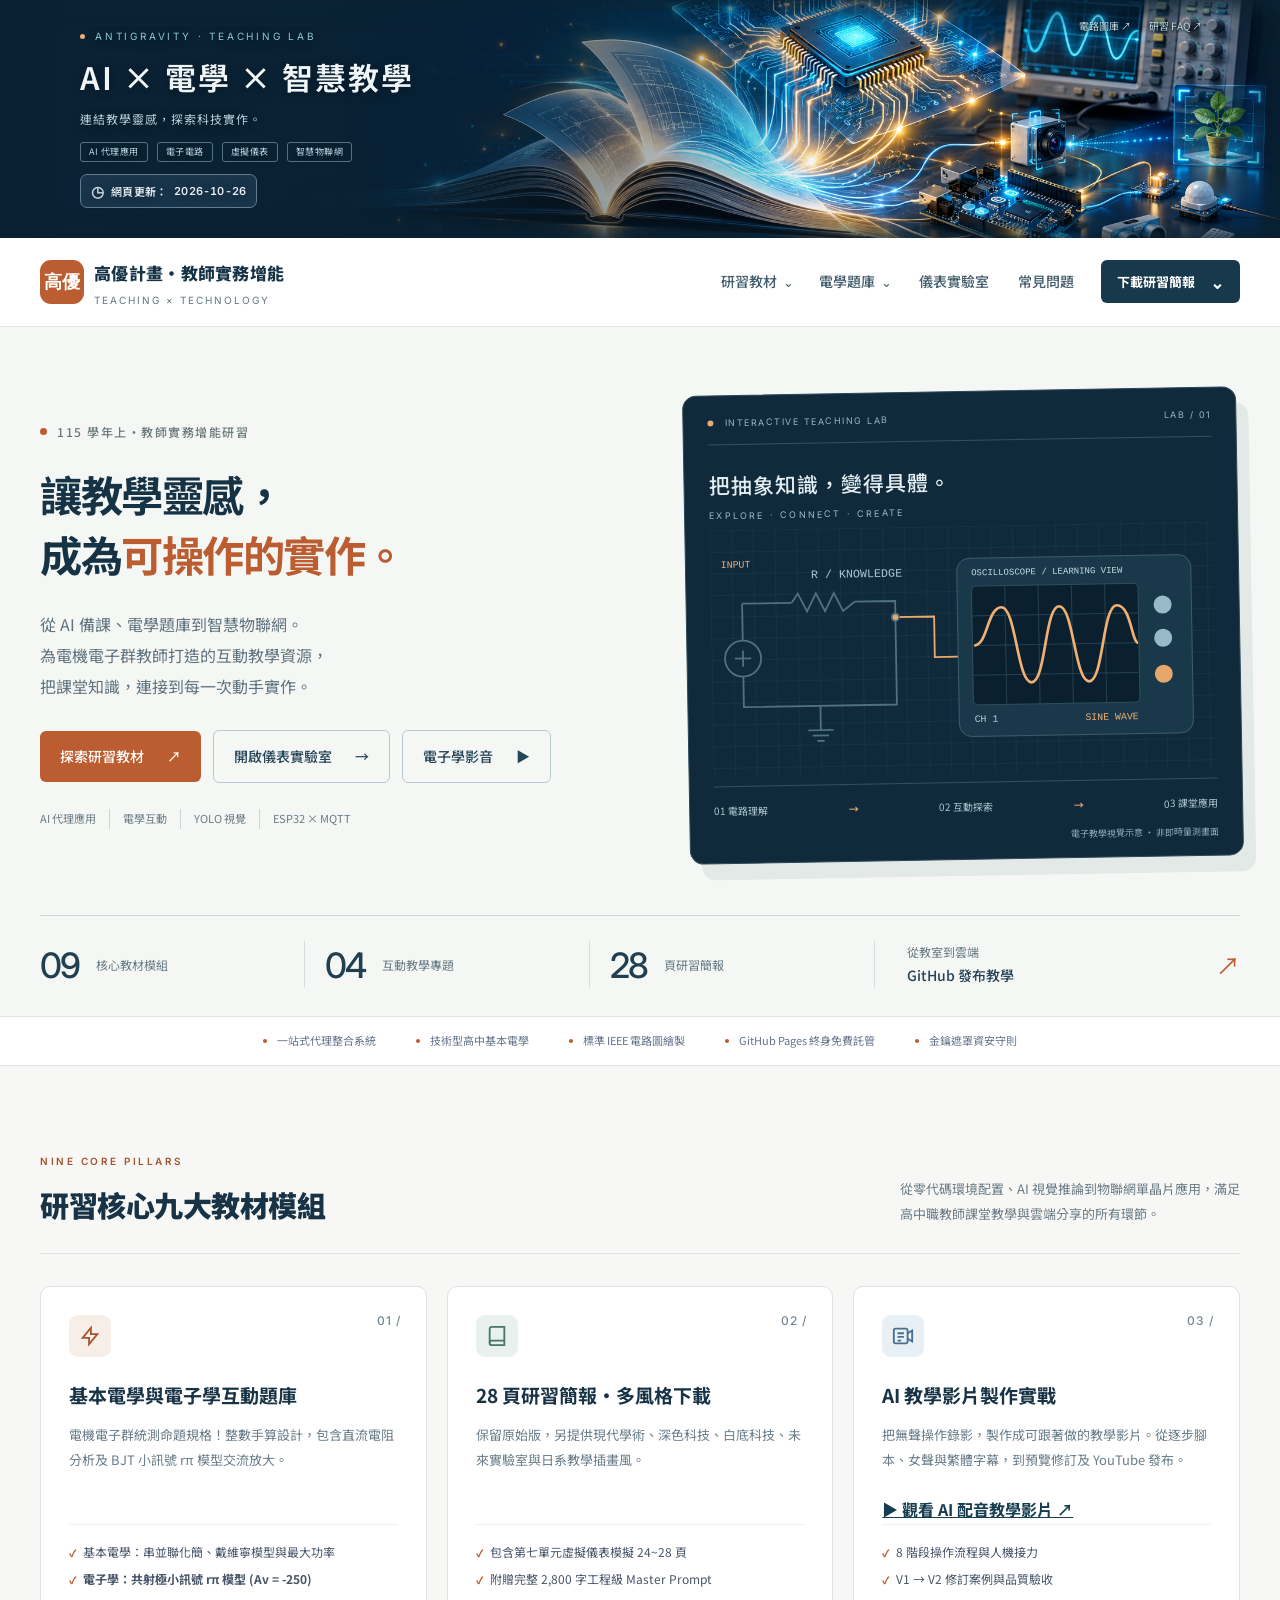
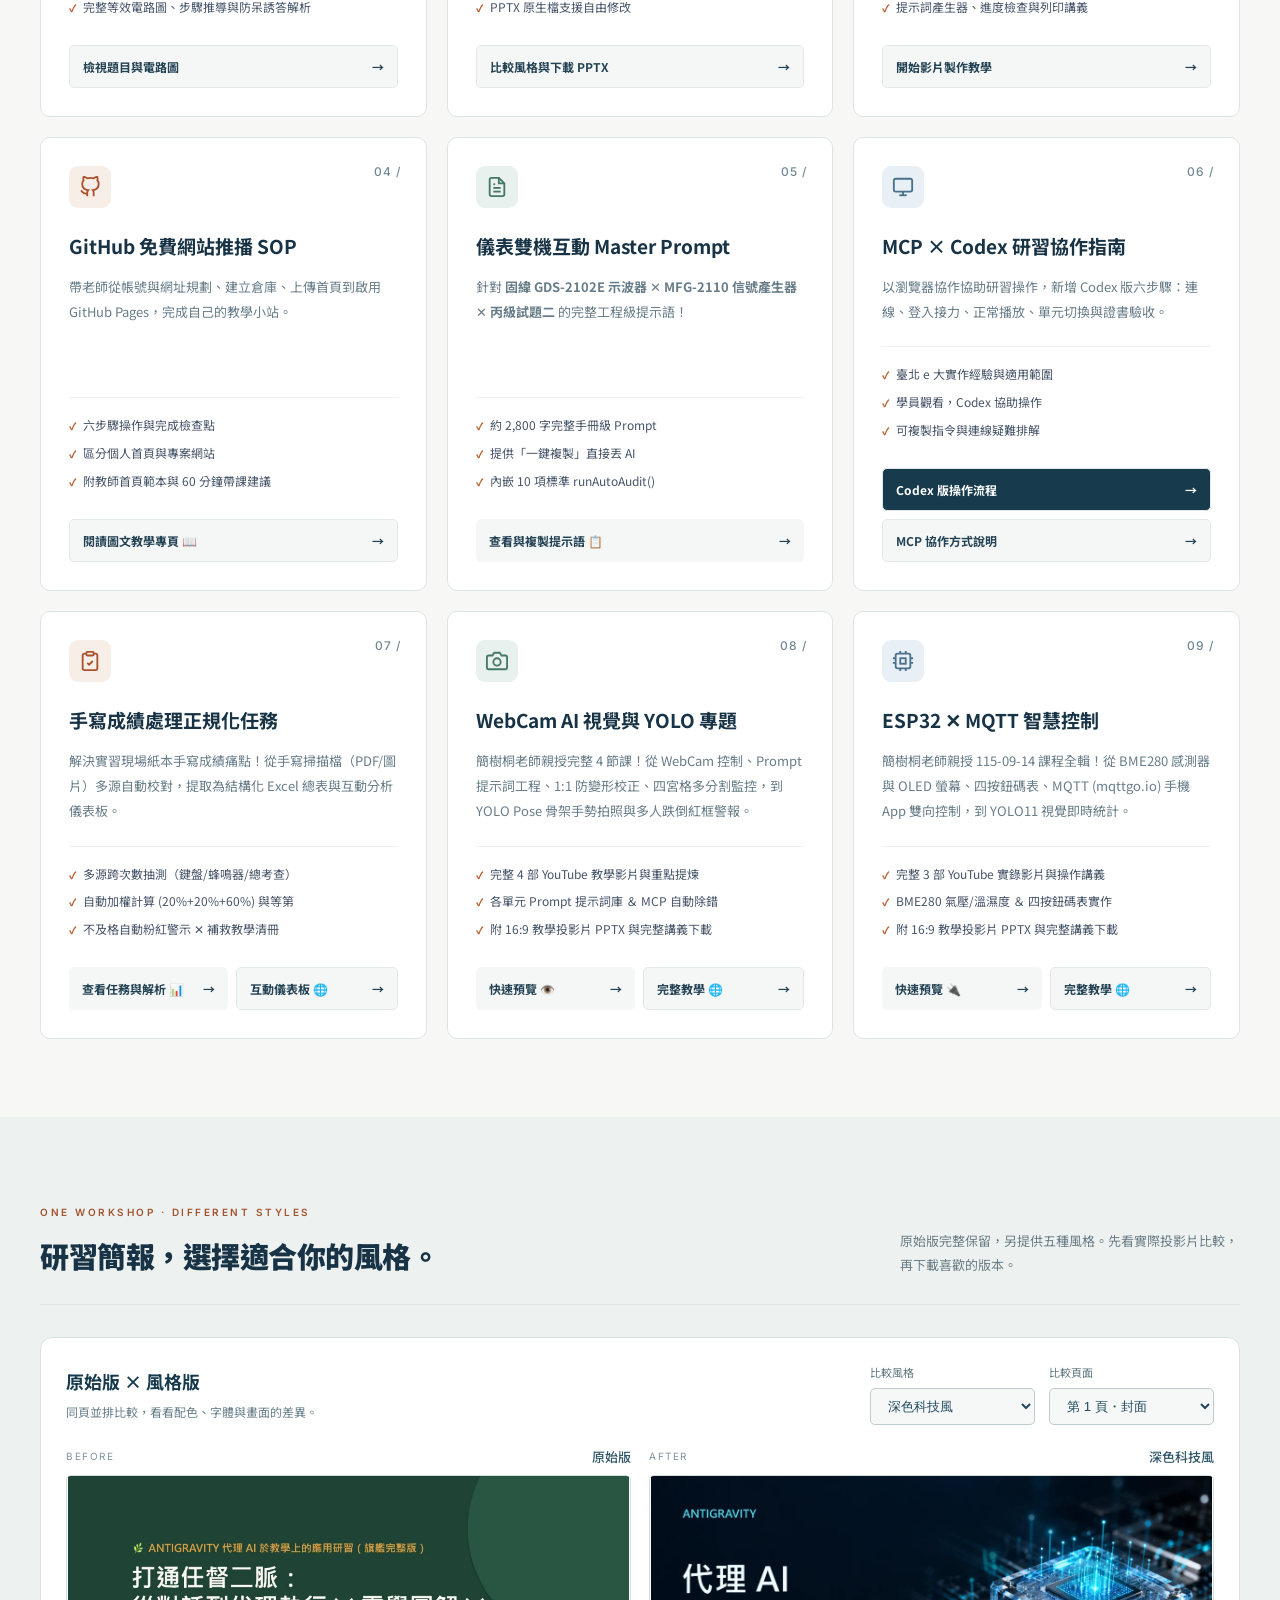
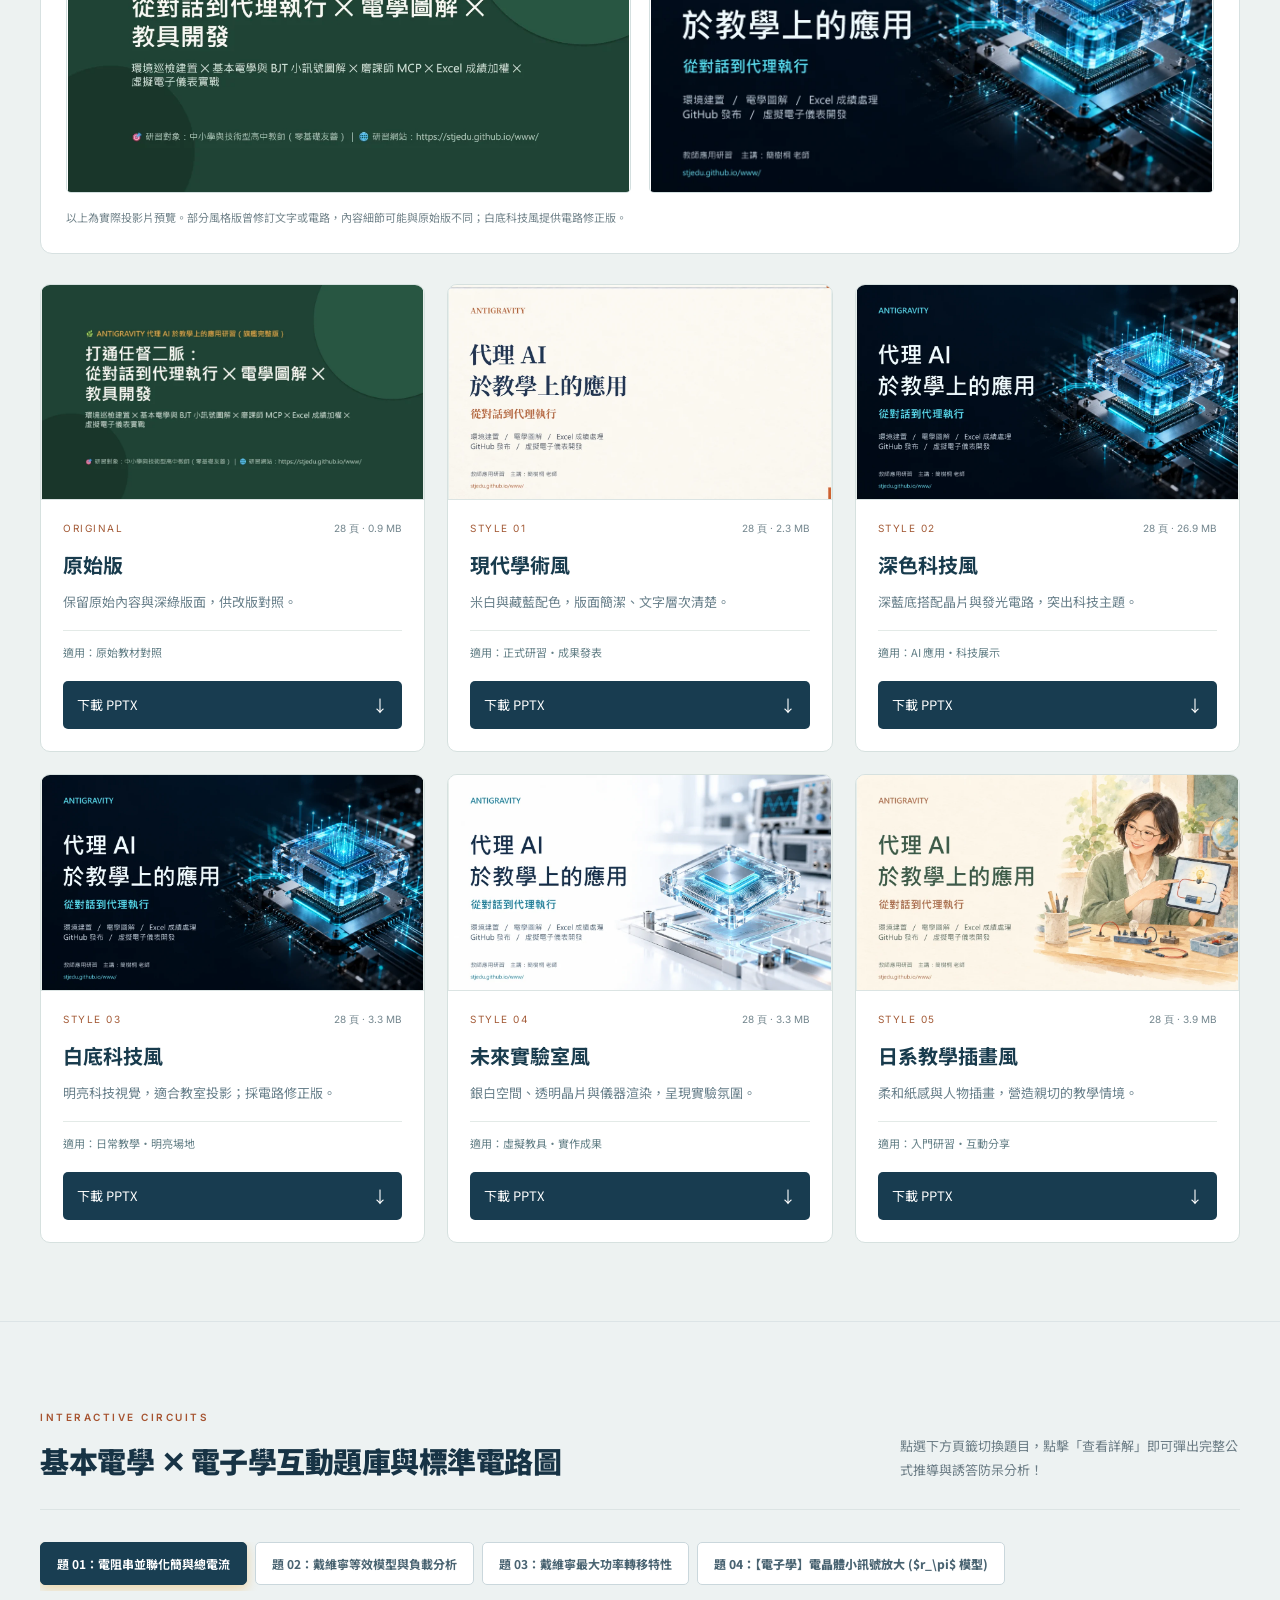
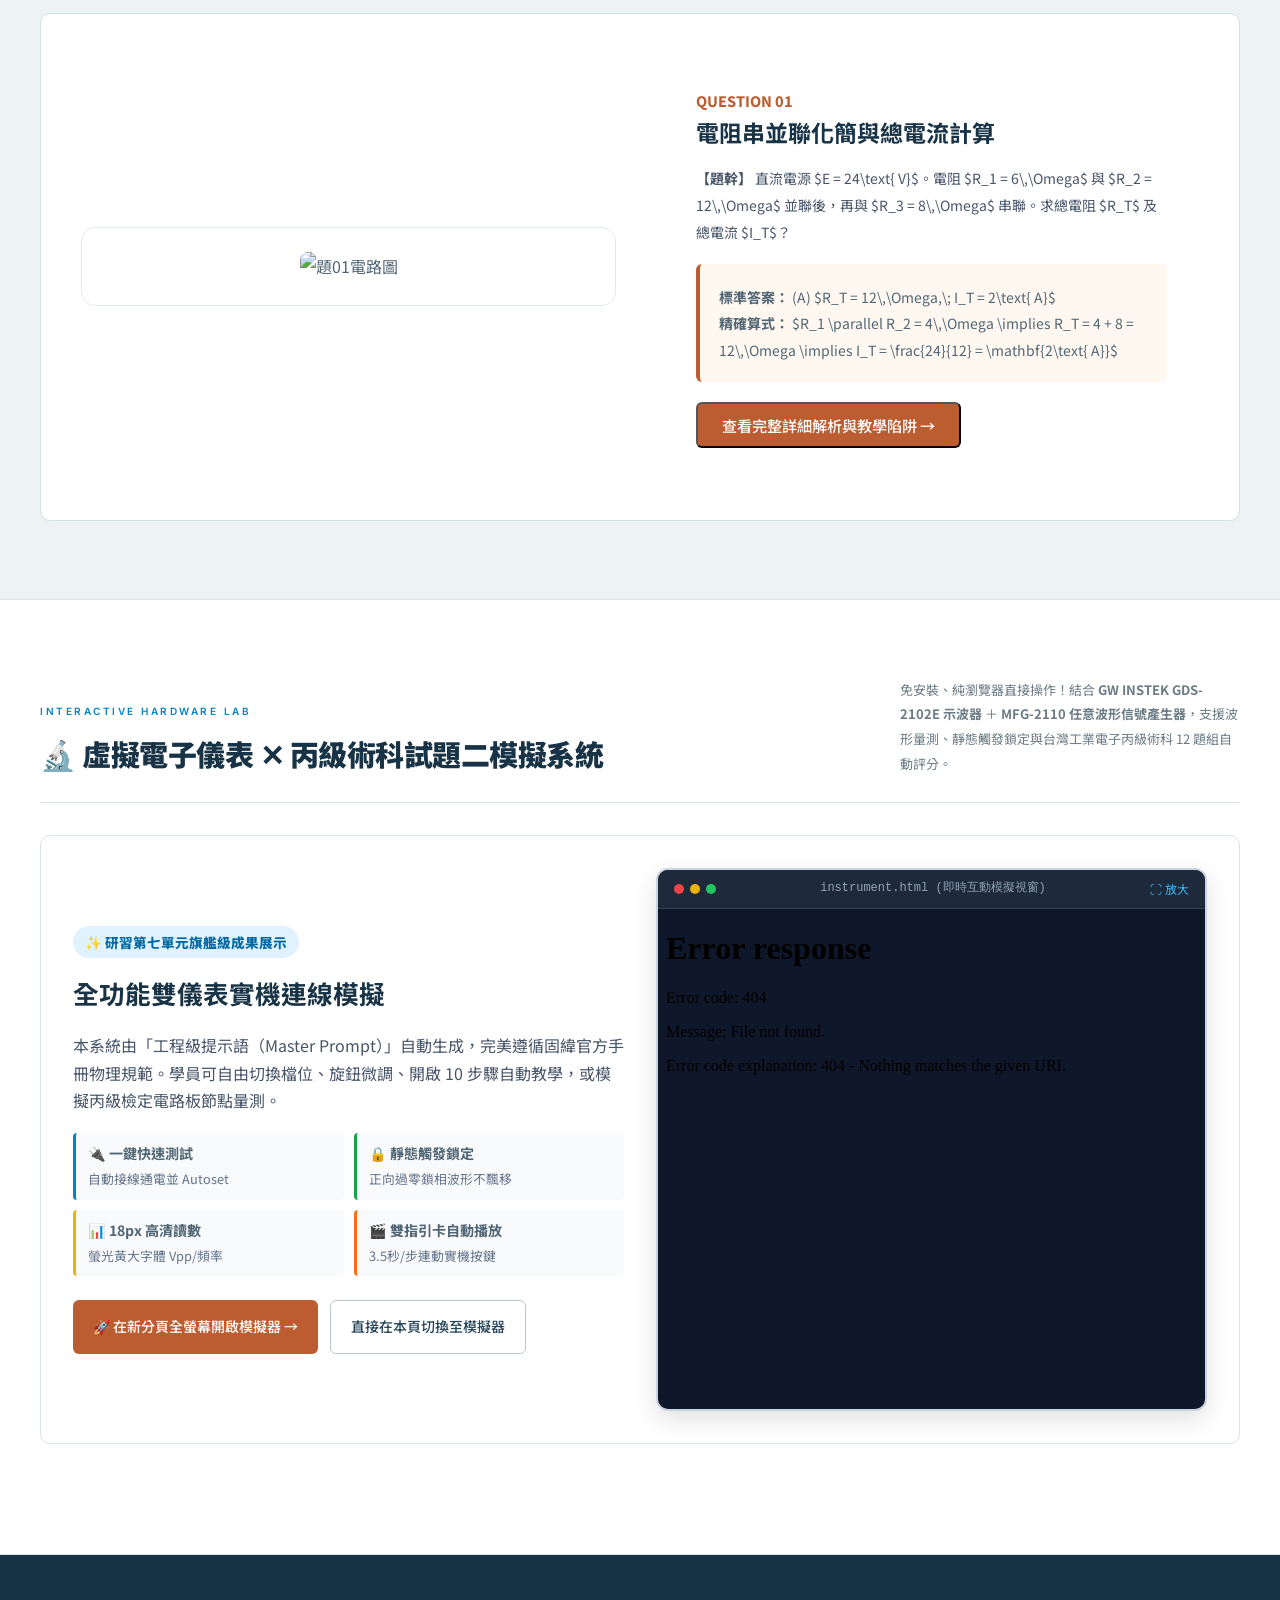
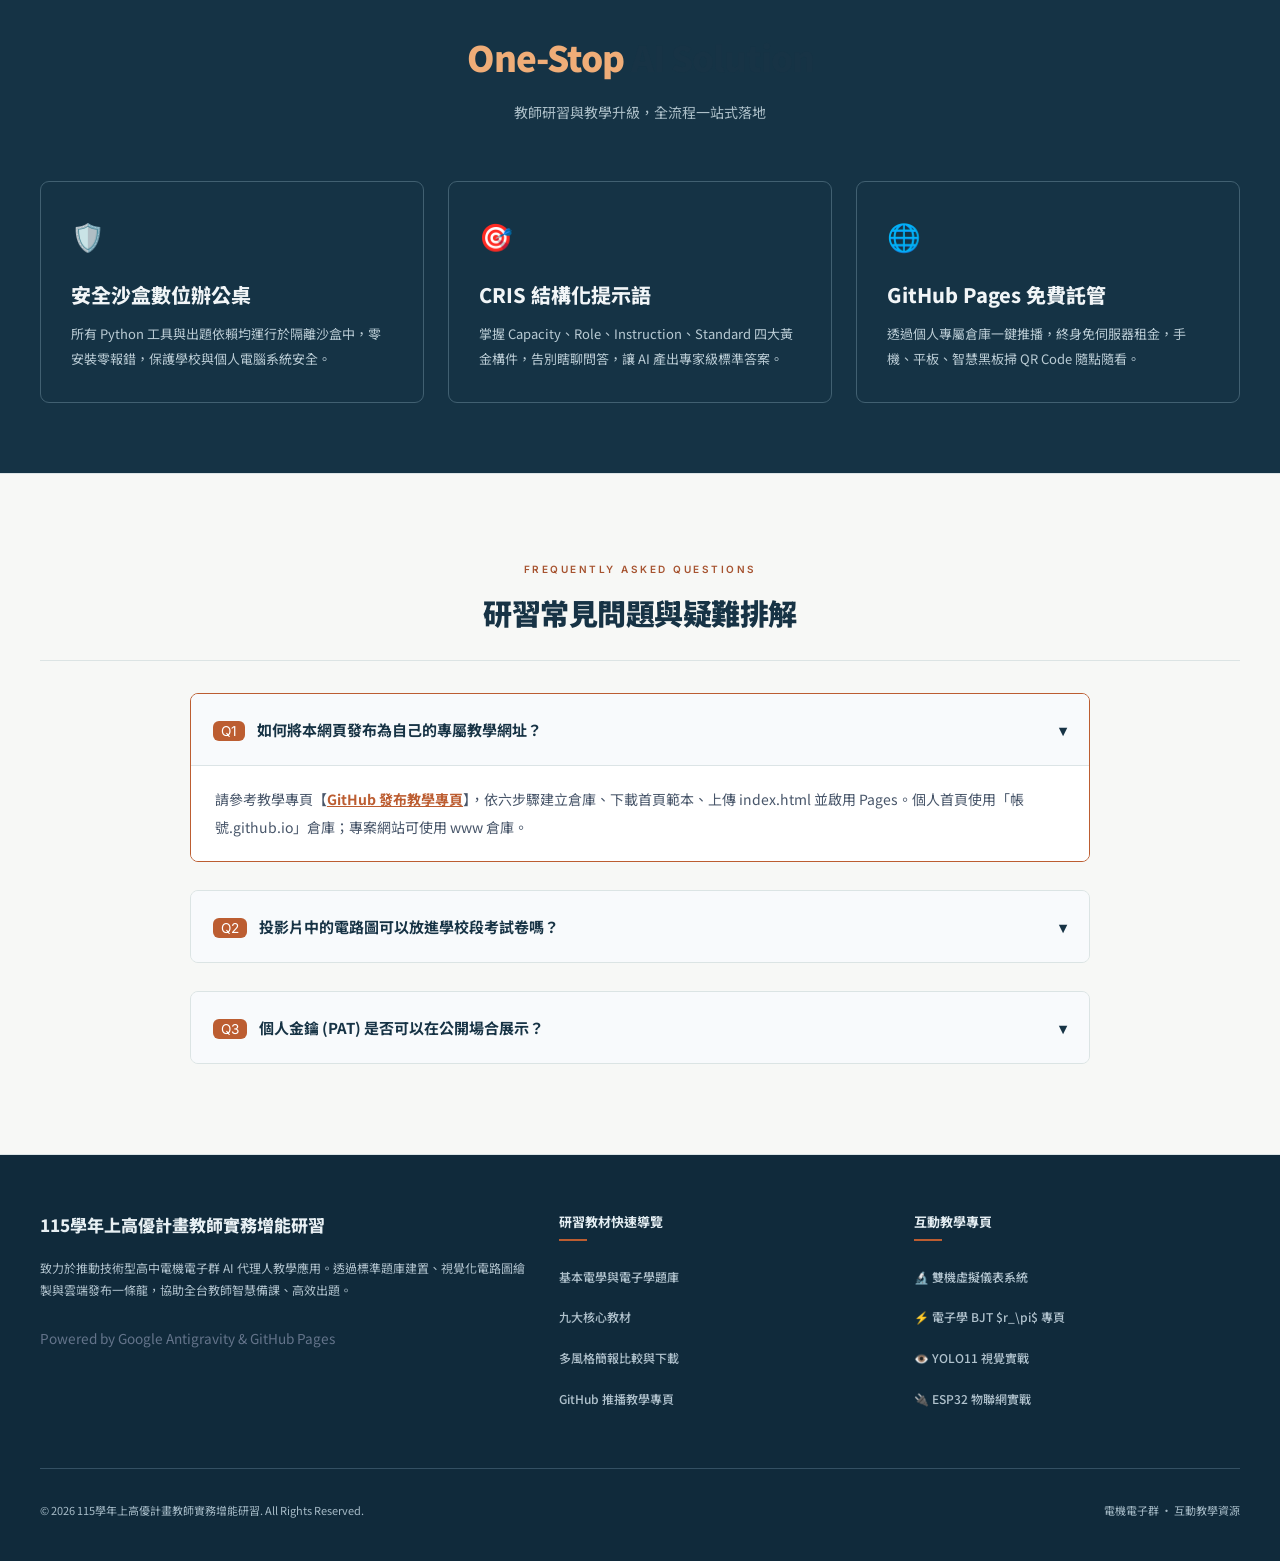
==== index.html @ 77112c63 "Add electronics teaching video library with 19 lessons" ====
<!DOCTYPE html>
<html lang="zh-Hant-TW">
<head>
    <meta charset="UTF-8">
    <meta name="viewport" content="width=device-width, initial-scale=1.0">
    <title>115學年上高優計畫教師實務增能研習 ✕ Antigravity 代理 AI 教學實戰</title>

    <!-- Google Fonts: Inter, Michroma, Noto Sans TC, Montserrat -->
    <link rel="preconnect" href="https://fonts.googleapis.com">
    <link rel="preconnect" href="https://fonts.gstatic.com" crossorigin>
    <link href="https://fonts.googleapis.com/css2?family=Inter:wght@300;400;500;600;700;800&family=Montserrat:wght@400;600;700;800;900&family=Michroma&family=Noto+Sans+TC:wght@300;400;500;700;900&display=swap" rel="stylesheet">

    <!-- KaTeX 数学公式渲染支援 (支援 $...$ 行內公式與 $$...$$ 區塊公式) -->
    <link rel="stylesheet" href="https://cdn.jsdelivr.net/npm/katex@0.16.8/dist/katex.min.css">
    <script defer src="https://cdn.jsdelivr.net/npm/katex@0.16.8/dist/katex.min.js"></script>
    <script defer src="https://cdn.jsdelivr.net/npm/katex@0.16.8/dist/contrib/auto-render.min.js"></script>
    <script>
        document.addEventListener("DOMContentLoaded", function() {
            var renderMath = function() {
                if (typeof renderMathInElement === 'function') {
                    renderMathInElement(document.body, {
                        delimiters: [
                            {left: '$$', right: '$$', display: true},
                            {left: '$', right: '$', display: false},
                            {left: '\\(', right: '\\)', display: false},
                            {left: '\\[', right: '\\]', display: true}
                        ],
                        throwOnError: false
                    });
                } else {
                    setTimeout(renderMath, 100);
                }
            };
            renderMath();
        });
    </script>

    <style>
        :root {
            /* 品牌核心色彩系統 - 優雅淡奶橘 / 柔杏色 (Soft Terracotta & Apricot) */
            --brand-orange: #d97706;         /* 溫潤淡琥珀金橘，柔和不刺眼 */
            --brand-orange-hover: #b45309;
            --brand-orange-light: #fffbeb;   /* 極淡奶杏色 */
            --brand-orange-subtle: #fef3c7;
            
            --page-bg: #fbfbfb;
            --header-bg: rgba(255, 255, 255, 0.95);
            --hero-bg: linear-gradient(180deg, #f8fafc 0%, #fbfbfb 100%);
            --card-bg: #ffffff;
            --card-subtle: #f8fafc;
            
            --border-light: #e5e7eb;
            --border-card: #e5e7eb;
            
            --text-heading: #1e293b;
            --text-body: #475569;
            --text-muted: #64748b;
            --text-light: #94a3b8;
            
            --accent-teal: #0d9488;
            --accent-blue: #0284c7;
            
            --font-main: "Noto Sans TC", "Inter", -apple-system, sans-serif;
            --font-tech: "Montserrat", "Michroma", sans-serif;
        }

        * {
            box-sizing: border-box;
            margin: 0;
            padding: 0;
            scroll-behavior: smooth;
        }

        body {
            background-color: var(--page-bg);
            color: var(--text-body);
            font-family: var(--font-main);
            line-height: 1.6;
            overflow-x: hidden;
            -webkit-font-smoothing: antialiased;
        }

        /* ================= 01 頂部資訊列 TOPBAR (淡色漸層) ================= */
        .site-topbar {
            background: linear-gradient(90deg, #f8fafc 0%, #fff7ed 60%, #ffedd5 100%);
            color: #475569;
            font-size: 0.82rem;
            padding: 7px 0;
            border-bottom: 1px solid var(--border-light);
        }
        .topbar-container {
            max-width: 1400px;
            margin: 0 auto;
            padding: 0 2rem;
            display: flex;
            justify-content: space-between;
            align-items: center;
        }
        .topbar-tag {
            display: flex;
            align-items: center;
            gap: 8px;
            color: #475569;
            font-weight: 500;
        }
        .topbar-tag .pill {
            background: var(--brand-orange);
            color: #fff;
            padding: 2px 8px;
            border-radius: 12px;
            font-size: 0.72rem;
            font-weight: 700;
            letter-spacing: 0.5px;
        }
        .topbar-links {
            display: flex;
            align-items: center;
            gap: 18px;
        }
        .topbar-links a {
            color: #64748b;
            text-decoration: none;
            font-weight: 600;
            transition: color 0.2s;
        }
        .topbar-links a:hover {
            color: var(--brand-orange);
        }

        /* ================= 02 主導覽列 HEADER (純白毛玻璃) ================= */
        .site-header {
            position: sticky;
            top: 0;
            z-index: 1000;
            background: var(--header-bg);
            backdrop-filter: blur(12px);
            border-bottom: 1px solid var(--border-light);
            box-shadow: 0 2px 10px rgba(0, 0, 0, 0.03);
            transition: all 0.3s;
        }
        .header-container {
            max-width: 1520px;
            margin: 0 auto;
            padding: 0 1.25rem;
            height: 72px;
            display: flex;
            align-items: center;
            justify-content: space-between;
            gap: 1rem;
        }
        .site-logo {
            display: flex;
            align-items: center;
            gap: 10px;
            text-decoration: none;
            flex-shrink: 0;
        }
        .logo-symbol {
            width: 42px;
            height: 42px;
            background: linear-gradient(135deg, #f59e0b 0%, #d97706 100%);
            border-radius: 12px;
            display: flex;
            align-items: center;
            justify-content: center;
            font-family: var(--font-tech);
            font-size: 1.3rem;
            font-weight: 900;
            color: #fff;
            box-shadow: 0 4px 12px rgba(217, 119, 6, 0.2);
            flex-shrink: 0;
        }
        .logo-text {
            display: flex;
            flex-direction: column;
            white-space: nowrap;
        }
        .logo-brand {
            font-size: 1.12rem;
            font-weight: 800;
            color: var(--text-heading);
            letter-spacing: 0.3px;
            white-space: nowrap;
        }
        .logo-sub {
            font-size: 0.68rem;
            color: var(--text-muted);
            font-family: var(--font-tech);
            letter-spacing: 0.8px;
            font-weight: 600;
            white-space: nowrap;
        }
        .main-nav {
            display: flex;
            align-items: center;
            gap: clamp(0.5rem, 1.1vw, 1.1rem);
            flex-shrink: 0;
            white-space: nowrap;
        }
        .nav-item {
            position: relative;
            flex-shrink: 0;
            white-space: nowrap;
        }
        .nav-link {
            color: #475569;
            text-decoration: none;
            font-size: 0.9rem;
            font-weight: 600;
            padding: 6px 3px;
            display: flex;
            align-items: center;
            gap: 4px;
            transition: color 0.2s;
            white-space: nowrap;
        }
        .nav-link:hover, .nav-link.active {
            color: var(--brand-orange);
        }
        .nav-pill-btn {
            background: linear-gradient(90deg, #f59e0b 0%, #d97706 100%);
            color: #fff !important;
            padding: 7px 14px;
            border-radius: 25px;
            font-weight: 700;
            font-size: 0.86rem;
            box-shadow: 0 4px 12px rgba(217, 119, 6, 0.2);
            transition: transform 0.2s, box-shadow 0.2s;
            white-space: nowrap;
            flex-shrink: 0;
        }
        .nav-pill-btn:hover {
            transform: translateY(-2px);
            box-shadow: 0 6px 16px rgba(217, 119, 6, 0.3);
        }

        /* ================= 03 科技首頁 HERO SECTION (優雅淡色系) ================= */
        .hero-section {
            background: linear-gradient(180deg, #f8fafc 0%, #fbfbfb 100%);
            color: var(--text-heading);
            padding: 80px 0 90px;
            position: relative;
            overflow: hidden;
            border-bottom: 1px solid var(--border-light);
        }
        .hero-bg-glow {
            position: absolute;
            top: -150px;
            right: -100px;
            width: 650px;
            height: 650px;
            background: radial-gradient(circle, rgba(217, 119, 6, 0.05) 0%, rgba(217, 119, 6, 0) 70%);
            pointer-events: none;
        }
        .hero-container {
            max-width: 1400px;
            margin: 0 auto;
            padding: 0 2rem;
            display: grid;
            grid-template-columns: 1.15fr 0.85fr;
            gap: 4rem;
            align-items: center;
            position: relative;
            z-index: 2;
        }
        .hero-eyebrow {
            display: inline-flex;
            align-items: center;
            gap: 10px;
            background: #fffbeb;
            border: 1px solid #fef3c7;
            padding: 6px 16px;
            border-radius: 30px;
            color: var(--brand-orange);
            font-size: 0.88rem;
            font-weight: 700;
            margin-bottom: 1.5rem;
            box-shadow: 0 2px 8px rgba(217, 119, 6, 0.05);
        }
        .hero-title {
            font-size: 3.2rem;
            font-weight: 900;
            line-height: 1.25;
            letter-spacing: -0.5px;
            margin-bottom: 1.25rem;
            color: var(--text-heading);
            font-family: var(--font-tech), var(--font-main);
        }
        .hero-title .accent {
            color: var(--brand-orange);
            position: relative;
        }
        .hero-title .tech-en {
            display: block;
            font-size: 1.4rem;
            letter-spacing: 2px;
            color: #64748b;
            font-weight: 700;
            margin-top: 8px;
        }
        .hero-desc {
            font-size: 1.12rem;
            color: #475569;
            line-height: 1.75;
            margin-bottom: 2.2rem;
            max-width: 620px;
        }
        .hero-cta-group {
            display: flex;
            align-items: center;
            gap: 1.2rem;
            flex-wrap: wrap;
        }
        .btn-hero-primary {
            background: linear-gradient(90deg, #f59e0b 0%, #d97706 100%);
            color: #fff;
            text-decoration: none;
            padding: 14px 32px;
            border-radius: 30px;
            font-weight: 700;
            font-size: 1.05rem;
            display: inline-flex;
            align-items: center;
            gap: 10px;
            box-shadow: 0 6px 18px rgba(217, 119, 6, 0.22);
            transition: all 0.25s;
        }
        .btn-hero-primary:hover {
            transform: translateY(-3px);
            box-shadow: 0 10px 22px rgba(217, 119, 6, 0.32);
        }
        .btn-hero-secondary {
            background: #ffffff;
            border: 1px solid var(--border-light);
            color: #334155;
            text-decoration: none;
            padding: 14px 28px;
            border-radius: 30px;
            font-weight: 600;
            font-size: 1.05rem;
            display: inline-flex;
            align-items: center;
            gap: 8px;
            box-shadow: 0 2px 8px rgba(0, 0, 0, 0.04);
            transition: all 0.2s;
        }
        .btn-hero-secondary:hover {
            background: #f8fafc;
            border-color: #cbd5e1;
            color: var(--brand-orange);
            transform: translateY(-2px);
        }

        /* Hero 右側淡色科技看板卡片 */
        .hero-dashboard {
            background: #ffffff;
            border: 1px solid var(--border-light);
            border-radius: 20px;
            padding: 2.2rem;
            box-shadow: 0 16px 36px rgba(0, 0, 0, 0.06);
            position: relative;
        }
        .dash-header {
            display: flex;
            justify-content: space-between;
            align-items: center;
            padding-bottom: 1.2rem;
            border-bottom: 1px solid var(--border-light);
            margin-bottom: 1.5rem;
        }
        .dash-status {
            display: flex;
            align-items: center;
            gap: 8px;
            font-size: 0.88rem;
            color: #059669;
            font-weight: 700;
        }
        .dash-dot {
            width: 10px;
            height: 10px;
            background: #10b981;
            border-radius: 50%;
            box-shadow: 0 0 10px #10b981;
            animation: pulse 2s infinite;
        }
        @keyframes pulse {
            0% { transform: scale(0.95); box-shadow: 0 0 0 0 rgba(16, 185, 129, 0.7); }
            70% { transform: scale(1); box-shadow: 0 0 0 8px rgba(16, 185, 129, 0); }
            100% { transform: scale(0.95); box-shadow: 0 0 0 0 rgba(16, 185, 129, 0); }
        }
        .dash-metric-grid {
            display: grid;
            grid-template-columns: repeat(2, 1fr);
            gap: 1.2rem;
            margin-bottom: 1.5rem;
        }
        .metric-box {
            background: #f8fafc;
            border: 1px solid var(--border-light);
            border-radius: 14px;
            padding: 1.2rem;
        }
        .metric-num {
            font-size: 2.2rem;
            font-weight: 900;
            color: var(--brand-orange);
            font-family: var(--font-tech);
        }
        .metric-label {
            font-size: 0.88rem;
            color: var(--text-muted);
            margin-top: 4px;
            font-weight: 600;
        }
        .dash-chain {
            background: #f1f5f9;
            border: 1px solid var(--border-light);
            border-radius: 12px;
            padding: 1.1rem 1.3rem;
            font-family: monospace;
            font-size: 0.85rem;
            color: #334155;
        }
        .chain-step {
            display: flex;
            align-items: center;
            gap: 8px;
            margin-bottom: 6px;
        }
        .chain-step.ok { color: #0284c7; font-weight: 600; }

        /* ================= 04 BRANDMARK 標語走廊 (淡色乾淨條紋) ================= */
        .brandmark-strip {
            background: #f8fafc;
            padding: 18px 0;
            border-bottom: 1px solid var(--border-light);
            overflow: hidden;
            white-space: nowrap;
        }
        .brandmark-track {
            display: flex;
            align-items: center;
            gap: 3rem;
            color: #64748b;
            font-size: 0.95rem;
            font-weight: 700;
            justify-content: center;
        }
        .brandmark-track span {
            display: flex;
            align-items: center;
            gap: 10px;
        }
        .brandmark-track .bullet {
            width: 7px;
            height: 7px;
            background: var(--brand-orange);
            border-radius: 50%;
        }

        /* ================= 05 服務與解決方案 SERVICES (TAB + DETAIL 橘野經典排版) ================= */
        .services-section {
            padding: 90px 0;
            background: #ffffff;
        }
        .section-container {
            max-width: 1400px;
            margin: 0 auto;
            padding: 0 2rem;
        }
        .section-header-row {
            display: flex;
            justify-content: space-between;
            align-items: flex-end;
            margin-bottom: 3.5rem;
            border-bottom: 2px solid #f1f5f9;
            padding-bottom: 1.5rem;
        }
        .sec-title-wrap h2 {
            font-size: 2.5rem;
            font-weight: 900;
            color: var(--text-dark);
            line-height: 1.2;
        }
        .sec-title-wrap .sub-en {
            font-family: var(--font-tech);
            color: var(--brand-orange);
            font-size: 1rem;
            font-weight: 700;
            letter-spacing: 1.5px;
            text-transform: uppercase;
        }
        .sec-desc-lead {
            font-size: 1.05rem;
            color: var(--text-body);
            max-width: 500px;
            text-align: right;
        }

        /* 6 大模組精緻卡片 (標準 3 欄式優雅立體卡片) */
        .solution-grid {
            display: grid;
            grid-template-columns: repeat(3, 1fr);
            gap: 1.8rem;
        }
        .sol-card {
            background: #ffffff;
            border: 1px solid var(--border-light);
            border-radius: 18px;
            padding: 2rem 1.6rem;
            display: flex;
            flex-direction: column;
            box-shadow: 0 6px 20px rgba(0, 0, 0, 0.04);
            transition: all 0.3s cubic-bezier(0.165, 0.84, 0.44, 1);
            position: relative;
            overflow: hidden;
        }
        .sol-card:hover {
            transform: translateY(-8px);
            border-color: var(--brand-orange) !important;
            box-shadow: 0 16px 32px rgba(217, 119, 6, 0.15) !important;
        }
        .sol-card-num {
            font-family: var(--font-tech);
            font-size: 1.6rem;
            font-weight: 900;
            color: #e2e8f0;
            margin-bottom: 1rem;
            transition: color 0.3s;
        }
        .sol-card:hover .sol-card-num {
            color: var(--brand-orange);
        }
        .sol-card-icon {
            width: 54px;
            height: 54px;
            border-radius: 14px;
            background: var(--brand-orange-light);
            display: flex;
            align-items: center;
            justify-content: center;
            color: var(--brand-orange);
            margin-bottom: 1.25rem;
        }
        .sol-card-title {
            font-size: 1.35rem;
            font-weight: 800;
            color: var(--text-dark);
            margin-bottom: 0.75rem;
            line-height: 1.35;
        }
        .sol-card-desc {
            font-size: 0.95rem;
            color: #64748b;
            line-height: 1.6;
            margin-bottom: 1.5rem;
            flex: 1;
        }
        .sol-features {
            list-style: none;
            padding: 0;
            margin-bottom: 1.5rem;
            border-top: 1px dashed var(--border-light);
            padding-top: 1rem;
        }
        .sol-features li {
            font-size: 0.88rem;
            color: #475569;
            margin-bottom: 0.45rem;
            display: flex;
            align-items: center;
            gap: 8px;
        }
        .sol-features li::before {
            content: "✓";
            color: var(--brand-orange);
            font-weight: 900;
        }
        .sol-btn {
            background: #f8fafc;
            border: 1px solid #e2e8f0;
            color: var(--text-dark);
            text-decoration: none;
            padding: 10px 16px;
            border-radius: 10px;
            font-size: 0.92rem;
            font-weight: 700;
            display: flex;
            align-items: center;
            justify-content: space-between;
            transition: all 0.2s;
            cursor: pointer;
        }
        .sol-btn:hover {
            background: var(--brand-orange);
            border-color: var(--brand-orange);
            color: #fff;
        }

        /* ================= 06 互動電路圖專區 (MODAL & TABS) ================= */
        .circuits-section {
            background: #f8fafc;
            padding: 80px 0;
            border-top: 1px solid var(--border-light);
        }
        .tabs-header {
            display: flex;
            gap: 12px;
            margin-bottom: 2rem;
            overflow-x: auto;
            padding-bottom: 6px;
        }
        .circuit-tab {
            background: #fff;
            border: 1px solid #cbd5e1;
            padding: 10px 24px;
            border-radius: 30px;
            font-weight: 700;
            font-size: 0.95rem;
            color: #475569;
            cursor: pointer;
            transition: all 0.2s;
            white-space: nowrap;
        }
        .circuit-tab.active {
            background: var(--brand-orange);
            color: #fff;
            border-color: var(--brand-orange);
            box-shadow: 0 4px 12px rgba(243, 152, 0, 0.3);
        }
        .circuit-display-card {
            background: #fff;
            border-radius: 20px;
            border: 1px solid var(--border-light);
            padding: 2.5rem;
            display: grid;
            grid-template-columns: 1fr 1fr;
            gap: 3rem;
            align-items: center;
            box-shadow: 0 10px 30px rgba(0, 0, 0, 0.05);
        }
        .circuit-img-wrap {
            background: #f8fafc;
            border: 1px solid #e2e8f0;
            border-radius: 14px;
            padding: 1.5rem;
            text-align: center;
        }
        .circuit-img-wrap img {
            max-width: 100%;
            height: auto;
            border-radius: 8px;
        }
        .circuit-info-box h3 {
            font-size: 1.6rem;
            color: var(--text-dark);
            margin-bottom: 1rem;
        }
        .circuit-detail-list {
            background: #fff8f0;
            border-left: 4px solid var(--brand-orange);
            padding: 1.2rem;
            border-radius: 6px;
            margin: 1.2rem 0;
            font-size: 0.92rem;
        }

        /* ================= 07 ONE-STOP SOLUTION 拼圖特色區 (淡雅白淨風格) ================= */
        .onestop-section {
            background: #f1f5f9;
            color: var(--text-heading);
            padding: 90px 0;
            text-align: center;
            position: relative;
            border-top: 1px solid var(--border-light);
            border-bottom: 1px solid var(--border-light);
        }
        .onestop-title {
            font-size: 2.6rem;
            font-weight: 900;
            margin-bottom: 0.75rem;
            color: var(--text-heading);
        }
        .onestop-title .accent { color: var(--brand-orange); }
        .onestop-sub {
            color: var(--text-muted);
            font-size: 1.1rem;
            margin-bottom: 3.5rem;
        }
        .onestop-grid {
            display: grid;
            grid-template-columns: repeat(3, 1fr);
            gap: 1.5rem;
            max-width: 1200px;
            margin: 0 auto;
            text-align: left;
        }
        .puzzle-item {
            background: #ffffff;
            border: 1px solid var(--border-light);
            border-radius: 16px;
            padding: 2.2rem 2rem;
            box-shadow: 0 4px 15px rgba(0, 0, 0, 0.03);
            transition: all 0.3s;
        }
        .puzzle-item:hover {
            border-color: var(--brand-orange);
            transform: translateY(-5px);
            box-shadow: 0 12px 24px rgba(234, 88, 12, 0.12);
        }
        .puzzle-icon {
            font-size: 2.2rem;
            margin-bottom: 1rem;
            display: inline-block;
        }
        .puzzle-title {
            font-size: 1.25rem;
            font-weight: 800;
            color: var(--text-heading);
            margin-bottom: 0.6rem;
        }
        .puzzle-desc {
            font-size: 0.92rem;
            color: var(--text-body);
            line-height: 1.65;
        }

        /* ================= 08 FAQ 模組 ================= */
        .faq-section {
            padding: 90px 0;
            background: #ffffff;
        }
        .faq-list {
            max-width: 900px;
            margin: 0 auto;
            display: flex;
            flex-direction: column;
            gap: 1rem;
        }
        .faq-item {
            border: 1px solid var(--border-light);
            border-radius: 12px;
            overflow: hidden;
            transition: border-color 0.2s;
        }
        .faq-item[open] {
            border-color: var(--brand-orange);
        }
        .faq-summary {
            padding: 1.25rem 1.5rem;
            font-weight: 700;
            font-size: 1.05rem;
            color: var(--text-heading);
            cursor: pointer;
            list-style: none;
            display: flex;
            justify-content: space-between;
            align-items: center;
            background: #f8fafc;
        }
        .faq-summary .q-badge {
            background: var(--brand-orange);
            color: #fff;
            padding: 2px 8px;
            border-radius: 6px;
            font-size: 0.85rem;
            margin-right: 12px;
        }
        .faq-answer {
            padding: 1.25rem 1.5rem;
            color: #475569;
            font-size: 0.95rem;
            line-height: 1.7;
            background: #ffffff;
            border-top: 1px solid var(--border-light);
        }

        /* ================= 09 FOOTER 頁尾 (高雅淡米白科技頁尾) ================= */
        .site-footer {
            background: #f8fafc;
            color: #475569;
            padding: 80px 0 40px;
            border-top: 1px solid var(--border-light);
        }
        .footer-grid {
            display: grid;
            grid-template-columns: 1.2fr 0.8fr 0.8fr 1fr;
            gap: 3rem;
            margin-bottom: 3.5rem;
        }
        .footer-brand h4 {
            font-size: 1.3rem;
            color: var(--text-heading);
            font-weight: 800;
            margin-bottom: 1rem;
        }
        .footer-brand p {
            font-size: 0.92rem;
            color: var(--text-muted);
            line-height: 1.7;
            margin-bottom: 1.5rem;
        }
        .footer-col h5 {
            color: var(--text-heading);
            font-size: 1.05rem;
            font-weight: 700;
            margin-bottom: 1.2rem;
            position: relative;
            padding-bottom: 8px;
        }
        .footer-col h5::after {
            content: "";
            position: absolute;
            left: 0;
            bottom: 0;
            width: 28px;
            height: 2px;
            background: var(--brand-orange);
        }
        .footer-links {
            list-style: none;
            display: flex;
            flex-direction: column;
            gap: 0.75rem;
        }
        .footer-links a {
            color: var(--text-muted);
            text-decoration: none;
            font-size: 0.9rem;
            font-weight: 500;
            transition: color 0.2s;
        }
        .footer-links a:hover {
            color: var(--brand-orange);
        }
        .footer-bottom {
            padding-top: 2rem;
            border-top: 1px solid var(--border-light);
            display: flex;
            justify-content: space-between;
            align-items: center;
            font-size: 0.85rem;
            color: var(--text-muted);
        }

        /* 模態彈出框 (詳解彈窗) */
        .modal {
            position: fixed;
            top: 0;
            left: 0;
            width: 100vw;
            height: 100vh;
            background: rgba(0, 0, 0, 0.75);
            backdrop-filter: blur(5px);
            display: none;
            align-items: center;
            justify-content: center;
            z-index: 2000;
            padding: 1.5rem;
        }
        .modal.active { display: flex; }
        .modal-box {
            background: #fff;
            border-radius: 20px;
            max-width: 850px;
            width: 100%;
            max-height: 90vh;
            overflow-y: auto;
            padding: 2.5rem;
            position: relative;
            box-shadow: 0 25px 50px rgba(0, 0, 0, 0.25);
        }
        .modal-close {
            position: absolute;
            top: 1.2rem;
            right: 1.5rem;
            font-size: 1.8rem;
            background: none;
            border: none;
            color: #64748b;
            cursor: pointer;
        }

        .mobile-menu-btn {
            display: none;
            background: #fff8f0;
            border: 1px solid #fed7aa;
            color: var(--brand-orange);
            border-radius: 10px;
            padding: 8px 12px;
            font-size: 1.15rem;
            font-weight: 800;
            cursor: pointer;
            align-items: center;
            gap: 6px;
            flex-shrink: 0;
        }

        /* 響應式佈局 */
        @media (max-width: 1360px) {
            .header-container { padding: 0 1rem; }
            .main-nav { gap: 0.65rem; }
            .nav-link { font-size: 0.85rem; padding: 4px 2px; }
            .logo-brand { font-size: 1.05rem; }
            .nav-pill-btn { padding: 6px 12px; font-size: 0.82rem; }
        }
        @media (max-width: 1180px) {
            .solution-grid { grid-template-columns: repeat(2, 1fr); }
            .hero-container { grid-template-columns: 1fr; gap: 2.5rem; }
            .circuit-display-card { grid-template-columns: 1fr; }
            .footer-grid { grid-template-columns: 1fr 1fr; }
            .logo-sub { display: none; }
            .logo-brand { font-size: 0.98rem; }
            .main-nav { gap: 0.45rem; }
            .nav-link { font-size: 0.82rem; }
            .nav-pill-btn { padding: 5px 10px; font-size: 0.8rem; }
        }
        @media (max-width: 990px) {
            .header-container { overflow-x: auto; -webkit-overflow-scrolling: touch; }
            .main-nav { flex-shrink: 0; }
        }
        @media (max-width: 768px) {
            .solution-grid { grid-template-columns: 1fr; }
            .onestop-grid { grid-template-columns: 1fr; }
            .hero-title { font-size: 2.2rem; }
            .header-container { overflow-x: visible; position: relative; }
            .mobile-menu-btn { display: inline-flex; }
            .main-nav {
                display: none;
                position: absolute;
                top: 72px;
                left: 0;
                right: 0;
                background: rgba(255, 255, 255, 0.98);
                flex-direction: column;
                align-items: stretch;
                padding: 1rem 1.5rem 1.5rem;
                gap: 0.6rem;
                border-bottom: 2px solid var(--brand-orange);
                box-shadow: 0 16px 32px rgba(15, 23, 42, 0.12);
                z-index: 999;
            }
            .main-nav.mobile-open { display: flex; }
            .nav-link { padding: 10px 8px; font-size: 0.95rem; border-bottom: 1px solid #f1f5f9; }
            .nav-pill-btn { text-align: center; justify-content: center; margin-top: 6px; padding: 10px; }
            .topbar-container { flex-direction: column; gap: 6px; text-align: center; }
            .footer-grid { grid-template-columns: 1fr; }
            .footer-bottom { flex-direction: column; gap: 1rem; text-align: center; }
        }
    </style>
    <link rel="stylesheet" href="redesign.css?v=20261018-hovernav">
</head>
<body>
<a class="skip-link" href="#solutions">跳至研習教材</a>

    <!-- 01 頂部資訊列 -->
    <div class="site-topbar teaching-masthead">
<div class="masthead-container">
 <div class="masthead-copy"><div class="masthead-eyebrow"><span></span> ANTIGRAVITY · TEACHING LAB</div><div class="masthead-title">AI × 電學 × 智慧教學</div><p>連結教學靈感，探索科技實作。</p><div class="masthead-tags"><span>AI 代理應用</span><span>電子電路</span><span>虛擬儀表</span><span>智慧物聯網</span></div><div class="masthead-updated"><span aria-hidden="true">◷</span> 網頁更新：<time datetime="2026-10-26">2026-10-26</time></div></div>
 <nav class="masthead-links" aria-label="橫幅快速連結"><a href="#circuits">電路圖庫 ↗</a><a href="#faq">研習 FAQ ↗</a></nav>
</div></div>


    <!-- 02 主導覽列 Header -->
    <header class="site-header">
        <div class="header-container">
            <a href="#" class="site-logo">
                <div class="logo-symbol">高優</div>
                <div class="logo-text">
                    <span class="logo-brand">高優計畫・教師實務增能</span>
                    <span class="logo-sub">TEACHING × TECHNOLOGY</span>
                </div>
            </a>

            <button class="mobile-menu-btn" onclick="toggleMobileNav()" aria-label="開啟導覽選單" aria-controls="main-nav" aria-expanded="false">
                <span id="mobile-menu-icon">☰</span>
                <span style="font-size: 0.85rem;">選單</span>
            </button>

            <nav class="main-nav" id="main-nav" aria-label="主要導覽">
<details class="nav-submenu" id="materials-menu"><summary class="nav-link">研習教材 <span aria-hidden="true">⌄</span></summary><div class="nav-submenu-panel"><div class="nav-submenu-title">教學資源與實作課程</div><a href="#solutions">九大教材總覽</a><a href="github_tutorial.html">GitHub 個人網頁教學</a><a href="codex_browser_course.html">Codex 研習協作流程</a><a href="ai_video_workshop.html">AI 教學影片製作實戰</a><a href="yolo_webcam_course.html">YOLO 視覺實戰</a><a href="esp32_mqtt_course.html">ESP32 物聯網實作</a><a href="#slides">簡報風格比較與下載</a></div></details><details class="nav-submenu" id="circuits-menu"><summary class="nav-link">電學題庫 <span aria-hidden="true">⌄</span></summary><div class="nav-submenu-panel"><div class="nav-submenu-title">基本電學與電子學</div><a href="#circuits" data-circuit="1">01 電阻串並聯與總電流</a><a href="#circuits" data-circuit="2">02 戴維寧等效與負載</a><a href="#circuits" data-circuit="3">03 最大功率轉移</a><a href="#circuits" data-circuit="4">04 BJT 小訊號放大</a><a href="electronics_bjt.html">BJT 電子學完整教學 ↗</a><a href="electronics_videos.html">電子學動畫影音 · 19 集 ↗</a></div></details><a href="instrument.html" class="nav-link">儀表實驗室</a><a href="#faq" class="nav-link">常見問題</a><details class="download-menu" id="download-menu"><summary class="nav-pill-btn">下載研習簡報 <span aria-hidden="true">⌄</span></summary><div class="download-options"><div class="download-menu-title">選擇簡報風格 · 各 28 頁</div><a href="slides.pptx" download="Antigravity_教學應用研習_原始版.pptx"><span>原始版</span><small>0.9 MB ↓</small></a><a href="presentations/academic.pptx" download="Antigravity_教學應用研習_現代學術風.pptx"><span>現代學術風</span><small>2.3 MB ↓</small></a><a href="presentations/tech.pptx" download="Antigravity_教學應用研習_科技風版.pptx"><span>深色科技風</span><small>26.9 MB ↓</small></a><a href="presentations/light-tech.pptx" download="Antigravity_教學應用研習_白底科技版_電路修正版.pptx"><span>白底科技風</span><small>3.3 MB ↓</small></a><a href="presentations/future.pptx" download="Antigravity_教學應用研習_未來實驗室風.pptx"><span>未來實驗室風</span><small>3.3 MB ↓</small></a><a href="presentations/japanese.pptx" download="Antigravity_教學應用研習_日系教學插畫風.pptx"><span>日系教學插畫風</span><small>3.9 MB ↓</small></a><a href="#slides" class="download-compare">比較所有風格 <span>→</span></a></div></details></nav>
        </div>
    </header>

    <!-- 03 科技首頁 HERO SECTION (橘野深黑 ✕ 橘金高質感) -->
    <section class="hero-section">
<div class="hero-container">
<div class="hero-content">
<div class="hero-eyebrow"><span></span> 115 學年上・教師實務增能研習</div>
<h1 class="hero-title">讓教學靈感，<br>成為<span class="accent">可操作的實作。</span></h1>
<p class="hero-desc">從 AI 備課、電學題庫到智慧物聯網。<br>為電機電子群教師打造的互動教學資源，<br class="desktop-break">把課堂知識，連接到每一次動手實作。</p>
<div class="hero-cta-group"><a href="#solutions" class="btn-hero-primary">探索研習教材 <span>↗</span></a><a href="instrument.html" class="btn-hero-secondary">開啟儀表實驗室 <span>→</span></a><a href="electronics_videos.html" class="btn-hero-secondary">電子學影音 <span>▶</span></a></div>
<div class="hero-topics"><span>AI 代理應用</span><span>電學互動</span><span>YOLO 視覺</span><span>ESP32 × MQTT</span></div>
</div>
<div class="lab-visual" aria-label="電子教學實驗室示意圖">
<div class="lab-top"><span><i></i> INTERACTIVE TEACHING LAB</span><span>LAB / 01</span></div>
<div class="lab-heading"><span>把抽象知識，變得具體。</span><small>EXPLORE · CONNECT · CREATE</small></div>
<svg class="lab-svg" viewBox="0 0 560 275" role="img" aria-label="電路連接、示波器與正弦波形的教學示意，非即時量測">
<defs><pattern id="labgrid" width="24" height="24" patternUnits="userSpaceOnUse"><path d="M 24 0 L 0 0 0 24" fill="none" stroke="#244354" stroke-width=".7"/></pattern></defs>
<rect x="0" y="0" width="560" height="275" fill="url(#labgrid)"/>
<g fill="none" stroke="#507180" stroke-width="2"><path d="M35 82H90m70 0h45v115H35V82"/><path d="M90 82l7-10 10 20 10-20 10 20 10-20 10 20 13-10"/><circle cx="35" cy="143" r="20" fill="#112b3c"/><path d="M26 143h18m-9-9v18M120 197v27m-14 0h28m-23 6h18m-13 6h8"/><path d="M205 100h43v45h26" stroke="#edaa67"/><circle cx="205" cy="100" r="4" fill="#edaa67"/></g>
<text x="112" y="55" fill="#a6c7d5" font-size="13" font-family="monospace">R / KNOWLEDGE</text><text x="12" y="42" fill="#eab27d" font-size="11" font-family="monospace">INPUT</text>
<rect x="274" y="36" width="260" height="198" rx="14" fill="#193849" stroke="#456170"/>
<rect x="290" y="67" width="185" height="132" rx="5" fill="#0b202f" stroke="#325260"/>
<g stroke="#284453" stroke-width="1"><path d="M290 100h185M290 133h185M290 166h185M327 67v132M364 67v132M401 67v132M438 67v132"/></g>
<path d="M292 133 C307 133 307 91 323 91 S339 175 355 175 S371 91 387 91 S403 175 419 175 S435 91 451 91 S467 133 474 133" fill="none" stroke="#f1af72" stroke-width="3"/>
<text x="290" y="55" fill="#c7dae2" font-size="10" font-family="monospace">OSCILLOSCOPE / LEARNING VIEW</text><g fill="#98b9c8"><circle cx="502" cy="91" r="10"/><circle cx="502" cy="128" r="10"/></g><circle cx="502" cy="168" r="10" fill="#e6a76c"/>
<text x="291" y="218" fill="#b6ced9" font-size="11" font-family="monospace">CH 1</text><text x="414" y="218" fill="#efb174" font-size="11" font-family="monospace">SINE WAVE</text>
</svg>
<div class="lab-bottom"><span>01 電路理解</span><b>→</b><span>02 互動探索</span><b>→</b><span>03 課堂應用</span></div>
<div class="lab-caption">電子教學視覺示意 · 非即時量測畫面</div>
</div></div>
<div class="resource-summary"><div><strong>09</strong><span>核心教材模組</span></div><div><strong>04</strong><span>互動教學專題</span></div><div><strong>28</strong><span>頁研習簡報</span></div><a href="github_tutorial.html"><span>從教室到雲端<br><b>GitHub 發布教學</b></span><em>↗</em></a></div>
</section>

    <!-- 04 標語跑馬廊 BRANDMARK STRIP -->
    <div class="brandmark-strip">
        <div class="brandmark-track">
            <span><span class="bullet"></span>一站式代理整合系統</span>
            <span><span class="bullet"></span>技術型高中基本電學</span>
            <span><span class="bullet"></span>標準 IEEE 電路圖繪製</span>
            <span><span class="bullet"></span>GitHub Pages 終身免費託管</span>
            <span><span class="bullet"></span>金鑰遮罩資安守則</span>
        </div>
    </div>

    <!-- 05 核心教材卡片 (SOLUTIONS - 經典 4 欄立體卡片) -->
    <section class="services-section" id="solutions">
        <div class="section-container">
            <div class="section-header-row">
                <div class="sec-title-wrap">
                    <span class="sub-en">NINE CORE PILLARS</span>
                    <h2>研習核心九大教材模組</h2>
                </div>
                <p class="sec-desc-lead">
                    從零代碼環境配置、AI 視覺推論到物聯網單晶片應用，滿足高中職教師課堂教學與雲端分享的所有環節。
                </p>
            </div>

            <div class="solution-grid">
                <!-- 卡片 01 -->
                <div class="sol-card">
                    <div class="sol-card-num">01 /</div>
                    <div class="sol-card-icon">
                        <svg width="28" height="28" fill="none" stroke="currentColor" stroke-width="2" viewBox="0 0 24 24"><path d="M13 10V3L4 14h7v7l9-11h-7z"/></svg>
                    </div>
                    <h3 class="sol-card-title">基本電學與電子學互動題庫</h3>
                    <p class="sol-card-desc">電機電子群統測命題規格！整數手算設計，包含直流電阻分析及 BJT 小訊號 rπ 模型交流放大。</p>
                    <ul class="sol-features">
                        <li>基本電學：串並聯化簡、戴維寧模型與最大功率</li>
                        <li><strong>電子學：共射極小訊號 rπ 模型 (Av = -250)</strong></li>
                        <li>完整等效電路圖、步驟推導與防呆誘答解析</li>
                    </ul>
                    <a href="#circuits" class="sol-btn">
                        <span>檢視題目與電路圖</span>
                        <span>&rarr;</span>
                    </a>
                </div>

                <!-- 卡片 02 -->
                <div class="sol-card">
                    <div class="sol-card-num">02 /</div>
                    <div class="sol-card-icon">
                        <svg width="28" height="28" fill="none" stroke="currentColor" stroke-width="2" viewBox="0 0 24 24"><path d="M4 19.5A2.5 2.5 0 0 1 6.5 17H20"/><path d="M6.5 2H20v20H6.5A2.5 2.5 0 0 1 4 19.5v-15A2.5 2.5 0 0 1 6.5 2z"/></svg>
                    </div>
                    <h3 class="sol-card-title">28 頁研習簡報・多風格下載</h3>
                    <p class="sol-card-desc">保留原始版，另提供現代學術、深色科技、白底科技、未來實驗室與日系教學插畫風。</p>
                    <ul class="sol-features">
                        <li>包含第七單元虛擬儀表模擬 24~28 頁</li>
                        <li>附贈完整 2,800 字工程級 Master Prompt</li>
                        <li>PPTX 原生檔支援自由修改</li>
                    </ul>
                    <a href="#slides" class="sol-btn">
                        <span>比較風格與下載 PPTX</span>
                        <span>&rarr;</span>
                    </a>
                </div>

                <!-- 卡片 03：AI 教學影片製作實戰 -->
                <div class="sol-card" id="ai-video-workshop"><div class="sol-card-num">03 /</div><div class="sol-card-icon"><svg width="28" height="28" fill="none" stroke="currentColor" stroke-width="2" viewBox="0 0 24 24" aria-hidden="true"><rect x="2" y="4" width="15" height="16" rx="2"/><path d="m17 9 5-3v12l-5-3M6 9h7M6 13h7M6 17h4"/></svg></div><h3 class="sol-card-title">AI 教學影片製作實戰</h3><p class="sol-card-desc">把無聲操作錄影，製作成可跟著做的教學影片。從逐步腳本、女聲與繁體字幕，到預覽修訂及 YouTube 發布。</p><p><a href="https://youtu.be/8JwJKQfZJI4" target="_blank" rel="noopener noreferrer" style="font-weight:700;color:#173e50">▶ 觀看 AI 配音教學影片 ↗</a></p><ul class="sol-features"><li>8 階段操作流程與人機接力</li><li>V1 → V2 修訂案例與品質驗收</li><li>提示詞產生器、進度檢查與列印講義</li></ul><a href="ai_video_workshop.html" class="sol-btn">開始影片製作教學 <span>→</span></a></div>

                <!-- 卡片 04 -->
                <div class="sol-card">
                    <div class="sol-card-num">04 /</div>
                    <div class="sol-card-icon">
                        <svg width="28" height="28" fill="none" stroke="currentColor" stroke-width="2" viewBox="0 0 24 24"><path d="M9 19c-5 1.5-5-2.5-7-3m14 6v-3.87a3.37 3.37 0 0 0-.94-2.61c3.14-.35 6.44-1.54 6.44-7A5.44 5.44 0 0 0 20 4.77 5.07 5.07 0 0 0 19.91 1S18.73.65 16 2.48a13.38 13.38 0 0 0-7 0C6.27.65 5.09 1 5.09 1A5.07 5.07 0 0 0 5 4.77a5.44 5.44 0 0 0-1.5 3.78c0 5.42 3.3 6.61 6.44 7A3.37 3.37 0 0 0 9 18.13V22"/></svg>
                    </div>
                    <h3 class="sol-card-title">GitHub 免費網站推播 SOP</h3>
                    <p class="sol-card-desc">帶老師從帳號與網址規劃、建立倉庫、上傳首頁到啟用 GitHub Pages，完成自己的教學小站。</p>
                    <ul class="sol-features">
                        <li>六步驟操作與完成檢查點</li>
                        <li>區分個人首頁與專案網站</li>
                        <li>附教師首頁範本與 60 分鐘帶課建議</li>
                    </ul>
                    <a href="github_tutorial.html" class="sol-btn">
                        <span>閱讀圖文教學專頁 📖</span>
                        <span>&rarr;</span>
                    </a>
                </div>

                <!-- 卡片 05 (虛擬儀表雙機互動完整提示語) -->
                <div class="sol-card">
                    <div class="sol-card-num">05 /</div>
                    <div class="sol-card-icon">
                        <svg width="28" height="28" fill="none" stroke="currentColor" stroke-width="2" viewBox="0 0 24 24"><path d="M14 2H6a2 2 0 0 0-2 2v16a2 2 0 0 0 2 2h12a2 2 0 0 0 2-2V8z"/><polyline points="14 2 14 8 20 8"/><line x1="16" y1="13" x2="8" y2="13"/><line x1="16" y1="17" x2="8" y2="17"/><polyline points="10 9 9 9 8 9"/></svg>
                    </div>
                    <h3 class="sol-card-title">儀表雙機互動 Master Prompt</h3>
                    <p class="sol-card-desc">
                        針對 <strong>固緯 GDS-2102E 示波器</strong> ✕ <strong>MFG-2110 信號產生器</strong> ✕ <strong>丙級試題二</strong> 的完整工程級提示語！
                    </p>
                    <ul class="sol-features">
                        <li>約 2,800 字完整手冊級 Prompt</li>
                        <li>提供「一鍵複製」直接丟 AI</li>
                        <li>內嵌 10 項標準 runAutoAudit()</li>
                    </ul>
                    <button onclick="openModal('modalPrompt')" class="sol-btn" style="border: none; width: 100%;">
                        <span>查看與複製提示語 📋</span>
                        <span>&rarr;</span>
                    </button>
                </div>

                <!-- 卡片 06 (全新加入：MCP 數位研習自動化與磨課師輔助指南) -->
                <div class="sol-card">
                    <div class="sol-card-num">06 /</div>
                    <div class="sol-card-icon">
                        <svg width="28" height="28" fill="none" stroke="currentColor" stroke-width="2" viewBox="0 0 24 24"><rect x="2" y="3" width="20" height="14" rx="2" ry="2"/><line x1="8" y1="21" x2="16" y2="21"/><line x1="12" y1="17" x2="12" y2="21"/></svg>
                    </div>
                    <h3 class="sol-card-title">MCP × Codex 研習協作指南</h3>
                    <p class="sol-card-desc">以瀏覽器協作協助研習操作，新增 Codex 版六步驟：連線、登入接力、正常播放、單元切換與證書驗收。</p>
                    <ul class="sol-features"><li>臺北 e 大實作經驗與適用範圍</li><li>學員觀看，Codex 協助操作</li><li>可複製指令與連線疑難排解</li></ul>
                    <a href="codex_browser_course.html" class="sol-btn" style="background:#173b4d;color:white;">Codex 版操作流程 <span>→</span></a>
                    <button onclick="openModal('modalMCP')" class="sol-btn" style="margin-top:8px;width:100%;">MCP 協作方式說明 <span>→</span></button>
                </div>

                <!-- 卡片 07 (手寫紙本成績處理與自動正規化任務) -->
                <div class="sol-card">
                    <div class="sol-card-num">07 /</div>
                    <div class="sol-card-icon">
                        <svg width="28" height="28" fill="none" stroke="currentColor" stroke-width="2" viewBox="0 0 24 24"><path d="M16 4h2a2 2 0 0 1 2 2v14a2 2 0 0 1-2 2H6a2 2 0 0 1-2-2V6a2 2 0 0 1 2-2h2"/><rect x="8" y="2" width="8" height="4" rx="1" ry="1"/><path d="M9 14l2 2 4-4"/></svg>
                    </div>
                    <h3 class="sol-card-title">手寫成績處理正規化任務</h3>
                    <p class="sol-card-desc">
                        解決實習現場紙本手寫成績痛點！從手寫掃描檔（PDF/圖片）多源自動校對，提取為結構化 Excel 總表與互動分析儀表板。
                    </p>
                    <ul class="sol-features">
                        <li>多源跨次數抽測（鍵盤/蜂鳴器/總考查）</li>
                        <li>自動加權計算 (20%+20%+60%) 與等第</li>
                        <li>不及格自動粉紅警示 ✕ 補救教學清冊</li>
                    </ul>
                    <div style="display: flex; gap: 8px; margin-top: auto;">
                        <button onclick="openModal('modalGrades')" class="sol-btn" style="flex: 1; border: none;">
                            <span>查看任務與解析 📊</span>
                            <span>&rarr;</span>
                        </button>
                        <a href="grades.html" target="_blank" class="sol-btn" style="flex: 1;">
                            <span>互動儀表板 🌐</span>
                            <span>&rarr;</span>
                        </a>
                    </div>
                </div>

                <!-- 卡片 08 (全新加入：YOLO 視覺辨識模型邊緣端應用) -->
                <div class="sol-card">
                    <div class="sol-card-num">08 /</div>
                    <div class="sol-card-icon">
                        <svg width="28" height="28" fill="none" stroke="currentColor" stroke-width="2" viewBox="0 0 24 24"><path d="M23 19a2 2 0 0 1-2 2H3a2 2 0 0 1-2-2V8a2 2 0 0 1 2-2h4l2-3h6l2 3h4a2 2 0 0 1 2 2z"/><circle cx="12" cy="13" r="4"/></svg>
                    </div>
                    <h3 class="sol-card-title">WebCam AI 視覺與 YOLO 專題</h3>
                    <p class="sol-card-desc">
                        簡樹桐老師親授完整 4 節課！從 WebCam 控制、Prompt 提示詞工程、1:1 防變形校正、四宮格多分割監控，到 YOLO Pose 骨架手勢拍照與多人跌倒紅框警報。
                    </p>
                    <ul class="sol-features">
                        <li>完整 4 部 YouTube 教學影片與重點提煉</li>
                        <li>各單元 Prompt 提示詞庫 ＆ MCP 自動除錯</li>
                        <li>附 16:9 教學投影片 PPTX 與完整講義下載</li>
                    </ul>
                    <div style="display: flex; gap: 8px; margin-top: auto;">
                        <button onclick="openModal('modalYOLO')" class="sol-btn" style="flex: 1; border: none;">
                            <span>快速預覽 👁️</span>
                            <span>&rarr;</span>
                        </button>
                        <a href="yolo_webcam_course.html" class="sol-btn" style="flex: 1;">
                            <span>完整教學 🌐</span>
                            <span>&rarr;</span>
                        </a>
                    </div>
                </div>

                <!-- 卡片 09 (全新加入：ESP32 物聯網實驗板快速上手) -->
                <div class="sol-card">
                    <div class="sol-card-num">09 /</div>
                    <div class="sol-card-icon">
                        <svg width="28" height="28" fill="none" stroke="currentColor" stroke-width="2" viewBox="0 0 24 24"><rect x="4" y="4" width="16" height="16" rx="2"/><rect x="9" y="9" width="6" height="6"/><line x1="9" y1="1" x2="9" y2="4"/><line x1="15" y1="1" x2="15" y2="4"/><line x1="9" y1="20" x2="9" y2="23"/><line x1="15" y1="20" x2="15" y2="23"/><line x1="20" y1="9" x2="23" y2="9"/><line x1="20" y1="14" x2="23" y2="14"/><line x1="1" y1="9" x2="4" y2="9"/><line x1="1" y1="14" x2="4" y2="14"/></svg>
                    </div>
                    <h3 class="sol-card-title">ESP32 ✕ MQTT 智慧控制</h3>
                    <p class="sol-card-desc">
                        簡樹桐老師親授 115-09-14 課程全輯！從 BME280 感測器與 OLED 螢幕、四按鈕碼表、MQTT (mqttgo.io) 手機 App 雙向控制，到 YOLO11 視覺即時統計。
                    </p>
                    <ul class="sol-features">
                        <li>完整 3 部 YouTube 實錄影片與操作講義</li>
                        <li>BME280 氣壓/溫濕度 ＆ 四按鈕碼表實作</li>
                        <li>附 16:9 教學投影片 PPTX 與完整講義下載</li>
                    </ul>
                    <div style="display: flex; gap: 8px; margin-top: auto;">
                        <button onclick="openModal('modalESP32')" class="sol-btn" style="flex: 1; border: none;">
                            <span>快速預覽 🔌</span>
                            <span>&rarr;</span>
                        </button>
                        <a href="esp32_mqtt_course.html" class="sol-btn" style="flex: 1;">
                            <span>完整教學 🌐</span>
                            <span>&rarr;</span>
                        </a>
                    </div>
                </div>

            </div>
        </div>
    </section>

    <!-- 06 互動電路圖庫展示專區 (TABS INTERFACE) -->
<section class="slide-gallery" id="slides"><div class="section-container"><div class="section-header-row"><div class="sec-title-wrap"><span class="sub-en">ONE WORKSHOP · DIFFERENT STYLES</span><h2>研習簡報，選擇適合你的風格。</h2></div><p class="sec-desc-lead">原始版完整保留，另提供五種風格。先看實際投影片比較，再下載喜歡的版本。</p></div>
<div class="deck-comparison"><div class="compare-toolbar"><div><strong>原始版 × 風格版</strong><p>同頁並排比較，看看配色、字體與畫面的差異。</p></div><div class="compare-controls"><label>比較風格 <select id="deck-style"><option value="academic" >現代學術風</option><option value="tech" selected>深色科技風</option><option value="light-tech" >白底科技風</option><option value="future" >未來實驗室風</option><option value="japanese" >日系教學插畫風</option></select></label><label>比較頁面 <select id="deck-page"><option value="01">第 1 頁・封面</option><option value="04">第 4 頁・內容頁</option></select></label></div></div>
<div class="compare-images"><figure><figcaption>BEFORE <span>原始版</span></figcaption><img id="deck-before" src="slide-previews/original-01.webp" width="1200" height="675" alt="原始版第 1 頁"></figure><figure><figcaption>AFTER <span id="deck-after-label">深色科技風</span></figcaption><img id="deck-after" src="slide-previews/tech-01.webp" width="1200" height="675" alt="深色科技風第 1 頁"></figure></div><p class="deck-note">以上為實際投影片預覽。部分風格版曾修訂文字或電路，內容細節可能與原始版不同；白底科技風提供電路修正版。</p></div>
<div class="deck-grid"><article class="deck-card"><img loading="lazy" src="slide-previews/original-01.webp" width="1200" height="675" alt="原始版簡報實際封面"><div class="deck-info"><div class="deck-meta">ORIGINAL <span>28 頁 · 0.9 MB</span></div><h3>原始版</h3><p>保留原始內容與深綠版面，供改版對照。</p><div class="deck-use">適用：原始教材對照</div><a href="slides.pptx" download="Antigravity_教學應用研習_原始版.pptx" class="deck-download">下載 PPTX <span>↓</span></a></div></article><article class="deck-card"><img loading="lazy" src="slide-previews/academic-01.webp" width="1200" height="675" alt="現代學術風簡報實際封面"><div class="deck-info"><div class="deck-meta">STYLE 01 <span>28 頁 · 2.3 MB</span></div><h3>現代學術風</h3><p>米白與藏藍配色，版面簡潔、文字層次清楚。</p><div class="deck-use">適用：正式研習・成果發表</div><a href="presentations/academic.pptx" download="Antigravity_教學應用研習_現代學術風.pptx" class="deck-download">下載 PPTX <span>↓</span></a></div></article><article class="deck-card"><img loading="lazy" src="slide-previews/tech-01.webp" width="1200" height="675" alt="深色科技風簡報實際封面"><div class="deck-info"><div class="deck-meta">STYLE 02 <span>28 頁 · 26.9 MB</span></div><h3>深色科技風</h3><p>深藍底搭配晶片與發光電路，突出科技主題。</p><div class="deck-use">適用：AI 應用・科技展示</div><a href="presentations/tech.pptx" download="Antigravity_教學應用研習_科技風版.pptx" class="deck-download">下載 PPTX <span>↓</span></a></div></article><article class="deck-card"><img loading="lazy" src="slide-previews/light-tech-01.webp" width="1200" height="675" alt="白底科技風簡報實際封面"><div class="deck-info"><div class="deck-meta">STYLE 03 <span>28 頁 · 3.3 MB</span></div><h3>白底科技風</h3><p>明亮科技視覺，適合教室投影；採電路修正版。</p><div class="deck-use">適用：日常教學・明亮場地</div><a href="presentations/light-tech.pptx" download="Antigravity_教學應用研習_白底科技版_電路修正版.pptx" class="deck-download">下載 PPTX <span>↓</span></a></div></article><article class="deck-card"><img loading="lazy" src="slide-previews/future-01.webp" width="1200" height="675" alt="未來實驗室風簡報實際封面"><div class="deck-info"><div class="deck-meta">STYLE 04 <span>28 頁 · 3.3 MB</span></div><h3>未來實驗室風</h3><p>銀白空間、透明晶片與儀器渲染，呈現實驗氛圍。</p><div class="deck-use">適用：虛擬教具・實作成果</div><a href="presentations/future.pptx" download="Antigravity_教學應用研習_未來實驗室風.pptx" class="deck-download">下載 PPTX <span>↓</span></a></div></article><article class="deck-card"><img loading="lazy" src="slide-previews/japanese-01.webp" width="1200" height="675" alt="日系教學插畫風簡報實際封面"><div class="deck-info"><div class="deck-meta">STYLE 05 <span>28 頁 · 3.9 MB</span></div><h3>日系教學插畫風</h3><p>柔和紙感與人物插畫，營造親切的教學情境。</p><div class="deck-use">適用：入門研習・互動分享</div><a href="presentations/japanese.pptx" download="Antigravity_教學應用研習_日系教學插畫風.pptx" class="deck-download">下載 PPTX <span>↓</span></a></div></article></div></div></section>
    <section class="circuits-section" id="circuits">
        <div class="section-container">
            <div class="section-header-row">
                <div class="sec-title-wrap">
                    <span class="sub-en">INTERACTIVE CIRCUITS</span>
                    <h2>基本電學 ✕ 電子學互動題庫與標準電路圖</h2>
                </div>
                <p class="sec-desc-lead">
                    點選下方頁籤切換題目，點擊「查看詳解」即可彈出完整公式推導與誘答防呆分析！
                </p>
            </div>

            <!-- 頁籤按鈕 -->
            <div class="tabs-header">
                <button class="circuit-tab active" onclick="switchCircuit(1)">題 01：電阻串並聯化簡與總電流</button>
                <button class="circuit-tab" onclick="switchCircuit(2)">題 02：戴維寧等效模型與負載分析</button>
                <button class="circuit-tab" onclick="switchCircuit(3)">題 03：戴維寧最大功率轉移特性</button>
                <button class="circuit-tab" onclick="switchCircuit(4)" style="border: 2px solid var(--brand-orange); background: #fff8f0; font-weight: 800;">題 04：【電子學】電晶體小訊號放大 ($r_\pi$ 模型)</button>
            </div>

            <!-- 展示卡片 1 -->
            <div class="circuit-display-card" id="circuit-card-1">
                <div class="circuit-img-wrap">
                    <img src="circuits/circuit1_series_parallel.png" alt="題01電路圖">
                </div>
                <div class="circuit-info-box">
                    <span style="color: var(--brand-orange); font-weight: 800; font-size: 0.9rem;">QUESTION 01</span>
                    <h3>電阻串並聯化簡與總電流計算</h3>
                    <p style="color: #475569; margin-bottom: 1rem;">
                        <strong>【題幹】</strong> 直流電源 $E = 24\text{ V}$。電阻 $R_1 = 6\,\Omega$ 與 $R_2 = 12\,\Omega$ 並聯後，再與 $R_3 = 8\,\Omega$ 串聯。求總電阻 $R_T$ 及總電流 $I_T$？
                    </p>
                    <div class="circuit-detail-list">
                        <p><strong>標準答案：</strong> (A) $R_T = 12\,\Omega,\; I_T = 2\text{ A}$</p>
                        <p><strong>精確算式：</strong> $R_1 \parallel R_2 = 4\,\Omega \implies R_T = 4 + 8 = 12\,\Omega \implies I_T = \frac{24}{12} = \mathbf{2\text{ A}}$</p>
                    </div>
                    <button class="btn-hero-primary" style="padding: 10px 24px; font-size: 0.95rem;" onclick="openModal('modal1')">
                        查看完整詳細解析與教學陷阱 &rarr;
                    </button>
                </div>
            </div>

            <!-- 展示卡片 2 (預設隱藏) -->
            <div class="circuit-display-card" id="circuit-card-2" style="display: none;">
                <div class="circuit-img-wrap">
                    <img src="circuits/circuit2_thevenin.png" alt="題02電路圖">
                </div>
                <div class="circuit-info-box">
                    <span style="color: var(--brand-orange); font-weight: 800; font-size: 0.9rem;">QUESTION 02</span>
                    <h3>戴維寧等效模型與負載分析</h3>
                    <p style="color: #475569; margin-bottom: 1rem;">
                        <strong>【題幹】</strong> 戴維寧等效開路電壓 $E_{th} = 18\text{ V}$，等效電阻 $R_{th} = 6\,\Omega$。外接負載電阻 $R_L = 3\,\Omega$，求負載電流 $I_L$？
                    </p>
                    <div class="circuit-detail-list">
                        <p><strong>標準答案：</strong> (B) $I_L = 2.0\text{ A}$</p>
                        <p><strong>精確算式：</strong> $I_L = \frac{E_{th}}{R_{th} + R_L} = \frac{18}{6 + 3} = \frac{18}{9} = \mathbf{2.0\text{ A}}$</p>
                    </div>
                    <button class="btn-hero-primary" style="padding: 10px 24px; font-size: 0.95rem;" onclick="openModal('modal2')">
                        查看完整詳細解析與教學陷阱 &rarr;
                    </button>
                </div>
            </div>

            <!-- 展示卡片 3 (預設隱藏) -->
            <div class="circuit-display-card" id="circuit-card-3" style="display: none;">
                <div class="circuit-img-wrap">
                    <img src="circuits/circuit3_max_power.png" alt="題03曲線圖">
                </div>
                <div class="circuit-info-box">
                    <span style="color: var(--brand-orange); font-weight: 800; font-size: 0.9rem;">QUESTION 03</span>
                    <h3>戴維寧最大功率轉移特性</h3>
                    <p style="color: #475569; margin-bottom: 1rem;">
                        <strong>【題幹】</strong> 戴維寧模型 $E_{th} = 20\text{ V},\; R_{th} = 5\,\Omega$。求使負載 $R_L$ 獲得最大功率之條件與最大功率 $P_{L(\max)}$？
                    </p>
                    <div class="circuit-detail-list">
                        <p><strong>標準答案：</strong> (A) $R_L = 5\,\Omega,\; P_{L(\max)} = 20\text{ W}$</p>
                        <p><strong>精確算式：</strong> $R_L = R_{th} = 5\,\Omega \implies P_{L(\max)} = \frac{E_{th}^2}{4 R_{th}} = \frac{400}{20} = \mathbf{20\text{ W}}$</p>
                    </div>
                    <button class="btn-hero-primary" style="padding: 10px 24px; font-size: 0.95rem;" onclick="openModal('modal3')">
                        查看完整詳細解析與教學陷阱 &rarr;
                    </button>
                </div>
            </div>

            <!-- 展示卡片 4 (電子學 rπ 模型，預設隱藏) -->
            <div class="circuit-display-card" id="circuit-card-4" style="display: none;">
                <div class="circuit-img-wrap" style="display: flex; flex-direction: column; gap: 12px;">
                    <div style="background: #f8fafc; border: 1px solid #e2e8f0; border-radius: 8px; padding: 6px 12px; display: flex; justify-content: space-between; align-items: center;">
                        <span style="font-weight: 700; font-size: 0.85rem; color: #0f172a;">【圖 1】實體放大電路圖 ➔ 【圖 2】交流等效模型</span>
                        <div style="display: flex; gap: 6px;">
                            <button id="btn-c4-schem" onclick="toggleC4Image('schem')" style="padding: 4px 12px; font-size: 0.78rem; border-radius: 6px; border: 1px solid #cbd5e1; background: #fff; color: #475569; cursor: pointer; font-weight: 600; transition: all 0.2s;">實體偏壓電路</button>
                            <button id="btn-c4-rpi" onclick="toggleC4Image('rpi')" style="padding: 4px 12px; font-size: 0.78rem; border-radius: 6px; border: 1px solid #d97706; background: #fff8f0; color: #d97706; cursor: pointer; font-weight: 700; transition: all 0.2s;">交流 $r_\pi$ 模型</button>
                        </div>
                    </div>
                    <img id="img-c4-main" src="circuits/circuit4_r_pi_model.png" alt="題04電晶體小訊號r拍模型電路圖" style="width: 100%; border-radius: 8px; border: 1px solid #e2e8f0; transition: all 0.3s;">
                    <p style="font-size: 0.8rem; color: #64748b; margin: 0; text-align: center;">💡 可點擊上方按鈕切換「實體放大電路」與「交流小訊號 $r_\pi$ 模型」</p>
                </div>
                <div class="circuit-info-box">
                    <div style="display: flex; align-items: center; gap: 8px; margin-bottom: 8px; flex-wrap: wrap;">
                        <span style="background: #e0f2fe; color: #0369a1; font-weight: 800; font-size: 0.8rem; padding: 2px 10px; border-radius: 12px;">
                            ⚡ 電子學核心單元 · 統測必考題型
                        </span>
                        <span style="background: #fef3c7; color: #92400e; font-weight: 700; font-size: 0.8rem; padding: 2px 8px; border-radius: 12px;">
                            雙電路圖完整對照
                        </span>
                    </div>
                    <span style="color: var(--brand-orange); font-weight: 800; font-size: 0.9rem; display: block;">QUESTION 04</span>
                    <h3>電晶體小訊號放大器交流分析（$r_\pi$ 等效模型）</h3>
                    <p style="color: #475569; margin-bottom: 1rem;">
                        <strong>【題幹】</strong> 如圖所示為 BJT 共射極 (CE) 放大電路及其交流小訊號 $r_\pi$ 等效模型。已知小訊號輸入電阻 $r_\pi = 1.2\text{ k}\Omega$，共射極交流電流增益 $\beta = 100$（互導 $g_m = \beta / r_\pi = 83.33\text{ mA/V}$），集極負載電阻 $R_C = 3\text{ k}\Omega$。忽略厄利效應 ($r_o \to \infty$)，試求該放大電路之小訊號<strong>交流電壓增益 $A_v = v_o / v_i$</strong>？
                    </p>
                    <div class="circuit-detail-list">
                        <p><strong>標準答案：</strong> (C) $A_v = -250$（反相放大 250 倍）</p>
                        <p><strong>精確算式：</strong> $A_v = \frac{v_o}{v_i} = \frac{-\beta \cdot i_b \cdot R_C}{i_b \cdot r_\pi} = -\frac{100 \times 3\text{ k}\Omega}{1.2\text{ k}\Omega} = \mathbf{-250}$</p>
                        <p style="color: #64748b; font-size: 0.88rem; margin-top: 4px;">亦可用互導法：$A_v = -g_m \cdot R_C = -\left(\frac{100}{1.2\text{ k}\Omega}\right) \times 3\text{ k}\Omega = \mathbf{-250}$</p>
                    </div>
                    <div style="display: flex; gap: 10px; flex-wrap: wrap; margin-top: 12px;">
                        <button class="btn-hero-primary" style="padding: 10px 20px; font-size: 0.92rem; background: linear-gradient(135deg, #0284c7 0%, #0369a1 100%);" onclick="openModal('modal4')">
                            彈出詳細推導與誘答解析 &rarr;
                        </button>
                        <a href="electronics_bjt.html" target="_blank" class="btn-hero-secondary" style="padding: 9px 18px; font-size: 0.92rem; text-decoration: none; display: inline-flex; align-items: center; gap: 6px; border-color: #0284c7; color: #0284c7;">
                            <span>📖 進入電子學獨立專頁</span>
                        </a>
                    </div>
                </div>
            </div>
        </div>
    </section>

    <!-- 06-B 虛擬電子儀表與丙級術科試題二互動教學系統 (直接內嵌展示專區) -->
    <section class="services-section" id="instrument-section" style="background: linear-gradient(180deg, #f8fafc 0%, #edf2f7 100%); padding: 80px 0; border-top: 1px solid var(--border-light);">
        <div class="section-container">
            <div class="section-header-row">
                <div class="sec-title-wrap">
                    <span class="sub-en" style="color: #0284c7;">INTERACTIVE HARDWARE LAB</span>
                    <h2>🔬 虛擬電子儀表 ✕ 丙級術科試題二模擬系統</h2>
                </div>
                <p class="sec-desc-lead">
                    免安裝、純瀏覽器直接操作！結合 <strong>GW INSTEK GDS-2102E 示波器</strong> ＋ <strong>MFG-2110 任意波形信號產生器</strong>，支援波形量測、靜態觸發鎖定與台灣工業電子丙級術科 12 題組自動評分。
                </p>
            </div>

            <!-- 儀表模擬器功能導覽與快速進入卡片 -->
            <div style="background: #ffffff; border-radius: 20px; border: 1px solid var(--border-light); padding: 2rem; box-shadow: 0 10px 30px rgba(0,0,0,0.06); margin-bottom: 2rem;">
                <div class="instrument-layout">
                    <div>
                        <div style="display: inline-block; background: #e0f2fe; color: #0369a1; font-weight: 800; font-size: 0.85rem; padding: 4px 12px; border-radius: 20px; margin-bottom: 12px;">
                            ✨ 研習第七單元旗艦級成果展示
                        </div>
                        <h3 style="font-size: 1.6rem; color: var(--text-heading); margin-bottom: 1rem;">
                            全功能雙儀表實機連線模擬
                        </h3>
                        <p style="color: #475569; margin-bottom: 1.2rem; line-height: 1.7;">
                            本系統由「工程級提示語（Master Prompt）」自動生成，完美遵循固緯官方手冊物理規範。學員可自由切換檔位、旋鈕微調、開啟 10 步驟自動教學，或模擬丙級檢定電路板節點量測。
                        </p>
                        <div style="display: grid; grid-template-columns: 1fr 1fr; gap: 10px; margin-bottom: 1.5rem;">
                            <div style="background: #f8fafc; border-left: 3px solid #0284c7; padding: 8px 12px; border-radius: 4px; font-size: 0.88rem;">
                                🔌 <strong>一鍵快速測試</strong><br><span style="color:#64748b; font-size:0.8rem;">自動接線通電並 Autoset</span>
                            </div>
                            <div style="background: #f8fafc; border-left: 3px solid #16a34a; padding: 8px 12px; border-radius: 4px; font-size: 0.88rem;">
                                🔒 <strong>靜態觸發鎖定</strong><br><span style="color:#64748b; font-size:0.8rem;">正向過零鎖相波形不飄移</span>
                            </div>
                            <div style="background: #f8fafc; border-left: 3px solid #eab308; padding: 8px 12px; border-radius: 4px; font-size: 0.88rem;">
                                📊 <strong>18px 高清讀數</strong><br><span style="color:#64748b; font-size:0.8rem;">螢光黃大字體 Vpp/頻率</span>
                            </div>
                            <div style="background: #f8fafc; border-left: 3px solid #f97316; padding: 8px 12px; border-radius: 4px; font-size: 0.88rem;">
                                🎬 <strong>雙指引卡自動播放</strong><br><span style="color:#64748b; font-size:0.8rem;">3.5秒/步連動實機按鍵</span>
                            </div>
                        </div>
                        <div style="display: flex; gap: 12px; flex-wrap: wrap;">
                            <a href="instrument.html" target="_blank" class="btn-hero-primary" style="background: linear-gradient(135deg, #0284c7 0%, #0369a1 100%);">
                                <span>🚀 在新分頁全螢幕開啟模擬器 &rarr;</span>
                            </a>
                            <a href="instrument.html" class="btn-hero-secondary">
                                <span>直接在本頁切換至模擬器</span>
                            </a>
                        </div>
                    </div>

                    <!-- 右側：內嵌即時互動體驗視窗 (iframe) -->
                    <div style="border-radius: 12px; overflow: hidden; box-shadow: 0 8px 24px rgba(0,0,0,0.12); border: 2px solid #cbd5e1; background: #0f172a; position: relative;">
                        <div style="background: #1e293b; padding: 8px 16px; display: flex; justify-content: space-between; align-items: center; border-bottom: 1px solid #334155;">
                            <div style="display: flex; gap: 6px;">
                                <span style="width: 10px; height: 10px; border-radius: 50%; background: #ef4444; display: inline-block;"></span>
                                <span style="width: 10px; height: 10px; border-radius: 50%; background: #eab308; display: inline-block;"></span>
                                <span style="width: 10px; height: 10px; border-radius: 50%; background: #22c55e; display: inline-block;"></span>
                            </div>
                            <span style="font-size: 0.75rem; color: #94a3b8; font-family: monospace;">instrument.html (即時互動模擬視窗)</span>
                            <a href="instrument.html" target="_blank" style="color: #38bdf8; font-size: 0.75rem; text-decoration: none;">⛶ 放大</a>
                        </div>
                        <iframe loading="lazy" src="instrument.html" style="width: 100%; height: 500px; border: none; display: block;" title="虛擬電子儀表互動系統"></iframe>
                    </div>
                </div>
            </div>
        </div>
    </section>

    <!-- 07 ONE-STOP SOLUTION 拼圖特色區 (橘野深黑背景) -->
    <section class="onestop-section">
        <div class="section-container">
            <h2 class="onestop-title">
                <span class="accent">One-Stop</span> AI Solution
            </h2>
            <p class="onestop-sub">教師研習與教學升級，全流程一站式落地</p>

            <div class="onestop-grid">
                <div class="puzzle-item">
                    <span class="puzzle-icon">🛡️</span>
                    <h3 class="puzzle-title">安全沙盒數位辦公桌</h3>
                    <p class="puzzle-desc">所有 Python 工具與出題依賴均運行於隔離沙盒中，零安裝零報錯，保護學校與個人電腦系統安全。</p>
                </div>
                <div class="puzzle-item">
                    <span class="puzzle-icon">🎯</span>
                    <h3 class="puzzle-title">CRIS 結構化提示語</h3>
                    <p class="puzzle-desc">掌握 Capacity、Role、Instruction、Standard 四大黃金構件，告別瞎聊問答，讓 AI 產出專家級標準答案。</p>
                </div>
                <div class="puzzle-item">
                    <span class="puzzle-icon">🌐</span>
                    <h3 class="puzzle-title">GitHub Pages 免費託管</h3>
                    <p class="puzzle-desc">透過個人專屬倉庫一鍵推播，終身免伺服器租金，手機、平板、智慧黑板掃 QR Code 隨點隨看。</p>
                </div>
            </div>
        </div>
    </section>

    <!-- 08 FAQ 常見問題 -->
    <section class="faq-section" id="faq">
        <div class="section-container">
            <div class="section-header-row" style="text-align: center; justify-content: center; flex-direction: column; align-items: center;">
                <div class="sec-title-wrap" style="text-align: center;">
                    <span class="sub-en">FREQUENTLY ASKED QUESTIONS</span>
                    <h2>研習常見問題與疑難排解</h2>
                </div>
            </div>

            <div class="faq-list">
                <details class="faq-item" open>
                    <summary class="faq-summary">
                        <span><span class="q-badge">Q1</span>如何將本網頁發布為自己的專屬教學網址？</span>
                        <span>▾</span>
                    </summary>
                    <div class="faq-answer">
                        請參考教學專頁【<a href="github_tutorial.html" style="color: var(--brand-orange); font-weight: bold;">GitHub 發布教學專頁</a>】，依六步驟建立倉庫、下載首頁範本、上傳 index.html 並啟用 Pages。個人首頁使用「帳號.github.io」倉庫；專案網站可使用 www 倉庫。
                    </div>
                </details>

                <details class="faq-item">
                    <summary class="faq-summary">
                        <span><span class="q-badge">Q2</span>投影片中的電路圖可以放進學校段考試卷嗎？</span>
                        <span>▾</span>
                    </summary>
                    <div class="faq-answer">
                        可以！所有電路圖皆由 Python Schemdraw 向量引擎繪製，為高畫質無損 PNG 圖片，完全符合教育部課綱標準，可直接反白複製或插入 Word 試卷中使用。
                    </div>
                </details>

                <details class="faq-item">
                    <summary class="faq-summary">
                        <span><span class="q-badge">Q3</span>個人金鑰 (PAT) 是否可以在公開場合展示？</span>
                        <span>▾</span>
                    </summary>
                    <div class="faq-answer">
                        <strong>絕對不行！</strong>金鑰等同於個人的密碼憑證，任何拿到的人都可以修改您的網頁。在投影片、講義或錄影示範中，必須進行馬賽克處理（如 `token = 'ghp_████...'`），請務必遵守資安守則。
                    </div>
                </details>
            </div>
        </div>
    </section>

    <!-- 09 FOOTER 頁尾 (橘野三據點全功能佈局) -->
    <footer class="site-footer">
        <div class="section-container">
            <div class="footer-grid">
                <div class="footer-brand">
                    <h4>115學年上高優計畫教師實務增能研習</h4>
                    <p>
                        致力於推動技術型高中電機電子群 AI 代理人教學應用。透過標準題庫建置、視覺化電路圖繪製與雲端發布一條龍，協助全台教師智慧備課、高效出題。
                    </p>
                    <div style="font-size: 0.85rem; color: #64748b;">
                        Powered by Google Antigravity & GitHub Pages
                    </div>
                </div>

                <div class="footer-col">
                    <h5>研習教材快速導覽</h5>
                    <ul class="footer-links">
                        <li><a href="#circuits">基本電學與電子學題庫</a></li>
                        <li><a href="#solutions">九大核心教材</a></li>
                        <li><a href="#slides">多風格簡報比較與下載</a></li>
                        <li><a href="github_tutorial.html">GitHub 推播教學專頁</a></li>
                    </ul>
                </div>

                <div class="footer-col">
                    <h5>互動教學專頁</h5>
                    <ul class="footer-links">
                        <li><a href="instrument.html">🔬 雙機虛擬儀表系統</a></li>
                        <li><a href="electronics_bjt.html">⚡ 電子學 BJT $r_\pi$ 專頁</a></li>
                        <li><a href="yolo_webcam_course.html">👁️ YOLO11 視覺實戰</a></li>
                        <li><a href="esp32_mqtt_course.html">🔌 ESP32 物聯網實戰</a></li>
                    </ul>
                </div>
            </div>

            <div class="footer-bottom">
                <div>© 2026 115學年上高優計畫教師實務增能研習. All Rights Reserved.</div>
                <div>電機電子群 · 互動教學資源</div>
            </div>
        </div>
    </footer>

    <!-- 模態詳解視窗 1 (題 01) -->
    <div class="modal" id="modal1">
        <div class="modal-box">
            <button class="modal-close" onclick="closeModal('modal1')">&times;</button>
            <h2 style="color: var(--brand-orange); margin-bottom: 1rem;">題 01：電阻串並聯化簡與總電流計算</h2>
            <p><strong>【題幹】</strong> 直流電源 $E = 24\text{ V}$。電阻 $R_1 = 6\,\Omega$ 與 $R_2 = 12\,\Omega$ 並聯後，再與 $R_3 = 8\,\Omega$ 串聯。求總電阻 $R_T$ 及總電流 $I_T$？</p>
            <img src="circuits/circuit1_series_parallel.png" alt="題01電路圖" style="max-width: 100%; margin: 1rem 0; border: 1px solid #e2e8f0; border-radius: 8px;">
            <div style="background: #fff8f0; padding: 1.25rem; border-radius: 8px; border-left: 4px solid var(--brand-orange);">
                <p style="font-weight: bold; color: var(--brand-orange); margin-bottom: 0.5rem;">✔ 正確答案：(A) $R_T = 12\,\Omega,\; I_T = 2\text{ A}$</p>
                <p>1. 並聯等效電阻：$$R_1 \parallel R_2 = \frac{6 \times 12}{6 + 12} = \frac{72}{18} = \mathbf{4\,\Omega}$$</p>
                <p>2. 總等效電阻：$$R_T = (R_1 \parallel R_2) + R_3 = 4 + 8 = \mathbf{12\,\Omega}$$</p>
                <p>3. 總電流：$$I_T = \frac{E}{R_T} = \frac{24\text{ V}}{12\,\Omega} = \mathbf{2\text{ A}}$$</p>
                <p style="color: #ea580c; font-size: 0.9rem; margin-top: 0.5rem;">🚨 <strong>常見盲點</strong>：部分學生易先算 $6+12=18\,\Omega$ 再並聯 $8\,\Omega$，詳解已清楚標記避免踩雷！</p>
            </div>
        </div>
    </div>

    <!-- 模態詳解視窗 2 (題 02) -->
    <div class="modal" id="modal2">
        <div class="modal-box">
            <button class="modal-close" onclick="closeModal('modal2')">&times;</button>
            <h2 style="color: var(--brand-orange); margin-bottom: 1rem;">題 02：戴維寧等效模型與負載分析</h2>
            <p><strong>【題幹】</strong> 戴維寧等效開路電壓 $E_{th} = 18\text{ V}$，等效電阻 $R_{th} = 6\,\Omega$。外接負載電阻 $R_L = 3\,\Omega$，求負載電流 $I_L$？</p>
            <img src="circuits/circuit2_thevenin.png" alt="題02電路圖" style="max-width: 100%; margin: 1rem 0; border: 1px solid #e2e8f0; border-radius: 8px;">
            <div style="background: #fff8f0; padding: 1.25rem; border-radius: 8px; border-left: 4px solid var(--brand-orange);">
                <p style="font-weight: bold; color: var(--brand-orange); margin-bottom: 0.5rem;">✔ 正確答案：(B) $I_L = 2.0\text{ A}$</p>
                <p>1. 單迴路負載電流公式：$$I_L = \frac{E_{th}}{R_{th} + R_L}$$</p>
                <p>2. 代入數值：$$I_L = \frac{18\text{ V}}{6\,\Omega + 3\,\Omega} = \frac{18}{9} = \mathbf{2.0\text{ A}}$$</p>
                <p style="color: #ea580c; font-size: 0.9rem; margin-top: 0.5rem;">🚨 <strong>防呆叮嚀</strong>：求 $R_{th}$ 時獨立電壓源應「短路 ($0\text{ V}$)」，學生常誤當開路！</p>
            </div>
        </div>
    </div>

    <!-- 模態詳解視窗 3 (題 03) -->
    <div class="modal" id="modal3">
        <div class="modal-box">
            <button class="modal-close" onclick="closeModal('modal3')">&times;</button>
            <h2 style="color: var(--brand-orange); margin-bottom: 1rem;">題 03：戴維寧最大功率轉移特性</h2>
            <p><strong>【題幹】</strong> 戴維寧模型 $E_{th} = 20\text{ V},\; R_{th} = 5\,\Omega$。求使負載 $R_L$ 獲得最大功率之條件與最大功率 $P_{L(\max)}$？</p>
            <img src="circuits/circuit3_max_power.png" alt="題03曲線圖" style="max-width: 100%; margin: 1rem 0; border: 1px solid #e2e8f0; border-radius: 8px;">
            <div style="background: #fff8f0; padding: 1.25rem; border-radius: 8px; border-left: 4px solid var(--brand-orange);">
                <p style="font-weight: bold; color: var(--brand-orange); margin-bottom: 0.5rem;">✔ 正確答案：(A) $R_L = 5\,\Omega,\; P_{L(\max)} = 20\text{ W}$</p>
                <p>1. 阻抗匹配條件：$$R_L = R_{th} = \mathbf{5\,\Omega}$$</p>
                <p>2. 最大功率計算：$$P_{L(\max)} = \frac{E_{th}^2}{4 R_{th}} = \frac{20^2}{4 \times 5} = \frac{400}{20} = \mathbf{20\text{ W}}$$</p>
                <p style="color: #ea580c; font-size: 0.9rem; margin-top: 0.5rem;">🚨 <strong>誘答陷阱</strong>：分母常忘乘係數 $4$，易誤選 $80\text{ W}$（選項 B 典型誘答）！</p>
            </div>
        </div>
    </div>

    <!-- 模態詳解視窗 4 (題 04：電子學小訊號 rπ 模型) -->
    <div class="modal" id="modal4">
        <div class="modal-box" style="max-width: 820px;">
            <button class="modal-close" onclick="closeModal('modal4')">&times;</button>
            <div style="display: flex; align-items: center; gap: 8px; margin-bottom: 0.5rem;">
                <span style="background: #e0f2fe; color: #0369a1; font-size: 0.8rem; font-weight: 800; padding: 3px 10px; border-radius: 20px;">電子學單元實測</span>
                <span style="color: #64748b; font-size: 0.85rem;">雙極性接面電晶體 (BJT) 交流小訊號分析</span>
            </div>
            <h2 style="color: var(--brand-orange); margin-bottom: 1rem;">題 04：BJT 共射極小訊號放大器交流分析（rπ 模型）</h2>
            <p><strong>【題幹】</strong> 如圖所示為 BJT 共射極 (CE) 交流小訊號 $r_\pi$ 等效模型。已知輸入電阻 $r_\pi = 1.2\text{ k}\Omega$，$h_{fe} = \beta = 100$（互導 $g_m = \beta / r_\pi = 83.33\text{ mA/V}$），集極負載電阻 $R_C = 3\text{ k}\Omega$。忽略厄利效應 ($r_o \to \infty$)，求放大器小訊號電壓增益 $A_v = v_o / v_i$？</p>
            
            <div style="display: grid; grid-template-columns: 1fr 1fr; gap: 12px; margin: 1rem 0;">
                <div style="background: #f8fafc; border: 1px solid #e2e8f0; border-radius: 8px; padding: 10px; text-align: center;">
                    <div style="font-weight: 700; color: #0f172a; font-size: 0.9rem; margin-bottom: 6px;">【圖 A】實體偏壓電路圖</div>
                    <img src="circuits/circuit4_schematic_ce_amp.png" alt="實體放大電路圖" style="width: 100%; border-radius: 6px; border: 1px solid #cbd5e1;">
                    <div style="font-size: 0.78rem; color: #64748b; margin-top: 4px;">含直流偏壓 VCC、分壓電阻與交連電容</div>
                </div>
                <div style="background: #f8fafc; border: 1px solid #e2e8f0; border-radius: 8px; padding: 10px; text-align: center;">
                    <div style="font-weight: 700; color: #d97706; font-size: 0.9rem; margin-bottom: 6px;">【圖 B】交流小訊號 $r_\pi$ 等效模型</div>
                    <img src="circuits/circuit4_r_pi_model.png" alt="交流小訊號模型" style="width: 100%; border-radius: 6px; border: 1px solid #cbd5e1;">
                    <div style="font-size: 0.78rem; color: #64748b; margin-top: 4px;">電容短路、VCC 交流接地、化簡為 rπ 與相依源</div>
                </div>
            </div>
            
            <div style="background: #fff8f0; padding: 1.25rem; border-radius: 8px; border-left: 4px solid var(--brand-orange); margin-bottom: 1rem;">
                <p style="font-weight: bold; color: var(--brand-orange); margin-bottom: 0.5rem; font-size: 1.05rem;">✔ 正確答案：(C) Av = −250（反相放大 250 倍）</p>
                <div style="line-height: 1.8; color: #334155;">
                    <p><strong>【方法一：基極電流分析法 (經典法)】</strong></p>
                    <p>1. 輸入端由歐姆定律可得輸入訊號：$v_i = v_\pi = i_b \cdot r_\pi = i_b \times 1.2\text{ k}\Omega$</p>
                    <p>2. 輸出端由相依電流源流入接地，經 $R_C$ 流回，產生反相電壓：$v_o = -(\beta \cdot i_b) \cdot R_C = -(100 \cdot i_b) \times 3\text{ k}\Omega = -300\text{ k}\Omega \cdot i_b$</p>
                    <p>3. 交流電壓增益：$$A_v = \frac{v_o}{v_i} = \frac{-(\beta \cdot i_b) \cdot R_C}{i_b \cdot r_\pi} = -\frac{\beta \cdot R_C}{r_\pi} = -\frac{100 \times 3\text{ k}\Omega}{1.2\text{ k}\Omega} = \mathbf{-250}$$</p>
                    
                    <p style="margin-top: 8px;"><strong>【方法二：互導分析法 (跨導法)】</strong></p>
                    <p>1. 互導 $g_m = \frac{\beta}{r_\pi} = \frac{100}{1.2\text{ k}\Omega} = \frac{1}{12}\text{ A/V} \approx 83.33\text{ mA/V}$</p>
                    <p>2. 電壓增益直接速算：$$A_v = -g_m \cdot R_C = -\frac{1}{12} \times 3000 = \mathbf{-250}$$</p>
                </div>
            </div>

            <!-- 教學陷阱與防呆分析 -->
            <div style="background: #f8fafc; border: 1px solid #e2e8f0; border-radius: 8px; padding: 1rem 1.25rem;">
                <h4 style="color: #ea580c; font-size: 0.95rem; margin-bottom: 0.5rem; display: flex; align-items: center; gap: 6px;">
                    <span>🚨</span> 技高統測常考陷阱與學生觀念盲點剖析：
                </h4>
                <ul style="padding-left: 1.2rem; color: #475569; font-size: 0.88rem; line-height: 1.7;">
                    <li><strong>負號漏掉（反相特性）</strong>：共射極 (CE) 放大電路具備「輸入正半週、輸出負半週」的 180° 反相特性，學生常因公式只記數值而漏寫負號（誤選 +250）。</li>
                    <li><strong>$r_\pi$ 與 $r_e$ 混淆</strong>：若題目給射極小訊號電阻 $r_e$，則 $r_e = \frac{r_\pi}{1+\beta} \approx \frac{1.2\text{ k}\Omega}{101} \approx 11.88\,\Omega$。使用 $r_e$ 公式時為 $A_v \approx -\frac{R_C}{r_e} = -\frac{3000}{12} = -250$。學生常把 $r_e$ 代入 $r_\pi$ 位置導致整題算錯。</li>
                    <li><strong>小訊號模型的交流接地</strong>：直流偏壓電源 $V_{CC}$ 在交流分析時視為虛擬接地，集極負載電阻 $R_C$ 下端實際上接到交流地，因此與集極對地並聯。</li>
                </ul>
            </div>
        </div>
    </div>

    <!-- 模態影音播放視窗 (微課短片) -->
    <div class="modal" id="modalVideo">
        <div class="modal-box" style="max-width: 900px; padding: 2rem;">
            <button class="modal-close" onclick="closeVideoModal()">&times;</button>
            <h3 style="color: var(--brand-orange); margin-bottom: 0.5rem; font-size: 1.4rem;">🎬 Antigravity 一鍵推播 GitHub Pages 實戰微課</h3>
            <p style="color: var(--text-muted); font-size: 0.95rem; margin-bottom: 1.2rem;">由 Antigravity 代理人全自動自主演練！透過自然語音旁白示範一條龍發布。</p>
            <div style="background: #000; border-radius: 12px; overflow: hidden; box-shadow: 0 8px 24px rgba(0,0,0,0.2);">
                <video id="microVideoPlayer" controls playsinline style="width: 100%; height: auto; max-height: 520px; display: block;">
                    <source src="Antigravity成果推播GitHub與發布網頁實戰教學.mp4" type="video/mp4">
                    您的瀏覽器不支援 HTML5 影片播放。
                </video>
            </div>
        </div>
    </div>

    <!-- 模態視窗 4 (虛擬儀表雙機互動完整提示語 Master Prompt 檢視與複製) -->
    <div class="modal" id="modalPrompt">
        <div class="modal-box" style="max-width: 960px; padding: 2rem;">
            <button class="modal-close" onclick="closeModal('modalPrompt')">&times;</button>
            <div style="display: flex; justify-content: space-between; align-items: center; margin-bottom: 0.5rem; flex-wrap: wrap; gap: 10px;">
                <h3 style="color: #0284c7; font-size: 1.4rem; font-weight: 800;">
                    🤖 虛擬儀表雙機互動 Master Prompt（工程級完整提示語）
                </h3>
                <button onclick="copyMasterPromptFromModal()" id="btn-copy-modal-prompt" style="background: #0284c7; color: #fff; border: none; padding: 8px 18px; border-radius: 6px; font-weight: bold; font-size: 0.9rem; cursor: pointer; transition: all 0.2s;">
                    📋 一鍵複製完整提示語
                </button>
            </div>
            <p style="color: var(--text-muted); font-size: 0.88rem; margin-bottom: 1rem;">
                老師可直接點擊「一鍵複製完整提示語」，貼至 Google Antigravity、Claude 或 ChatGPT 對話框中，即可自動重現整套高度擬真的雙儀器模擬網頁！
            </p>
            <div id="modal-copy-success-hint" style="display: none; background: #dcfce7; color: #166534; font-weight: bold; padding: 8px 12px; border-radius: 6px; margin-bottom: 10px; font-size: 0.85rem;">
                ✓ 完整提示語已成功複製到剪貼簿！可直接貼上使用。
            </div>
            <div style="position: relative;">
                <textarea id="full-master-prompt-area" readonly style="width: 100%; height: 460px; font-family: Consolas, Monaco, monospace; font-size: 0.85rem; line-height: 1.5; background: #0f172a; color: #f1f5f9; border-radius: 10px; padding: 1.2rem; border: 1px solid #334155; resize: vertical; box-sizing: border-box;">[ROLE]
你是一位精通「電子量測儀器硬體模擬」與「台灣技術士技能檢定工業電子職類術科規範」的資深資工與電子雙專長全端工程師兼金牌實習指導教師。

[TASK]
請製作一份單一檔案、高度擬真、具備完整互動操作功能的網頁模擬系統（instrument.html）。本系統必須精確模擬：
1. 固緯 GW INSTEK GDS-2102E 數位儲存示波器
2. 固緯 GW INSTEK MFG-2110 任意波形信號產生器
3. 台灣技術士技能檢定工業電子丙級術科試題二（電路板量測與 12 題組除錯模擬）

[WORKFLOW]
1. 深入分析三份官方參考資料手冊之全部規格、尺寸、公式與規範。
2. 採用模組化架構開發，所有 CSS、SVG 向量面板繪製、波形運算引擎與事件邏輯全部內嵌於單一 HTML 檔案。
3. 實作完成後，在 375px、768px、1440px 視窗環境測試，並執行內建自動驗收程式 window.runAutoAudit() 逐項驗證，回報截圖與測試報告。
4. 遇到外部相依需求、規範衝突或未確認之實機細節時，停下來詢問使用者。

[MANUAL_REFERENCES]
本系統之面板配置、電氣參數、選單架構、換算公式與評分規準，嚴格依據以下三份官方資料手冊：
1. 《GW INSTEK GDS-2000E Series Digital Storage Oscilloscope User Manual》
   - 垂直刻度：1 mV/div ～ 10 V/div（1-2-5 序列）；輸入阻抗 1 MΩ // 16 pF。
   - 水平時基：1 ns/div ～ 100 s/div（1-2-5 序列）；支援水平擴展置中與波形平移。
   - 探棒校驗端子：2 Vpp、1 kHz 正方波（0～2V）；邊緣暫態過沖模型：ΔV(t) = c × 0.8 × exp(-t / 40 µs)。
   - 螢幕規格：800×536 內部解析度，10 格 × 8 格格線，上方狀態列（取樣率 1GS/s、觸發狀態、觸發準位），下方資訊列（VOLTS/DIV、M、H）。
   - 選單架構：螢幕下方 7 顆選單鍵＋右側 6 顆側邊功能鍵與 Off 鍵。

2. 《GW INSTEK MFG-2000 Series Arbitrary Function Generator User Manual》
   - 輸出端阻抗：50 Ω；最大輸出頻率 10 MHz。
   - 負載效應物理模型：MFG 標稱電壓以「外接 50 Ω 負載」為校準基準。當負載設為 50 Ω 且輸出至示波器（1 MΩ 高阻輸入）時，產生「2 倍端電壓效應」（設定 3 Vpp 實出 6 Vpp）；設為 High Z 時端電壓等於設定值（3 Vpp 實出 3 Vpp）。
   - 換算系數：正弦波 Vpp = 2√2 Vrms；方波 Vpp = 2 Vrms；三角波/鋸齒波 Vpp = 2√3 Vrms；dBm 以 50 Ω 負載換算。
   - 步進調整：支援數字鍵輸入搭配 F 鍵單位確認，或數位編碼旋鈕搭配 ◀ ▶ 游標步進導航（×10 / ÷10）。

3. 《勞動部勞動力發展署技能檢定中心 工業電子丙級技術士技能檢定術科測試試題二（編號：02800-960302）》
   - 訊號輸入設定：信號產生器設正弦波、頻率 1 kHz、振幅 3.000 Vpp、負載 50 Ω（內部開路電壓 Eg = 6 Vpp）。
   - 示波器設定規範：探棒開關必須置於 1:1（1X），通道耦合置於 DC，基準線置於垂直中央。
   - 電路板結構：信號輸入端 I 點，量測點 J、K、L、M、N、O。包含三組並聯支路（RL3、RL4、RL5、R6～R11）與二極體整流/箝位電路（D1、D2、D3）。
   - 評分規準：12 題組各點交流峰對峰值理論電壓比對（容許誤差 ±10%）、探棒檔位檢查（非 1:1 扣 10 分）、零伏特基準線偏離（>0.5 格扣 5 分）。

[HARD_CONSTRAINTS]
- 輸出單一獨立檔案：music-free 的 instrument.html（CSS、SVG 與 JS 全部內嵌）。不依賴任何 CDN、外部字型或外部圖檔；完全支援離線本機開啟。
- 繁體中文介面：全站使用台灣專業電子術語（探棒、觸發、時基、耦合、準位、共陽極、峰對峰值）。
- 配色系統：主體版面採用現代清新明亮的「淡色系風格」（淺灰/淡藍白背景 #f8fafc），但示波器與信號產生器面板維持真實儀表深灰金屬質感。文字色彩對比符合 WCAG AA。
- 純向量手繪：面板一律用 SVG 手繪向量簡化呈現，不使用實機照片或品牌商標圖。
- 響應式與無障礙：手機寬度 375 px 頁面絕不可水平捲動（儀表面板置於專屬橫向滾動容器內）。互動元件觸控標靶高度與寬度 ≥40 px。支援鍵盤導航操作（Tab、Enter、方向鍵）。支援 prefers-color-scheme。
- 零後端與無狀態外傳：純前端運算，無登入、資料庫、計分上傳或任何聯網請求。不要 git commit，不要 push。
- 頁尾標註：「教學模擬，非真實量測（數值依手冊公式計算）」。

[PAGE_LAYOUT]
由上到下垂直結構（桌面寬度 ≥1000px 時採左欄儀表主區、右欄 380px 說明測驗區；窄螢幕自動轉為單欄）：
A. 頂部導航列與【接線工具列】：
   - 示波器 CH1、CH2 下拉選單：未接／示波器 2V 探棒補償輸出／MFG-2110 CH1 輸出／考試電路板節點（I 點輸入、量測點 J～O）。
   - 探棒衰減開關按鈕 CH1、CH2：1X 與 10X 切換。
   - 探棒校驗補償螺絲滑桿（-1～+1，僅接 2V 補償輸出時顯示）：>0.05 標示「過補償（尖角）」，<-0.05 標示「欠補償（圓角）」，其餘「補償良好」。
   - 【🔌 一鍵測試快捷鍵】：設置高能見度按鈕「🔌 一鍵測試：信號產生器 ➔ 示波器 CH1」，點擊後自動完成接線、儀表通電、開啟輸出、開啟 CH1、執行 Autoset 並展開置中穩定波形。
   - 負載狀態提示：「MFG 負載設定：50 Ω 或 High Z」（由信號產生器連動切換顯示）。
B. 示波器操作指引卡（10 步驟，含自動播放引擎、上/下一步、進度條、目標按鍵跳動發光高亮）。
C. 示波器面板（SVG 機身 + Canvas 螢幕）。
D. 信號產生器面板（SVG 機身 + LCD 顯示幕）。
E. 信號產生器操作指引卡（10 步驟，含自動播放引擎與實機同步演示）。
F. 右側分頁欄（窄螢幕移至下方）：
   - 分頁一【元件說明】：點擊任一面板按鍵或旋鈕即時顯示依手冊編撰之功能詳解（90 個元件資料庫）。
   - 分頁二【丙級試題二模擬】：12 題組切換、電路圖量測節點點擊量測、自動填表、評分扣分報告。
   - 分頁三【提示語與教學手冊】：完整工程級 Prompt 檢視器、一鍵複製與 10 項標準 runAutoAudit() 自動稽核報告。

[OSCILLOSCOPE_ENGINE_SPEC]
- 靜態觸發相位鎖定（Stationary Trigger Lock）：當更新狀態為 Trig'd 時，時間基準必須精確鎖定於信號正向穿越觸發準位之相位，波形完全靜止清晰，絕不隨時間滾動；僅在未觸發（Auto）時產生漂移。
- Autoset：分析信號後自動調整垂直檔位（波形佔 3~6 格）、時基（展開 2~4 週期）、觸發準位中置。
- Measure 浮動量測卡（加大字體，高清晰）：尺寸約 280×92px，底色深藍黑半透明，文字 bold 18px 螢光黃顯色（#facc15），清晰顯示 CH1 Vpp 與 CH1 Freq。

[GENERATOR_ENGINE_SPEC]
- 預設就緒狀態：為方便學員即開即測，預設電源開啟且 Output 為 ON（紅色 LED 亮起），預設 1.000 kHz, 3.000 Vpp 正弦波，負載 50 Ω。
- 負載效應：50 Ω 輸出至示波器（1 MΩ）振幅放大為 2 倍（設 3 Vpp 實得 6 Vpp）；設為 High Z 時為 1 倍（實得 3 Vpp）。
- BNC 直連互動：點擊 CH1 輸出 BNC 端子即建立連接至示波器 CH1 測試迴路。

[GUIDE_ENGINE_SPEC]
- 雙指引卡配置高可靠自動播放排程器（每 3.5 秒自動推進一步）。
- 自動連動硬體操作：每一步驟切換時自動呼叫硬體 API 模擬該步驟操作（如 Default 重設、接線切換、Probe 10X、Autoset 等）。
- 目標按鍵外框持續以橘色脈衝波浪跳動發光。

[ACCEPTANCE_CRITERIA]
提供主控台自動化驗收腳本 window.runAutoAudit()，必須自動檢驗並通過以下 10 項標準：
1. 離線單一檔案：無任何外部腳本與 CDN 請求。
2. 探棒補償狀態判定：尖角（過補償）、圓角（欠補償）、平坦（良好）。
3. 負載效應倍率換算：50 Ω 負載於示波器測得 2 倍振幅，High Z 為 1 倍。
4. Autoset 演算法：波形高度自動限制在 3～6.5 格內，時基展開 2～4 個週期。
5. 靜態觸發鎖定判定：準位在信號範圍內顯示 Trig'd 且波形靜止；超出時為 Auto 飄移。
6. 丙級試題二 12 題組數據完備：題組 1～12 各節點理論值完整無缺。
7. WCAG AA 觸控標靶尺寸：按鈕、下拉選單、切換開關高度與點擊範圍 ≥40px。
8. 探棒倍率讀數比對：示波器 Probe 設定與實體開關不一致時讀數呈 10 倍差距。
9. 雙指引卡自動播放引擎：示波器與產生器各 10 步驟，具備 3.5s 計時自動推進與硬體動作連動。
10. Measure 量測字體清晰度：字體採用 bold 18px 以上，對比鮮明無擁擠遮擋。</textarea>
            </div>
        </div>
    </div>

    <!-- 模態視窗 5 (MCP 數位研習自動化 ✕ 磨課師通關指南全套手冊) -->
    <div class="modal" id="modalMCP"><div class="modal-box" style="max-width:850px;padding:2rem;"><button class="modal-close" onclick="closeModal('modalMCP')" aria-label="關閉 MCP 協作說明">&times;</button><h3 style="color:#173b4d;font-size:24px;margin-bottom:16px;">MCP 與瀏覽器協作</h3><p>MCP 用來連接代理人與工具。Chrome 擴充功能、內建瀏覽器及自訂 Chrome DevTools MCP 是不同的連接方式，設定與可用工具也不同。</p><h4 style="margin-top:20px;">教師建議起步方式</h4><ol style="padding-left:24px;line-height:1.9;margin:12px 0;"><li>先確認目前桌面環境能連接瀏覽器。</li><li>學員自行登入、選課並開啟播放器。</li><li>請代理人回報可見畫面，再協助播放、暫停與單元切換。</li><li>依平台顯示的實際紀錄確認結果，完成資格後再下載證書。</li></ol><p style="color:#627b87;">若採自訂 MCP，請依所選伺服器文件設定。平台警示應閱讀並依要求處理；登入、測驗與學習紀錄不應用腳本偽造。</p><a class="btn-hero-primary" style="margin-top:20px;" href="codex_browser_course.html">查看 Codex 版六步驟 →</a></div></div>

    <!-- 模態視窗 6 (手寫紙本成績處理與自動正規化任務全攻略) -->
    <div class="modal" id="modalGrades">
        <div class="modal-box" style="max-width: 980px; padding: 2rem;">
            <button class="modal-close" onclick="closeModal('modalGrades')">&times;</button>
            <div style="display: flex; justify-content: space-between; align-items: center; margin-bottom: 0.5rem; flex-wrap: wrap; gap: 10px;">
                <h3 style="color: #2563eb; font-size: 1.4rem; font-weight: 800;">
                    📝 手寫紙本成績處理與自動正規化實戰任務
                </h3>
                <a href="資訊二甲_手寫登記成績正規化總表.xlsx" download class="btn-hero-primary" style="padding: 6px 16px; font-size: 0.85rem; background: #107c41;">
                    📥 下載正規化 Excel 成果 (.xlsx)
                </a>
            </div>
            <p style="color: var(--text-muted); font-size: 0.88rem; margin-bottom: 1.2rem;">
                解決實習教師日常最痛苦的「紙本手寫成績掃描檔校對與加權試算」！透過 AI 代理人多源比對手寫劃記（X、V、補考），自動生成標準 Excel 試算表與現代化互動分析儀表板。
            </p>

            <!-- 內容折疊卡片 -->
            <div style="display: flex; flex-direction: column; gap: 12px; max-height: 550px; overflow-y: auto; padding-right: 6px;">
                <div style="background: #f8fafc; border: 1px solid #e2e8f0; border-radius: 8px; padding: 1.2rem;">
                    <h4 style="color: #0f172a; font-size: 1.05rem; margin-bottom: 8px;">
                        🎯 任務挑戰背景與解決痛點
                    </h4>
                    <p style="font-size: 0.85rem; color: #475569; line-height: 1.6;">
                        • <strong>多源手寫紙本分散</strong>：小考在 181 檔、抽測驗收在 170 檔、隨堂小考在 180 檔，手寫筆跡包含「X（缺考）」、「V（通過）」或自訂分數。<br>
                        • <strong>手動謄寫易出錯</strong>：35 位學生跨多次登記，若用肉眼人工作對常發生漏登記、座號位移與加權算錯。<br>
                        • <strong>AI 全自動化成果</strong>：使用 Python `openpyxl` 建立 4 個工作表（原始實習考查、平時抽測、加權總表），自動標註不及格粉紅底色與及格率統計。
                    </p>
                </div>

                <div style="background: #f8fafc; border: 1px solid #e2e8f0; border-radius: 8px; padding: 1.2rem;">
                    <h4 style="color: #0f172a; font-size: 1.05rem; margin-bottom: 8px;">
                        📌 實戰提示詞範本（老師可直接複製使用）
                    </h4>
                    <div style="position: relative;">
                        <textarea readonly style="width: 100%; height: 200px; font-family: Consolas, monospace; font-size: 0.8rem; line-height: 1.5; background: #0f172a; color: #f1f5f9; border-radius: 8px; padding: 10px; box-sizing: border-box; resize: vertical;">請扮演我的「實習成績教務統計代理人」。
任務：讀取工作區中的手寫成績登記掃描檔（PDF/圖片），進行多源資料校對與正規化處理：
1. 比對學生名冊（座號 1~35），提取鍵盤、蜂鳴器、呼吸燈及實習總考查分數。
2. 針對手寫特殊符號自動轉換：「X」判定為缺考 (0 分)、「V」判定為通過，並在備註欄明確標記。
3. 建立標準 Excel 活頁簿：
   - 工作表 1：原始實習考查登記表。
   - 工作表 2：平時驗收與小考抽測登記表。
   - 工作表 3：正規化學期加權總成績總表（平時各 20% + 總考查 60%）。
4. 自動使用 Excel 函數計算總分 (=ROUND(C5*0.2+D5*0.2+E5*0.6, 1)) 與等第 (優/甲/乙/丙/丁)。
5. 若分數未滿 60 分，自動填滿粉紅色底色並標記粗體紅字，於下方匯總班級平均與不及格人數清單。</textarea>
                    </div>
                </div>

                <div style="background: #f8fafc; border: 1px solid #e2e8f0; border-radius: 8px; padding: 1.2rem;">
                    <h4 style="color: #0f172a; font-size: 1.05rem; margin-bottom: 8px;">
                        🌐 雙重交付成果（已整合於本站）
                    </h4>
                    <div style="font-size: 0.85rem; color: #475569; line-height: 1.6;">
                        1. <strong>實體 Excel 活頁簿</strong>：已儲存為 <code>資訊二甲_手寫登記成績正規化總表.xlsx</code>，可點擊上方按鈕直接下載。<br>
                        2. <strong>互動成績儀表板</strong>：已發布為 <a href="grades.html" target="_blank" style="color:#2563eb; font-weight:bold;">grades.html</a>，具備安全密碼保護（預設 <code>ym1234</code>）、即時數據統計卡與及格率圓餅視覺化。
                    </div>
                </div>
            </div>
        </div>
    <!-- 彈窗 08：YOLO 視覺 AI 辨識教學應用 -->
    <div class="modal" id="modalYOLO">
        <div class="modal-box" style="max-width: 860px;">
            <button class="modal-close" onclick="closeModal('modalYOLO')">&times;</button>
            <div style="display: flex; align-items: center; justify-content: space-between; margin-bottom: 0.8rem; padding-bottom: 0.8rem; border-bottom: 1px solid #e2e8f0;">
                <h3 style="color: var(--primary-color); font-size: 1.35rem; display: flex; align-items: center; gap: 8px; margin: 0;">
                    👁️ WebCam AI 視覺與 YOLO 專題應用實戰全教材
                </h3>
                <span style="background: rgba(13,148,136,0.15); color: #0d9488; font-size: 0.8rem; padding: 4px 10px; border-radius: 20px; font-weight: 700;">
                    115-09-21 簡樹桐老師親授
                </span>
            </div>
            
            <!-- 頂部快速跳轉橫幅 -->
            <div style="background: linear-gradient(135deg, #0f172a 0%, #134e4a 100%); color: #fff; padding: 1rem 1.2rem; border-radius: 10px; margin-bottom: 1.2rem; display: flex; flex-wrap: wrap; align-items: center; justify-content: space-between; gap: 10px;">
                <div>
                    <strong style="color: #5eead4; font-size: 1.05rem;">🚀 全新上線：專屬完整教學網頁已發布！</strong>
                    <div style="color: #cbd5e1; font-size: 0.82rem; margin-top: 3px;">包含 4 部 YouTube 影片、逐步操作指引、一鍵複製 Prompt 提示詞庫與 16:9 投影片。</div>
                </div>
                <div style="display: flex; gap: 8px; flex-wrap: wrap;">
                    <a href="yolo_webcam_course.html" class="sol-btn" style="background: #14b8a6; color: #0f172a; text-decoration: none; padding: 8px 16px; font-weight: 800; border-radius: 8px;">
                        進入教學網頁 ↗
                    </a>
                    <a href="yolo_webcam_slides.pptx" download class="sol-btn" style="background: rgba(255,255,255,0.15); color: #fff; text-decoration: none; padding: 8px 12px; font-weight: 700; border-radius: 8px; border: 1px solid rgba(255,255,255,0.3);">
                        📥 投影片 (PPTX)
                    </a>
                </div>
            </div>

            <div style="display: flex; flex-direction: column; gap: 12px; max-height: 520px; overflow-y: auto; padding-right: 6px;">
                <!-- 萬能指令 -->
                <div style="background: #fffbeb; border: 1px solid #fcd34d; border-radius: 8px; padding: 1rem;">
                    <h4 style="color: #92400e; font-size: 0.95rem; margin-bottom: 4px; display: flex; align-items: center; gap: 6px;">
                        ⭐ 簡老師強烈推薦：課堂通關密語【除錯自動修復黃金指令】
                    </h4>
                    <p style="color: #78350f; font-size: 0.82rem; margin-bottom: 6px;">學生遇到 Bug 時向 AI 下達此句，AI 將調用 MCP 自動閱讀 log 並就地修復程式：</p>
                    <div style="background: #0f172a; color: #fef08a; padding: 8px 12px; border-radius: 6px; font-family: Consolas, monospace; font-size: 0.82rem;">
                        每次開發完程式，請啟用 MCP 模式，做程式功能的自我檢核，若有問題請直接修正。
                    </div>
                </div>

                <!-- 階段 1：四節課大綱 -->
                <div style="background: #f8fafc; border: 1px solid #e2e8f0; border-radius: 8px; padding: 1.2rem;">
                    <h4 style="color: #0f172a; font-size: 1.05rem; margin-bottom: 8px;">
                        🎯 115-09-21 專題製作四大單元藍圖
                    </h4>
                    <div style="font-size: 0.85rem; color: #475569; line-height: 1.6;">
                        <strong>第 01 課：WebCam 基礎與熱鍵拍照</strong>：OpenCV 串流讀取、按 's' 拍照、年月日時分秒命名、每 5 秒縮時攝影。<br>
                        <strong>第 02 課：Prompt 工程與 1:1 畫面校正</strong>：突破學生提問瓶頸、1:1 Letterbox 等比縮放防變形、亮度檢測、高低解析度雙流分流。<br>
                        <strong>第 03 課：多格分割與雙鏡頭整合</strong>：1920x1080 螢幕切分 2x2 四宮格 (各 960x540)、雙實體相機多線程讀取、滑鼠點擊放大、'x' 鍵鏡頭對調。<br>
                        <strong>第 04 課：YOLO 骨架追蹤與跌倒警報</strong>：yolo11n-pose 17 關鍵點、畫面中央主控者 (VIP) 鎖定、舉右手拍照、雙手平舉錄影、長者跌倒橫躺全螢幕紅框警報。
                    </div>
                </div>

                <!-- 階段 2：Prompt 範本 -->
                <div style="background: #f8fafc; border: 1px solid #e2e8f0; border-radius: 8px; padding: 1.2rem;">
                    <h4 style="color: #0f172a; font-size: 1.05rem; margin-bottom: 8px;">
                        📌 YOLO Pose 手勢拍照與跌倒警報 Prompt（課堂現成指令）
                    </h4>
                    <div style="position: relative;">
                        <textarea readonly style="width: 100%; height: 210px; font-family: Consolas, monospace; font-size: 0.8rem; line-height: 1.5; background: #0f172a; color: #f1f5f9; border-radius: 8px; padding: 10px; box-sizing: border-box; resize: vertical;">請使用 Python、Ultralytics YOLO Pose 模型（yolo11n-pose.pt 或 yolov8n-pose.pt）與 OpenCV 開發手勢控制與安防相機：
1. 即時偵測人體 17 處骨架關鍵點並繪製骨架連接線。
2. 【中央主控者模式】：當畫面中有多人時，自動計算所有人臉中心，鎖定離畫面正中央最近的人為【主控者】，唯有主控者能以手勢控制系統。
3. 【手勢舉手拍照】：主控者右手腕高度高於右肩時觸發拍照，必須加入 3 秒防連拍冷卻時間（Cooldown）並在畫面上顯示倒數。
4. 【多人跌倒即時警報】：全局監控所有人，若任何一人外框寬度顯著大於高度（橫躺跌倒）且重心驟降，視窗邊框立即閃爍紅色警報，顯示『🚨 偵測到人員跌倒！』並自動截圖存證至 'fall_alerts' 資料夾。
5. 文字標籤一律採用微軟正黑體繁體中文，請附上完整可直接執行的代碼。</textarea>
                    </div>
                </div>

                <!-- 階段 3：課堂應用情境 -->
                <div style="background: #f8fafc; border: 1px solid #e2e8f0; border-radius: 8px; padding: 1.2rem;">
                    <h4 style="color: #0f172a; font-size: 1.05rem; margin-bottom: 8px;">
                        💡 推薦技高專題落地情境
                    </h4>
                    <div style="font-size: 0.85rem; color: #475569; line-height: 1.6;">
                        • <strong>高齡長照安防</strong>：獨居長者浴室/臥房跌倒無人知曉之即時視覺求救系統。<br>
                        • <strong>無接觸智慧自拍機</strong>：隔空舉手倒數拍照、雙手平舉控制錄影之智慧互動相機。<br>
                        • <strong>工場智慧巡檢</strong>：多鏡頭保全四宮格監控、特定工作區人員違規橫躺通報。
                    </div>
                </div>
            </div>
        </div>
    </div>

    <!-- 彈窗 09：ESP32 與 MQTT 智慧控制教學 -->
    <div class="modal" id="modalESP32">
        <div class="modal-box" style="max-width: 800px;">
            <button class="modal-close" onclick="closeModal('modalESP32')">&times;</button>
            <div style="display: flex; align-items: center; justify-content: space-between; margin-bottom: 0.8rem; padding-bottom: 0.8rem; border-bottom: 1px solid #e2e8f0;">
                <h3 style="color: var(--primary-color); font-size: 1.35rem; display: flex; align-items: center; gap: 8px; margin: 0;">
                    🔌 ESP32 與 MQTT 智慧控制教學全教材
                </h3>
                <span style="background: rgba(16,185,129,0.15); color: #059669; font-size: 0.8rem; padding: 4px 10px; border-radius: 20px; font-weight: 700;">
                    115-09-14 簡樹桐老師親授
                </span>
            </div>
            
            <!-- 頂部快速跳轉橫幅 -->
            <div style="background: linear-gradient(135deg, #0f172a 0%, #064e3b 100%); color: #fff; padding: 1rem 1.2rem; border-radius: 10px; margin-bottom: 1.2rem; display: flex; flex-wrap: wrap; align-items: center; justify-content: space-between; gap: 10px;">
                <div>
                    <strong style="color: #6ee7b7; font-size: 1.05rem;">🚀 全新上線：ESP32 與 MQTT 專屬教學網頁已發布！</strong>
                    <div style="color: #cbd5e1; font-size: 0.82rem; margin-top: 3px;">包含 3 部 YouTube 影片、完整硬體腳位對照、一鍵複製 Prompt 提示詞庫與 16:9 投影片。</div>
                </div>
                <div style="display: flex; gap: 8px; flex-wrap: wrap;">
                    <a href="esp32_mqtt_course.html" class="sol-btn" style="background: #10b981; color: #0f172a; text-decoration: none; padding: 8px 16px; font-weight: 800; border-radius: 8px;">
                        進入教學網頁 ↗
                    </a>
                    <a href="esp32_mqtt_slides.pptx" download class="sol-btn" style="background: rgba(255,255,255,0.15); color: #fff; text-decoration: none; padding: 8px 12px; font-weight: 700; border-radius: 8px; border: 1px solid rgba(255,255,255,0.3);">
                        📥 投影片 (PPTX)
                    </a>
                    <a href="esp32_mqtt_handout.md" download class="sol-btn" style="background: rgba(255,255,255,0.15); color: #fff; text-decoration: none; padding: 8px 12px; font-weight: 700; border-radius: 8px; border: 1px solid rgba(255,255,255,0.3);">
                        📄 教學講義 (MD)
                    </a>
                </div>
            </div>

            <div style="display: flex; flex-direction: column; gap: 12px; max-height: 520px; overflow-y: auto; padding-right: 6px;">
                <!-- 簡老師金句提醒 -->
                <div style="background: #ecfdf5; border: 1px solid #a7f3d0; border-radius: 8px; padding: 1rem;">
                    <h4 style="color: #065f46; font-size: 0.95rem; margin-bottom: 4px; display: flex; align-items: center; gap: 6px;">
                        ⭐ 簡老師硬體與除錯金句提醒
                    </h4>
                    <p style="color: #047857; font-size: 0.82rem; margin-bottom: 6px;">ESP32 接線安全與 AI 提示詞關鍵：</p>
                    <div style="font-size: 0.85rem; color: #064e3b; line-height: 1.6;">
                        • <strong>杜邦線與 Type-C 拔除方式</strong>：請務必<strong>「水平平行直拉」</strong>，嚴禁上下晃動翹折，以免插座斷裂脫焊！<br>
                        • <strong>Antigravity 權限設定</strong>：建議初期設為「Always Proceed (每次詢問)」，理解 AI 正在修改哪個檔案，再漸進為全自動模式。<br>
                        • <strong>除錯萬用指令</strong>：程式遇紅字時直接下達「<em>請閱讀終端機報錯並直接修復程式碼</em>」。
                    </div>
                </div>

                <!-- 階段 1：三節課大綱 -->
                <div style="background: #f8fafc; border: 1px solid #e2e8f0; border-radius: 8px; padding: 1.2rem;">
                    <h4 style="color: #0f172a; font-size: 1.05rem; margin-bottom: 8px;">
                        🎯 115-09-14 研習三大主軸課程藍圖
                    </h4>
                    <div style="font-size: 0.85rem; color: #475569; line-height: 1.6;">
                        <strong>第 01 課：ESP32 開發環境與 BME280 / OLED 實作</strong>：I2C 總線共用（SDA=21, SCL=22）、BME280 (0x76) 溫濕氣壓讀取、OLED (0x3C) 即時滾動顯示。<br>
                        <strong>第 02 課：四按鈕多功能碼表與 MQTT 雲端遙控</strong>：PB1~PB4 (GPIO 14, 27, 26, 25 Active Low) 碼表計時、mqttgo.io 跨網遙控、手機「IoT MQTT Panel」App 連線實作。<br>
                        <strong>第 03 課：AI 視覺五步法與 YOLO11 三合一偵測</strong>：標準 5 步提示詞 SOP、數字鍵 1/2/3 即時切換物件/骨架/語意分割、類別計數與截圖留存除錯法。
                    </div>
                </div>

                <!-- 階段 2：Prompt 範本 -->
                <div style="background: #f8fafc; border: 1px solid #e2e8f0; border-radius: 8px; padding: 1.2rem;">
                    <h4 style="color: #0f172a; font-size: 1.05rem; margin-bottom: 8px;">
                        📌 ESP32 智慧控制與 MQTT 雲端提示詞庫
                    </h4>
                    <div style="position: relative;">
                        <textarea readonly style="width: 100%; height: 210px; font-family: Consolas, monospace; font-size: 0.8rem; line-height: 1.5; background: #0f172a; color: #f1f5f9; border-radius: 8px; padding: 10px; box-sizing: border-box; resize: vertical;">【ESP32 溫濕度監測與 MQTT 雲端通訊提示詞】
請使用 MicroPython 開發 ESP32 聯網監測程式：
1. 硬體介面：使用 I2C 總線（SCL=GPIO 22, SDA=GPIO 21），同時掛載 BME280 感測器 (位址 0x76) 與 0.96 吋 SSD1306 OLED 螢幕 (位址 0x3C)。
2. 顯示要求：OLED 每秒刷新顯示溫度 (°C)、濕度 (%) 與氣壓 (hPa)，排版須整齊且支援小數點一位。
3. 按鍵輸入：設定 GPIO 14 (PB1) 為上拉輸入 (PULL_UP)，低電位觸發蜂鳴器 (GPIO 18) 逼一聲並切換顯示單位。
4. MQTT 雲端發布：連上 Wi-Fi 後，連線至 Broker「mqttgo.io:1883」，Client ID 自動以 MAC 位址生成。每隔 5 秒發布 JSON 數據至主題「school/classroom/sensors」：{"temp": 26.5, "hum": 68.2, "press": 1013.2}。
5. 遠端指令訂閱：訂閱主題「school/classroom/control」，收到 "LED_ON" 或 "LED_OFF" 即時控制板載 LED (GPIO 2)。</textarea>
                    </div>
                </div>

                <!-- 階段 3：課堂應用情境 -->
                <div style="background: #f8fafc; border: 1px solid #e2e8f0; border-radius: 8px; padding: 1.2rem;">
                    <h4 style="color: #0f172a; font-size: 1.05rem; margin-bottom: 8px;">
                        💡 推薦技高專題落地情境
                    </h4>
                    <div style="font-size: 0.85rem; color: #475569; line-height: 1.6;">
                        • <strong>智慧農業溫室溫濕度與通風自動調節</strong>：BME280 + MQTT 連線手機遠端開啟風扇與噴霧。<br>
                        • <strong>運動會多功能電子計時碼表</strong>：四按鈕硬體防彈跳、千分之一秒精準計時並同步雲端大螢幕。<br>
                        • <strong>工場 AI 視覺產線計數與異常安檢</strong>：YOLO11 瑕疵/物件計數連動 ESP32 聲光警報。
                    </div>
                </div>
            </div>
        </div>
    </div>
    </div>

    <!-- 腳本控制 -->
    <script>
        // 手機版導覽選單切換
        function toggleMobileNav() {
            var nav = document.getElementById('main-nav');
            var icon = document.getElementById('mobile-menu-icon');
            if (!nav) return;
            var isOpen = nav.classList.toggle('mobile-open');
            document.querySelector('.mobile-menu-btn').setAttribute('aria-expanded', String(isOpen));
            if (icon) icon.textContent = isOpen ? '✕' : '☰';
        }

        // 電路圖頁籤切換
        function switchCircuit(num) {
            document.querySelectorAll('.circuit-tab').forEach((tab, idx) => {
                tab.classList.toggle('active', idx === num - 1);
            });
            document.querySelectorAll('.circuit-display-card').forEach((card, idx) => {
                card.style.display = (idx === num - 1) ? 'grid' : 'none';
            });
        }

        // 題 04 雙電路圖切換與按鈕高亮狀態同步
        function toggleC4Image(mode) {
            var img = document.getElementById('img-c4-main');
            var btnSchem = document.getElementById('btn-c4-schem');
            var btnRpi = document.getElementById('btn-c4-rpi');
            if (!img) return;
            if (mode === 'schem') {
                img.src = 'circuits/circuit4_schematic_ce_amp.png';
                if (btnSchem) {
                    btnSchem.style.borderColor = '#d97706';
                    btnSchem.style.background = '#fff8f0';
                    btnSchem.style.color = '#d97706';
                    btnSchem.style.fontWeight = '700';
                }
                if (btnRpi) {
                    btnRpi.style.borderColor = '#cbd5e1';
                    btnRpi.style.background = '#fff';
                    btnRpi.style.color = '#475569';
                    btnRpi.style.fontWeight = '600';
                }
            } else {
                img.src = 'circuits/circuit4_r_pi_model.png';
                if (btnRpi) {
                    btnRpi.style.borderColor = '#d97706';
                    btnRpi.style.background = '#fff8f0';
                    btnRpi.style.color = '#d97706';
                    btnRpi.style.fontWeight = '700';
                }
                if (btnSchem) {
                    btnSchem.style.borderColor = '#cbd5e1';
                    btnSchem.style.background = '#fff';
                    btnSchem.style.color = '#475569';
                    btnSchem.style.fontWeight = '600';
                }
            }
        }

        // 彈窗控制
        function openModal(id) {
            var el = document.getElementById(id);
            if (el) el.classList.add('active');
        }
        function closeModal(id) {
            var el = document.getElementById(id);
            if (el) el.classList.remove('active');
        }

        // 支援鍵盤 Esc 鍵快速關閉彈窗
        document.addEventListener('keydown', function(e) {
            if (e.key === 'Escape') {
                document.querySelectorAll('.modal.active').forEach(function(m) {
                    m.classList.remove('active');
                });
                var v = document.getElementById('microVideoPlayer');
                if (v) { v.pause(); }
            }
        });

        // 影片彈窗控制
        function openVideoModal() {
            var m = document.getElementById('modalVideo');
            var v = document.getElementById('microVideoPlayer');
            m.classList.add('active');
            if (v) { v.play(); }
        }
        function closeVideoModal() {
            var m = document.getElementById('modalVideo');
            var v = document.getElementById('microVideoPlayer');
            m.classList.remove('active');
            if (v) { v.pause(); }
        }

        window.onclick = function(event) {
            if (event.target.classList.contains('modal')) {
                event.target.classList.remove('active');
                var v = document.getElementById('microVideoPlayer');
                if (v) { v.pause(); }
            }
        };

        // 提示語複製控制
        function copyMasterPromptFromModal() {
            var textarea = document.getElementById('full-master-prompt-area');
            if (!textarea) return;
            textarea.select();
            textarea.setSelectionRange(0, 99999);
            navigator.clipboard.writeText(textarea.value).then(function() {
                var hint = document.getElementById('modal-copy-success-hint');
                if (hint) {
                    hint.style.display = 'block';
                    setTimeout(function() { hint.style.display = 'none'; }, 4000);
                }
            }).catch(function() {
                document.execCommand('copy');
                var hint = document.getElementById('modal-copy-success-hint');
                if (hint) {
                    hint.style.display = 'block';
                    setTimeout(function() { hint.style.display = 'none'; }, 4000);
                }
            });
        }

        // 網址複製
        function copyURL() {
            navigator.clipboard.writeText(window.location.href);
            alert('🎉 網址已成功複製到剪貼簿：' + window.location.href);
        }
    </script>
<script>
const deckStyles=[{"key": "original", "name": "原始版", "desc": "保留原始內容與深綠版面，供改版對照。", "use": "原始教材對照", "href": "slides.pptx", "download": "Antigravity_教學應用研習_原始版.pptx", "pages": 28, "size": "0.9 MB"}, {"key": "academic", "name": "現代學術風", "desc": "米白與藏藍配色，版面簡潔、文字層次清楚。", "use": "正式研習・成果發表", "href": "presentations/academic.pptx", "download": "Antigravity_教學應用研習_現代學術風.pptx", "pages": 28, "size": "2.3 MB"}, {"key": "tech", "name": "深色科技風", "desc": "深藍底搭配晶片與發光電路，突出科技主題。", "use": "AI 應用・科技展示", "href": "presentations/tech.pptx", "download": "Antigravity_教學應用研習_科技風版.pptx", "pages": 28, "size": "26.9 MB"}, {"key": "light-tech", "name": "白底科技風", "desc": "明亮科技視覺，適合教室投影；採電路修正版。", "use": "日常教學・明亮場地", "href": "presentations/light-tech.pptx", "download": "Antigravity_教學應用研習_白底科技版_電路修正版.pptx", "pages": 28, "size": "3.3 MB"}, {"key": "future", "name": "未來實驗室風", "desc": "銀白空間、透明晶片與儀器渲染，呈現實驗氛圍。", "use": "虛擬教具・實作成果", "href": "presentations/future.pptx", "download": "Antigravity_教學應用研習_未來實驗室風.pptx", "pages": 28, "size": "3.3 MB"}, {"key": "japanese", "name": "日系教學插畫風", "desc": "柔和紙感與人物插畫，營造親切的教學情境。", "use": "入門研習・互動分享", "href": "presentations/japanese.pptx", "download": "Antigravity_教學應用研習_日系教學插畫風.pptx", "pages": 28, "size": "3.9 MB"}];
const deckStyleSelect=document.getElementById('deck-style'),deckPageSelect=document.getElementById('deck-page');
function updateDeckComparison(){const key=deckStyleSelect.value,page=deckPageSelect.value;const style=deckStyles.find(x=>x.key===key);if(!style)return;const before=document.getElementById('deck-before'),after=document.getElementById('deck-after');before.src='slide-previews/original-'+page+'.webp';before.alt='原始版第 '+Number(page)+' 頁';after.src='slide-previews/'+key+'-'+page+'.webp';after.alt=style.name+'第 '+Number(page)+' 頁';document.getElementById('deck-after-label').textContent=style.name;}
deckStyleSelect.addEventListener('change',updateDeckComparison);deckPageSelect.addEventListener('change',updateDeckComparison);
</script>
<script>
const navDisclosures=Array.from(document.querySelectorAll('#main-nav > details'));
const hoverNavigation=window.matchMedia('(hover: hover) and (pointer: fine)');
navDisclosures.forEach(function(menu){
 let closeTimer;
 const trigger=menu.querySelector('summary');
 trigger.addEventListener('click',function(event){event.preventDefault();menu.open=hoverNavigation.matches?true:!menu.open;});
 trigger.addEventListener('keydown',function(event){if(event.key==='Enter'||event.key===' '){event.preventDefault();menu.open=!menu.open;}});
 menu.addEventListener('mouseenter',function(){if(!hoverNavigation.matches)return;clearTimeout(closeTimer);navDisclosures.forEach(function(other){if(other!==menu)other.open=false;});menu.open=true;});
 menu.addEventListener('mouseleave',function(){if(!hoverNavigation.matches)return;closeTimer=setTimeout(function(){menu.open=false;},160);});
 menu.addEventListener('toggle',function(){if(menu.open)navDisclosures.forEach(function(other){if(other!==menu)other.open=false;});});
 menu.querySelectorAll('a').forEach(function(link){link.addEventListener('click',function(){if(link.dataset.circuit)switchCircuit(Number(link.dataset.circuit));clearTimeout(closeTimer);menu.open=false;const nav=document.getElementById('main-nav');if(nav.classList.contains('mobile-open'))toggleMobileNav();});});
});
document.addEventListener('click',function(event){navDisclosures.forEach(function(menu){if(menu.open&&!menu.contains(event.target))menu.open=false;});});
document.addEventListener('keydown',function(event){if(event.key==='Escape'){const menu=navDisclosures.find(function(item){return item.open;});if(menu){menu.open=false;menu.querySelector('summary').focus();}}});
</script>
</body>
</html>
---- redesign.css ----
/* Homepage visual refresh. Original learning content and interactions are retained. */
:root{--brand-orange:#bc5d31;--brand-orange-hover:#994622;--brand-orange-light:#fff1e7;--text-dark:#173345;--text-heading:#173345;--text-body:#506674;--text-muted:#617782;--page-bg:#f7f8f6;--border-light:#dce4e6;--font-main:"Noto Sans TC",sans-serif;--font-tech:"Inter",sans-serif}
body{background:#f7f8f6;line-height:1.8}button,a{-webkit-tap-highlight-color:transparent}button{font-family:inherit}a:focus-visible,button:focus-visible,summary:focus-visible{outline:3px solid #cc6d3e;outline-offset:5px}section[id]{scroll-margin-top:105px}.skip-link{position:fixed;top:-100px;left:16px;z-index:99999;background:white;padding:12px}.skip-link:focus{top:10px}
.site-topbar{background:#153345;color:#d4e1e6;border:0;padding:8px 0;font-size:12px}.topbar-container,.header-container,.hero-container,.section-container{max-width:1280px;padding-left:40px;padding-right:40px}.topbar-tag{color:#d4e1e6;font-size:12px}.topbar-tag .pill{background:transparent;border:1px solid #66808e;border-radius:4px;font-weight:500;padding:1px 9px}.topbar-links{gap:24px}.topbar-links a{color:#d4e1e6;font-size:12px}.topbar-links a:nth-child(-n+2){display:none}
.site-header{background:rgba(255,255,255,.97);box-shadow:none;border-bottom:1px solid #e0e7e7;backdrop-filter:blur(15px)}.header-container{min-height:88px;gap:30px;flex-wrap:nowrap}.logo-symbol{background:#bc5d31;border-radius:11px;box-shadow:none;width:44px;height:44px;font-size:18px}.logo-brand{font-size:17px;letter-spacing:.3px;color:#163346}.logo-sub{font:10px Inter,sans-serif;letter-spacing:2px;margin-top:5px}.main-nav{gap:25px;white-space:nowrap}.nav-link{font-size:14px;font-weight:500;color:#415c6b}.nav-link:hover{color:#bc5d31}.nav-pill-btn{border-radius:6px;background:#17394b;box-shadow:none;font-size:13px;padding:10px 16px}.nav-pill-btn:hover{background:#28576c;box-shadow:none;transform:none}
.hero-section{padding:64px 0 0;background:#f5f7f5;position:relative;overflow:hidden}.hero-container{grid-template-columns:1.05fr 1fr;gap:64px;align-items:center;position:relative;z-index:1;padding-bottom:56px}.hero-content{min-width:0}.hero-eyebrow{background:transparent;box-shadow:none;border:0;color:#6b797a;padding:0;font-size:12px;letter-spacing:1.5px;font-weight:500;margin-bottom:25px;display:flex;align-items:center;gap:10px}.hero-eyebrow>span{width:7px;height:7px;background:#bc5d31;border-radius:50%}.hero-title{font-size:clamp(32px,3.3vw,48px);font-weight:700;letter-spacing:-1.5px;line-height:1.4;margin-bottom:23px;color:#163345}.hero-title .accent{color:#bc5d31}.hero-desc{font-size:16px;line-height:1.95;margin-bottom:28px;max-width:none;color:#60737d}.hero-cta-group{gap:12px;flex-wrap:wrap;margin-bottom:26px}.btn-hero-primary,.btn-hero-secondary{border-radius:6px;padding:13px 20px;font-size:14px;box-shadow:none;gap:23px;font-weight:500;display:inline-flex;align-items:center;justify-content:center}.btn-hero-primary{background:#bc5d31!important;color:#fff}.btn-hero-primary:hover{background:#994622!important;box-shadow:none;transform:translateY(-2px)}.btn-hero-secondary{background:transparent;color:#254558;border:1px solid #bac9cd}.btn-hero-secondary:hover{background:white;color:#173345;box-shadow:none}.hero-topics{display:flex;flex-wrap:wrap;gap:0;font-size:11px;color:#6b7c85}.hero-topics span{padding:0 13px;border-right:1px solid #cbd5d8}.hero-topics span:first-child{padding-left:0}.hero-topics span:last-child{border:0}
.lab-visual{background:#102a3b;border:1px solid #2c4859;color:#e1edf1;border-radius:14px;box-shadow:12px 16px 0 #e3e9e6;padding:21px 24px 14px;transform:rotate(-1deg)}.lab-top{display:flex;justify-content:space-between;align-items:center;font:9px Inter,sans-serif;letter-spacing:1.5px;color:#9ab4c2;border-bottom:1px solid #335060;padding-bottom:16px}.lab-top i{display:inline-block;width:6px;height:6px;background:#e6ab76;border-radius:50%;margin-right:7px}.lab-heading{padding-top:22px;display:grid;gap:5px}.lab-heading span{font-size:21px;font-weight:500;letter-spacing:1px}.lab-heading small{font:9px Inter,sans-serif;letter-spacing:2.2px;color:#a1b9c5}.lab-svg{display:block;width:100%;height:auto;margin:9px 0}.lab-bottom{display:flex;justify-content:space-between;border-top:1px solid #335060;padding-top:15px;font-size:10px;color:#adc5d0}.lab-bottom b{color:#e7a771}.lab-caption{font-size:9px;color:#91aab8;text-align:right;margin-top:12px}
.resource-summary{max-width:1200px;margin:auto;border-top:1px solid #ccd7d8;display:grid;grid-template-columns:1fr 1fr 1fr 1.3fr;padding:25px 0 28px;gap:20px}.resource-summary>div{display:flex;gap:17px;align-items:center;border-right:1px solid #d5dfe1}.resource-summary strong{font:500 35px Inter,sans-serif;color:#203f51;letter-spacing:-2px}.resource-summary span{font-size:12px;color:#647984}.resource-summary>a{display:flex;justify-content:space-between;align-items:center;text-decoration:none;padding-left:12px}.resource-summary b{font-size:14px;color:#244355;font-weight:500}.resource-summary em{font-style:normal;font-size:24px;color:#bc5d31}.brandmark-strip{background:#fff;padding:14px 20px}.brandmark-track{font-size:11px;font-weight:400;gap:40px;flex-wrap:wrap}.brandmark-track .bullet{width:4px;height:4px}
.services-section{padding:78px 0;background:#f7f8f6}.section-header-row{gap:44px;margin-bottom:32px;padding-bottom:26px;border-bottom:1px solid #dce4e4}.sec-title-wrap{max-width:65%}.sec-title-wrap h2{font-size:29px;line-height:1.55;letter-spacing:-.5px;color:#173345;margin-top:9px}.sec-title-wrap .sub-en{font:600 10px Inter,sans-serif;letter-spacing:2.5px;color:#a65330}.sec-desc-lead{font-size:13px;text-align:left;line-height:1.9;max-width:340px;color:#6b7c85}.solution-grid{gap:20px}.sol-card{border:1px solid #dce4e4;border-radius:10px;box-shadow:none;padding:28px;transition:transform .2s,border-color .2s}.sol-card:hover{transform:translateY(-4px);border-color:#afc0c5!important;box-shadow:0 12px 24px #1733450b!important}.sol-card-num{position:absolute;right:25px;top:26px;font:500 12px Inter,sans-serif;letter-spacing:1px;color:#728894;margin:0}.sol-card-icon{width:42px;height:42px;border-radius:9px;background:#f7eee7;color:#a9532e;margin-bottom:23px}.sol-card:nth-child(3n+2) .sol-card-icon{background:#e8f1ee;color:#467767}.sol-card:nth-child(3n) .sol-card-icon{background:#e8eff5;color:#49718b}.sol-card-icon svg{width:22px;height:22px}.sol-card-title{font-size:19px;line-height:1.6;font-weight:700;color:#173345;margin-bottom:12px}.sol-card-desc{font-size:13px;line-height:1.95;margin-bottom:22px;color:#687d89}.sol-features{border-top:1px solid #edf0ee;padding-top:16px;margin-bottom:22px}.sol-features li{font-size:12px;line-height:1.8;align-items:baseline;gap:7px;margin-bottom:6px}.sol-features li::before{font-size:10px}.sol-btn{background:#f5f7f6;border:1px solid #e2e8e6;border-radius:5px;font-size:12px;min-height:43px;line-height:1.6;padding:10px 13px;color:#244355}.sol-btn:hover{background:#183b4e;border-color:#183b4e}
.circuits-section{padding:78px 0;background:#edf2f2}.tabs-header{gap:8px;border:0;flex-wrap:wrap;margin-bottom:22px}.circuit-tab{border:1px solid #cad7dc!important;border-radius:5px!important;background:#fff!important;color:#496371!important;padding:12px 16px;font-size:12px}.circuit-tab.active{background:#193e52!important;color:white!important;border-color:#193e52!important}.circuit-display-card{border-radius:10px;box-shadow:none;border:1px solid #d5e0e2;overflow:hidden}.circuit-img-wrap{background:white}.circuit-info-box h3{font-size:23px;line-height:1.5}.circuit-info-box{padding:32px}.circuit-info-box p,.circuit-detail-list{font-size:14px;line-height:1.9}.instrument-layout{display:grid;grid-template-columns:1fr 1fr;gap:32px;align-items:center}#instrument-section{background:#fff!important;padding:78px 0!important}#instrument-section>.section-container>div:nth-child(2){box-shadow:none!important;border-radius:10px!important}
.onestop-section{background:#153345;padding:70px 0}.onestop-title{font-size:35px;letter-spacing:-1px}.onestop-title .accent{color:#efad78}.onestop-sub{color:#adc0c9;font-size:14px}.puzzle-item{background:transparent;border:1px solid #416071;border-radius:9px;box-shadow:none;padding:30px}.puzzle-title{color:#f1f5f7;font-size:20px}.puzzle-desc{color:#b9cbd4;font-size:13px;line-height:1.9}.puzzle-icon{font-size:27px}.faq-section{background:#f7f8f6;padding:78px 0}.faq-item{border-radius:8px;box-shadow:none;border:1px solid #dbe4e4;margin-bottom:12px}.faq-summary{font-size:15px;padding:22px}.faq-answer{font-size:14px;line-height:1.95}.q-badge{background:#eef2f2;color:#406273;font:12px Inter,sans-serif;border-radius:4px}.site-footer{background:#102a3b;padding-top:55px}.footer-grid{gap:30px;grid-template-columns:1.5fr 1fr 1fr}.footer-brand h4{font-size:17px;color:#e7eff3}.footer-brand p,.footer-col p,.footer-links a{font-size:12px;line-height:1.9;color:#b0c2cd}.footer-col h5{font-size:13px;color:#e3edf2}.footer-bottom{font-size:11px;border-color:#345063;color:#a5bac6}.modal{backdrop-filter:blur(8px);background:#0a2239a8}.modal-box{border-radius:12px;box-shadow:0 25px 70px #071b3940}.modal-close{border-radius:50%}
@media(min-width:901px) and (max-width:1150px){.header-container{gap:18px}.main-nav{gap:14px}.logo-brand{font-size:14px}.nav-link{font-size:12px}.nav-pill-btn{font-size:12px}.hero-container{gap:28px}.resource-summary{margin:0 40px}.lab-visual{padding:18px}}
@media(max-width:900px){.topbar-container,.header-container,.hero-container,.section-container{padding-left:24px;padding-right:24px}.header-container{min-height:75px}.topbar-links{display:none}.topbar-tag{font-size:10px}.main-nav{display:none!important}.main-nav.mobile-open{display:flex!important;flex-direction:column;align-items:stretch;gap:0;background:white;position:absolute;left:0;right:0;top:100%;padding:15px 24px;border-bottom:1px solid #ccd8dd;box-shadow:0 12px 20px #1633450c}.main-nav.mobile-open a{padding:12px}.mobile-menu-btn{display:block;color:#173345}.hero-section{padding-top:40px}.hero-container{grid-template-columns:1fr;gap:38px;padding-bottom:42px}.hero-title{font-size:39px}.hero-desc{font-size:15px}.lab-visual{transform:none;max-width:590px;width:100%;justify-self:center}.resource-summary{margin:0 24px;grid-template-columns:repeat(3,1fr);gap:16px;padding:24px 0}.resource-summary>div{display:grid;gap:4px}.resource-summary>div:nth-child(3){border:0}.resource-summary>a{grid-column:1/-1;border-top:1px solid #d5dfe1;padding:15px 0 0}.resource-summary>a br{display:none}.resource-summary>a b{margin-left:15px}.brandmark-track{gap:14px 25px}.solution-grid{grid-template-columns:repeat(2,minmax(0,1fr))}.section-header-row{display:block}.sec-title-wrap{max-width:100%}.sec-desc-lead{max-width:none;margin-top:14px}.sec-title-wrap h2{font-size:26px}.instrument-layout{grid-template-columns:1fr}.footer-grid{grid-template-columns:1fr 1fr}.onestop-grid{grid-template-columns:1fr}.services-section,.circuits-section,.faq-section{padding:55px 0}.sol-card{padding:24px}}
@media(max-width:560px){.topbar-tag>span+*{display:none}.topbar-tag{letter-spacing:0}.logo-brand{font-size:13px}.logo-sub{font-size:8px;letter-spacing:1.5px}.logo-symbol{width:36px;height:36px;font-size:15px}.site-logo{gap:9px}.hero-title{font-size:32px;letter-spacing:-1px}.hero-eyebrow{font-size:10px;letter-spacing:.7px;margin-bottom:20px}.hero-desc{font-size:14px}.desktop-break{display:none}.hero-cta-group{display:grid;gap:10px}.btn-hero-primary,.btn-hero-secondary{font-size:13px;padding:12px 14px}.hero-topics{font-size:10px}.hero-topics span{padding:0 8px}.lab-visual{padding:16px 15px 12px;box-shadow:6px 8px 0 #e3e9e6}.lab-top{font-size:7px;letter-spacing:.6px}.lab-heading span{font-size:18px}.lab-heading small{font-size:7px}.lab-bottom{font-size:9px}.lab-caption{font-size:8px}.resource-summary strong{font-size:30px}.resource-summary span{font-size:10px}.solution-grid{grid-template-columns:1fr}.sol-card-title{font-size:19px}.sol-card-desc{font-size:14px}.sol-features li{font-size:13px}.sol-btn{font-size:13px}.circuit-display-card{grid-template-columns:1fr!important}.circuit-info-box{padding:22px}.circuit-img-wrap{padding:20px!important}.tabs-header{display:grid;grid-template-columns:1fr}.circuit-tab{text-align:left}.sec-title-wrap h2{font-size:24px}.footer-grid{grid-template-columns:1fr}.onestop-title{font-size:28px}.faq-summary{font-size:14px}.modal-box{width:calc(100% - 24px)!important;padding:22px!important}.lab-svg{margin:5px 0}.hero-topics{justify-content:space-between}}
@media(prefers-reduced-motion:reduce){*,*::before,*::after{scroll-behavior:auto!important;transition:none!important;animation:none!important}}

/* Presentation download gallery and original-versus-style comparison */
.slide-gallery{background:#edf2f1;padding:78px 0}.deck-comparison{background:white;border:1px solid #d7e1e1;border-radius:12px;padding:25px;margin-bottom:30px}.compare-toolbar{display:flex;justify-content:space-between;align-items:center;gap:24px;margin-bottom:22px}.compare-toolbar strong{font-size:18px;color:#173b4d}.compare-toolbar p{font-size:12px;color:#69808b;margin-top:4px}.compare-controls{display:flex;gap:14px}.compare-controls label{display:grid;gap:5px;font-size:11px;color:#5f7781}.compare-controls select{background:#f5f8f7;border:1px solid #bdcccf;border-radius:5px;padding:9px 13px;font:13px inherit;color:#21495e;min-width:165px}.compare-images{display:grid;grid-template-columns:1fr 1fr;gap:18px}.compare-images figure{margin:0;min-width:0}.compare-images figcaption{font:10px Inter,sans-serif;letter-spacing:1.6px;color:#80949c;margin-bottom:9px;display:flex;justify-content:space-between;align-items:center}.compare-images figcaption span{font:500 13px "Noto Sans TC",sans-serif;letter-spacing:0;color:#31576b}.compare-images img{width:100%;height:auto;aspect-ratio:16/9;display:block;border:1px solid #d3dfdf;border-radius:5px;object-fit:contain}.deck-note{font-size:11px;line-height:1.8;color:#71838a;margin-top:15px}.deck-grid{display:grid;grid-template-columns:repeat(3,minmax(0,1fr));gap:22px}.deck-card{background:white;border:1px solid #d6e1df;border-radius:10px;overflow:hidden;display:flex;flex-direction:column}.deck-card>img{width:100%;height:auto;aspect-ratio:16/9;object-fit:contain;background:#e7eeeb;border-bottom:1px solid #dbe4e3}.deck-info{padding:22px;display:flex;flex-direction:column;flex:1}.deck-meta{display:flex;justify-content:space-between;font:10px Inter,sans-serif;letter-spacing:1.5px;color:#a35a36}.deck-meta span{color:#72858d;letter-spacing:0}.deck-info h3{font-size:20px;line-height:1.5;margin:14px 0 10px;color:#183b4d}.deck-info p{font-size:13px;line-height:1.9;color:#69808b;margin-bottom:15px;flex:1}.deck-use{font-size:11px;border-top:1px solid #e3eae7;padding-top:12px;margin-bottom:18px;color:#637f86}.deck-download{display:flex;justify-content:space-between;align-items:center;background:#183c50;color:white;text-decoration:none;font-size:13px;padding:10px 14px;border-radius:5px}.deck-download:hover{background:#a65430}.deck-download span{font-size:16px}@media(max-width:900px){.deck-grid{grid-template-columns:repeat(2,minmax(0,1fr))}.compare-toolbar{align-items:flex-start;flex-direction:column}.compare-controls{width:100%;flex-wrap:wrap}.slide-gallery{padding:55px 0}}@media(max-width:560px){.deck-grid{grid-template-columns:1fr}.compare-images{grid-template-columns:1fr;gap:22px}.deck-comparison{padding:18px}.compare-controls{display:grid;grid-template-columns:1fr}.compare-controls select{width:100%;min-width:0}.deck-info{padding:20px}.deck-note{font-size:11px}}

/* Illustrated educational technology masthead */
.site-topbar.teaching-masthead{padding:0;background:#0a2233;border:0;color:#ecf5f7;overflow:hidden}.masthead-container{max-width:1360px;min-height:225px;margin:auto;padding:30px 80px;position:relative;isolation:isolate;display:flex;align-items:center;background-image:linear-gradient(90deg,#0a2233 0%,#0a2233ee 26%,#0a223300 65%),url('assets/teaching-tech-banner.png');background-size:cover;background-position:center 52%}.masthead-container::after{content:'';position:absolute;inset:0;pointer-events:none;z-index:-1;box-shadow:inset 20px 0 30px #0a2233,inset -20px 0 30px #0a2233}.masthead-copy{position:relative;z-index:1;width:55%;text-shadow:0 2px 8px #04121d80}.masthead-eyebrow{font:10px Inter,sans-serif;letter-spacing:2.8px;color:#8ec6d2;display:flex;gap:10px;align-items:center;margin-bottom:12px}.masthead-eyebrow>span{display:inline-block;width:5px;height:5px;background:#f0ad70;border-radius:50%}.masthead-title{font-size:31px;font-weight:600;letter-spacing:2px;line-height:1.5;color:#f0f6f7}.masthead-copy p{font-size:12px;color:#b7cfd9;margin:7px 0 13px;letter-spacing:1px}.masthead-tags{display:flex;flex-wrap:wrap;gap:9px}.masthead-tags span{font-size:9px;letter-spacing:.5px;color:#b9d8e2;border:1px solid #547381;background:#0a23336b;padding:1px 8px;border-radius:3px}.masthead-links{position:absolute;right:78px;top:17px;display:flex;gap:18px}.masthead-links a{font-size:10px;color:#c2dce7;text-decoration:none;text-shadow:0 1px 3px #000}.masthead-links a:hover{color:#f1b078}@media(max-width:1150px){.masthead-container{padding:28px 40px;min-height:215px}.masthead-links{right:40px}.masthead-title{font-size:29px}}@media(max-width:900px){.masthead-container{padding:30px 24px;min-height:215px;background-position:58% 50%}.masthead-copy{width:65%}.masthead-title{font-size:27px}.masthead-links{right:24px;top:12px}.masthead-eyebrow{font-size:8px;letter-spacing:1.7px}.masthead-copy p{font-size:11px}}@media(max-width:560px){.masthead-container{min-height:255px;padding:36px 24px 24px;align-items:flex-start;background-image:linear-gradient(90deg,#0a2233f5 0%,#0a2233d6 38%,#0a223354 100%),url('assets/teaching-tech-banner.png');background-size:auto 100%;background-position:68% center}.masthead-copy{width:100%;margin-top:22px}.masthead-title{font-size:25px;letter-spacing:1px}.masthead-copy p{font-size:11px;margin-bottom:15px}.masthead-eyebrow{font-size:8px;letter-spacing:1.3px}.masthead-tags{max-width:285px;gap:7px}.masthead-tags span{font-size:9px}.masthead-links{right:24px;top:12px;gap:15px}.masthead-links a{font-size:9px}}

/* Native, keyboard-accessible presentation download disclosure */
.download-menu{position:relative;flex-shrink:0}.download-menu>summary{display:flex;align-items:center;justify-content:center;gap:15px;cursor:pointer;list-style:none;margin:0;user-select:none;border:0;white-space:nowrap}.download-menu>summary::-webkit-details-marker{display:none}.download-menu>summary>span{font-size:17px;line-height:1;transition:transform .15s}.download-menu[open]>summary>span{transform:rotate(180deg)}.download-options{position:absolute;right:0;top:calc(100% + 12px);width:278px;background:#fff;border:1px solid #d2dedf;border-radius:9px;padding:9px;box-shadow:0 14px 35px #102f4526;z-index:100;white-space:normal}.download-menu-title{font-size:10px;letter-spacing:.7px;color:#728892;padding:9px 11px 10px;border-bottom:1px solid #e6eceb;margin-bottom:5px}.download-options a{display:flex;gap:15px;justify-content:space-between;align-items:center;text-decoration:none;color:#25495c;padding:11px;border-radius:5px;font-size:13px;line-height:1.6}.download-options a:hover,.download-options a:focus-visible{background:#edf4f3;color:#9c4b29}.download-options a small{font:10px Inter,sans-serif;color:#7b8f97;white-space:nowrap}.download-options .download-compare{border-top:1px solid #dfe8e5;border-radius:0;margin-top:6px;padding-top:13px;color:#a35430;font-weight:600}@media(max-width:900px){.main-nav.mobile-open .download-menu{width:100%;margin-top:8px}.main-nav.mobile-open .download-menu>summary{justify-content:space-between;padding:12px}.download-options{position:static;width:100%;box-shadow:none;margin-top:8px;max-height:50vh;overflow:auto}.main-nav.mobile-open .download-options a{padding:10px 12px}.main-nav.mobile-open{max-height:calc(100dvh - 80px);overflow-y:auto}.download-menu>summary{font-size:13px}}

.masthead-updated{display:inline-flex;align-items:center;gap:7px;padding:3px 10px;margin-top:12px;border:1px solid #607c8d;border-radius:7px;background:#213e55b8;color:#e5edf6;font-size:11px;font-weight:600;line-height:1.7;letter-spacing:.2px;white-space:nowrap}.masthead-updated>span{font-size:15px;color:#c8d5e2}.masthead-updated time{font-variant-numeric:tabular-nums;font-family:Inter,sans-serif}@media(max-width:560px){.masthead-updated{font-size:10px;margin-top:12px;padding:3px 8px}}

/* Desktop hover disclosure navigation; touch uses native click/tap. */
.nav-submenu{position:relative;flex-shrink:0}.nav-submenu>summary{list-style:none;display:flex;align-items:center;gap:6px;cursor:pointer;user-select:none;padding:12px 0}.nav-submenu>summary::-webkit-details-marker{display:none}.nav-submenu>summary>span{font-size:13px;transition:transform .15s}.nav-submenu[open]>summary>span{transform:rotate(180deg)}.nav-submenu[open]>summary{color:#aa542e}.nav-submenu-panel{position:absolute;left:-16px;top:calc(100% + 6px);width:270px;padding:9px;background:white;border:1px solid #d4dfdf;border-radius:9px;box-shadow:0 14px 35px #102f4526;z-index:100;white-space:normal}.nav-submenu-panel::before,.download-options::before{content:'';position:absolute;left:0;right:0;top:-15px;height:15px}.nav-submenu-title{font-size:10px;letter-spacing:.7px;color:#748993;padding:9px 11px 10px;border-bottom:1px solid #e6eceb;margin-bottom:5px}.nav-submenu-panel a{display:block;padding:11px;border-radius:5px;color:#274d61;text-decoration:none;font-size:13px;line-height:1.6}.nav-submenu-panel a:hover,.nav-submenu-panel a:focus-visible{background:#edf4f3;color:#a2512c}@media(max-width:900px){.main-nav.mobile-open .nav-submenu{width:100%}.main-nav.mobile-open .nav-submenu>summary{justify-content:space-between;padding:12px;border-bottom:1px solid #edf0ef;font-size:13px}.nav-submenu-panel{position:static;width:100%;box-shadow:none;margin:3px 0 8px;border-radius:5px;background:#f8faf9}.nav-submenu-panel::before,.download-options::before{display:none}.main-nav.mobile-open .nav-submenu-panel a{padding:10px 12px}}
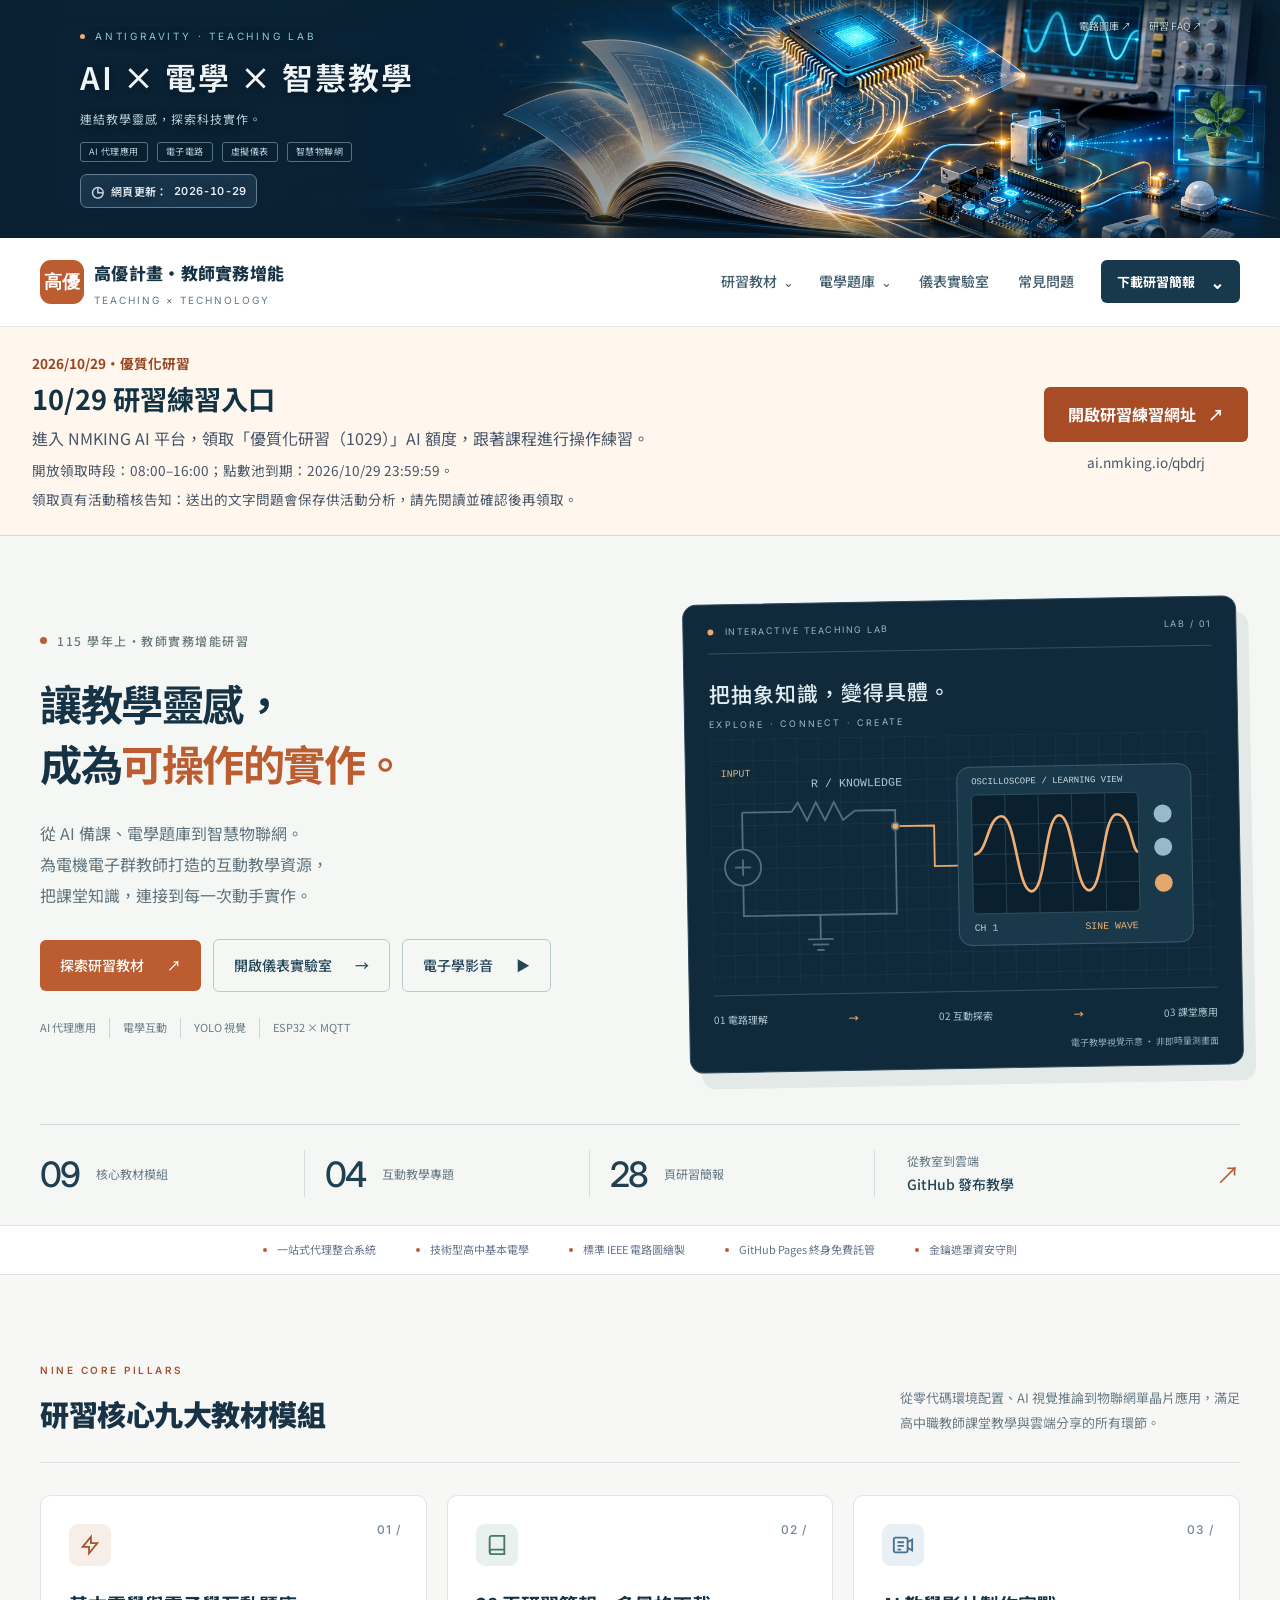
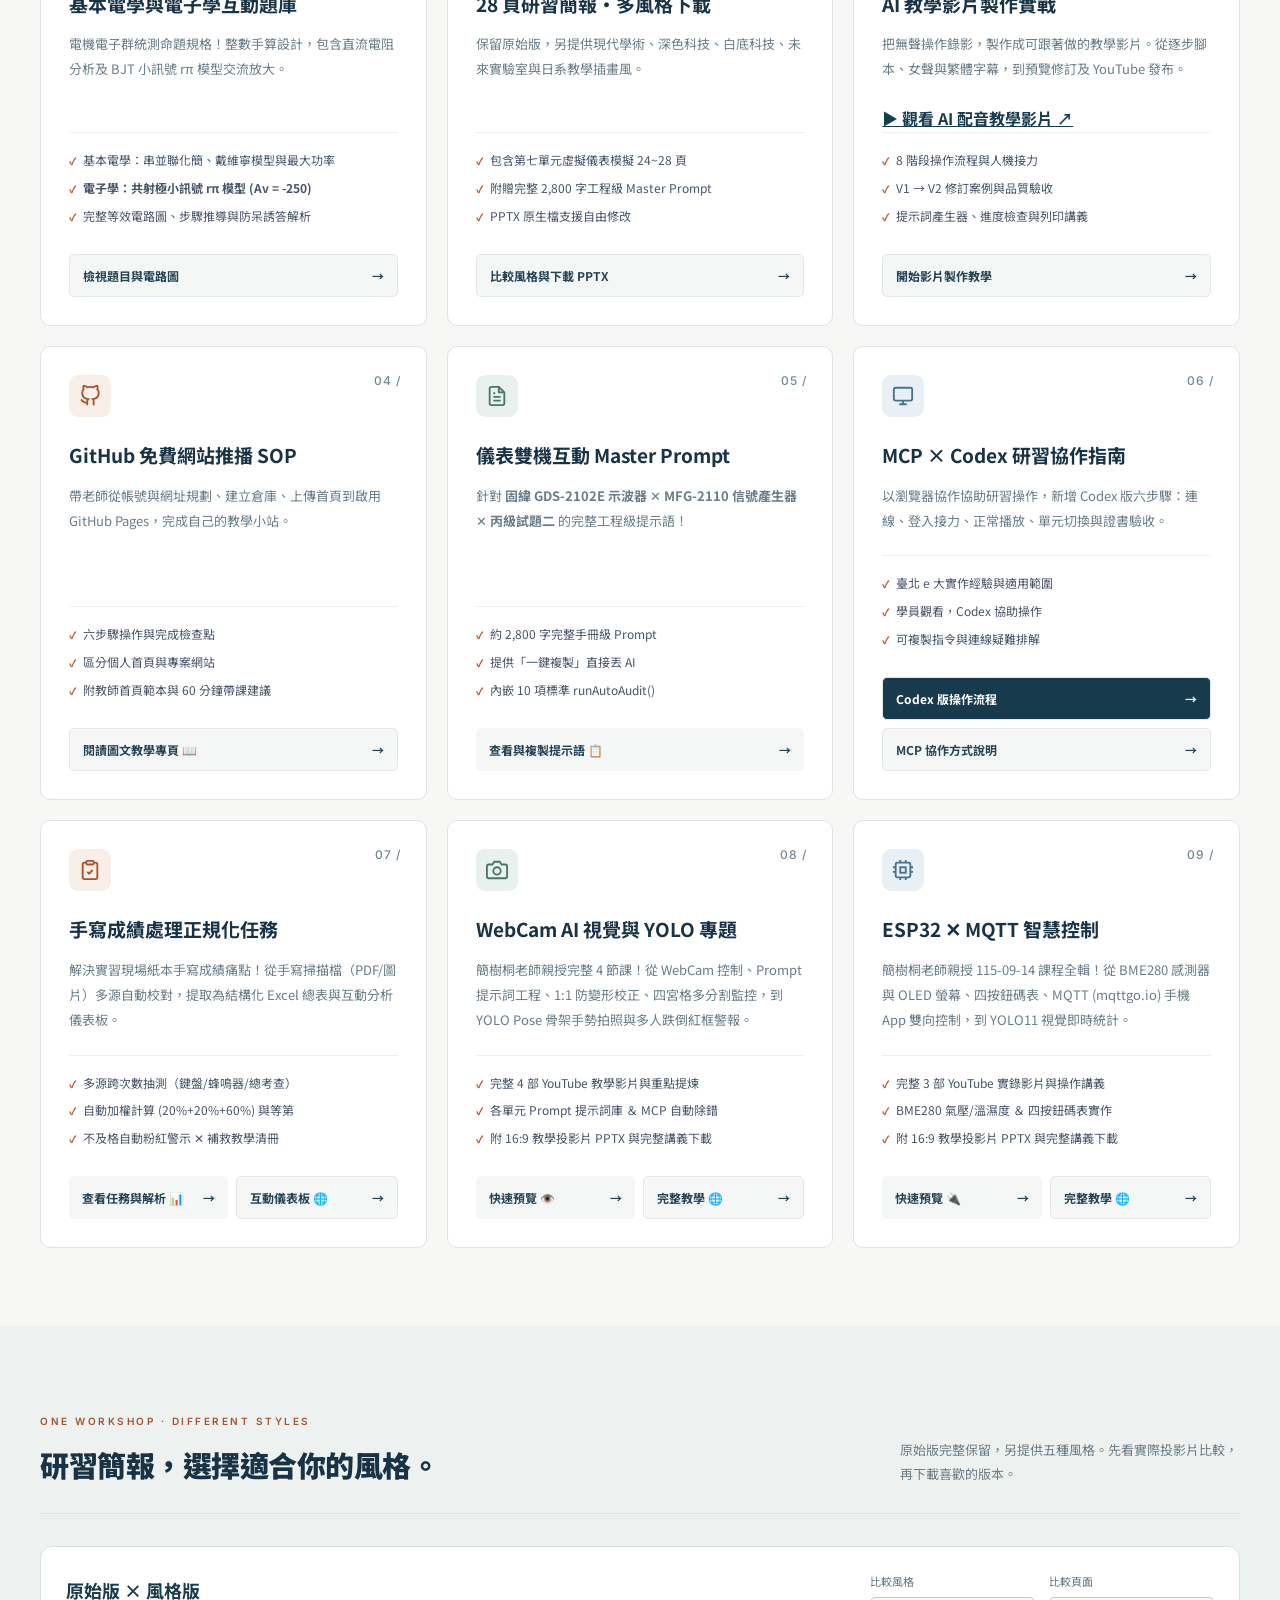
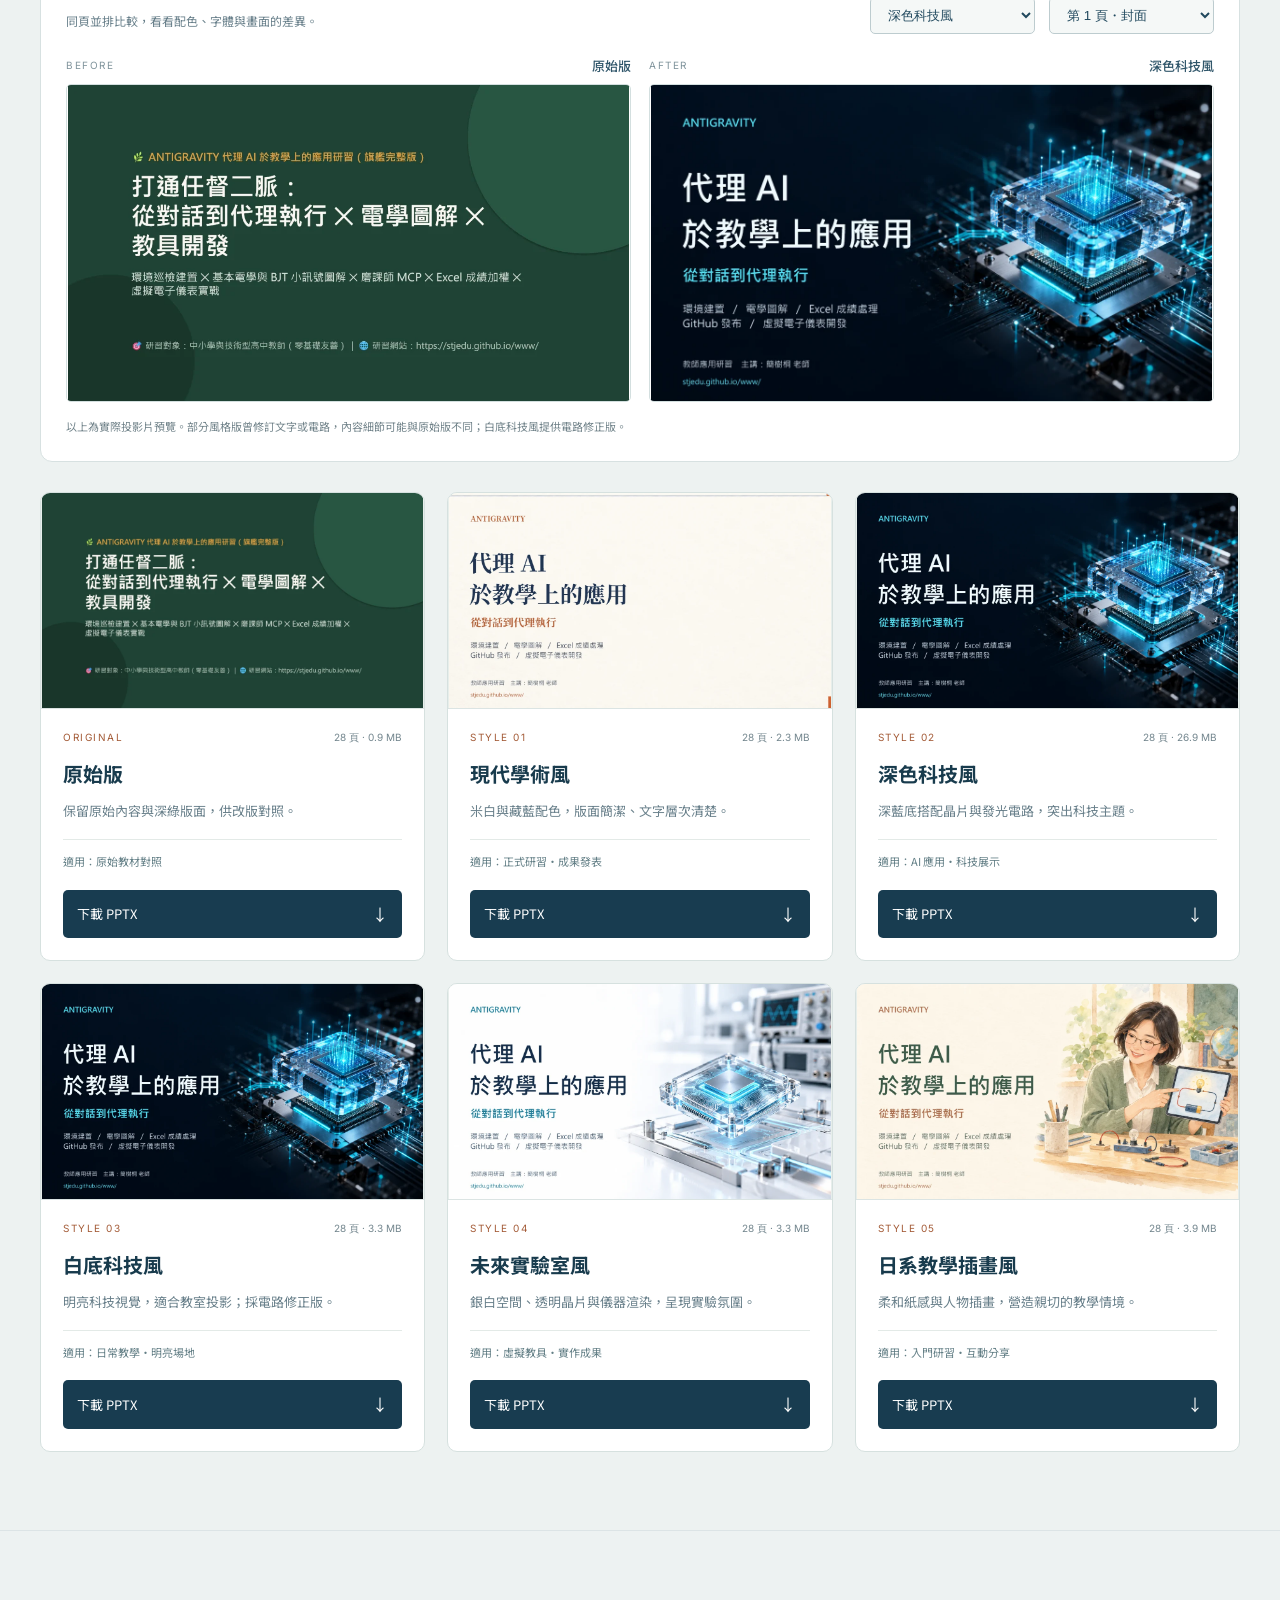
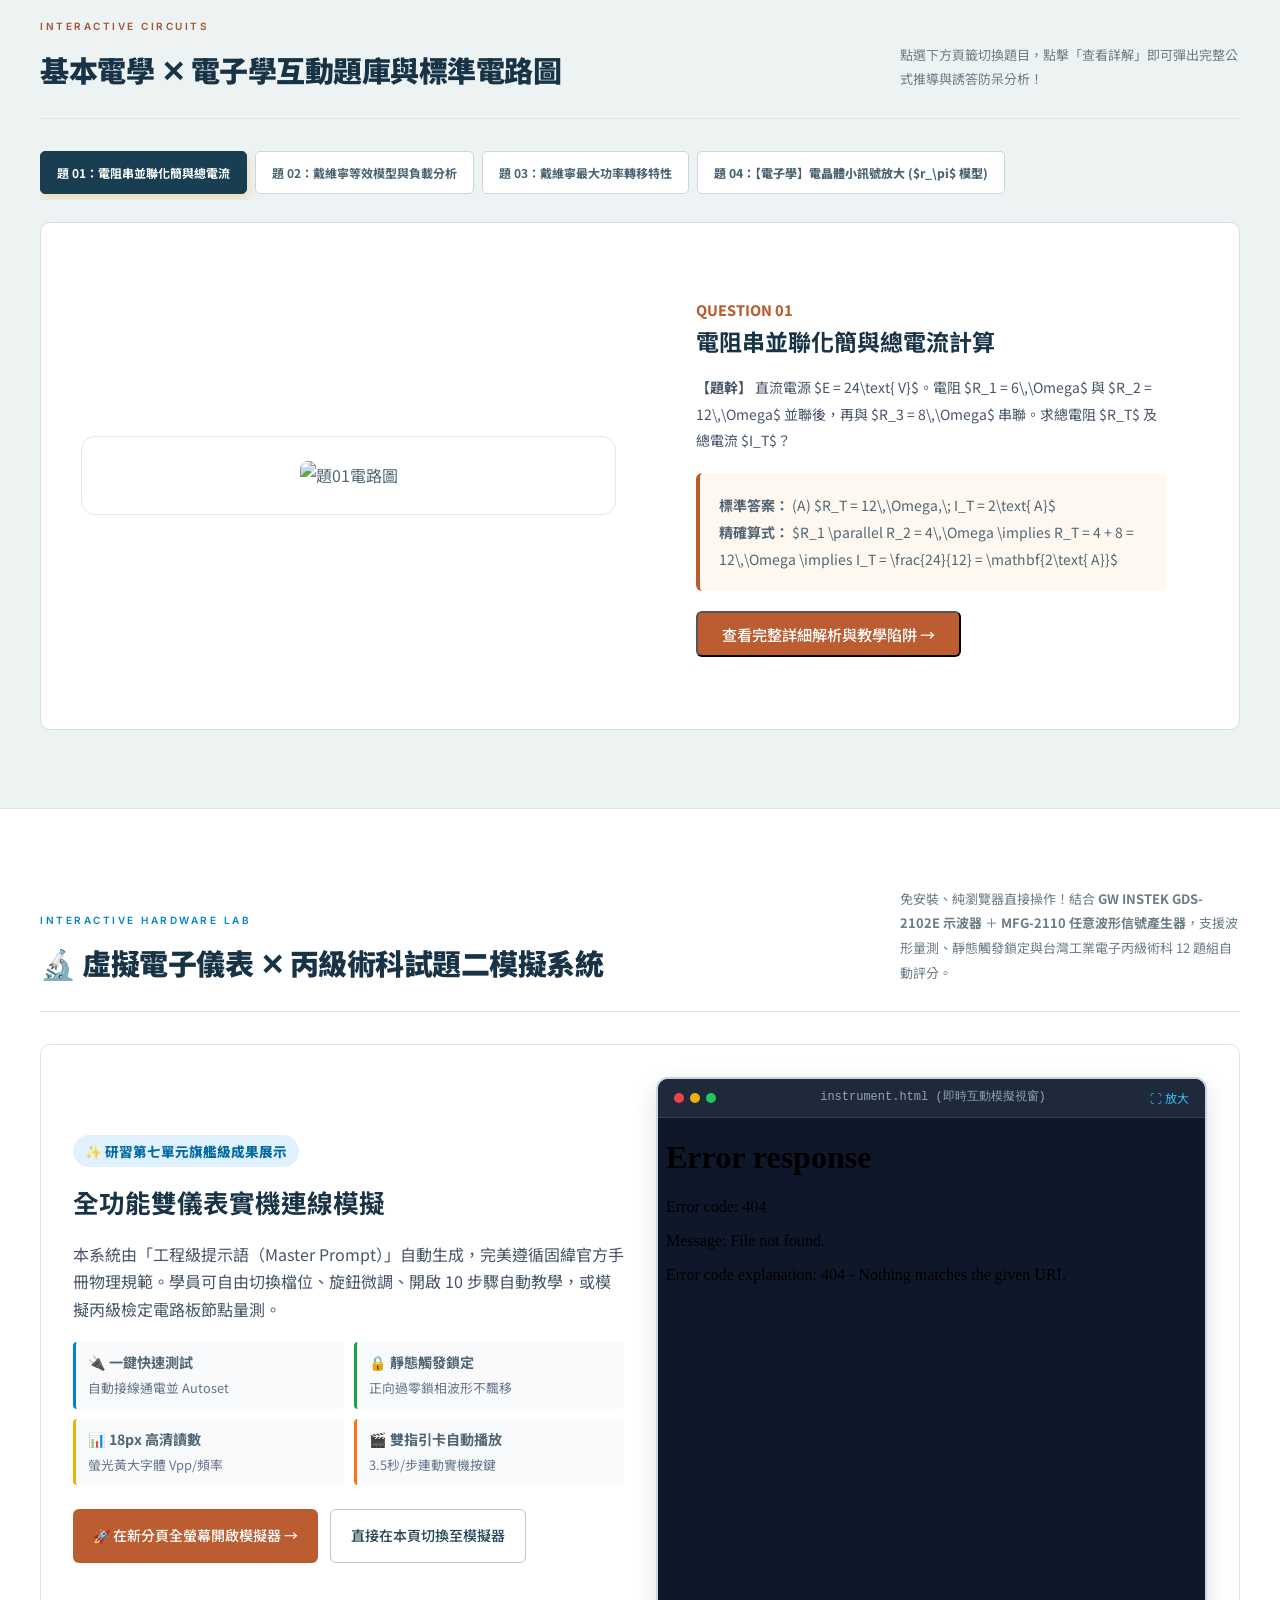
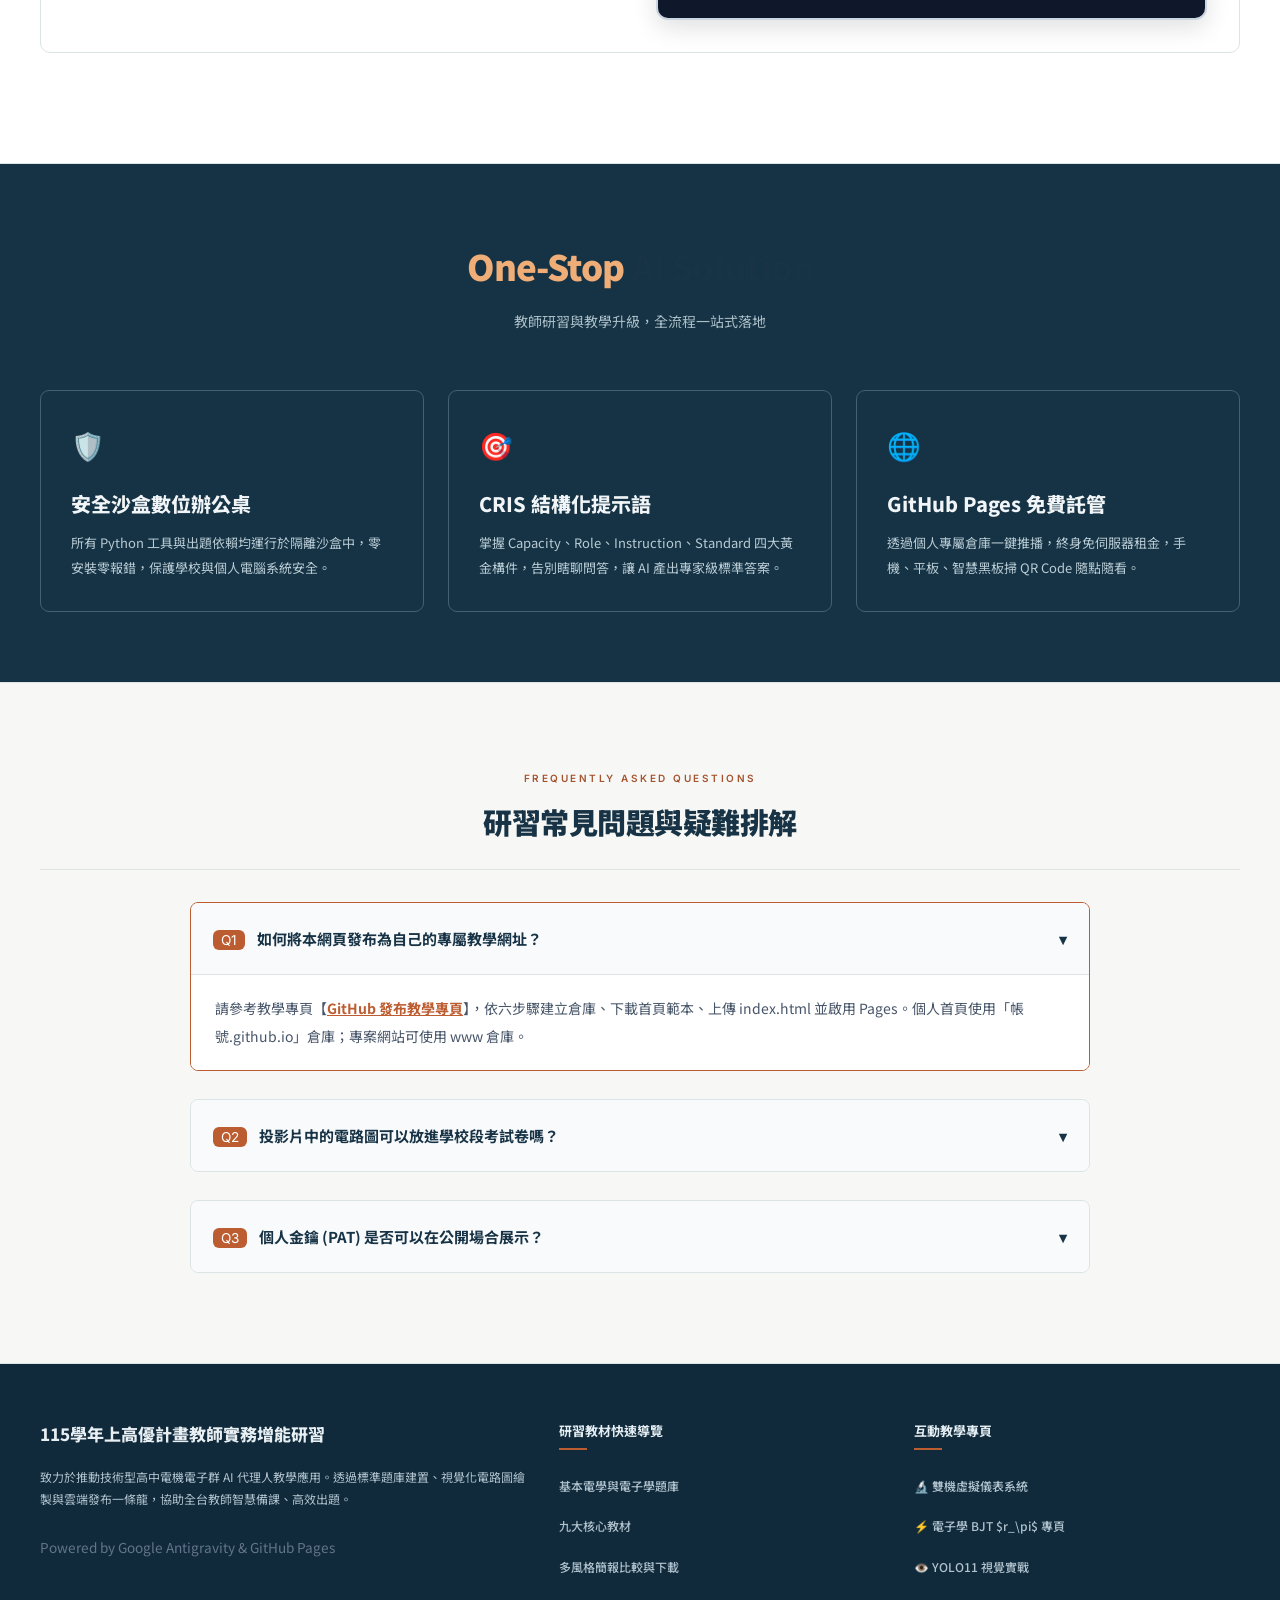
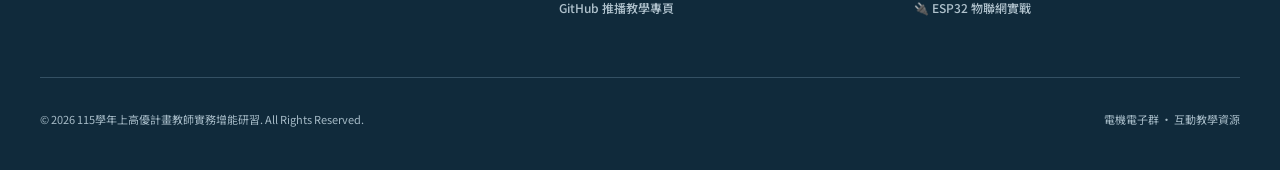
==== commit 3faa11a0: "Add workshop practice section for 10/29新增 10/29 研習 AI 練習入口 Added a new workshop practice section for" ====
--- a/index.html
+++ b/index.html
@@ -950,6 +950,21 @@
         }
     </style>
     <link rel="stylesheet" href="redesign.css?v=20261018-hovernav">
+
+    <style>
+        .workshop-practice { background: #fff7ed; border-bottom: 1px solid #e8d7c6; scroll-margin-top: 88px; }
+        .workshop-practice-inner { max-width: 1400px; margin: 0 auto; padding: 24px 2rem; display: flex; align-items: center; justify-content: space-between; gap: 24px; }
+        .workshop-practice h2 { margin: 4px 0 8px; color: #123343; font-size: clamp(1.3rem, 3vw, 1.7rem); line-height: 1.4; }
+        .workshop-practice p { margin: 0; color: #475569; line-height: 1.7; }
+        .workshop-practice-date { color: #9a451f; font-size: .85rem; font-weight: 700; }
+        .workshop-practice .workshop-practice-note { margin-top: 6px; font-size: .85rem; }
+        .workshop-practice-action { flex-shrink: 0; display: flex; flex-direction: column; align-items: center; gap: 8px; }
+        .workshop-practice-link { display: inline-flex; align-items: center; justify-content: center; gap: 12px; padding: 13px 24px; background: #a84c26; color: #fff; border-radius: 6px; text-decoration: none; font-weight: 700; }
+        .workshop-practice-link:hover { background: #873a1b; }
+        .workshop-practice-link:focus-visible { outline: 3px solid #123343; outline-offset: 4px; }
+        .workshop-practice-url { color: #475569; font-size: .85rem; overflow-wrap: anywhere; }
+        @media (max-width: 680px) { .workshop-practice-inner { flex-direction: column; align-items: stretch; padding: 22px 1.25rem; gap: 16px; } .workshop-practice-action { align-items: stretch; } .workshop-practice-url { text-align: center; } }
+    </style>
 </head>
 <body>
 <a class="skip-link" href="#solutions">跳至研習教材</a>
@@ -957,7 +972,7 @@
     <!-- 01 頂部資訊列 -->
     <div class="site-topbar teaching-masthead">
 <div class="masthead-container">
- <div class="masthead-copy"><div class="masthead-eyebrow"><span></span> ANTIGRAVITY · TEACHING LAB</div><div class="masthead-title">AI × 電學 × 智慧教學</div><p>連結教學靈感，探索科技實作。</p><div class="masthead-tags"><span>AI 代理應用</span><span>電子電路</span><span>虛擬儀表</span><span>智慧物聯網</span></div><div class="masthead-updated"><span aria-hidden="true">◷</span> 網頁更新：<time datetime="2026-10-26">2026-10-26</time></div></div>
+ <div class="masthead-copy"><div class="masthead-eyebrow"><span></span> ANTIGRAVITY · TEACHING LAB</div><div class="masthead-title">AI × 電學 × 智慧教學</div><p>連結教學靈感，探索科技實作。</p><div class="masthead-tags"><span>AI 代理應用</span><span>電子電路</span><span>虛擬儀表</span><span>智慧物聯網</span></div><div class="masthead-updated"><span aria-hidden="true">◷</span> 網頁更新：<time datetime="2026-10-29">2026-10-29</time></div></div>
  <nav class="masthead-links" aria-label="橫幅快速連結"><a href="#circuits">電路圖庫 ↗</a><a href="#faq">研習 FAQ ↗</a></nav>
 </div></div>
 
@@ -982,6 +997,24 @@
 <details class="nav-submenu" id="materials-menu"><summary class="nav-link">研習教材 <span aria-hidden="true">⌄</span></summary><div class="nav-submenu-panel"><div class="nav-submenu-title">教學資源與實作課程</div><a href="#solutions">九大教材總覽</a><a href="github_tutorial.html">GitHub 個人網頁教學</a><a href="codex_browser_course.html">Codex 研習協作流程</a><a href="ai_video_workshop.html">AI 教學影片製作實戰</a><a href="yolo_webcam_course.html">YOLO 視覺實戰</a><a href="esp32_mqtt_course.html">ESP32 物聯網實作</a><a href="#slides">簡報風格比較與下載</a></div></details><details class="nav-submenu" id="circuits-menu"><summary class="nav-link">電學題庫 <span aria-hidden="true">⌄</span></summary><div class="nav-submenu-panel"><div class="nav-submenu-title">基本電學與電子學</div><a href="#circuits" data-circuit="1">01 電阻串並聯與總電流</a><a href="#circuits" data-circuit="2">02 戴維寧等效與負載</a><a href="#circuits" data-circuit="3">03 最大功率轉移</a><a href="#circuits" data-circuit="4">04 BJT 小訊號放大</a><a href="electronics_bjt.html">BJT 電子學完整教學 ↗</a><a href="electronics_videos.html">電子學動畫影音 · 19 集 ↗</a></div></details><a href="instrument.html" class="nav-link">儀表實驗室</a><a href="#faq" class="nav-link">常見問題</a><details class="download-menu" id="download-menu"><summary class="nav-pill-btn">下載研習簡報 <span aria-hidden="true">⌄</span></summary><div class="download-options"><div class="download-menu-title">選擇簡報風格 · 各 28 頁</div><a href="slides.pptx" download="Antigravity_教學應用研習_原始版.pptx"><span>原始版</span><small>0.9 MB ↓</small></a><a href="presentations/academic.pptx" download="Antigravity_教學應用研習_現代學術風.pptx"><span>現代學術風</span><small>2.3 MB ↓</small></a><a href="presentations/tech.pptx" download="Antigravity_教學應用研習_科技風版.pptx"><span>深色科技風</span><small>26.9 MB ↓</small></a><a href="presentations/light-tech.pptx" download="Antigravity_教學應用研習_白底科技版_電路修正版.pptx"><span>白底科技風</span><small>3.3 MB ↓</small></a><a href="presentations/future.pptx" download="Antigravity_教學應用研習_未來實驗室風.pptx"><span>未來實驗室風</span><small>3.3 MB ↓</small></a><a href="presentations/japanese.pptx" download="Antigravity_教學應用研習_日系教學插畫風.pptx"><span>日系教學插畫風</span><small>3.9 MB ↓</small></a><a href="#slides" class="download-compare">比較所有風格 <span>→</span></a></div></details></nav>
         </div>
     </header>
+
+    <!-- 2026-10-29 研習練習入口 -->
+    <section class="workshop-practice" id="workshop-1029" aria-labelledby="workshop-practice-title">
+        <div class="workshop-practice-inner">
+            <div>
+                <div class="workshop-practice-date"><time datetime="2026-10-29">2026/10/29</time>・優質化研習</div>
+                <h2 id="workshop-practice-title">10/29 研習練習入口</h2>
+                <p>進入 NMKING AI 平台，領取「優質化研習（1029）」AI 額度，跟著課程進行操作練習。</p>
+                <p class="workshop-practice-note">開放領取時段：08:00–16:00；點數池到期：2026/10/29 23:59:59。</p>
+                <p class="workshop-practice-note">領取頁有活動稽核告知：送出的文字問題會保存供活動分析，請先閱讀並確認後再領取。</p>
+            </div>
+            <div class="workshop-practice-action">
+                <a class="workshop-practice-link" href="https://ai.nmking.io/qbdrj" target="_blank" rel="noopener noreferrer" aria-label="開啟研習練習網址（另開新分頁）">開啟研習練習網址 <span aria-hidden="true">↗</span></a>
+                <span class="workshop-practice-url">ai.nmking.io/qbdrj</span>
+            </div>
+        </div>
+    </section>
+
 
     <!-- 03 科技首頁 HERO SECTION (橘野深黑 ✕ 橘金高質感) -->
     <section class="hero-section">
@@ -2150,3 +2183,4 @@
 </script>
 </body>
 </html>
+
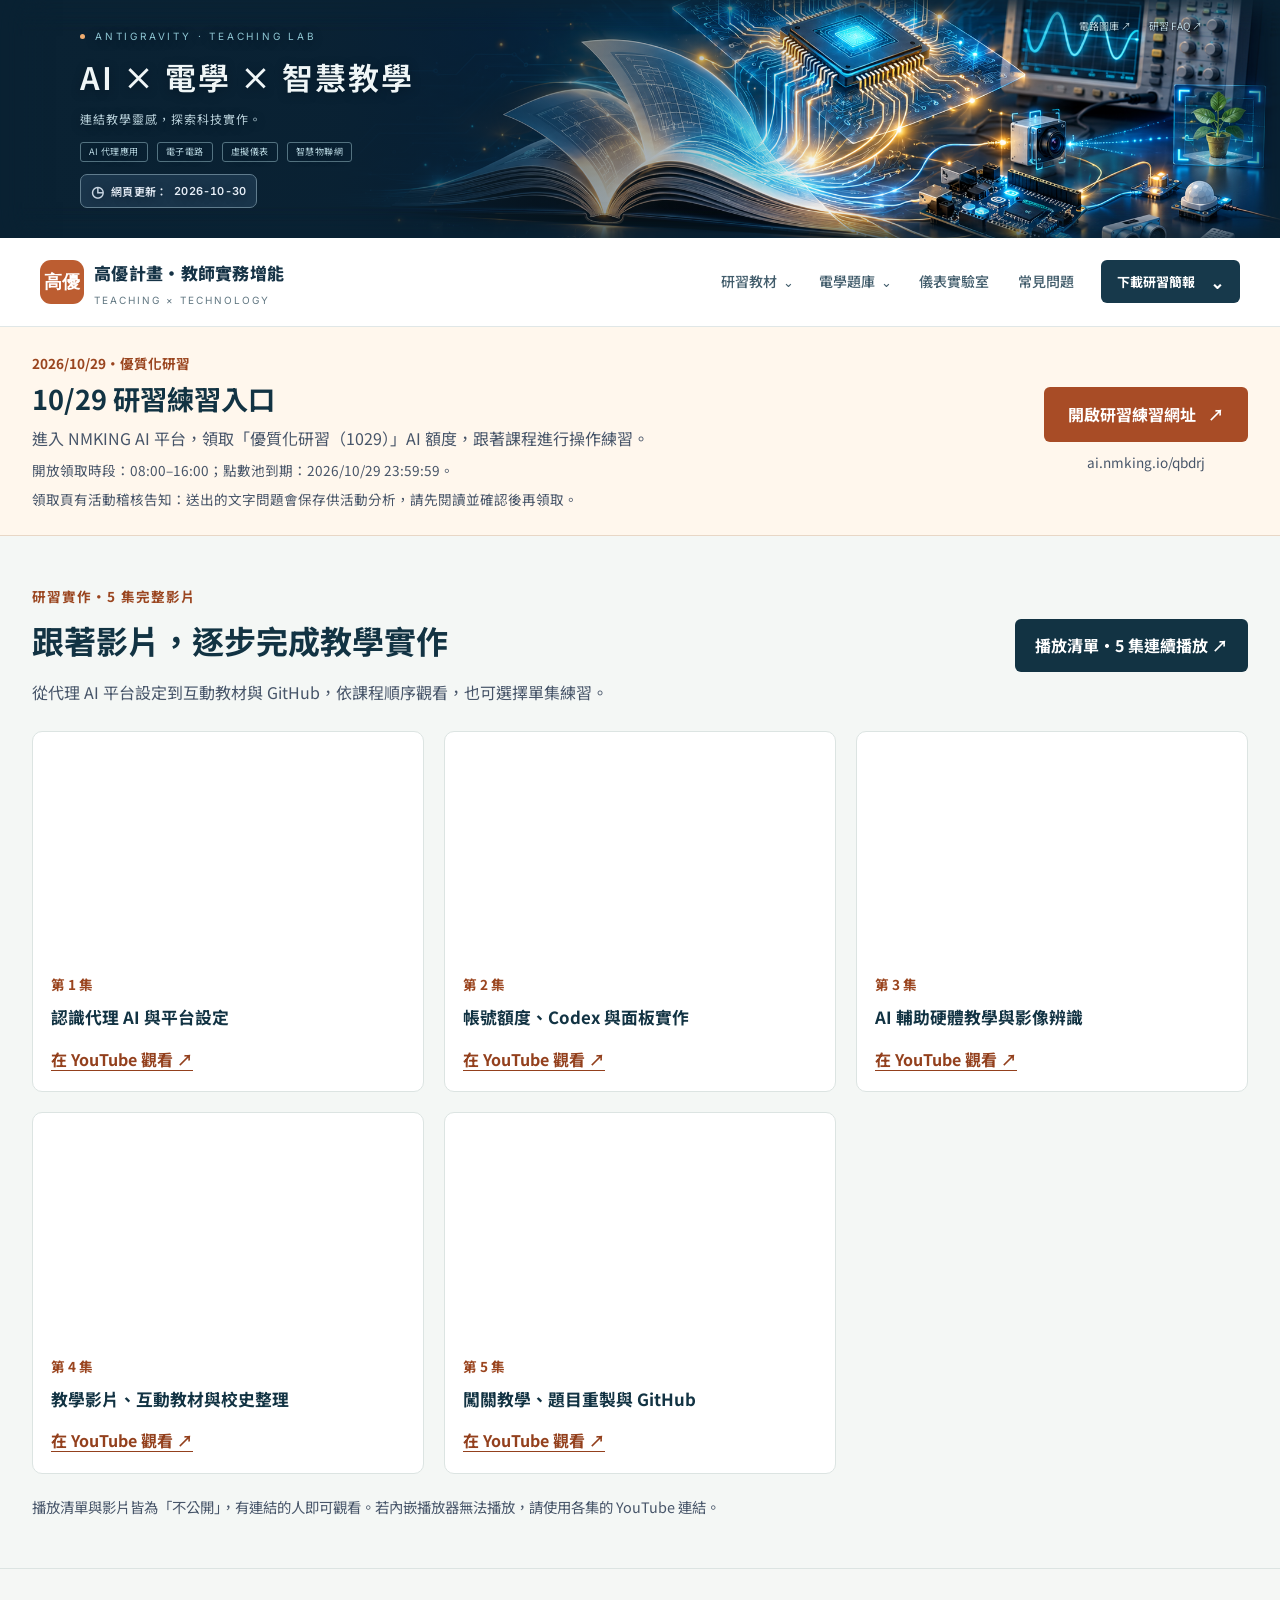
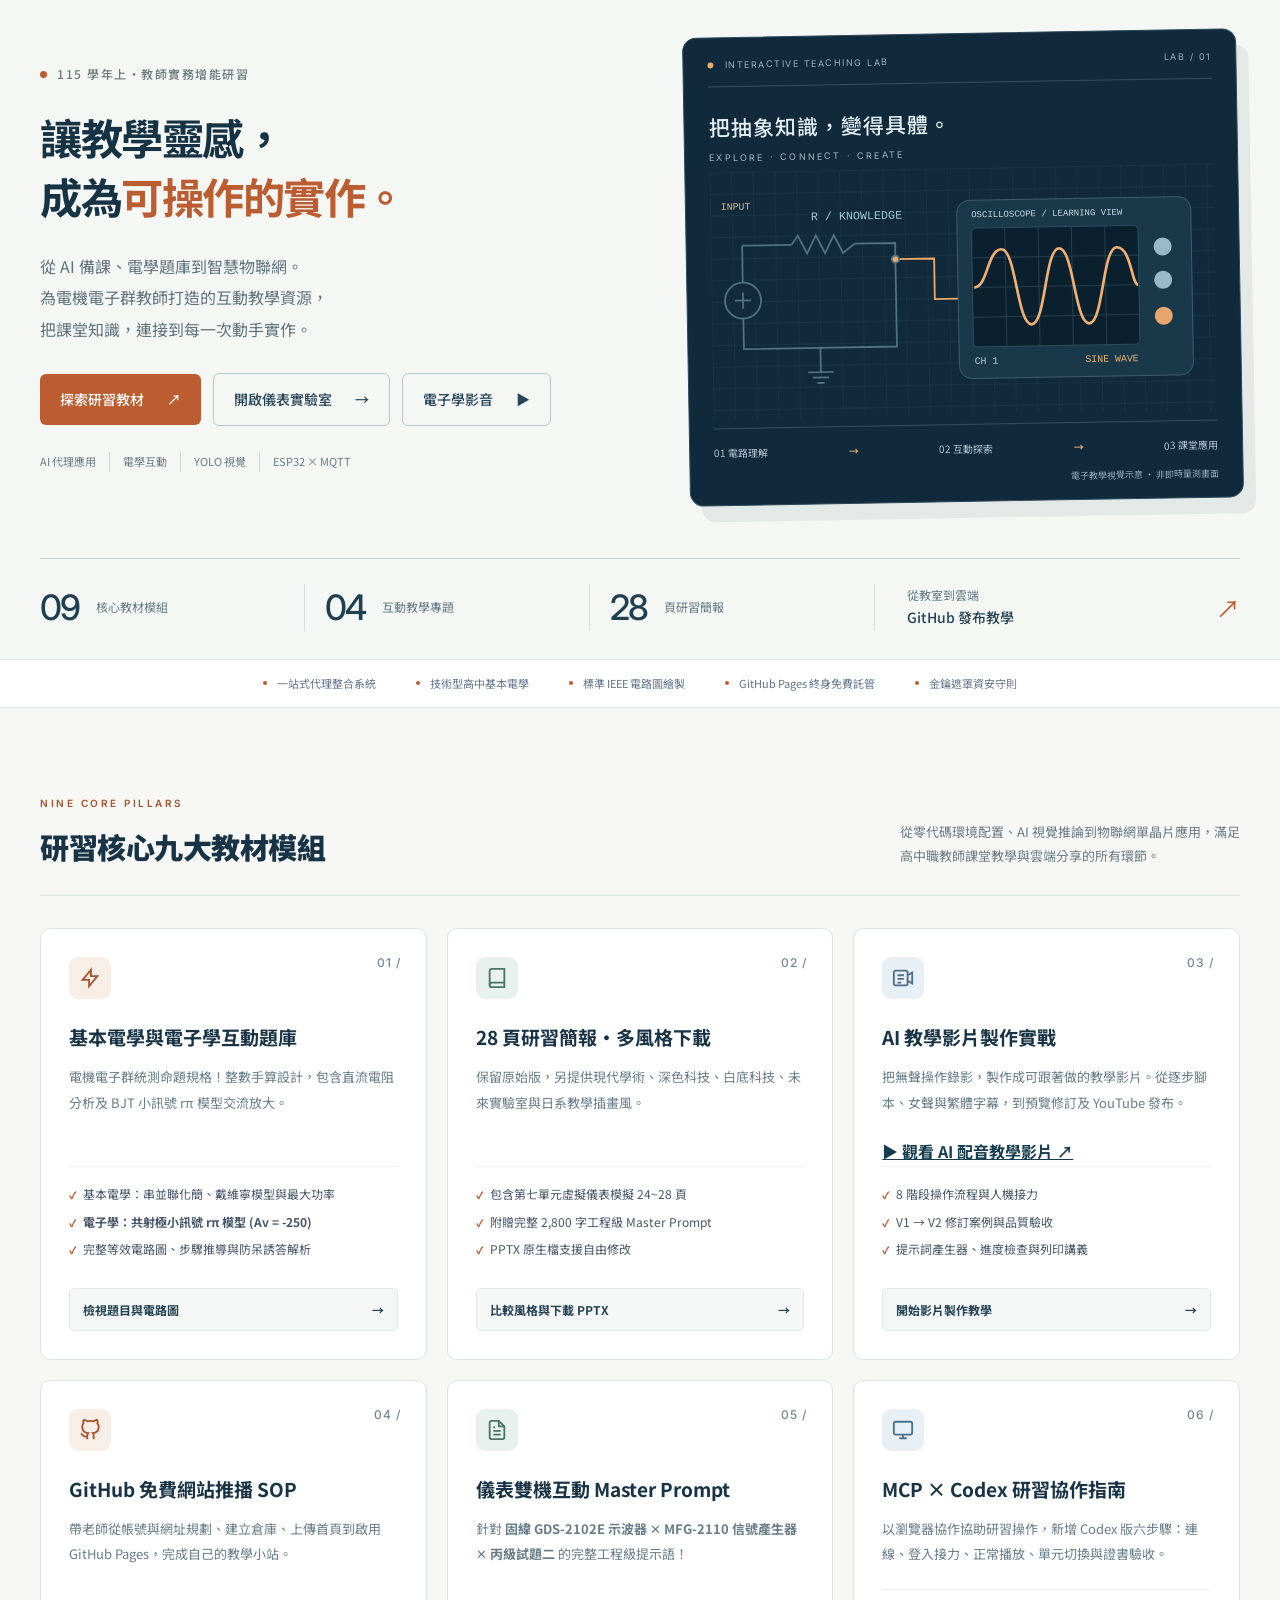
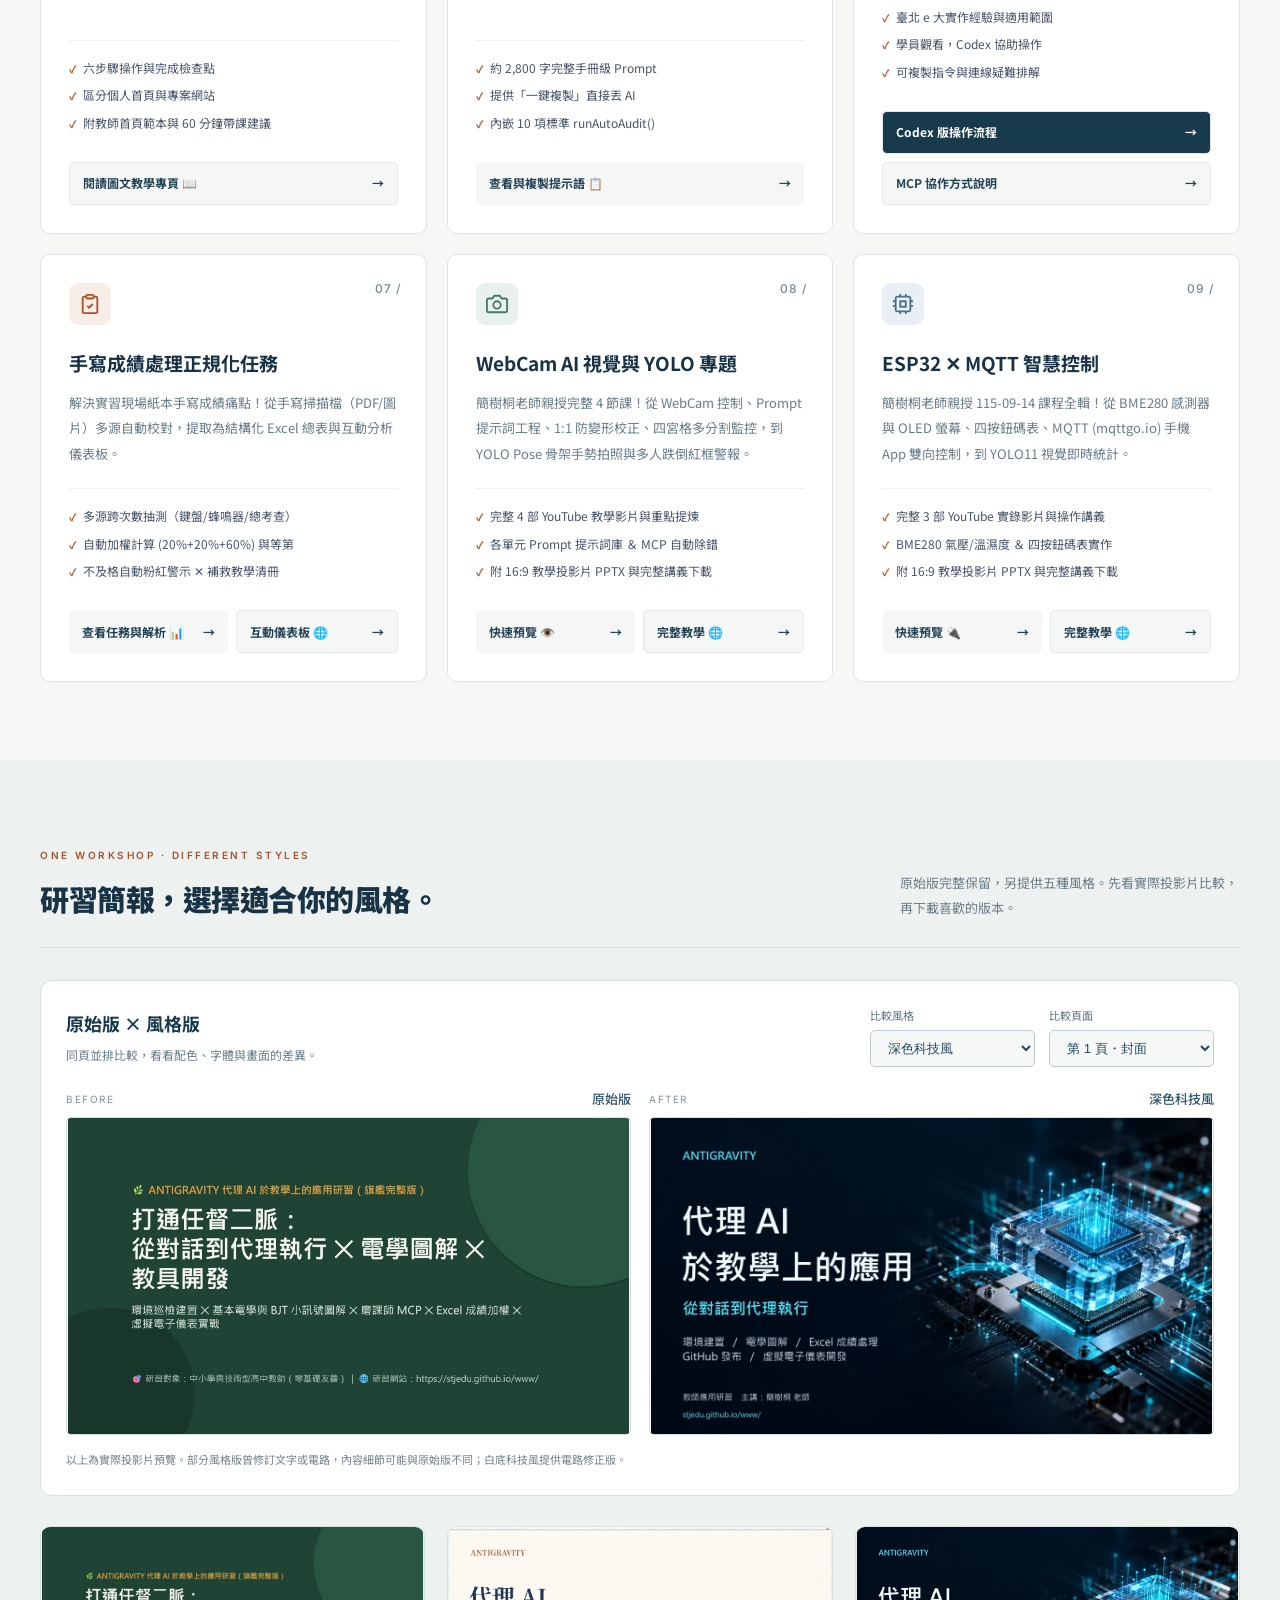
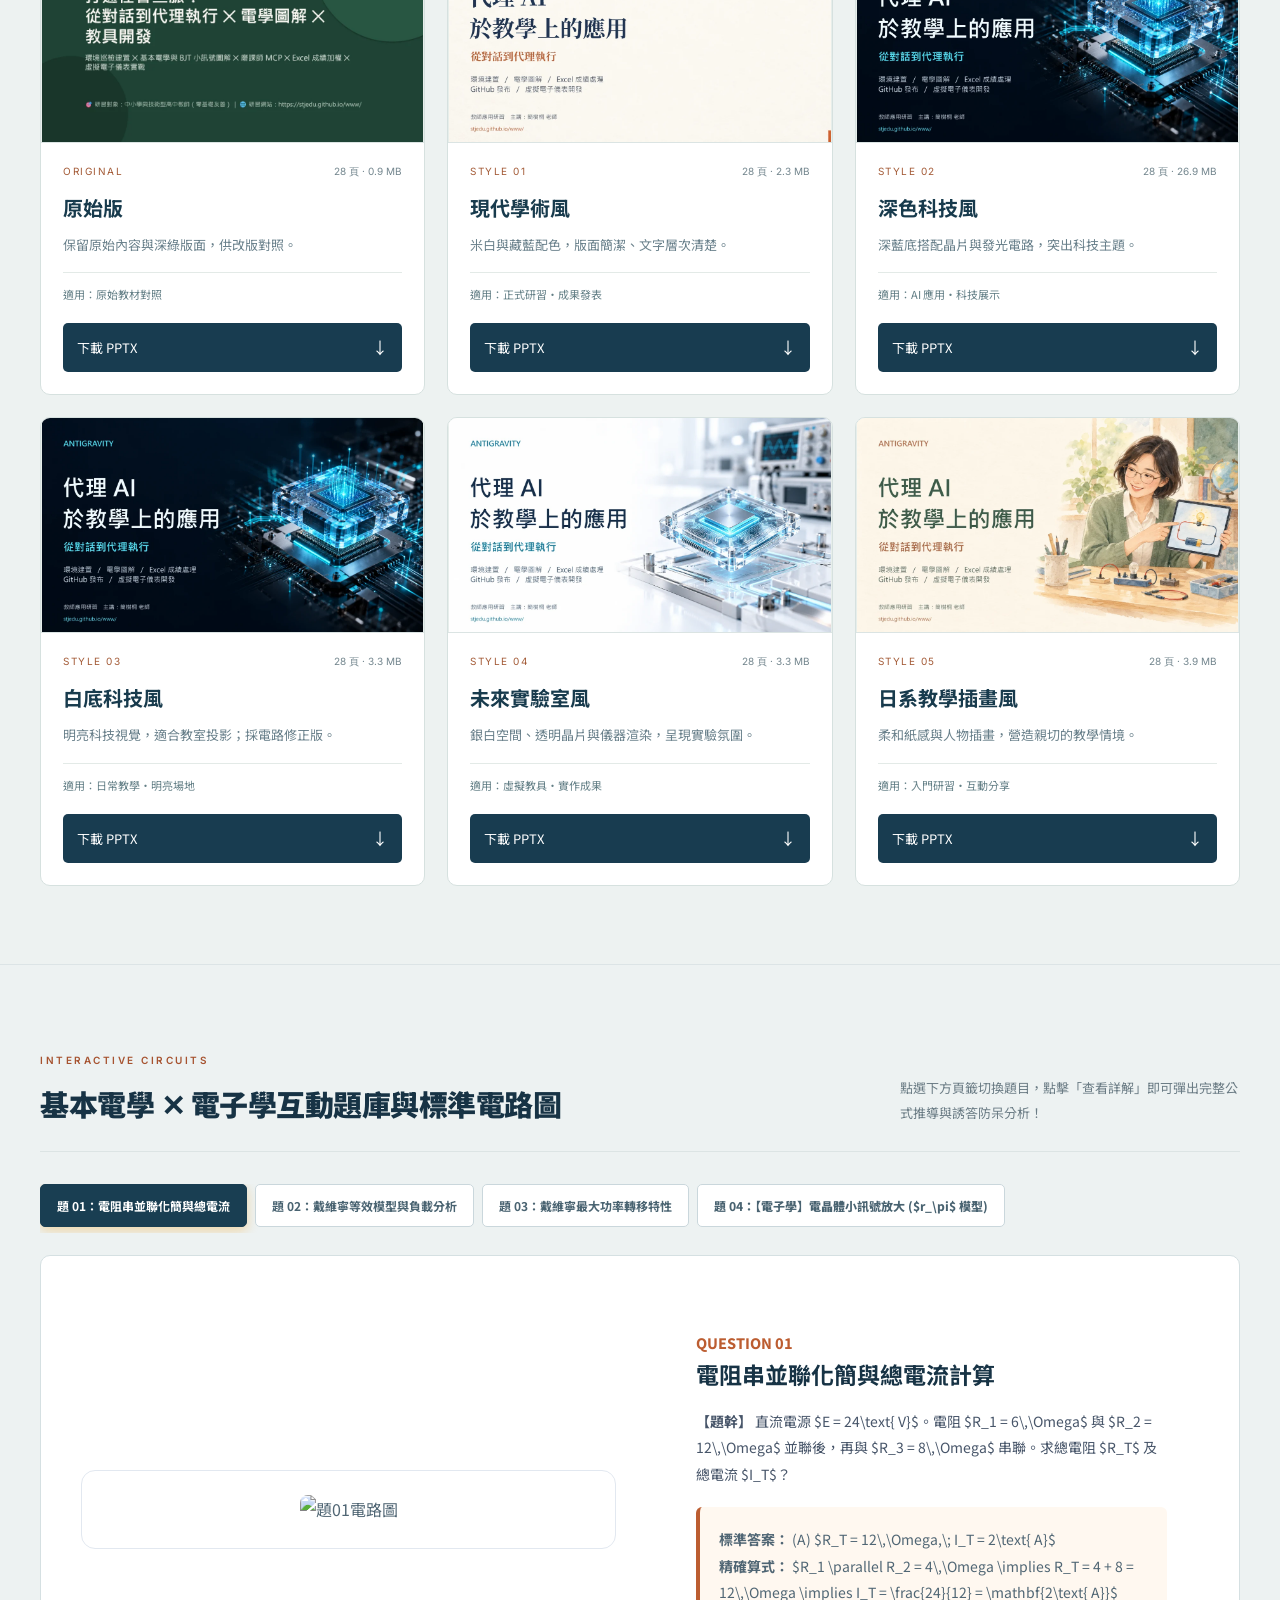
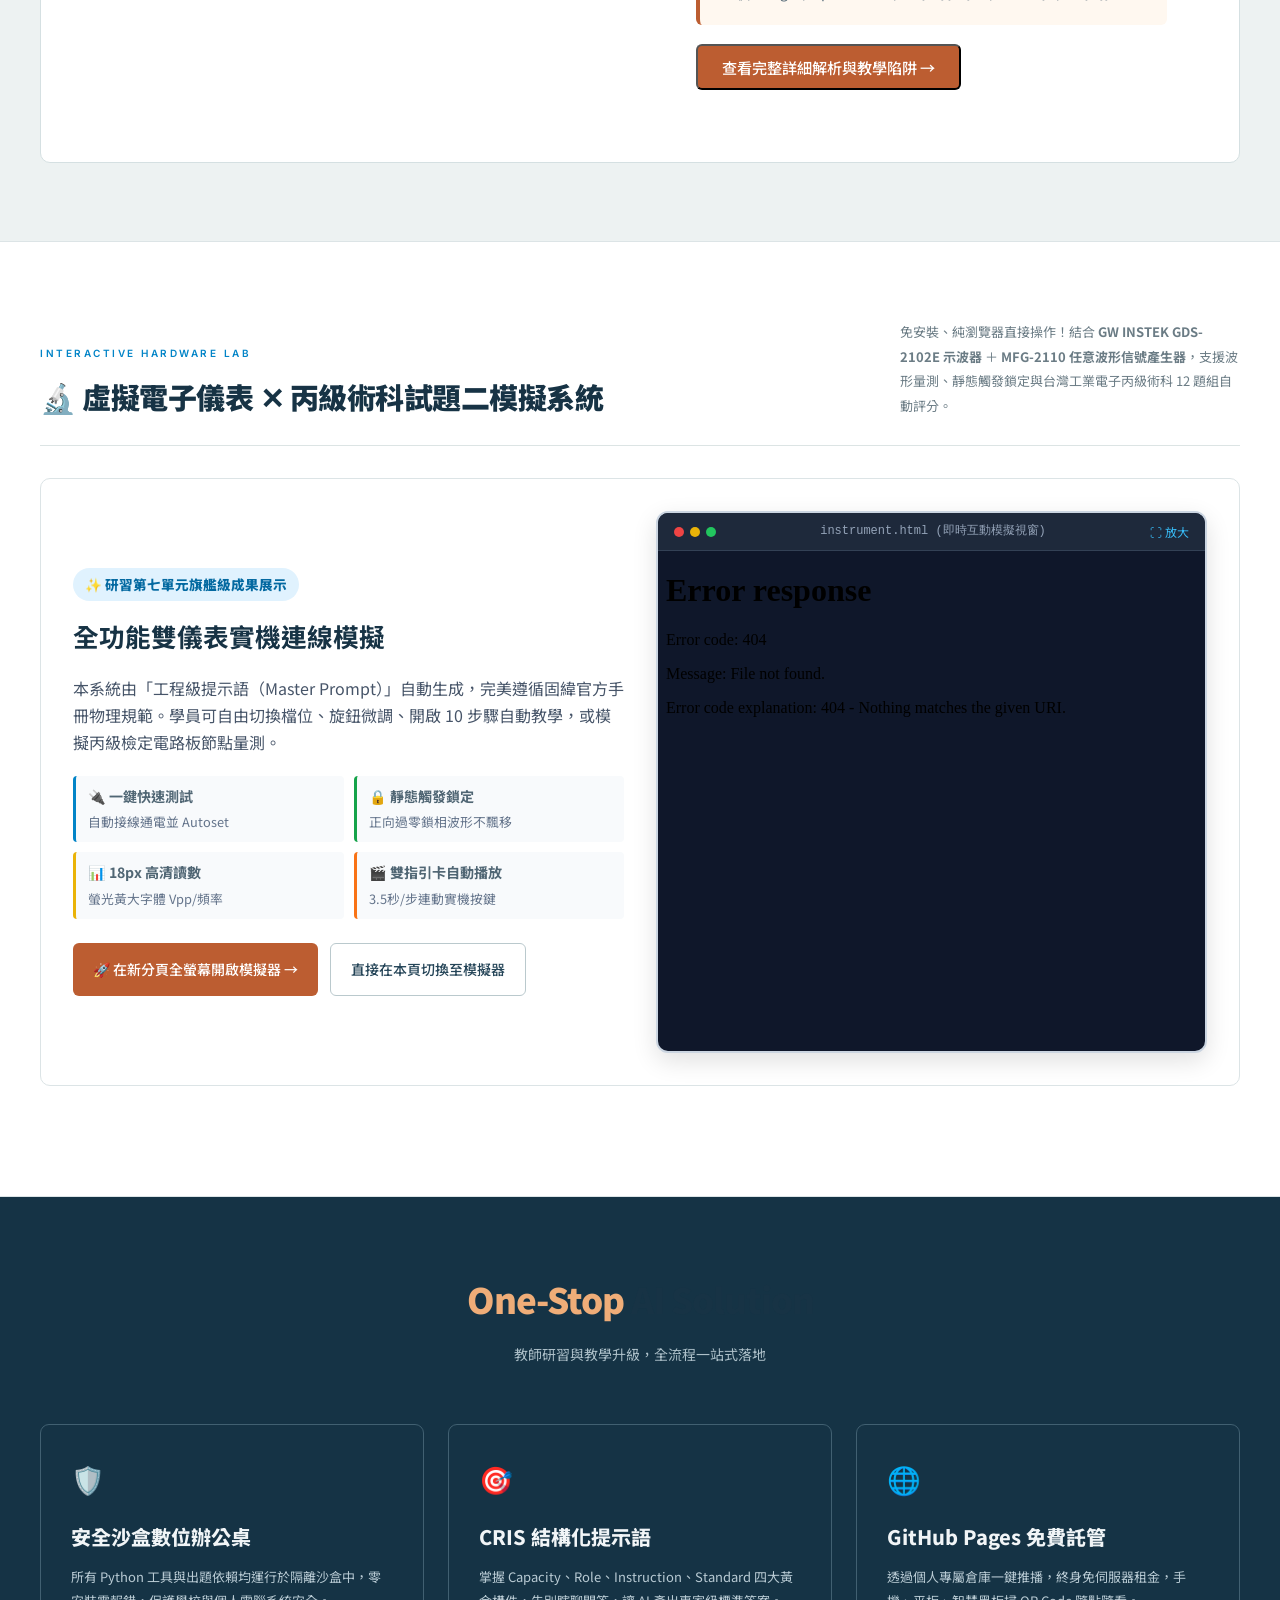
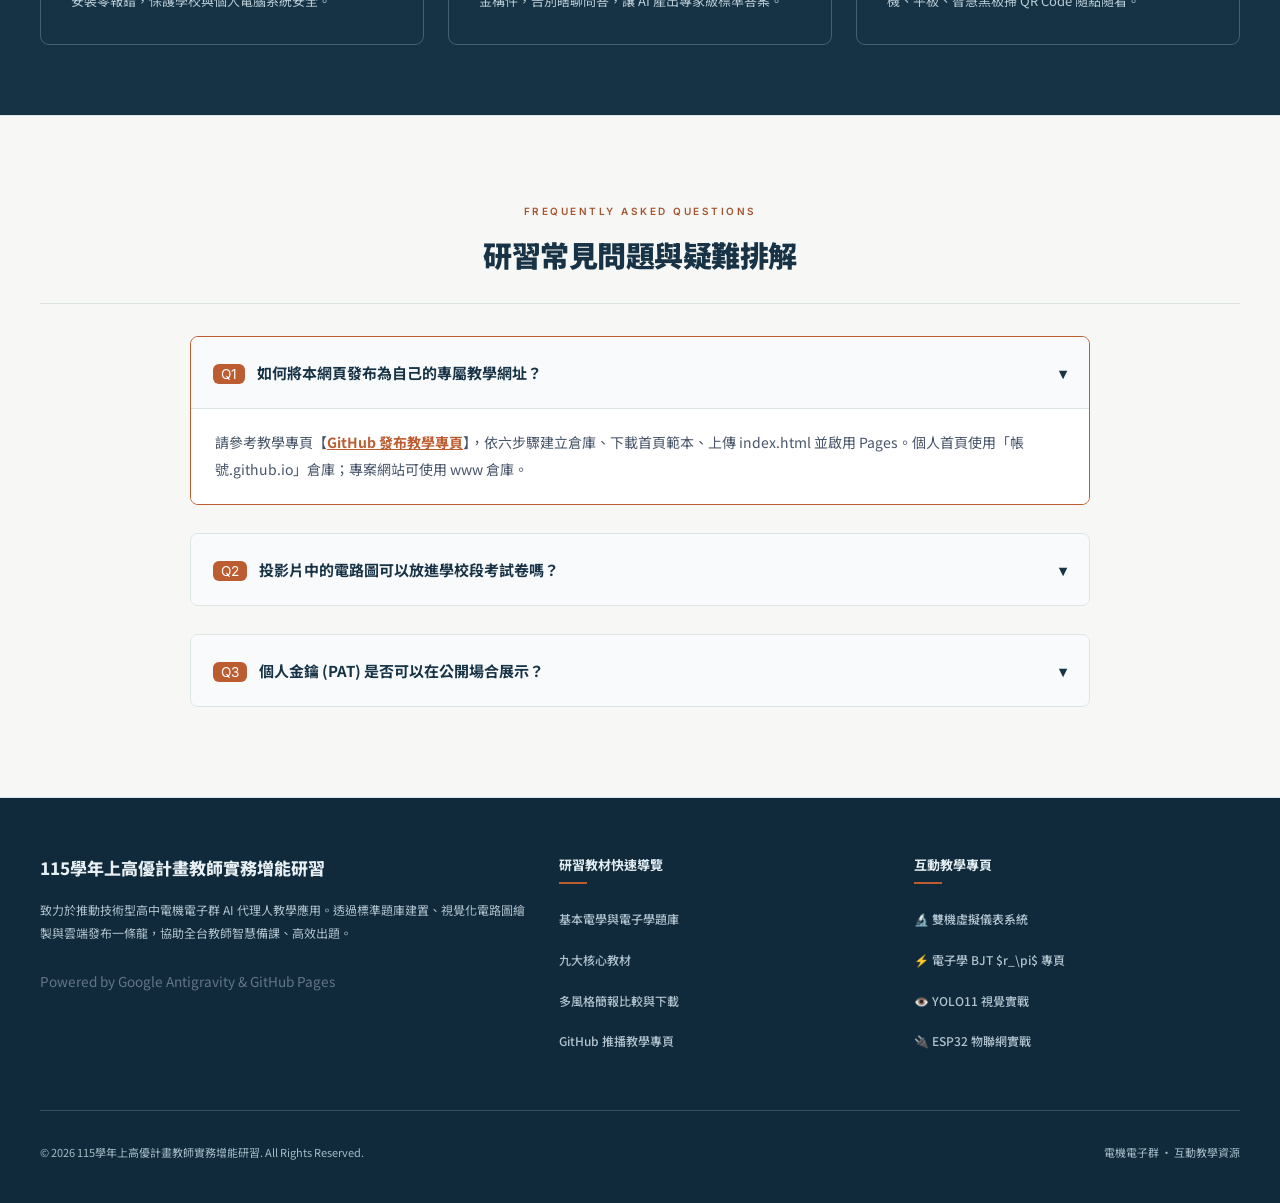
==== commit 661ccaec: "新增研習五集影片與播放清單" ====
--- a/index.html
+++ b/index.html
@@ -965,6 +965,26 @@
         .workshop-practice-url { color: #475569; font-size: .85rem; overflow-wrap: anywhere; }
         @media (max-width: 680px) { .workshop-practice-inner { flex-direction: column; align-items: stretch; padding: 22px 1.25rem; gap: 16px; } .workshop-practice-action { align-items: stretch; } .workshop-practice-url { text-align: center; } }
     </style>
+
+<style>
+.workshop-videos{padding:48px 0;background:#f4f7f5;border-bottom:1px solid #dce4e2;scroll-margin-top:88px}
+.workshop-videos-inner{max-width:1400px;margin:auto;padding:0 2rem}
+.workshop-videos-heading{display:flex;align-items:center;justify-content:space-between;gap:20px;flex-wrap:wrap;margin-bottom:24px}
+.workshop-videos h2{color:#123343;font-size:clamp(1.5rem,3vw,2rem);margin:4px 0 8px}
+.workshop-videos p{color:#475569;line-height:1.8}
+.workshop-videos-label{font-size:.85rem;letter-spacing:.08em;color:#9a451f;font-weight:700}
+.workshop-videos-playlist{background:#123343;color:#fff;padding:12px 20px;border-radius:6px;text-decoration:none;font-weight:700}
+.workshop-video-grid{display:grid;grid-template-columns:repeat(3,minmax(0,1fr));gap:20px}
+.workshop-video-card{border:1px solid #dce4e2;background:#fff;border-radius:10px;overflow:hidden}
+.workshop-video-card iframe{display:block;width:100%;aspect-ratio:16/9;border:0}
+.workshop-video-copy{padding:18px}
+.workshop-video-copy span{font-size:.85rem;color:#9a451f;font-weight:700}
+.workshop-video-copy h3{color:#123343;font-size:1.05rem;line-height:1.6;margin:6px 0 14px}
+.workshop-video-copy a{color:#93401d;font-weight:700;text-underline-offset:4px}
+.workshop-videos a:focus-visible{outline:3px solid #a84c26;outline-offset:4px}
+@media(max-width:1000px){.workshop-video-grid{grid-template-columns:repeat(2,minmax(0,1fr))}}
+@media(max-width:600px){.workshop-videos-inner{padding:0 1.25rem}.workshop-video-grid{grid-template-columns:1fr}.workshop-videos{padding:32px 0}}
+</style>
 </head>
 <body>
 <a class="skip-link" href="#solutions">跳至研習教材</a>
@@ -972,7 +992,7 @@
     <!-- 01 頂部資訊列 -->
     <div class="site-topbar teaching-masthead">
 <div class="masthead-container">
- <div class="masthead-copy"><div class="masthead-eyebrow"><span></span> ANTIGRAVITY · TEACHING LAB</div><div class="masthead-title">AI × 電學 × 智慧教學</div><p>連結教學靈感，探索科技實作。</p><div class="masthead-tags"><span>AI 代理應用</span><span>電子電路</span><span>虛擬儀表</span><span>智慧物聯網</span></div><div class="masthead-updated"><span aria-hidden="true">◷</span> 網頁更新：<time datetime="2026-10-29">2026-10-29</time></div></div>
+ <div class="masthead-copy"><div class="masthead-eyebrow"><span></span> ANTIGRAVITY · TEACHING LAB</div><div class="masthead-title">AI × 電學 × 智慧教學</div><p>連結教學靈感，探索科技實作。</p><div class="masthead-tags"><span>AI 代理應用</span><span>電子電路</span><span>虛擬儀表</span><span>智慧物聯網</span></div><div class="masthead-updated"><span aria-hidden="true">◷</span> 網頁更新：<time datetime="2026-10-30">2026-10-30</time></div></div>
  <nav class="masthead-links" aria-label="橫幅快速連結"><a href="#circuits">電路圖庫 ↗</a><a href="#faq">研習 FAQ ↗</a></nav>
 </div></div>
 
@@ -1017,6 +1037,39 @@
 
 
     <!-- 03 科技首頁 HERO SECTION (橘野深黑 ✕ 橘金高質感) -->
+
+<!-- 研習影片：播放清單與五集實作 -->
+<section class="workshop-videos" id="workshop-videos" aria-labelledby="workshop-videos-title">
+<div class="workshop-videos-inner">
+<div class="workshop-videos-heading">
+<div><div class="workshop-videos-label">研習實作・5 集完整影片</div><h2 id="workshop-videos-title">跟著影片，逐步完成教學實作</h2><p>從代理 AI 平台設定到互動教材與 GitHub，依課程順序觀看，也可選擇單集練習。</p></div>
+<a class="workshop-videos-playlist" href="https://www.youtube.com/playlist?list=PLZQwptaQizAA" target="_blank" rel="noopener noreferrer">播放清單・5 集連續播放 ↗</a>
+</div>
+<div class="workshop-video-grid">
+<article class="workshop-video-card">
+<iframe src="https://www.youtube-nocookie.com/embed/lTny45IuSlw" title="第 1 集：認識代理 AI 與平台設定" loading="lazy" allow="accelerometer; autoplay; clipboard-write; encrypted-media; gyroscope; picture-in-picture; web-share" referrerpolicy="strict-origin-when-cross-origin" allowfullscreen></iframe>
+<div class="workshop-video-copy"><span>第 1 集</span><h3>認識代理 AI 與平台設定</h3><a href="https://youtu.be/lTny45IuSlw" target="_blank" rel="noopener noreferrer" aria-label="在 YouTube 觀看第 1 集：認識代理 AI 與平台設定（另開新分頁）">在 YouTube 觀看 ↗</a></div>
+</article>
+<article class="workshop-video-card">
+<iframe src="https://www.youtube-nocookie.com/embed/6psMpAZbbSI" title="第 2 集：帳號額度、Codex 與面板實作" loading="lazy" allow="accelerometer; autoplay; clipboard-write; encrypted-media; gyroscope; picture-in-picture; web-share" referrerpolicy="strict-origin-when-cross-origin" allowfullscreen></iframe>
+<div class="workshop-video-copy"><span>第 2 集</span><h3>帳號額度、Codex 與面板實作</h3><a href="https://youtu.be/6psMpAZbbSI" target="_blank" rel="noopener noreferrer" aria-label="在 YouTube 觀看第 2 集：帳號額度、Codex 與面板實作（另開新分頁）">在 YouTube 觀看 ↗</a></div>
+</article>
+<article class="workshop-video-card">
+<iframe src="https://www.youtube-nocookie.com/embed/s4LR2Y_hNNE" title="第 3 集：AI 輔助硬體教學與影像辨識" loading="lazy" allow="accelerometer; autoplay; clipboard-write; encrypted-media; gyroscope; picture-in-picture; web-share" referrerpolicy="strict-origin-when-cross-origin" allowfullscreen></iframe>
+<div class="workshop-video-copy"><span>第 3 集</span><h3>AI 輔助硬體教學與影像辨識</h3><a href="https://youtu.be/s4LR2Y_hNNE" target="_blank" rel="noopener noreferrer" aria-label="在 YouTube 觀看第 3 集：AI 輔助硬體教學與影像辨識（另開新分頁）">在 YouTube 觀看 ↗</a></div>
+</article>
+<article class="workshop-video-card">
+<iframe src="https://www.youtube-nocookie.com/embed/i_ASDp17w8g" title="第 4 集：教學影片、互動教材與校史整理" loading="lazy" allow="accelerometer; autoplay; clipboard-write; encrypted-media; gyroscope; picture-in-picture; web-share" referrerpolicy="strict-origin-when-cross-origin" allowfullscreen></iframe>
+<div class="workshop-video-copy"><span>第 4 集</span><h3>教學影片、互動教材與校史整理</h3><a href="https://youtu.be/i_ASDp17w8g" target="_blank" rel="noopener noreferrer" aria-label="在 YouTube 觀看第 4 集：教學影片、互動教材與校史整理（另開新分頁）">在 YouTube 觀看 ↗</a></div>
+</article>
+<article class="workshop-video-card">
+<iframe src="https://www.youtube-nocookie.com/embed/bkabAMUbD94" title="第 5 集：闖關教學、題目重製與 GitHub" loading="lazy" allow="accelerometer; autoplay; clipboard-write; encrypted-media; gyroscope; picture-in-picture; web-share" referrerpolicy="strict-origin-when-cross-origin" allowfullscreen></iframe>
+<div class="workshop-video-copy"><span>第 5 集</span><h3>闖關教學、題目重製與 GitHub</h3><a href="https://youtu.be/bkabAMUbD94" target="_blank" rel="noopener noreferrer" aria-label="在 YouTube 觀看第 5 集：闖關教學、題目重製與 GitHub（另開新分頁）">在 YouTube 觀看 ↗</a></div>
+</article>
+</div>
+<p style="margin-top:20px;font-size:.9rem">播放清單與影片皆為「不公開」，有連結的人即可觀看。若內嵌播放器無法播放，請使用各集的 YouTube 連結。</p>
+</div></section>
+
     <section class="hero-section">
 <div class="hero-container">
 <div class="hero-content">
@@ -2184,3 +2237,4 @@
 </body>
 </html>
 
+
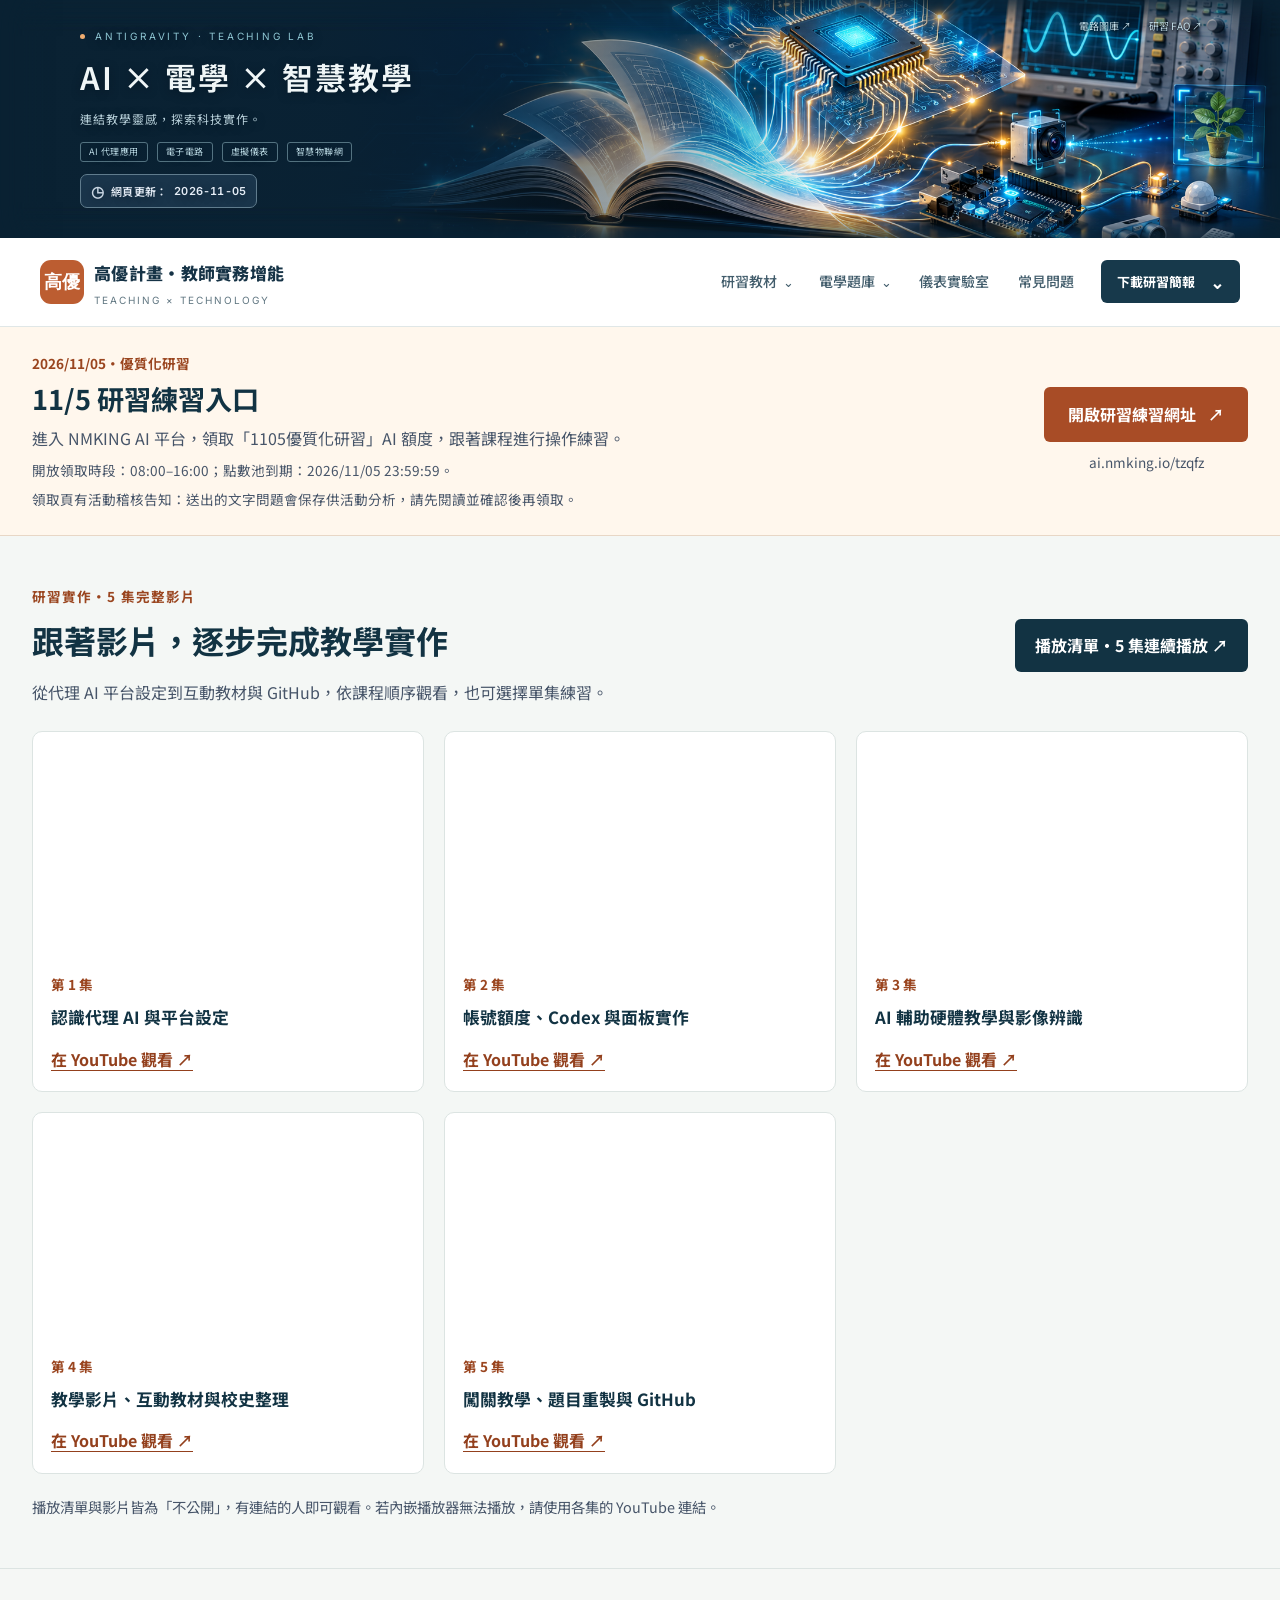
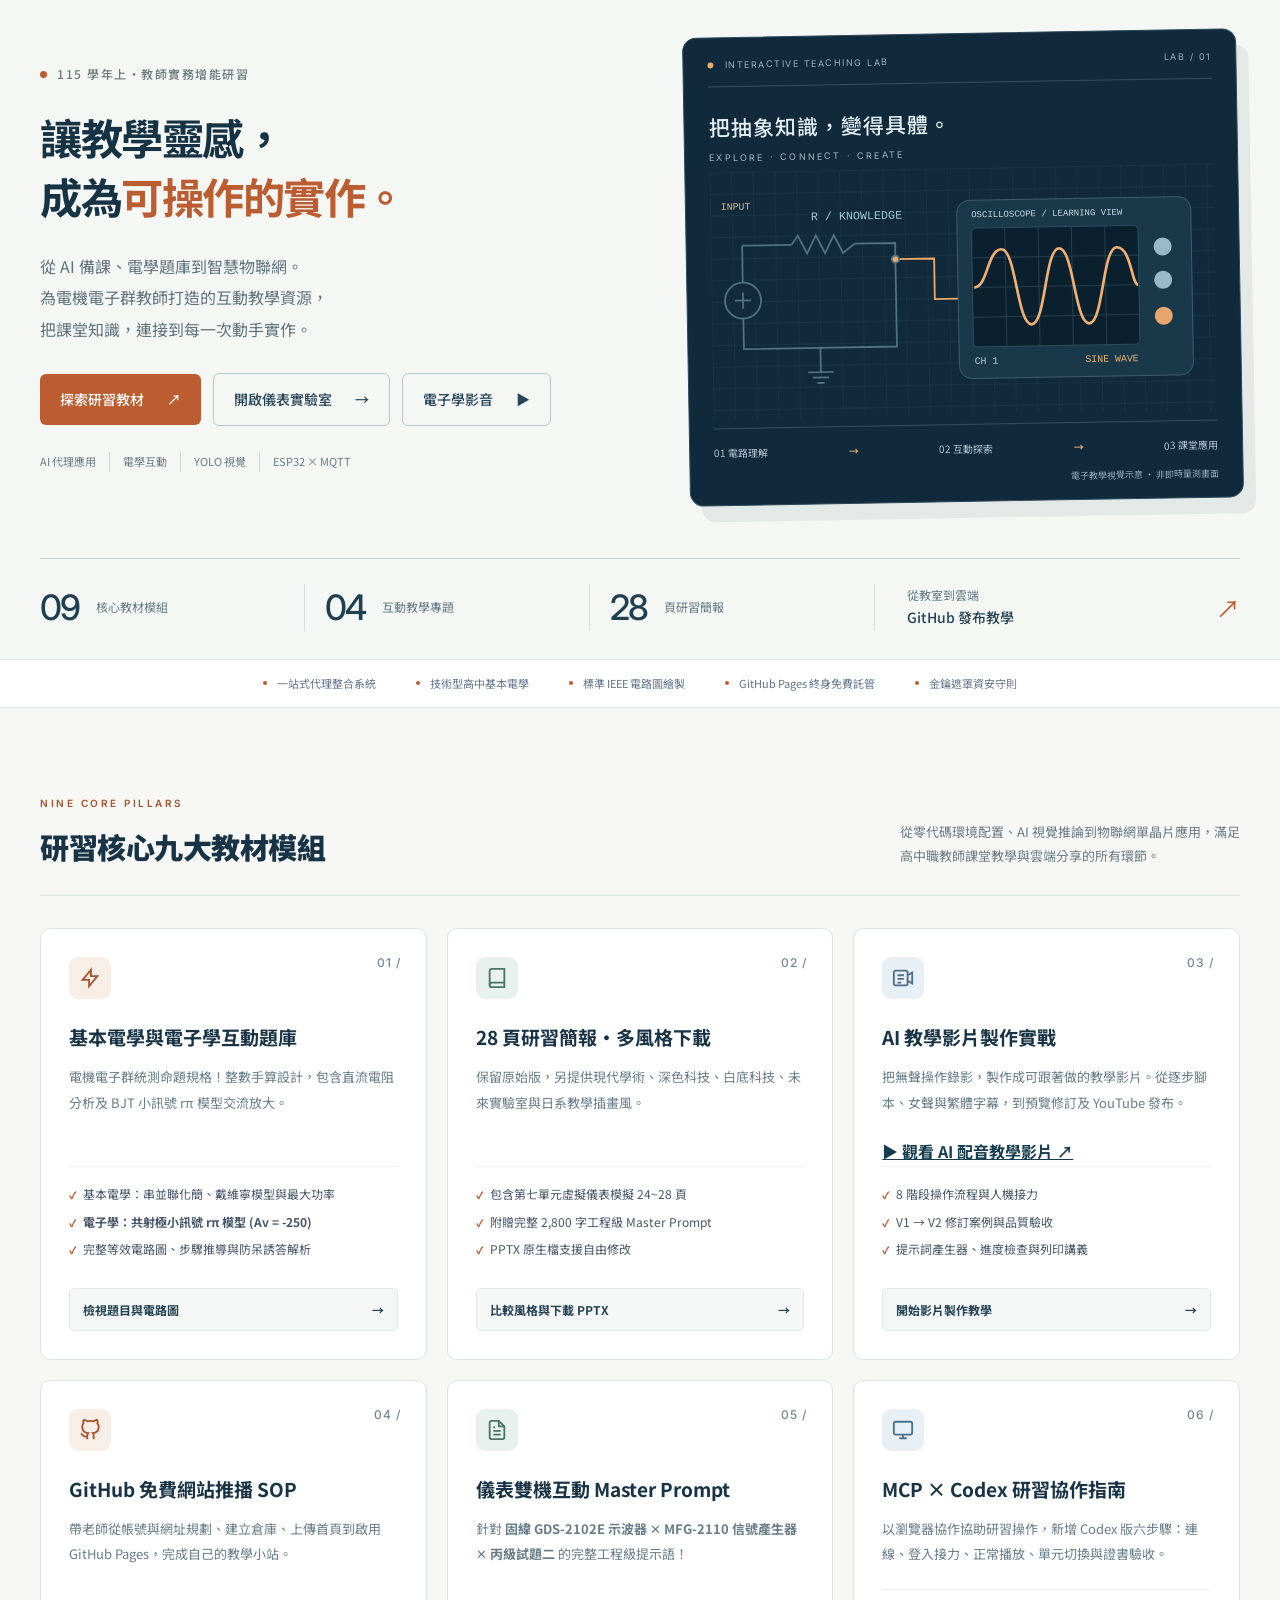
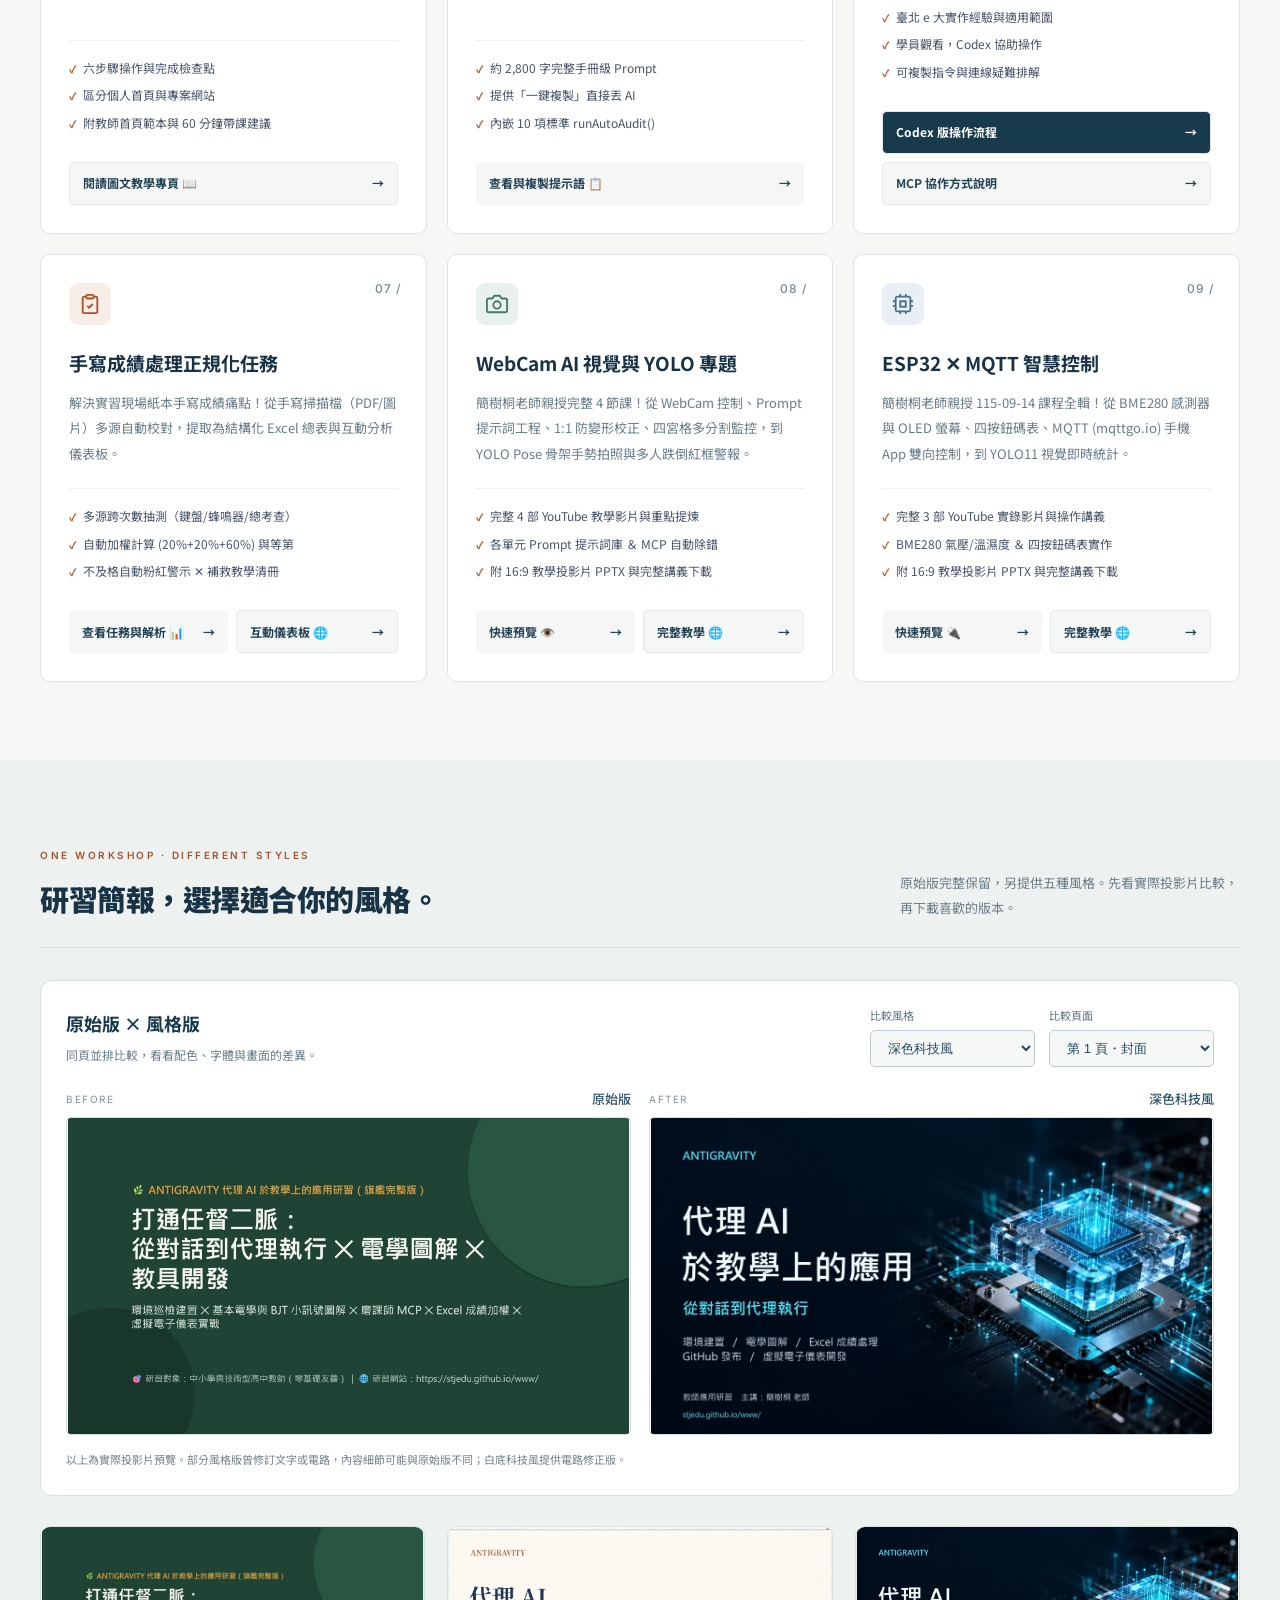
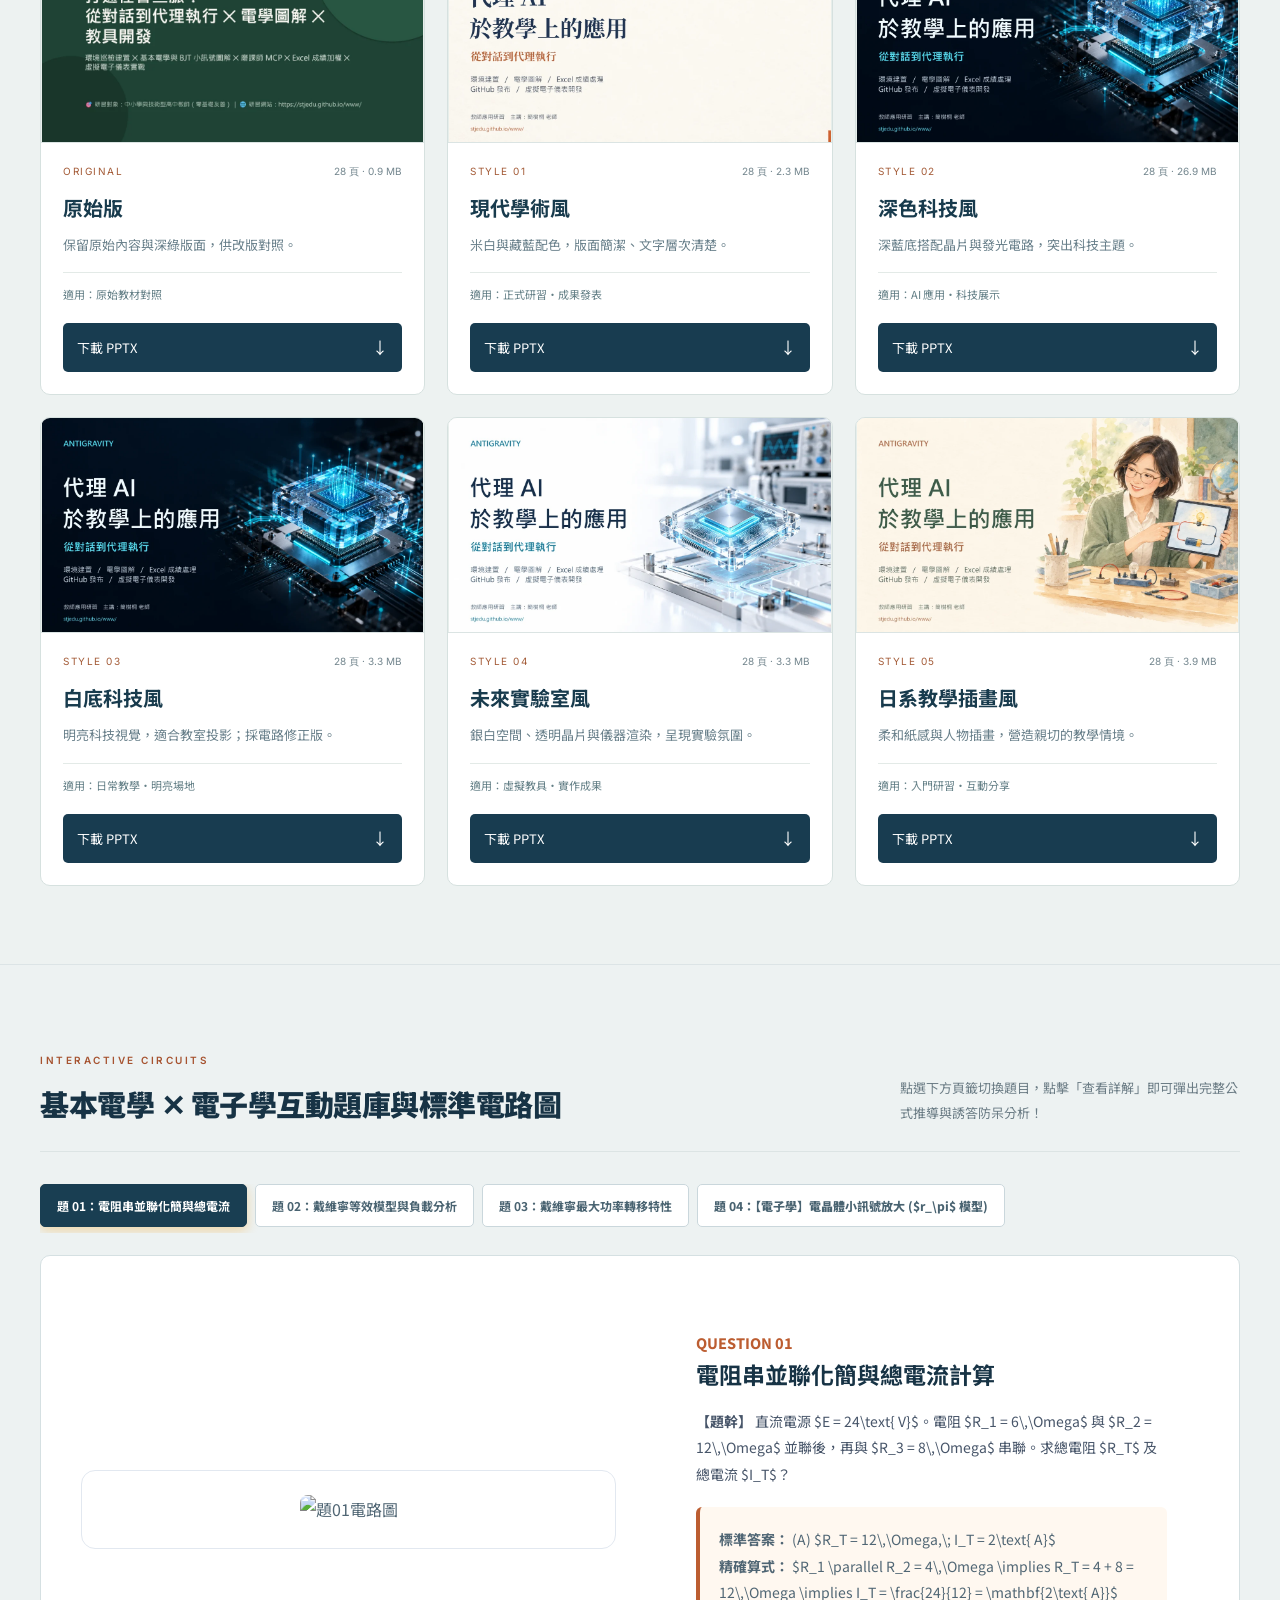
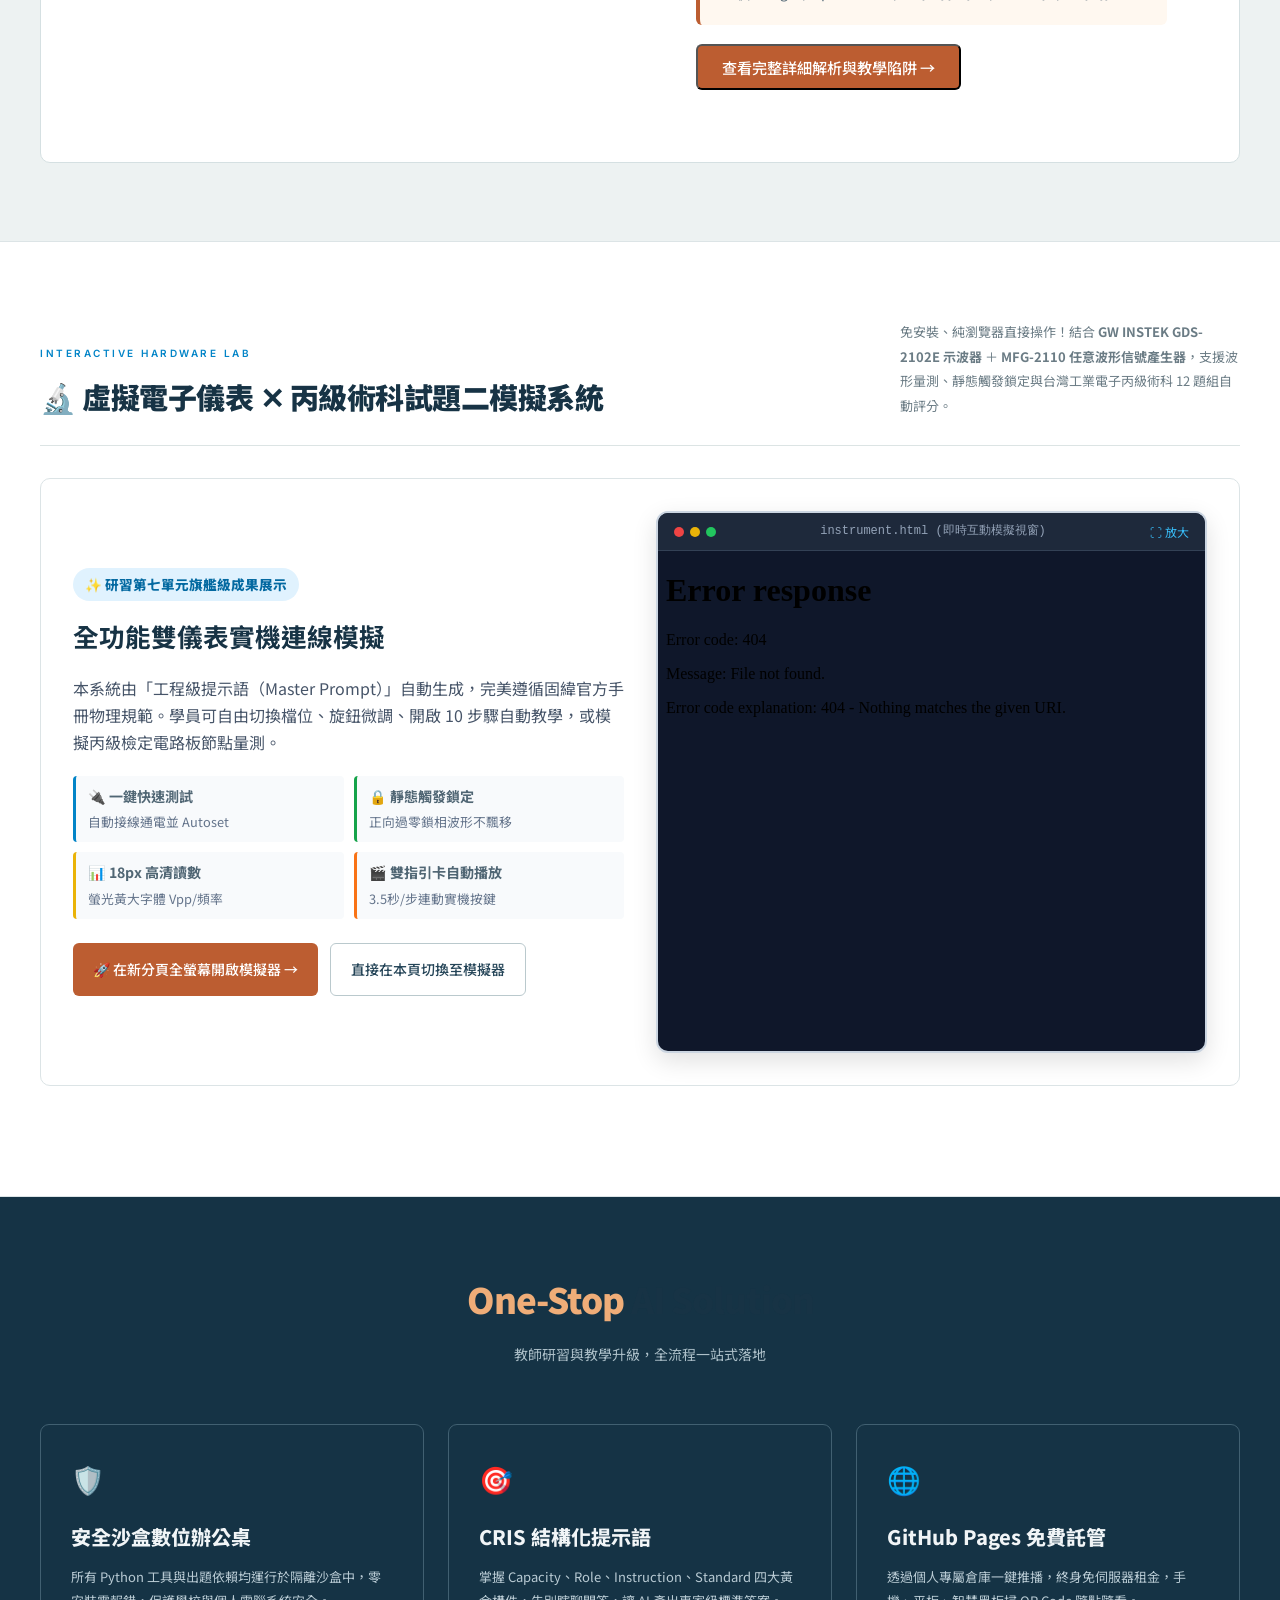
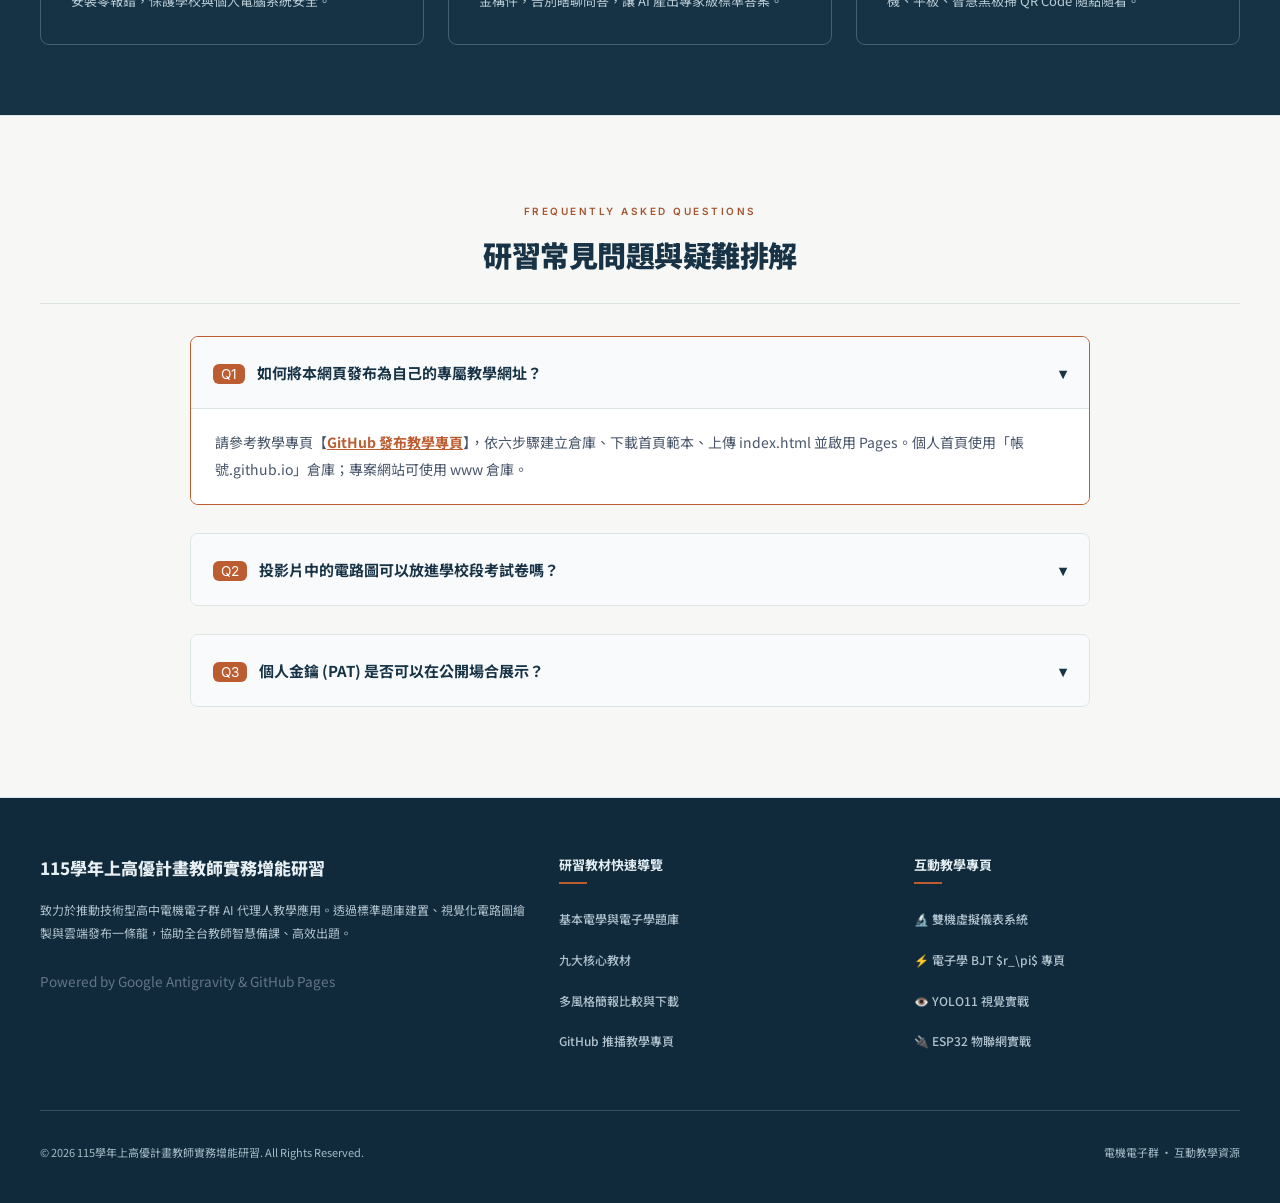
==== commit 028e15ef: "更新 11/5 研習練習入口與領取資訊" ====
--- a/index.html
+++ b/index.html
@@ -992,7 +992,7 @@
     <!-- 01 頂部資訊列 -->
     <div class="site-topbar teaching-masthead">
 <div class="masthead-container">
- <div class="masthead-copy"><div class="masthead-eyebrow"><span></span> ANTIGRAVITY · TEACHING LAB</div><div class="masthead-title">AI × 電學 × 智慧教學</div><p>連結教學靈感，探索科技實作。</p><div class="masthead-tags"><span>AI 代理應用</span><span>電子電路</span><span>虛擬儀表</span><span>智慧物聯網</span></div><div class="masthead-updated"><span aria-hidden="true">◷</span> 網頁更新：<time datetime="2026-10-30">2026-10-30</time></div></div>
+ <div class="masthead-copy"><div class="masthead-eyebrow"><span></span> ANTIGRAVITY · TEACHING LAB</div><div class="masthead-title">AI × 電學 × 智慧教學</div><p>連結教學靈感，探索科技實作。</p><div class="masthead-tags"><span>AI 代理應用</span><span>電子電路</span><span>虛擬儀表</span><span>智慧物聯網</span></div><div class="masthead-updated"><span aria-hidden="true">◷</span> 網頁更新：<time datetime="2026-11-05">2026-11-05</time></div></div>
  <nav class="masthead-links" aria-label="橫幅快速連結"><a href="#circuits">電路圖庫 ↗</a><a href="#faq">研習 FAQ ↗</a></nav>
 </div></div>
 
@@ -1018,19 +1018,19 @@
         </div>
     </header>
 
-    <!-- 2026-10-29 研習練習入口 -->
-    <section class="workshop-practice" id="workshop-1029" aria-labelledby="workshop-practice-title">
+    <!-- 2026-11-05 研習練習入口 -->
+    <section class="workshop-practice" id="workshop-1105" aria-labelledby="workshop-practice-title">
         <div class="workshop-practice-inner">
             <div>
-                <div class="workshop-practice-date"><time datetime="2026-10-29">2026/10/29</time>・優質化研習</div>
-                <h2 id="workshop-practice-title">10/29 研習練習入口</h2>
-                <p>進入 NMKING AI 平台，領取「優質化研習（1029）」AI 額度，跟著課程進行操作練習。</p>
-                <p class="workshop-practice-note">開放領取時段：08:00–16:00；點數池到期：2026/10/29 23:59:59。</p>
+                <div class="workshop-practice-date"><time datetime="2026-11-05">2026/11/05</time>・優質化研習</div>
+                <h2 id="workshop-practice-title">11/5 研習練習入口</h2>
+                <p>進入 NMKING AI 平台，領取「1105優質化研習」AI 額度，跟著課程進行操作練習。</p>
+                <p class="workshop-practice-note">開放領取時段：08:00–16:00；點數池到期：2026/11/05 23:59:59。</p>
                 <p class="workshop-practice-note">領取頁有活動稽核告知：送出的文字問題會保存供活動分析，請先閱讀並確認後再領取。</p>
             </div>
             <div class="workshop-practice-action">
-                <a class="workshop-practice-link" href="https://ai.nmking.io/qbdrj" target="_blank" rel="noopener noreferrer" aria-label="開啟研習練習網址（另開新分頁）">開啟研習練習網址 <span aria-hidden="true">↗</span></a>
-                <span class="workshop-practice-url">ai.nmking.io/qbdrj</span>
+                <a class="workshop-practice-link" href="https://ai.nmking.io/tzqfz" target="_blank" rel="noopener noreferrer" aria-label="開啟研習練習網址（另開新分頁）">開啟研習練習網址 <span aria-hidden="true">↗</span></a>
+                <span class="workshop-practice-url">ai.nmking.io/tzqfz</span>
             </div>
         </div>
     </section>
@@ -1047,20 +1047,20 @@
 </div>
 <div class="workshop-video-grid">
 <article class="workshop-video-card">
-<iframe src="https://www.youtube-nocookie.com/embed/lTny45IuSlw" title="第 1 集：認識代理 AI 與平台設定" loading="lazy" allow="accelerometer; autoplay; clipboard-write; encrypted-media; gyroscope; picture-in-picture; web-share" referrerpolicy="strict-origin-when-cross-origin" allowfullscreen></iframe>
-<div class="workshop-video-copy"><span>第 1 集</span><h3>認識代理 AI 與平台設定</h3><a href="https://youtu.be/lTny45IuSlw" target="_blank" rel="noopener noreferrer" aria-label="在 YouTube 觀看第 1 集：認識代理 AI 與平台設定（另開新分頁）">在 YouTube 觀看 ↗</a></div>
+<iframe src="https://www.youtube-nocookie.com/embed/lTny45luSlw" title="第 1 集：認識代理 AI 與平台設定" loading="lazy" allow="accelerometer; autoplay; clipboard-write; encrypted-media; gyroscope; picture-in-picture; web-share" referrerpolicy="strict-origin-when-cross-origin" allowfullscreen></iframe>
+<div class="workshop-video-copy"><span>第 1 集</span><h3>認識代理 AI 與平台設定</h3><a href="https://youtu.be/lTny45luSlw" target="_blank" rel="noopener noreferrer" aria-label="在 YouTube 觀看第 1 集：認識代理 AI 與平台設定（另開新分頁）">在 YouTube 觀看 ↗</a></div>
 </article>
 <article class="workshop-video-card">
 <iframe src="https://www.youtube-nocookie.com/embed/6psMpAZbbSI" title="第 2 集：帳號額度、Codex 與面板實作" loading="lazy" allow="accelerometer; autoplay; clipboard-write; encrypted-media; gyroscope; picture-in-picture; web-share" referrerpolicy="strict-origin-when-cross-origin" allowfullscreen></iframe>
 <div class="workshop-video-copy"><span>第 2 集</span><h3>帳號額度、Codex 與面板實作</h3><a href="https://youtu.be/6psMpAZbbSI" target="_blank" rel="noopener noreferrer" aria-label="在 YouTube 觀看第 2 集：帳號額度、Codex 與面板實作（另開新分頁）">在 YouTube 觀看 ↗</a></div>
 </article>
 <article class="workshop-video-card">
-<iframe src="https://www.youtube-nocookie.com/embed/s4LR2Y_hNNE" title="第 3 集：AI 輔助硬體教學與影像辨識" loading="lazy" allow="accelerometer; autoplay; clipboard-write; encrypted-media; gyroscope; picture-in-picture; web-share" referrerpolicy="strict-origin-when-cross-origin" allowfullscreen></iframe>
-<div class="workshop-video-copy"><span>第 3 集</span><h3>AI 輔助硬體教學與影像辨識</h3><a href="https://youtu.be/s4LR2Y_hNNE" target="_blank" rel="noopener noreferrer" aria-label="在 YouTube 觀看第 3 集：AI 輔助硬體教學與影像辨識（另開新分頁）">在 YouTube 觀看 ↗</a></div>
+<iframe src="https://www.youtube-nocookie.com/embed/s4LR2Y_nNNE" title="第 3 集：AI 輔助硬體教學與影像辨識" loading="lazy" allow="accelerometer; autoplay; clipboard-write; encrypted-media; gyroscope; picture-in-picture; web-share" referrerpolicy="strict-origin-when-cross-origin" allowfullscreen></iframe>
+<div class="workshop-video-copy"><span>第 3 集</span><h3>AI 輔助硬體教學與影像辨識</h3><a href="https://youtu.be/s4LR2Y_nNNE" target="_blank" rel="noopener noreferrer" aria-label="在 YouTube 觀看第 3 集：AI 輔助硬體教學與影像辨識（另開新分頁）">在 YouTube 觀看 ↗</a></div>
 </article>
 <article class="workshop-video-card">
-<iframe src="https://www.youtube-nocookie.com/embed/i_ASDp17w8g" title="第 4 集：教學影片、互動教材與校史整理" loading="lazy" allow="accelerometer; autoplay; clipboard-write; encrypted-media; gyroscope; picture-in-picture; web-share" referrerpolicy="strict-origin-when-cross-origin" allowfullscreen></iframe>
-<div class="workshop-video-copy"><span>第 4 集</span><h3>教學影片、互動教材與校史整理</h3><a href="https://youtu.be/i_ASDp17w8g" target="_blank" rel="noopener noreferrer" aria-label="在 YouTube 觀看第 4 集：教學影片、互動教材與校史整理（另開新分頁）">在 YouTube 觀看 ↗</a></div>
+<iframe src="https://www.youtube-nocookie.com/embed/_iASDp17w8g" title="第 4 集：教學影片、互動教材與校史整理" loading="lazy" allow="accelerometer; autoplay; clipboard-write; encrypted-media; gyroscope; picture-in-picture; web-share" referrerpolicy="strict-origin-when-cross-origin" allowfullscreen></iframe>
+<div class="workshop-video-copy"><span>第 4 集</span><h3>教學影片、互動教材與校史整理</h3><a href="https://youtu.be/_iASDp17w8g" target="_blank" rel="noopener noreferrer" aria-label="在 YouTube 觀看第 4 集：教學影片、互動教材與校史整理（另開新分頁）">在 YouTube 觀看 ↗</a></div>
 </article>
 <article class="workshop-video-card">
 <iframe src="https://www.youtube-nocookie.com/embed/bkabAMUbD94" title="第 5 集：闖關教學、題目重製與 GitHub" loading="lazy" allow="accelerometer; autoplay; clipboard-write; encrypted-media; gyroscope; picture-in-picture; web-share" referrerpolicy="strict-origin-when-cross-origin" allowfullscreen></iframe>
@@ -2238,3 +2238,5 @@
 </html>
 
 
+
+
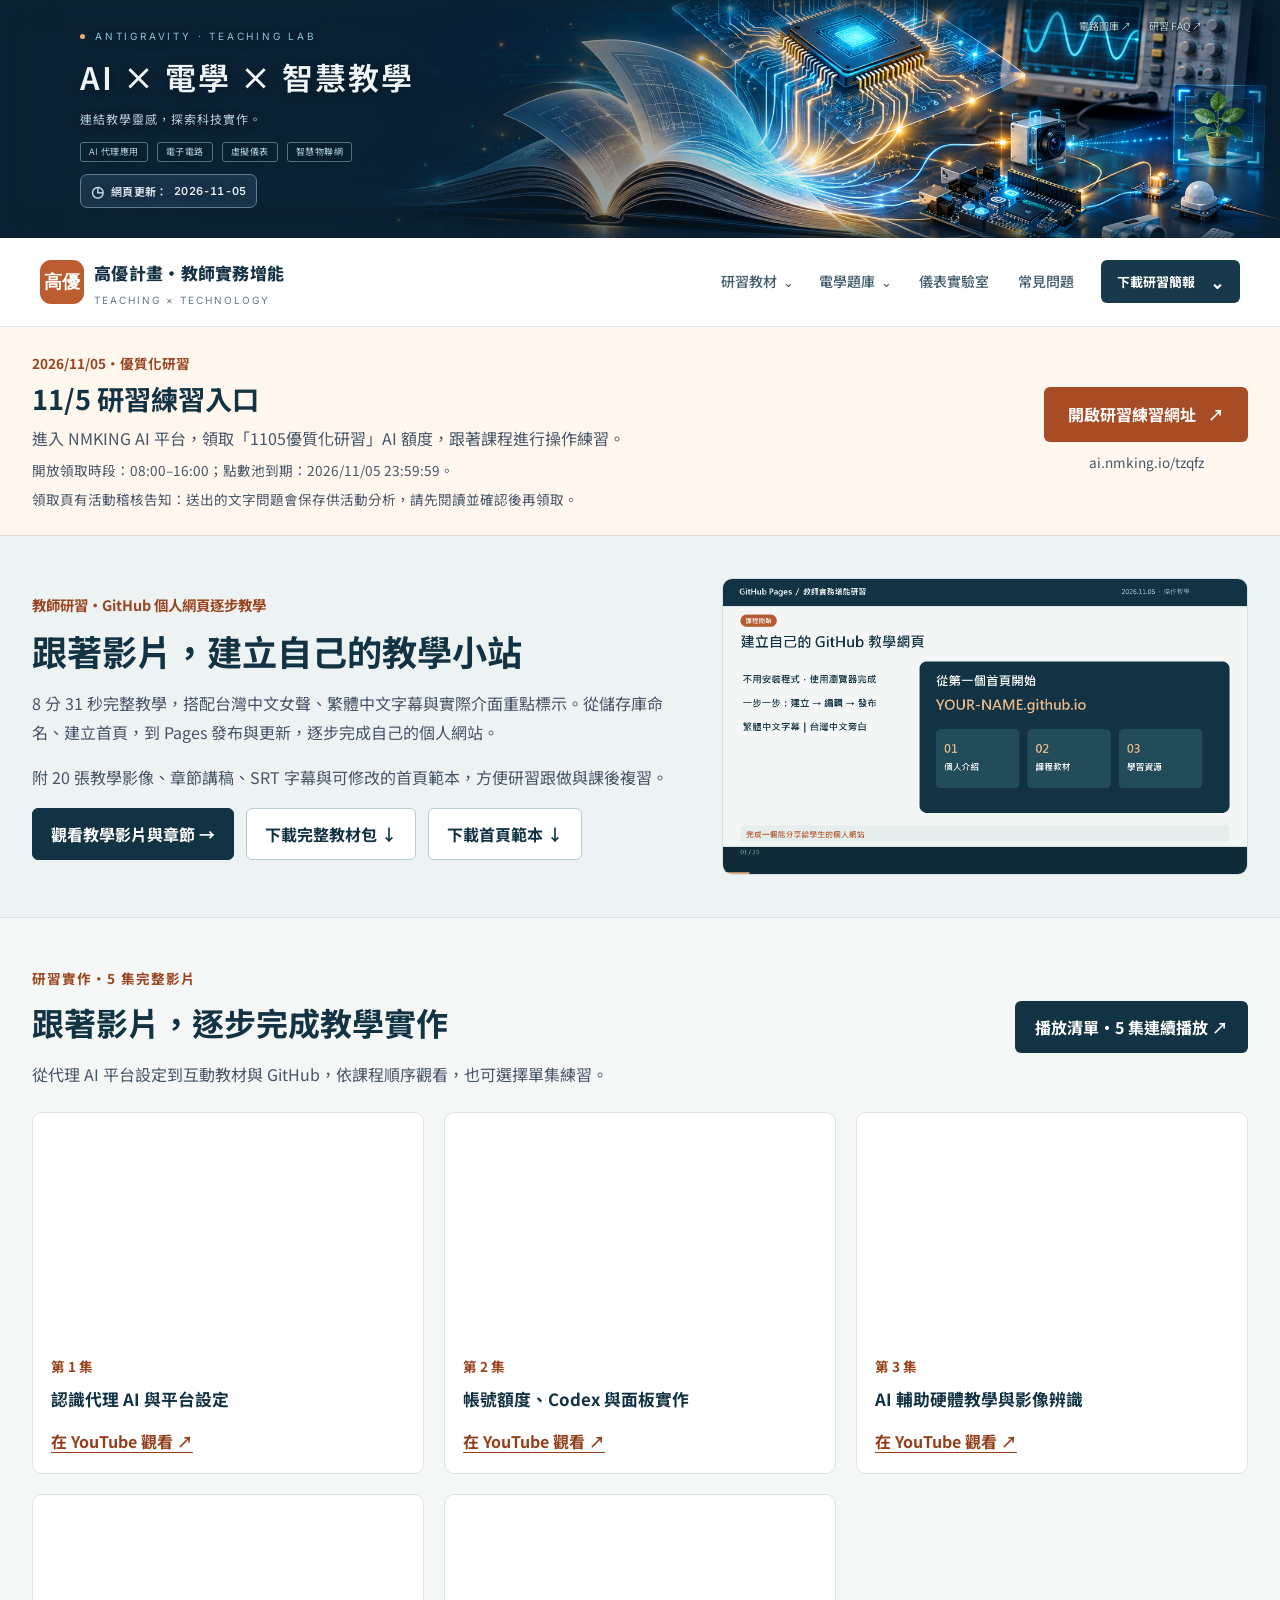
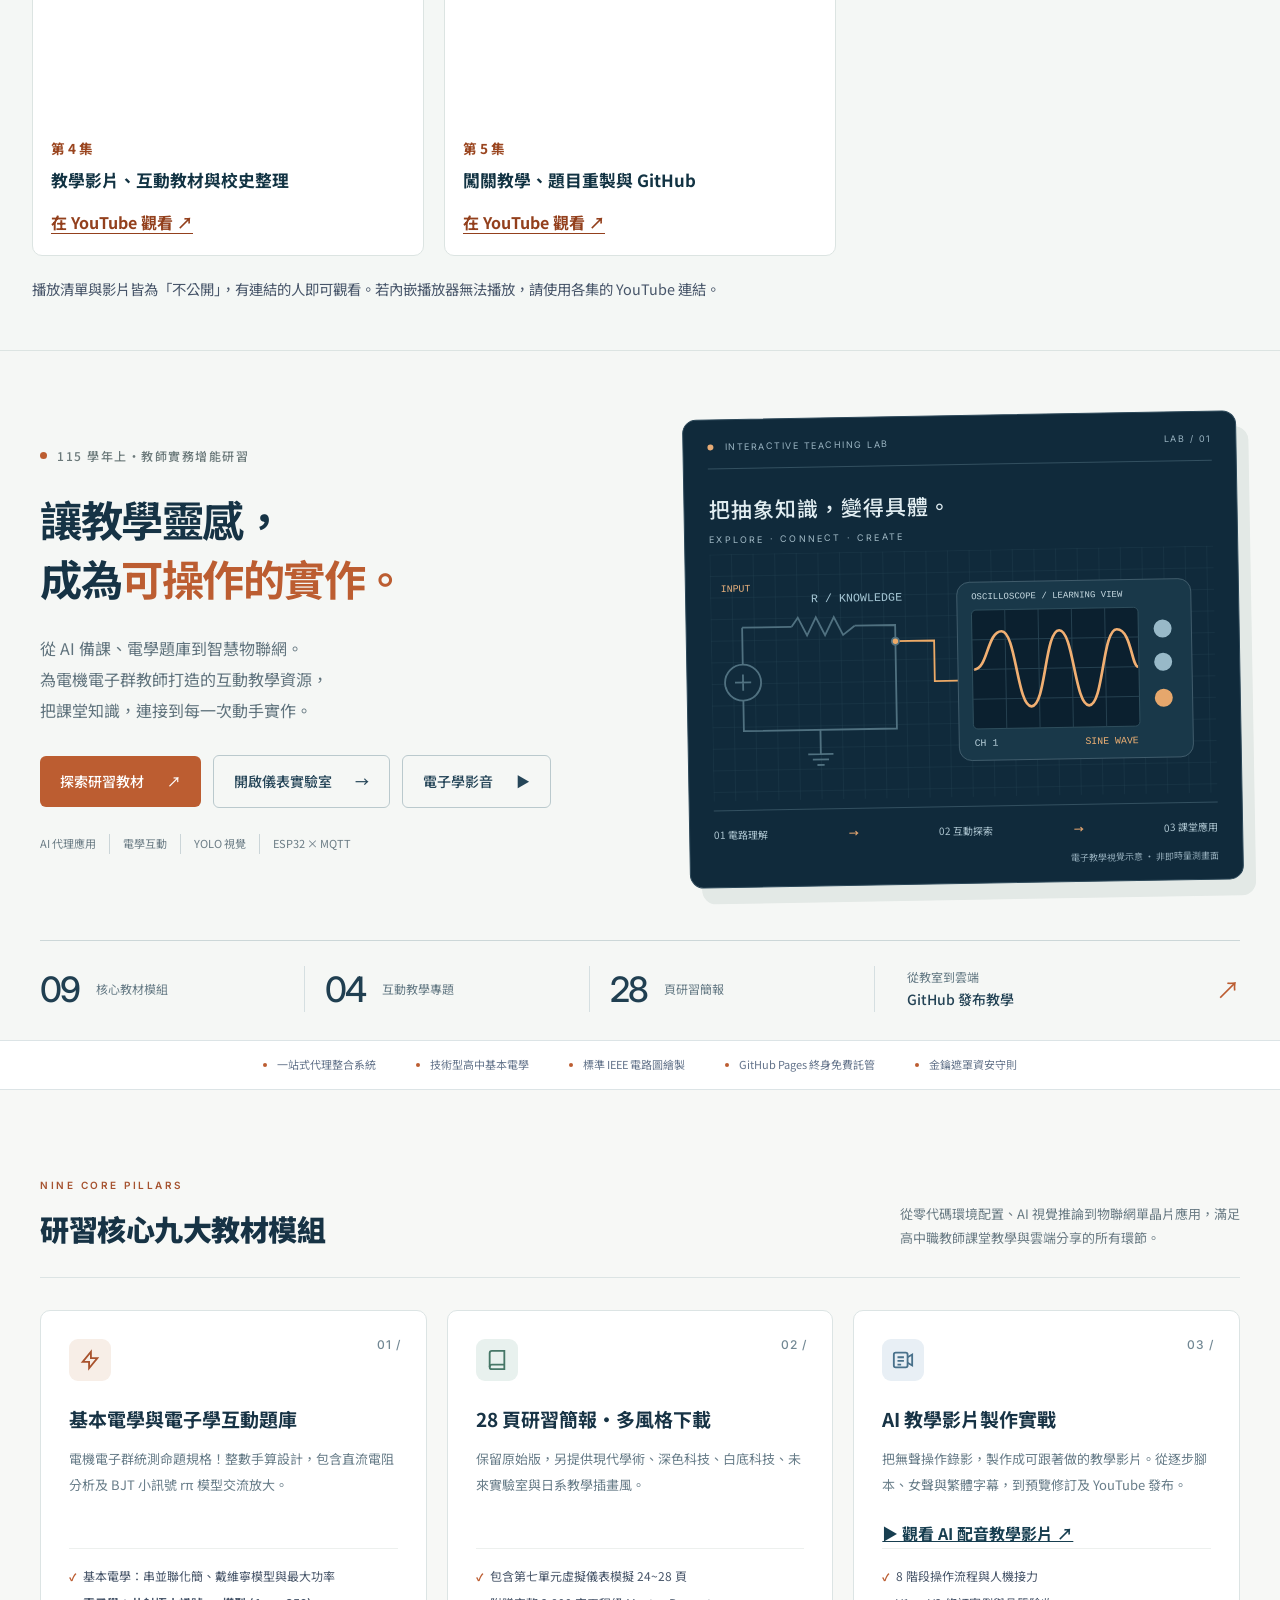
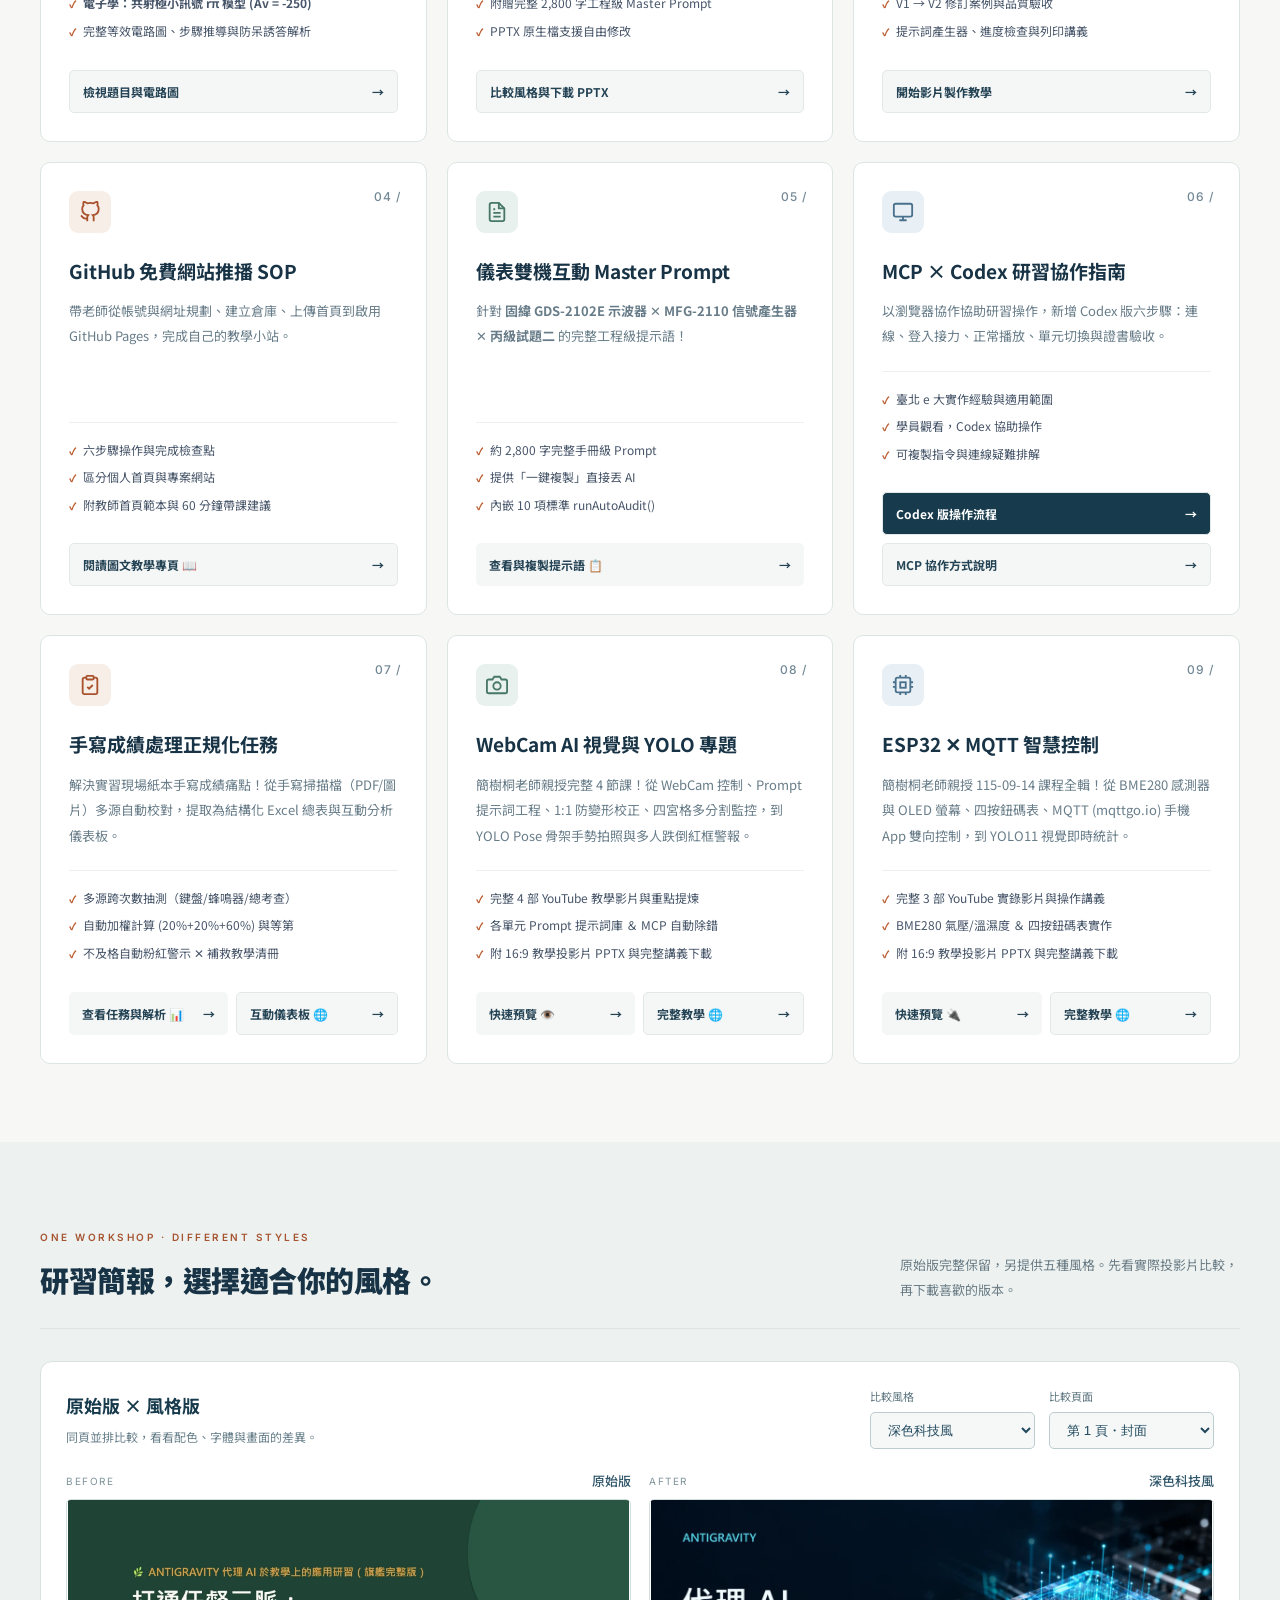
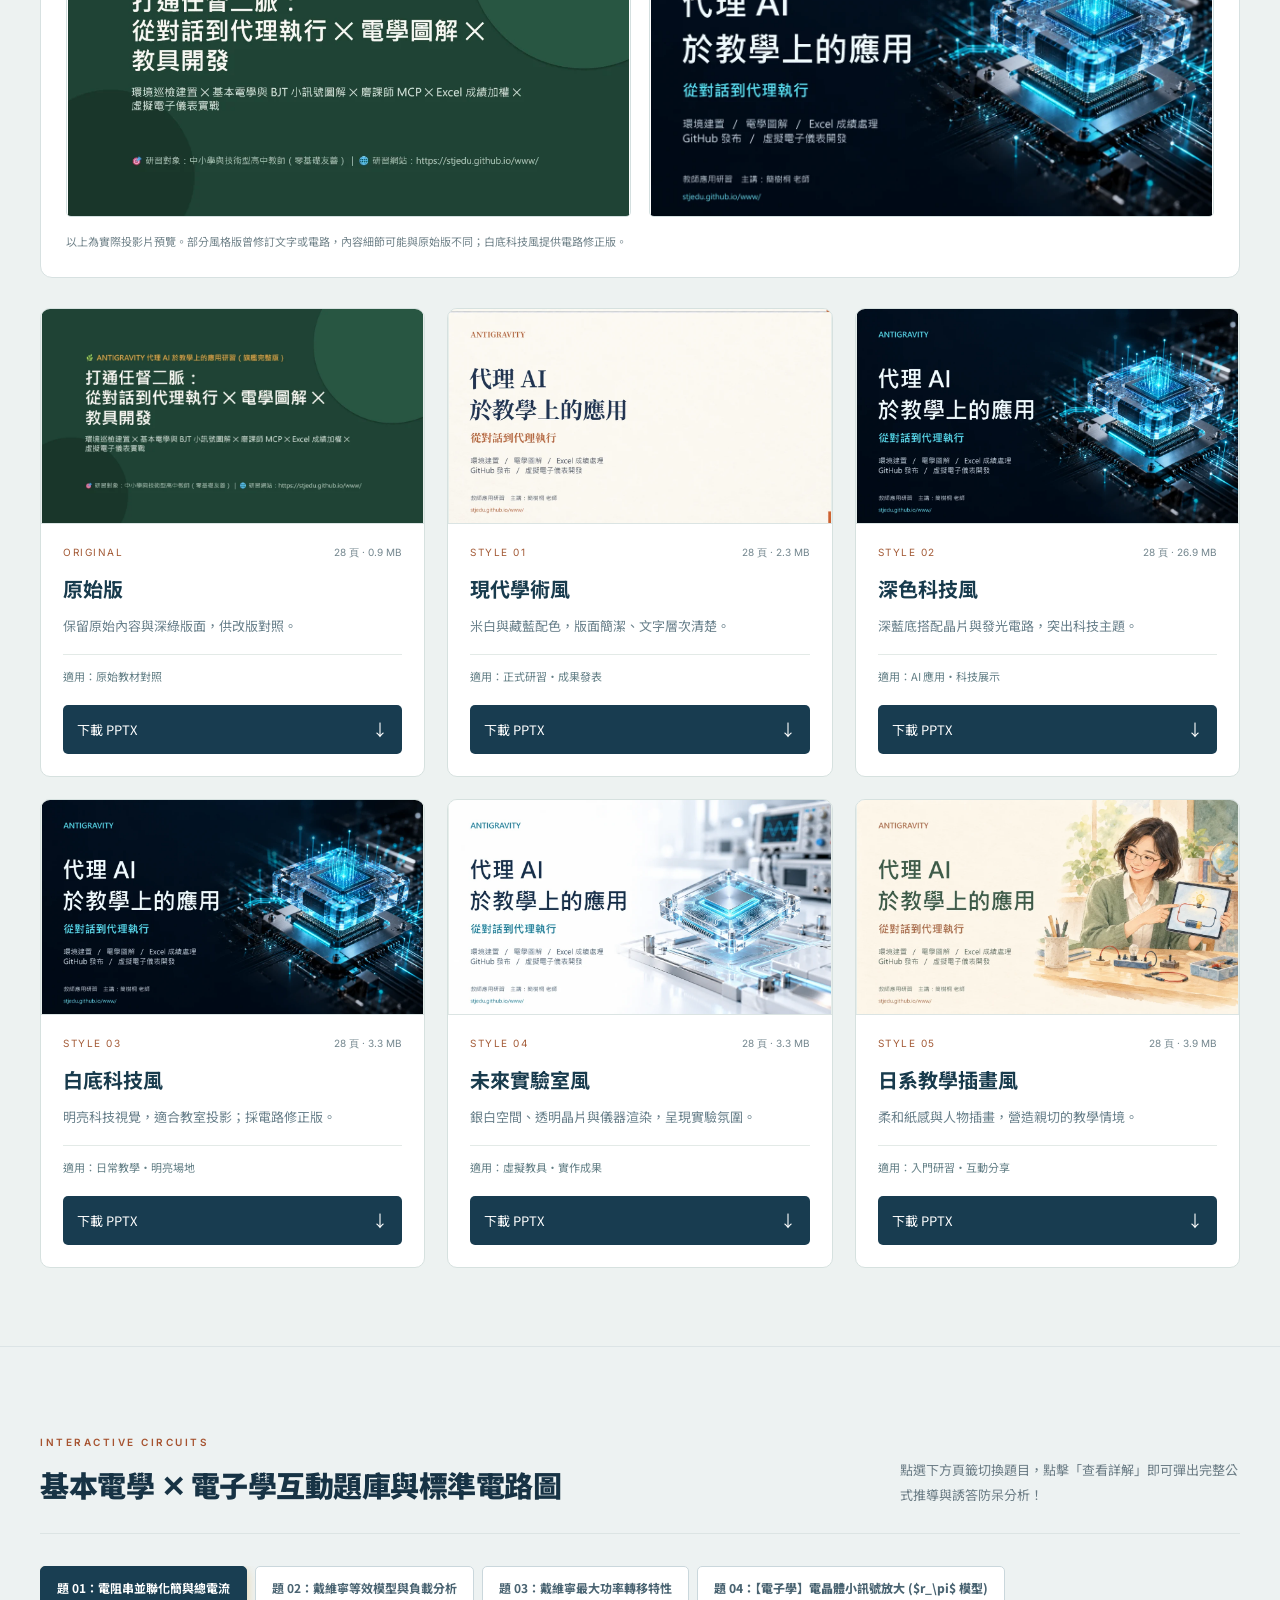
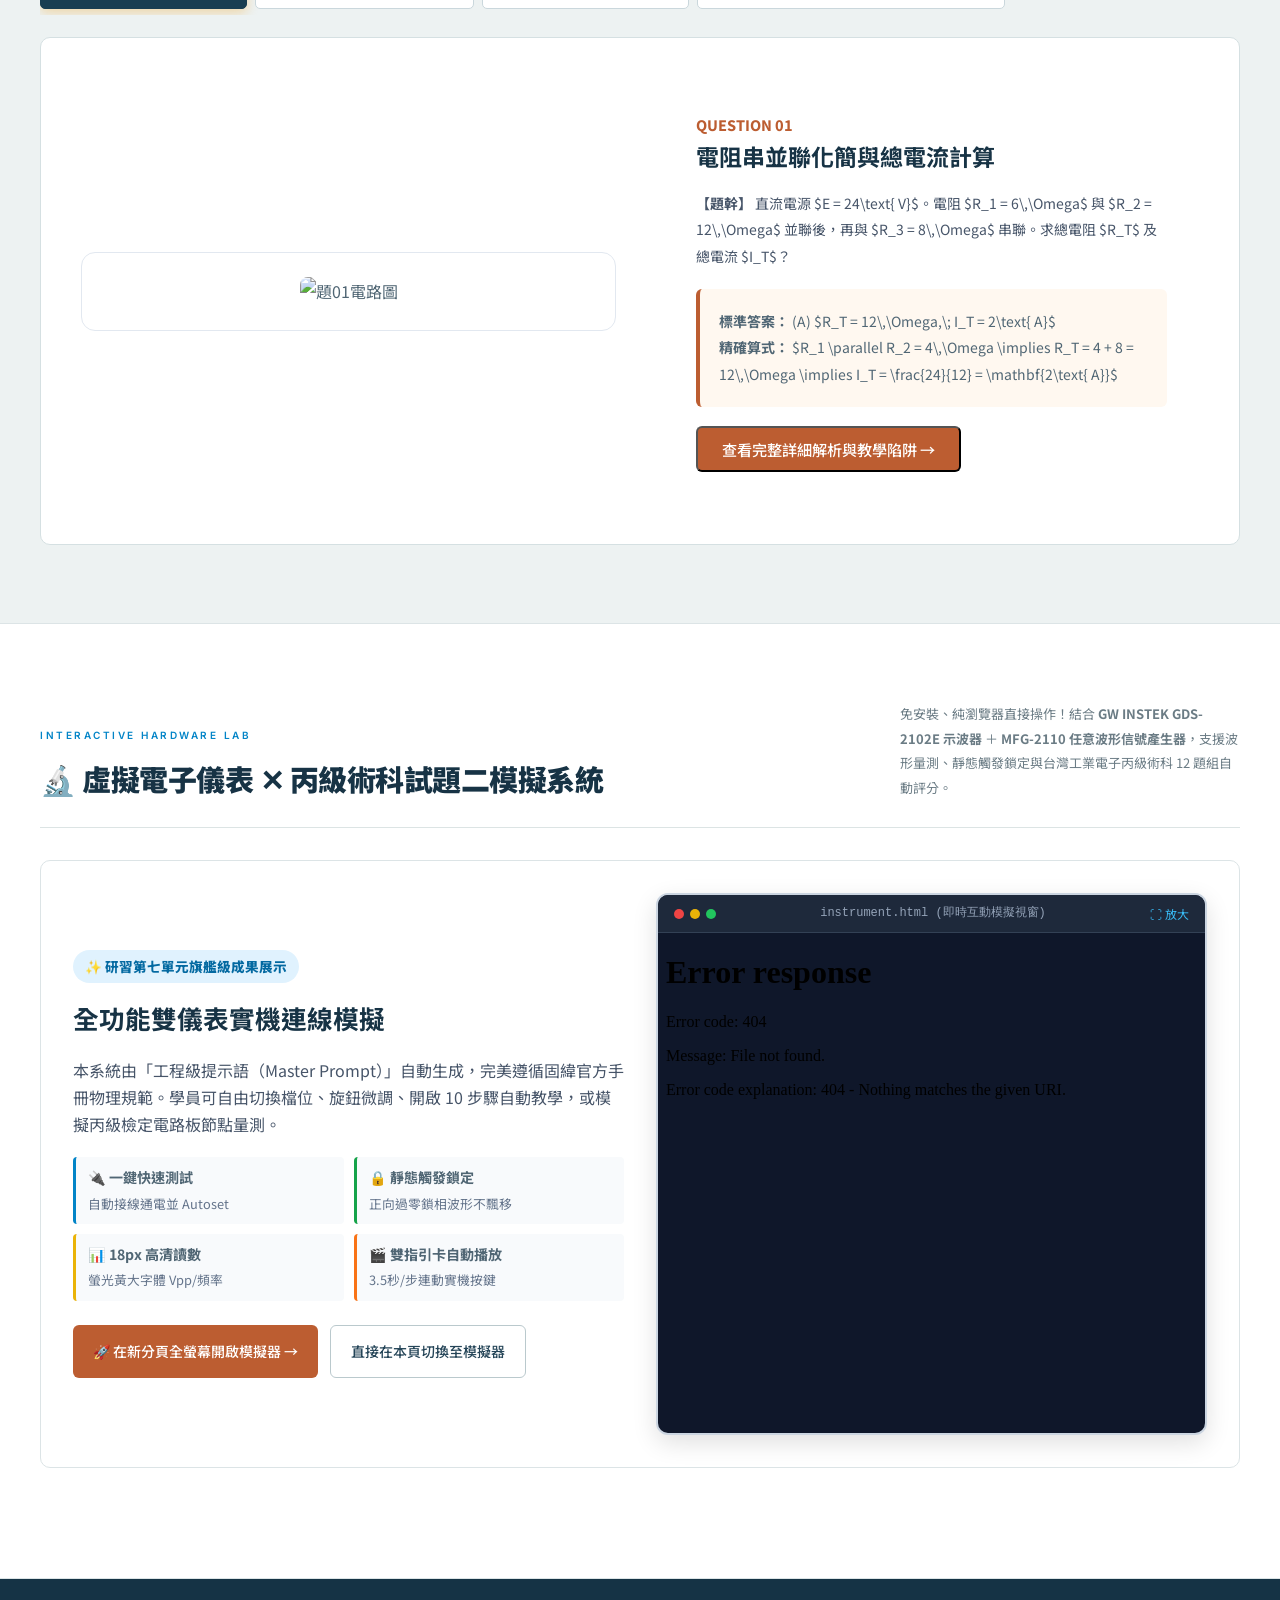
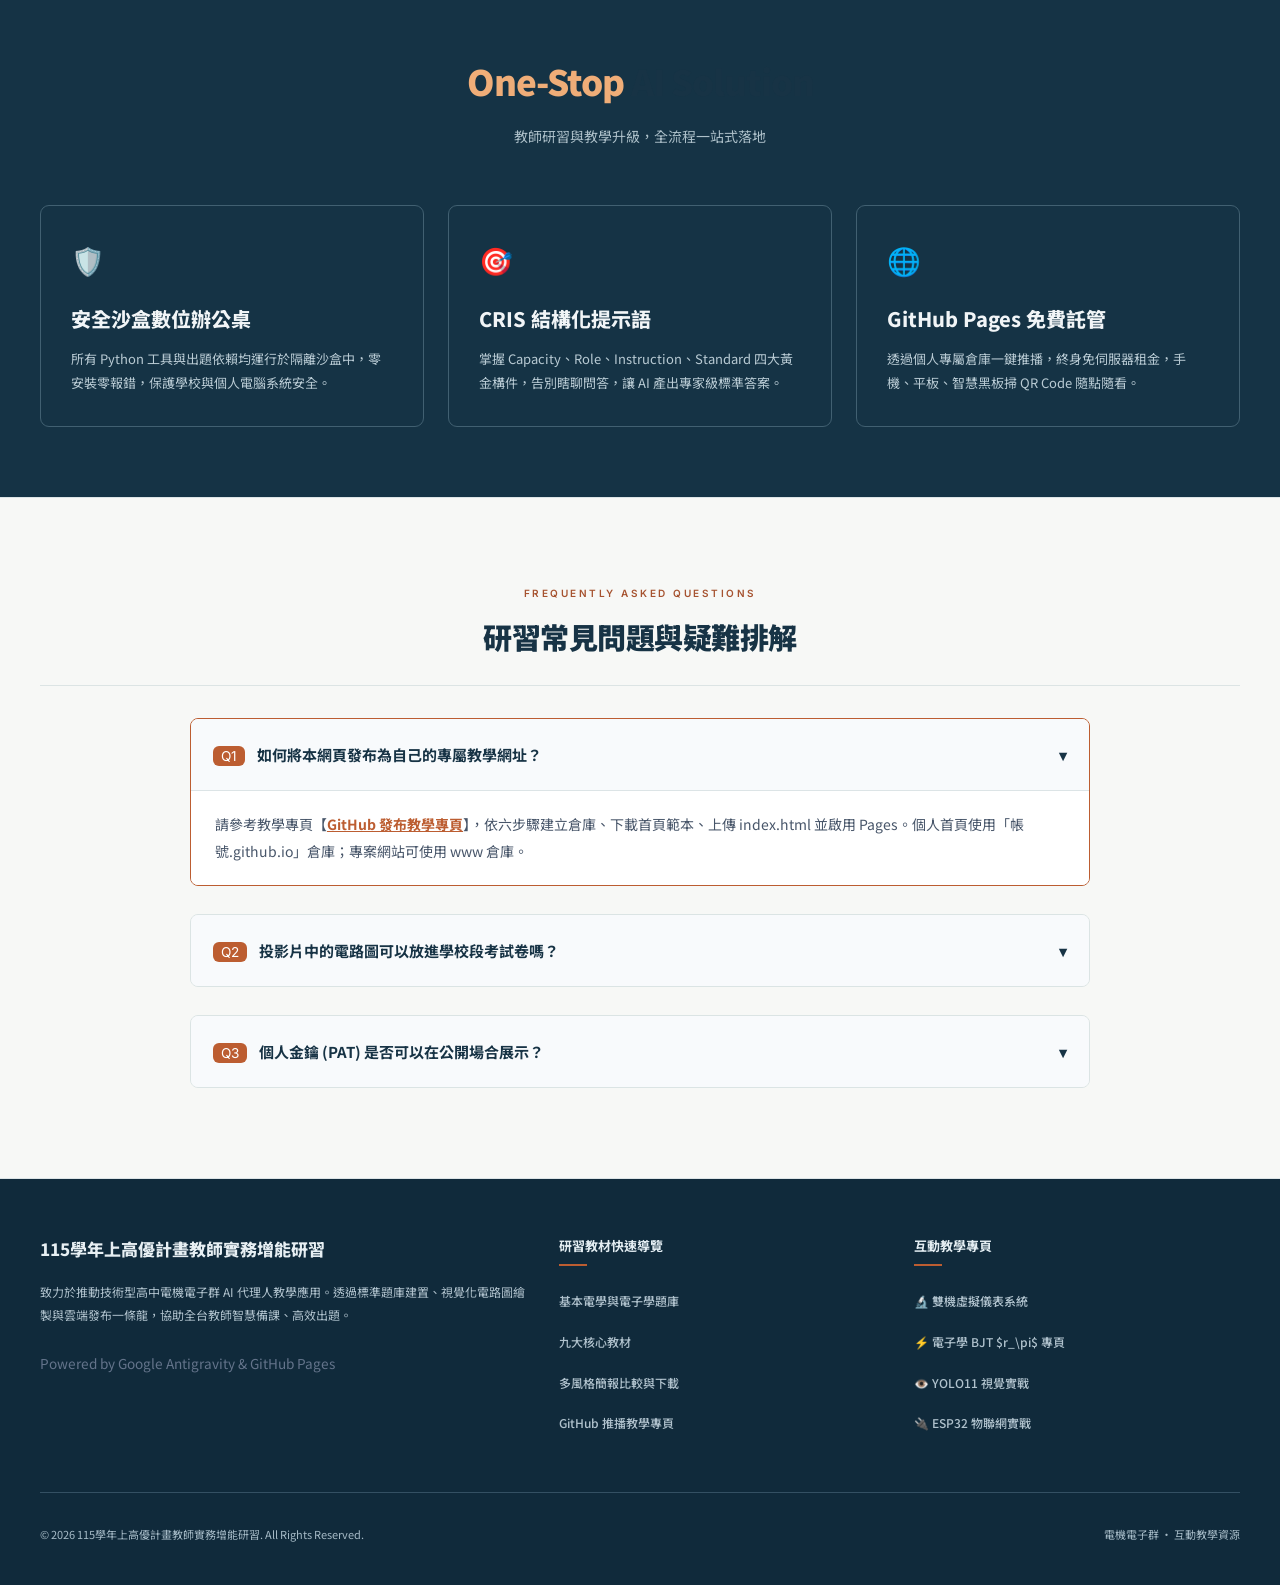
==== commit 56a3a727: "首頁加入 GitHub 個人網頁教學影片與教材下載入口" ====
--- a/index.html
+++ b/index.html
@@ -985,7 +985,19 @@
 @media(max-width:1000px){.workshop-video-grid{grid-template-columns:repeat(2,minmax(0,1fr))}}
 @media(max-width:600px){.workshop-videos-inner{padding:0 1.25rem}.workshop-video-grid{grid-template-columns:1fr}.workshop-videos{padding:32px 0}}
 </style>
-</head>
+<style>
+.github-course-feature{padding:42px 0;background:#edf3f3;border-bottom:1px solid #d4e0e3;scroll-margin-top:88px}
+.github-course-feature-inner{max-width:1400px;margin:auto;padding:0 2rem;display:grid;grid-template-columns:minmax(0,1.25fr) minmax(280px,1fr);gap:32px;align-items:center}
+.github-course-feature h2{font-size:clamp(1.6rem,3vw,2.2rem);color:#123343;margin:8px 0 14px;line-height:1.4}
+.github-course-feature p{color:#475569;line-height:1.8;margin-bottom:16px}
+.github-course-feature-tag{color:#9a451f;font-size:.9rem;font-weight:700}
+.github-course-feature-links{display:flex;gap:12px;flex-wrap:wrap}
+.github-course-feature-links a{padding:11px 18px;background:#fff;color:#123343;border:1px solid #b8cdd3;border-radius:6px;text-decoration:none;font-weight:700}
+.github-course-feature-links a:first-child{background:#123343;color:#fff;border-color:#123343}
+.github-course-feature a:focus-visible{outline:3px solid #b45b32;outline-offset:4px}
+.github-course-feature img{width:100%;display:block;border-radius:10px;border:1px solid #d4e0e3}
+@media(max-width:760px){.github-course-feature-inner{grid-template-columns:1fr;padding:0 1.25rem}}
+</style></head>
 <body>
 <a class="skip-link" href="#solutions">跳至研習教材</a>
 
@@ -1037,6 +1049,20 @@
 
 
     <!-- 03 科技首頁 HERO SECTION (橘野深黑 ✕ 橘金高質感) -->
+
+<section class="github-course-feature" id="github-pages-course" aria-labelledby="github-pages-course-title">
+<div class="github-course-feature-inner"><div>
+<div class="github-course-feature-tag">教師研習・GitHub 個人網頁逐步教學</div>
+<h2 id="github-pages-course-title">跟著影片，建立自己的教學小站</h2>
+<p>8 分 31 秒完整教學，搭配台灣中文女聲、繁體中文字幕與實際介面重點標示。從儲存庫命名、建立首頁，到 Pages 發布與更新，逐步完成自己的個人網站。</p>
+<p>附 20 張教學影像、章節講稿、SRT 字幕與可修改的首頁範本，方便研習跟做與課後複習。</p>
+<div class="github-course-feature-links">
+<a href="media/github-pages-course.html">觀看教學影片與章節 →</a>
+<a href="media/github-pages-materials.zip" download>下載完整教材包 ↓</a>
+<a href="media/github-pages-starter.html" download="index.html">下載首頁範本 ↓</a>
+</div></div>
+<a href="media/github-pages-course.html" aria-label="開啟 GitHub 個人網頁教學影片"><img src="media/github-pages-cover.png" alt="GitHub 個人網頁逐步教學影片封面：個人介紹、課程教材與學習資源" loading="lazy"></a>
+</div></section>
 
 <!-- 研習影片：播放清單與五集實作 -->
 <section class="workshop-videos" id="workshop-videos" aria-labelledby="workshop-videos-title">
@@ -2240,3 +2266,4 @@
 
 
 
+
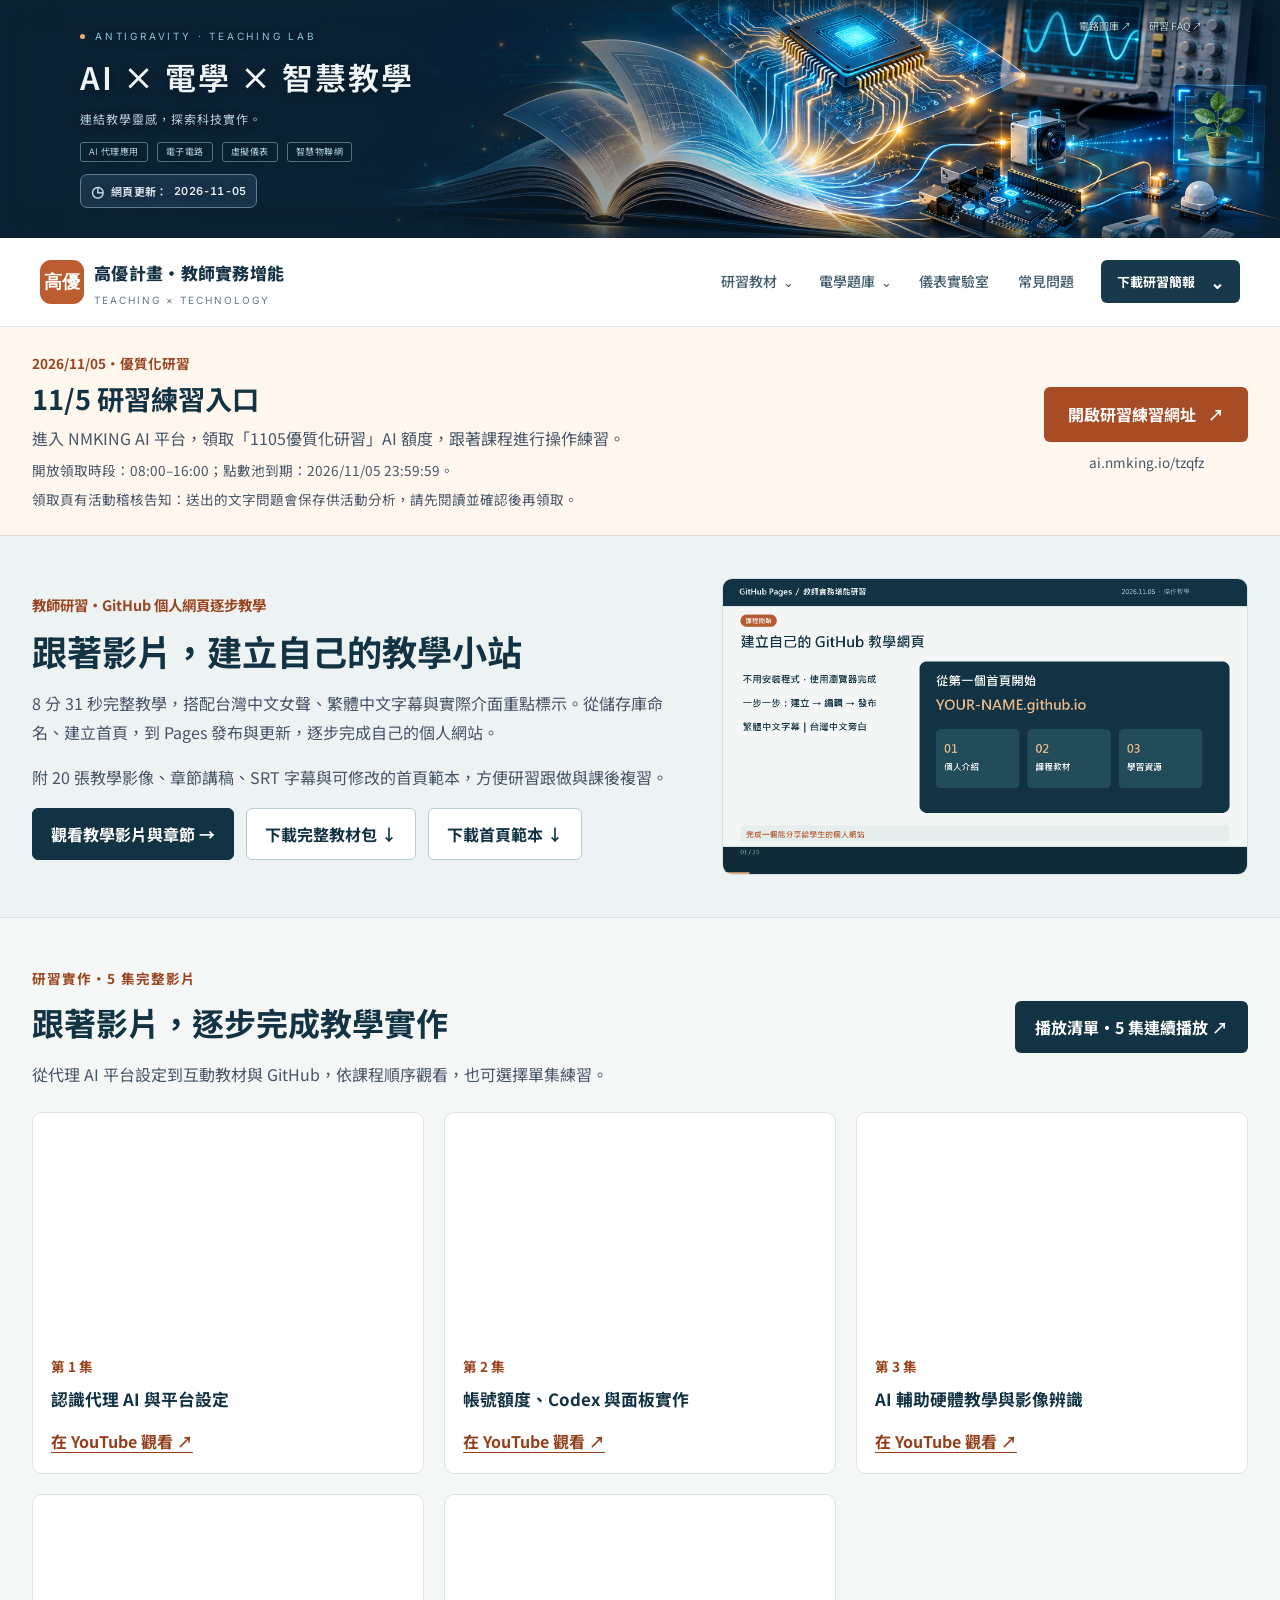
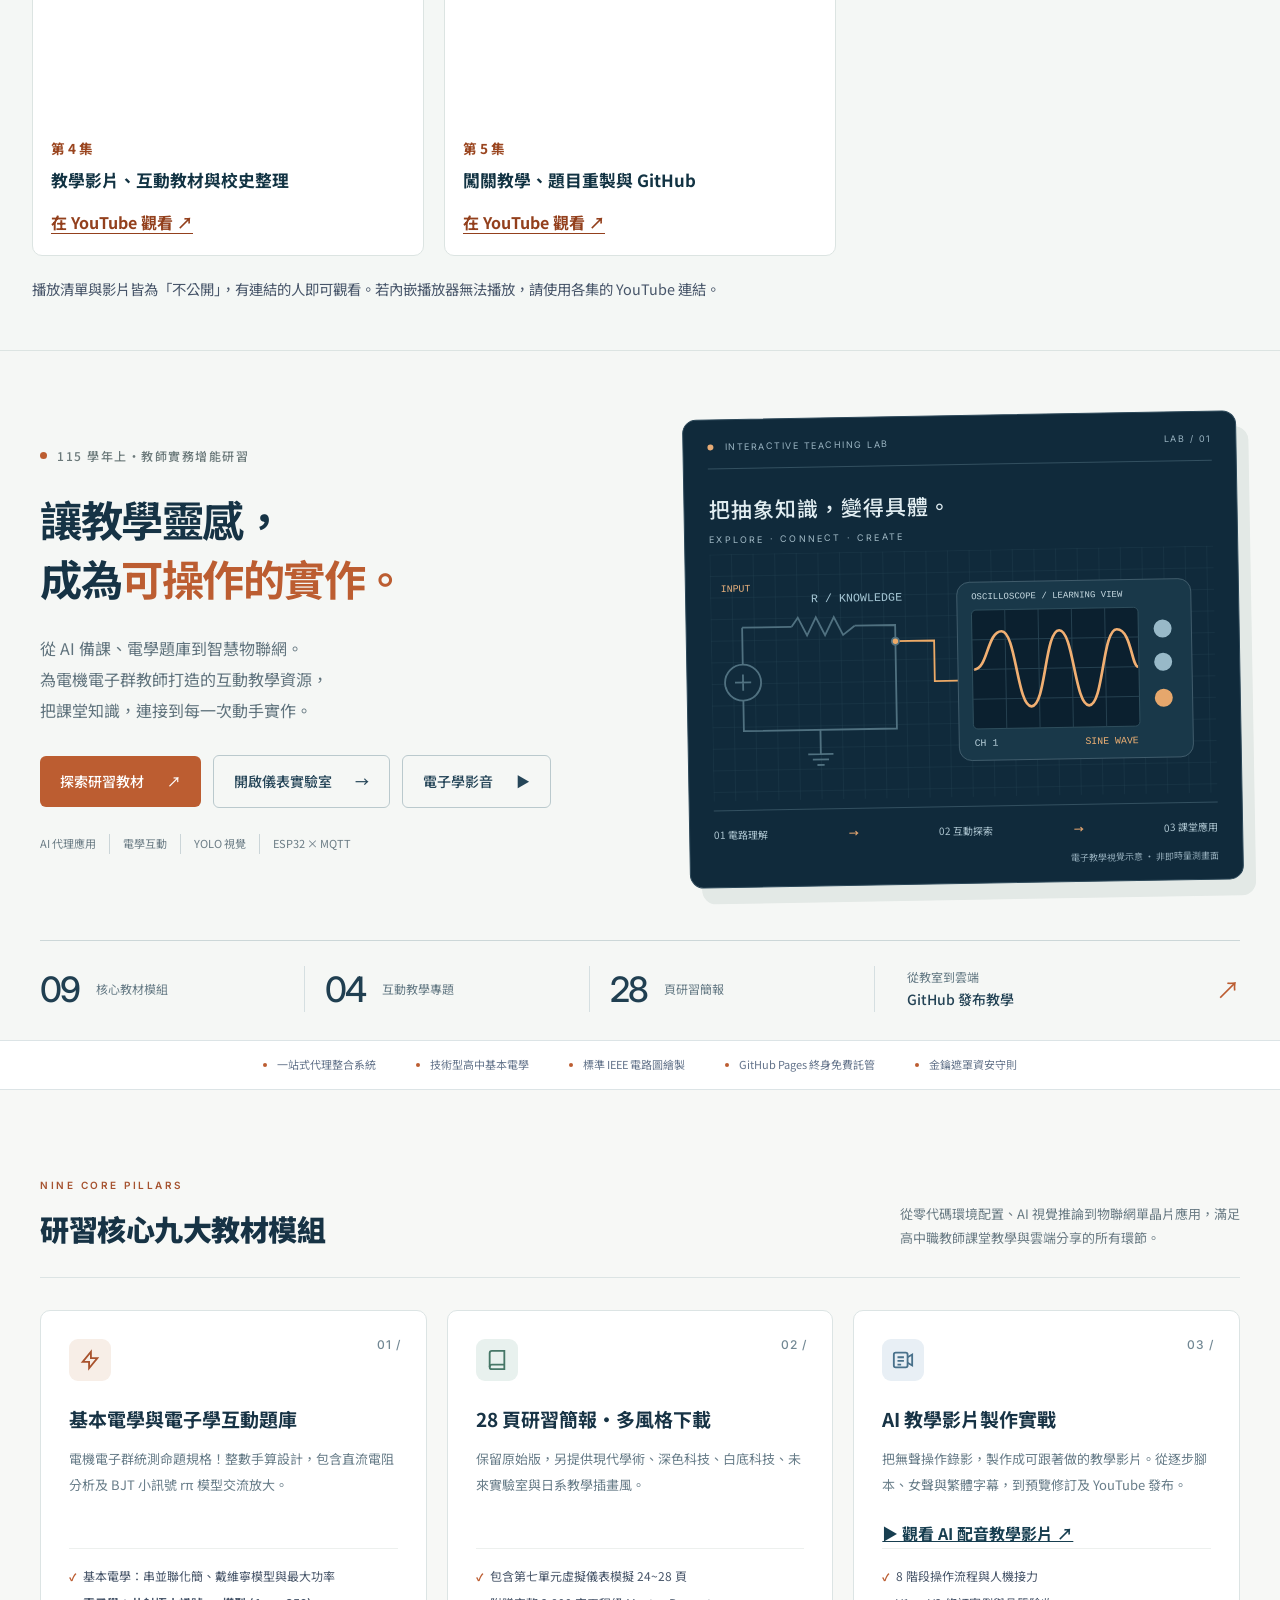
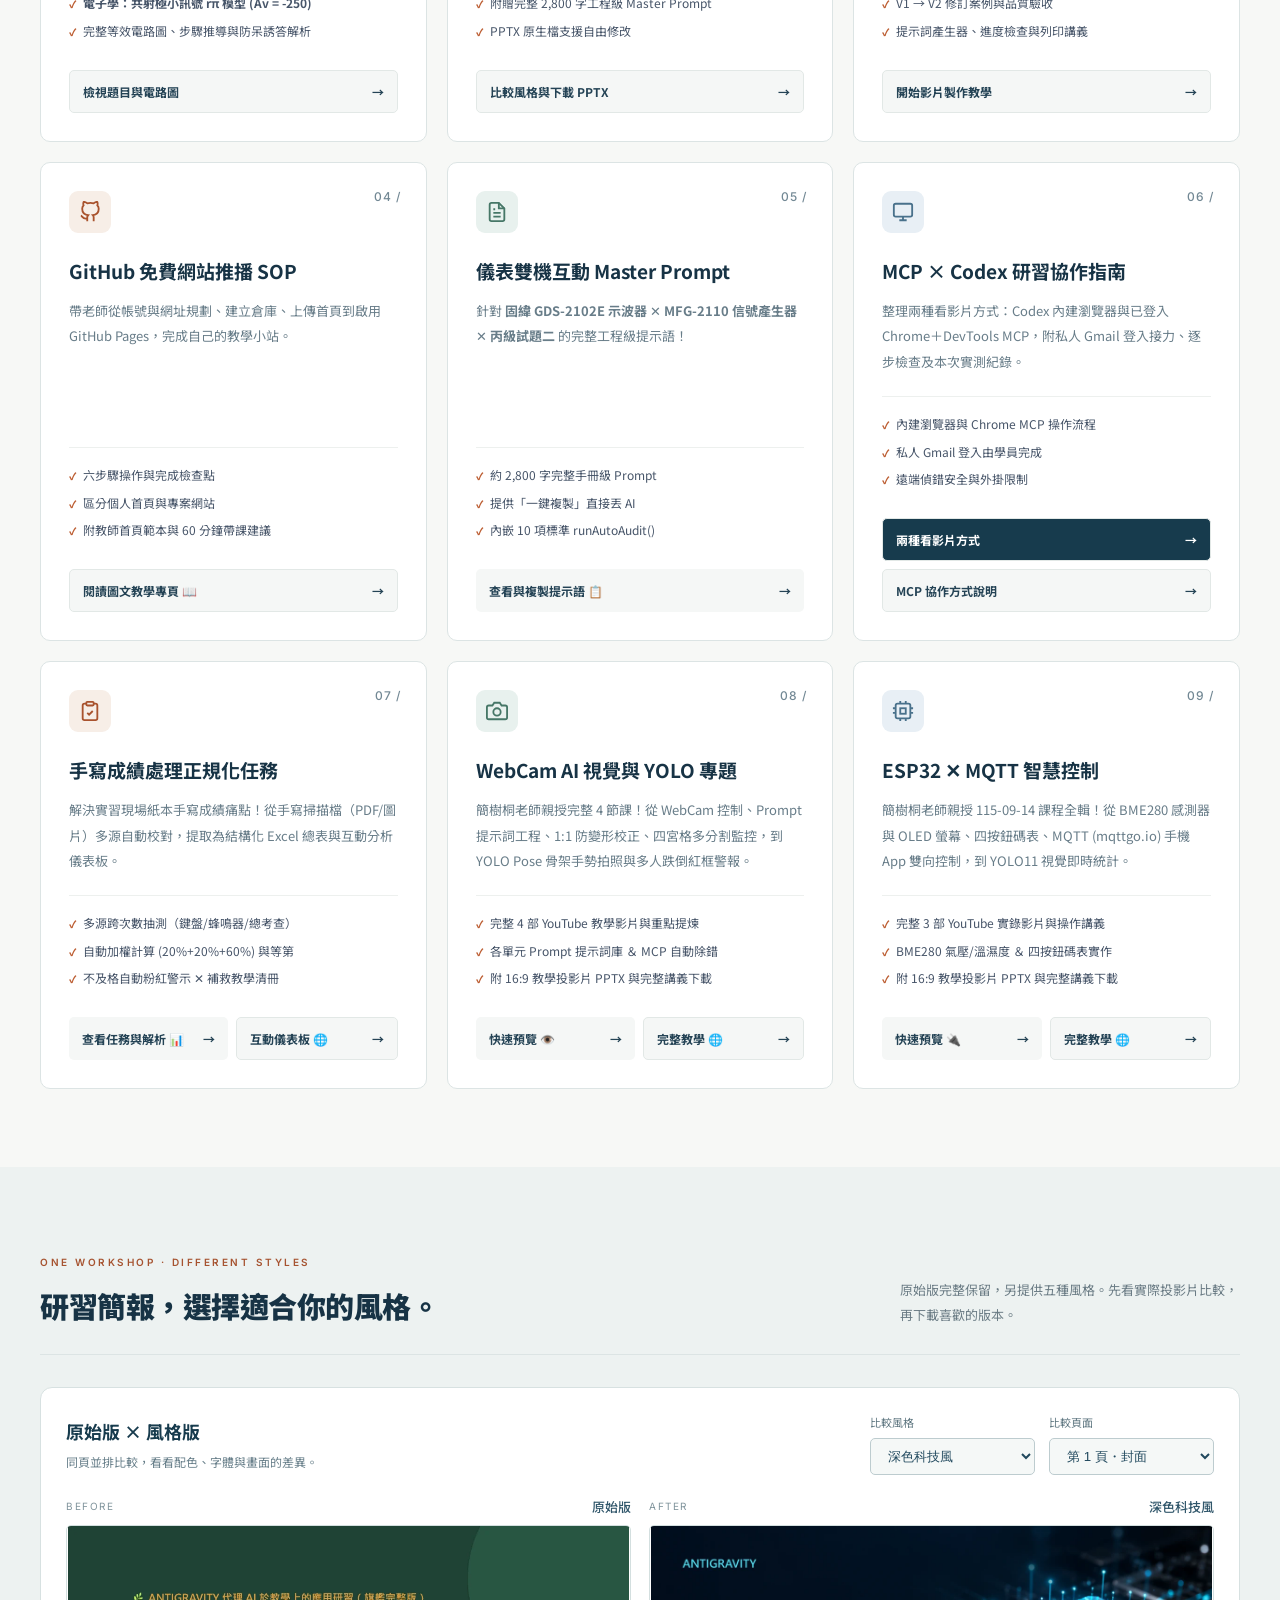
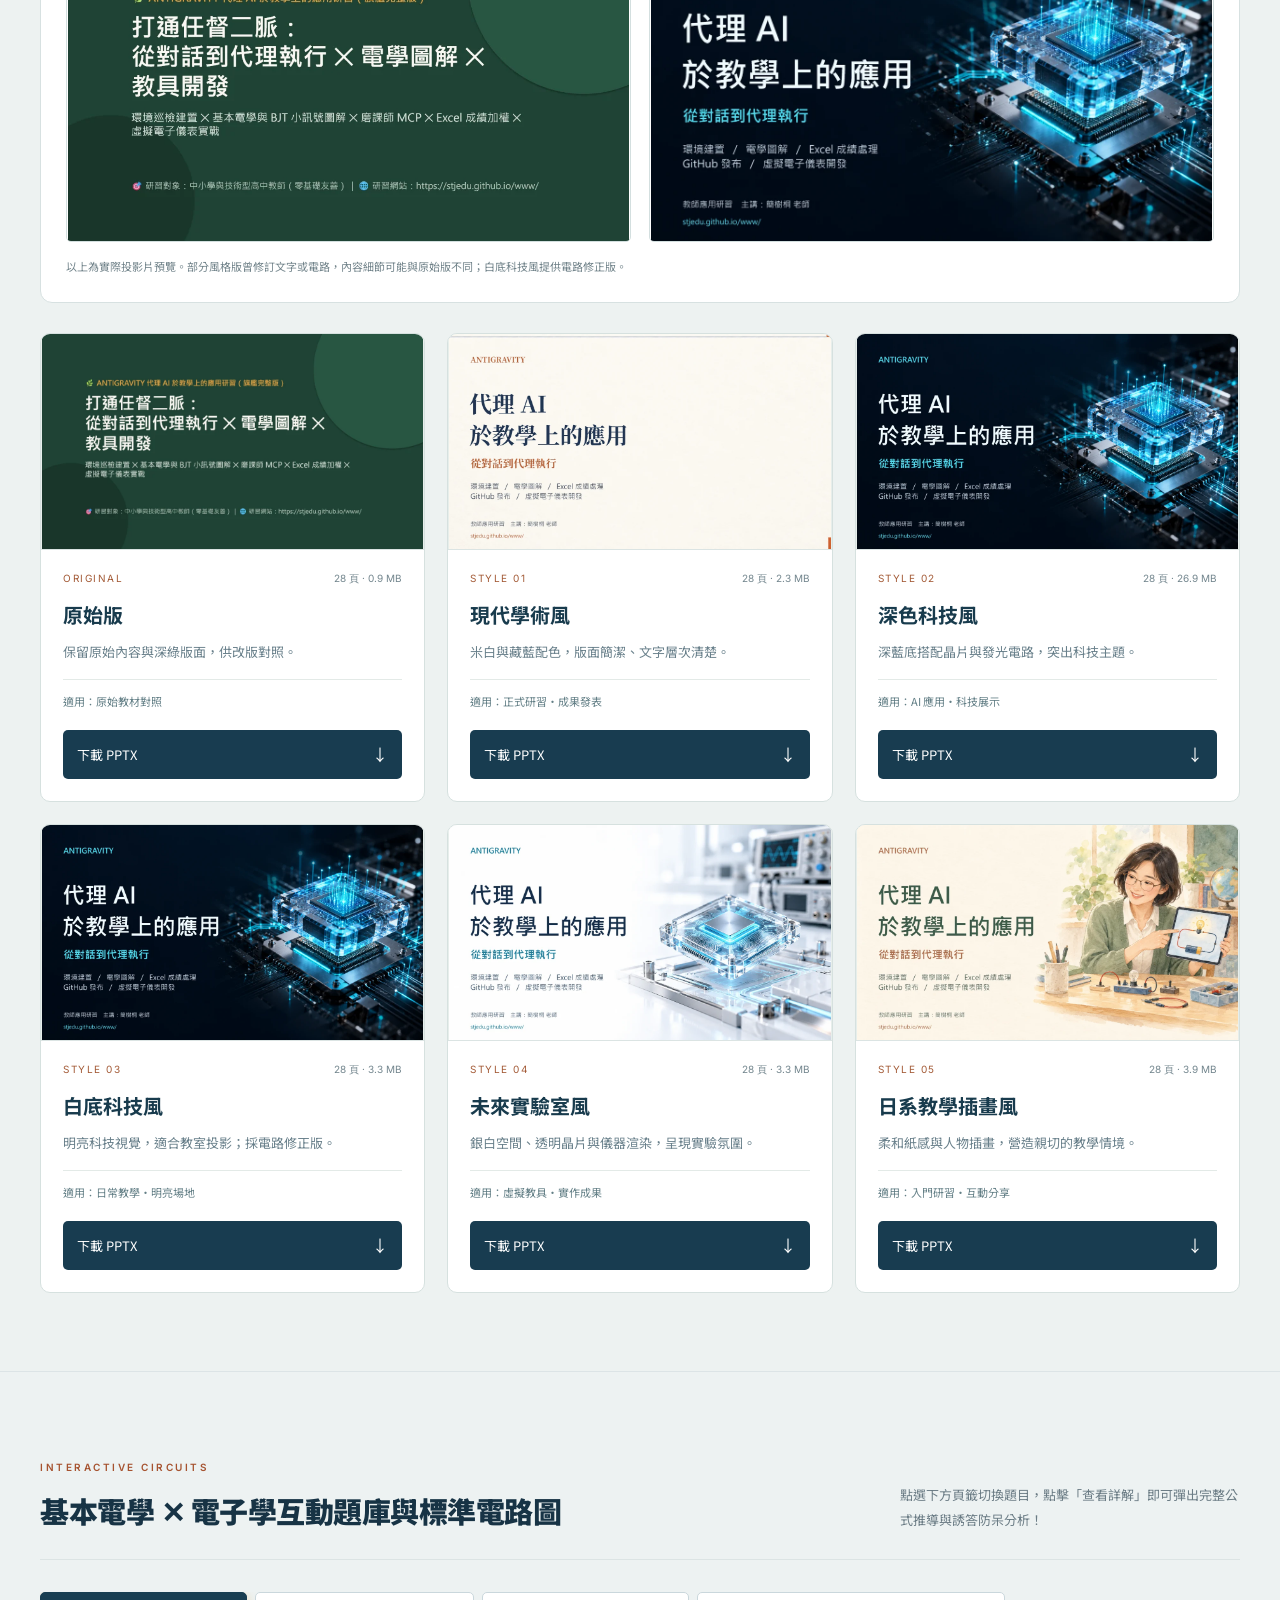
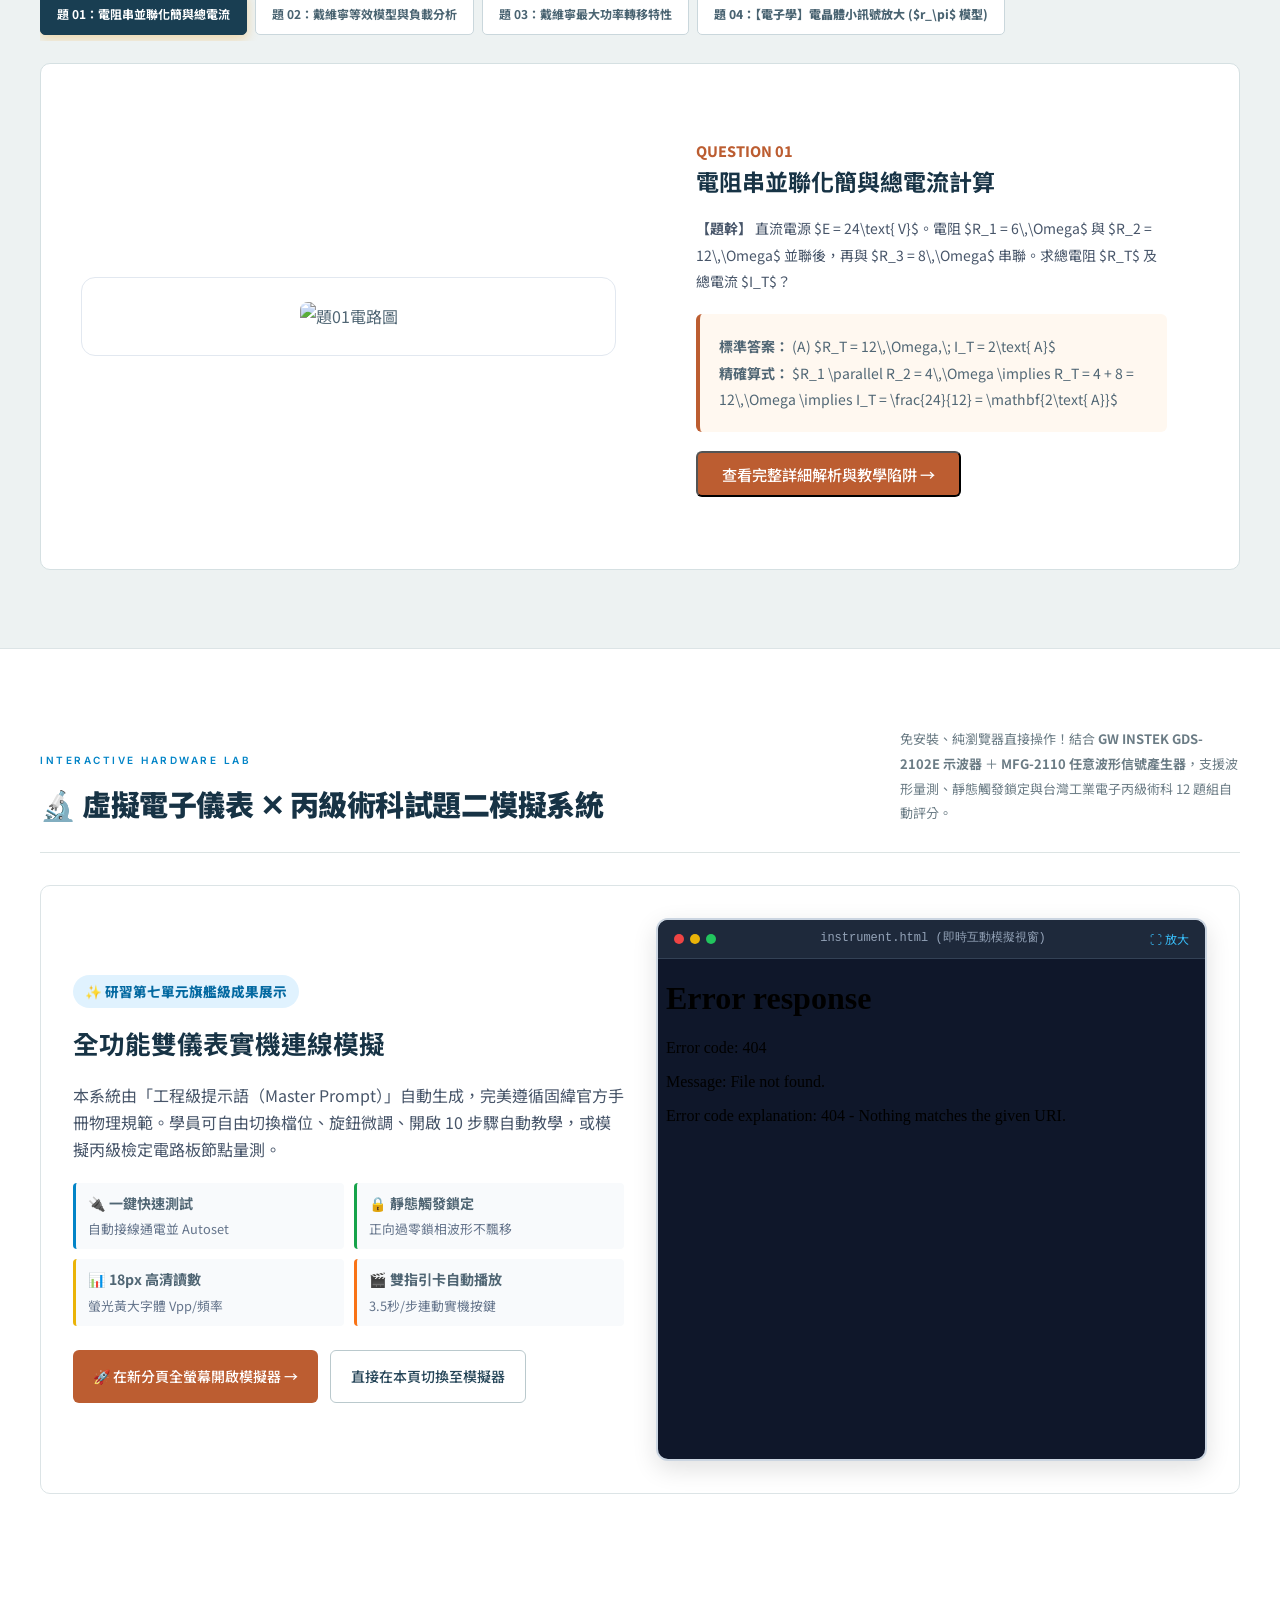
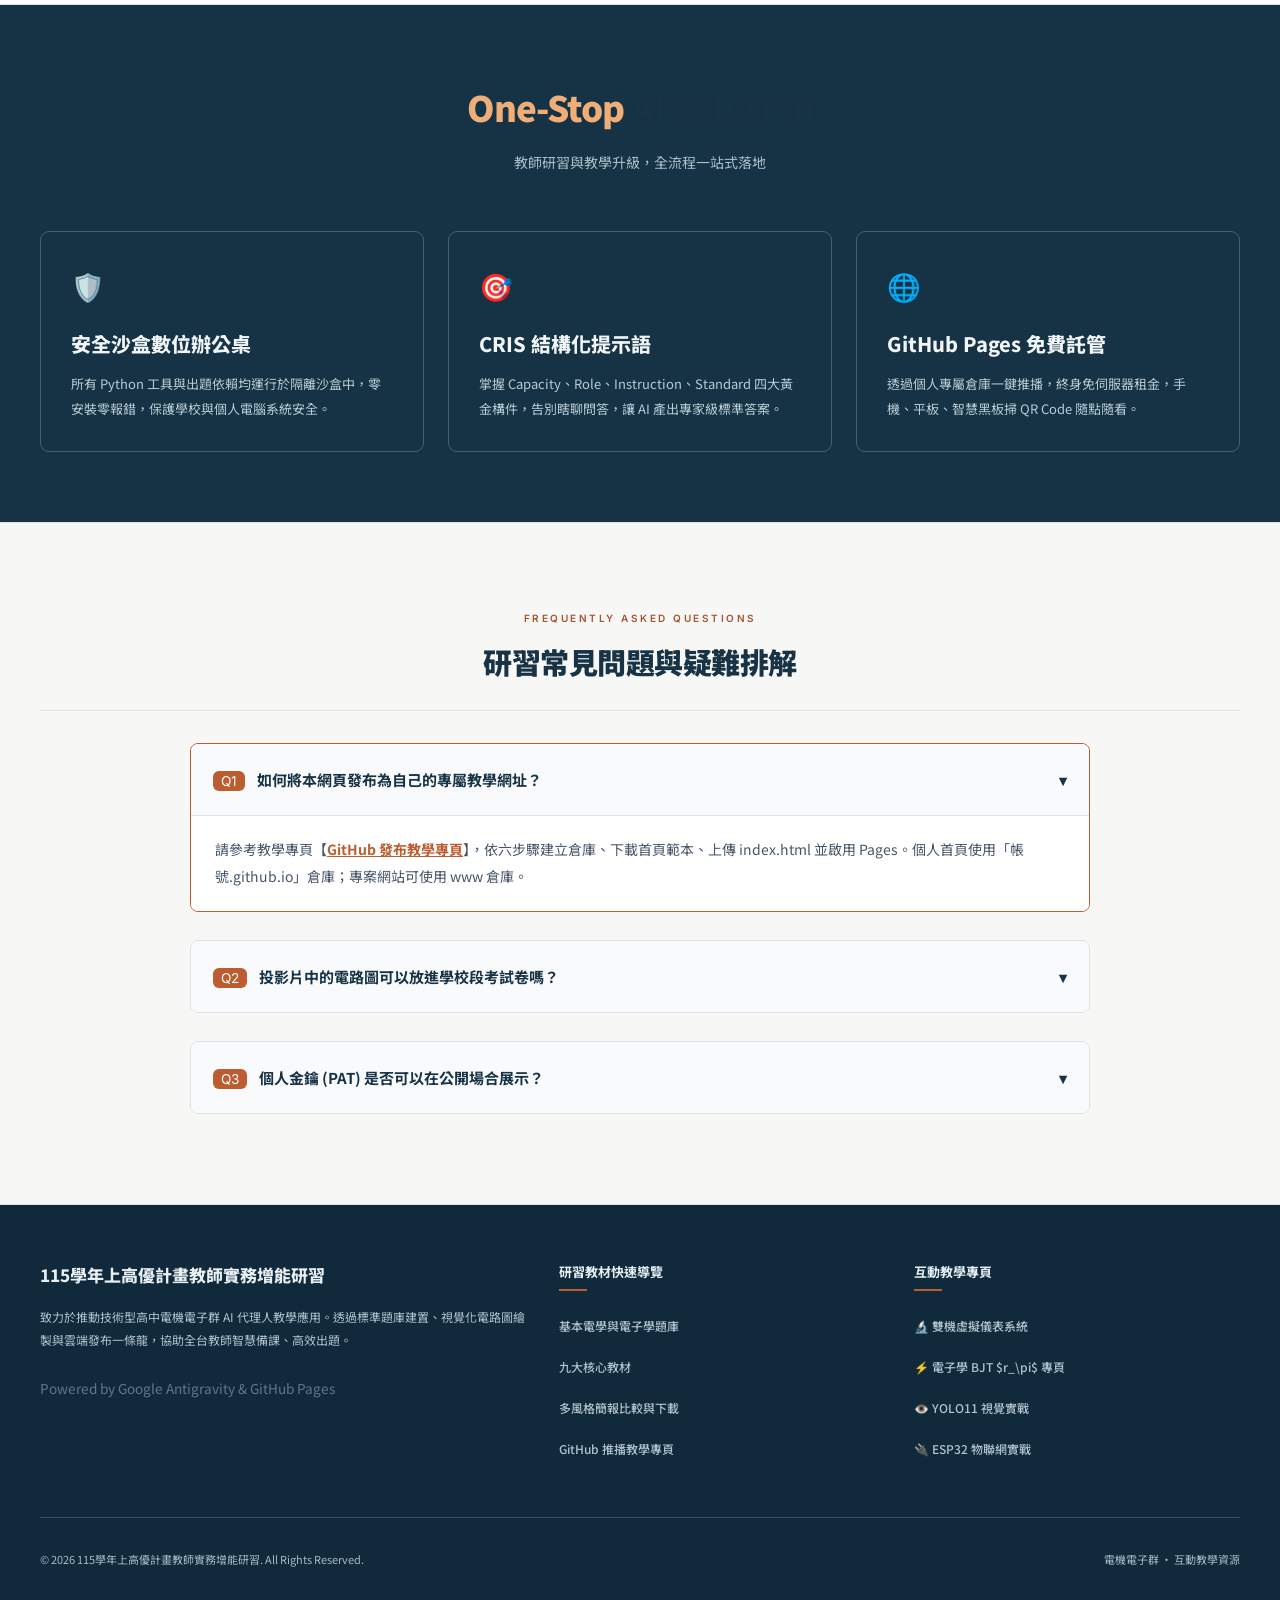
==== commit 1d91c472: "Update Codex browser video guide" ====
--- a/index.html
+++ b/index.html
@@ -1239,9 +1239,9 @@
                         <svg width="28" height="28" fill="none" stroke="currentColor" stroke-width="2" viewBox="0 0 24 24"><rect x="2" y="3" width="20" height="14" rx="2" ry="2"/><line x1="8" y1="21" x2="16" y2="21"/><line x1="12" y1="17" x2="12" y2="21"/></svg>
                     </div>
                     <h3 class="sol-card-title">MCP × Codex 研習協作指南</h3>
-                    <p class="sol-card-desc">以瀏覽器協作協助研習操作，新增 Codex 版六步驟：連線、登入接力、正常播放、單元切換與證書驗收。</p>
-                    <ul class="sol-features"><li>臺北 e 大實作經驗與適用範圍</li><li>學員觀看，Codex 協助操作</li><li>可複製指令與連線疑難排解</li></ul>
-                    <a href="codex_browser_course.html" class="sol-btn" style="background:#173b4d;color:white;">Codex 版操作流程 <span>→</span></a>
+                    <p class="sol-card-desc">整理兩種看影片方式：Codex 內建瀏覽器與已登入 Chrome＋DevTools MCP，附私人 Gmail 登入接力、逐步檢查及本次實測紀錄。</p>
+                    <ul class="sol-features"><li>內建瀏覽器與 Chrome MCP 操作流程</li><li>私人 Gmail 登入由學員完成</li><li>遠端偵錯安全與外掛限制</li></ul>
+                    <a href="codex_browser_course.html" class="sol-btn" style="background:#173b4d;color:white;">兩種看影片方式 <span>→</span></a>
                     <button onclick="openModal('modalMCP')" class="sol-btn" style="margin-top:8px;width:100%;">MCP 協作方式說明 <span>→</span></button>
                 </div>
 
@@ -1874,7 +1874,7 @@
     </div>
 
     <!-- 模態視窗 5 (MCP 數位研習自動化 ✕ 磨課師通關指南全套手冊) -->
-    <div class="modal" id="modalMCP"><div class="modal-box" style="max-width:850px;padding:2rem;"><button class="modal-close" onclick="closeModal('modalMCP')" aria-label="關閉 MCP 協作說明">&times;</button><h3 style="color:#173b4d;font-size:24px;margin-bottom:16px;">MCP 與瀏覽器協作</h3><p>MCP 用來連接代理人與工具。Chrome 擴充功能、內建瀏覽器及自訂 Chrome DevTools MCP 是不同的連接方式，設定與可用工具也不同。</p><h4 style="margin-top:20px;">教師建議起步方式</h4><ol style="padding-left:24px;line-height:1.9;margin:12px 0;"><li>先確認目前桌面環境能連接瀏覽器。</li><li>學員自行登入、選課並開啟播放器。</li><li>請代理人回報可見畫面，再協助播放、暫停與單元切換。</li><li>依平台顯示的實際紀錄確認結果，完成資格後再下載證書。</li></ol><p style="color:#627b87;">若採自訂 MCP，請依所選伺服器文件設定。平台警示應閱讀並依要求處理；登入、測驗與學習紀錄不應用腳本偽造。</p><a class="btn-hero-primary" style="margin-top:20px;" href="codex_browser_course.html">查看 Codex 版六步驟 →</a></div></div>
+    <div class="modal" id="modalMCP"><div class="modal-box" style="max-width:850px;padding:2rem;"><button class="modal-close" onclick="closeModal('modalMCP')" aria-label="關閉 MCP 協作說明">&times;</button><h3 style="color:#173b4d;font-size:24px;margin-bottom:16px;">MCP 與瀏覽器協作</h3><p>看影片有兩種主要方式：使用 Codex 內建瀏覽器，或讓 Chrome DevTools MCP 連接目前已登入的 Chrome。Chrome 外掛是另一種可選作法，通常需要搭配本機橋接程式；不同方式不會自動共用登入狀態。</p><h4 style="margin-top:20px;">教師建議起步方式</h4><ol style="padding-left:24px;line-height:1.9;margin:12px 0;"><li>選擇內建瀏覽器或目前 Chrome＋DevTools MCP，並確認看得到正確課程頁。</li><li>私人 Gmail 登入、驗證與選課由學員本人完成。</li><li>先確認章節、播放時間與字幕，再要求播放、暫停或章節操作。</li><li>操作後核對實際畫面和平台紀錄；學員仍需自行觀看、理解與作答。</li></ol><p style="color:#627b87;">目前 Chrome MCP 透過遠端偵錯連線時不需要額外外掛，但權限可涵蓋瀏覽器頁面和網站資料；只連接信任的程式。若安裝外掛，先確認來源、權限及是否需要本機橋接。</p><a class="btn-hero-primary" style="margin-top:20px;" href="codex_browser_course.html">閱讀兩種看影片方式 →</a></div></div>
 
     <!-- 模態視窗 6 (手寫紙本成績處理與自動正規化任務全攻略) -->
     <div class="modal" id="modalGrades">
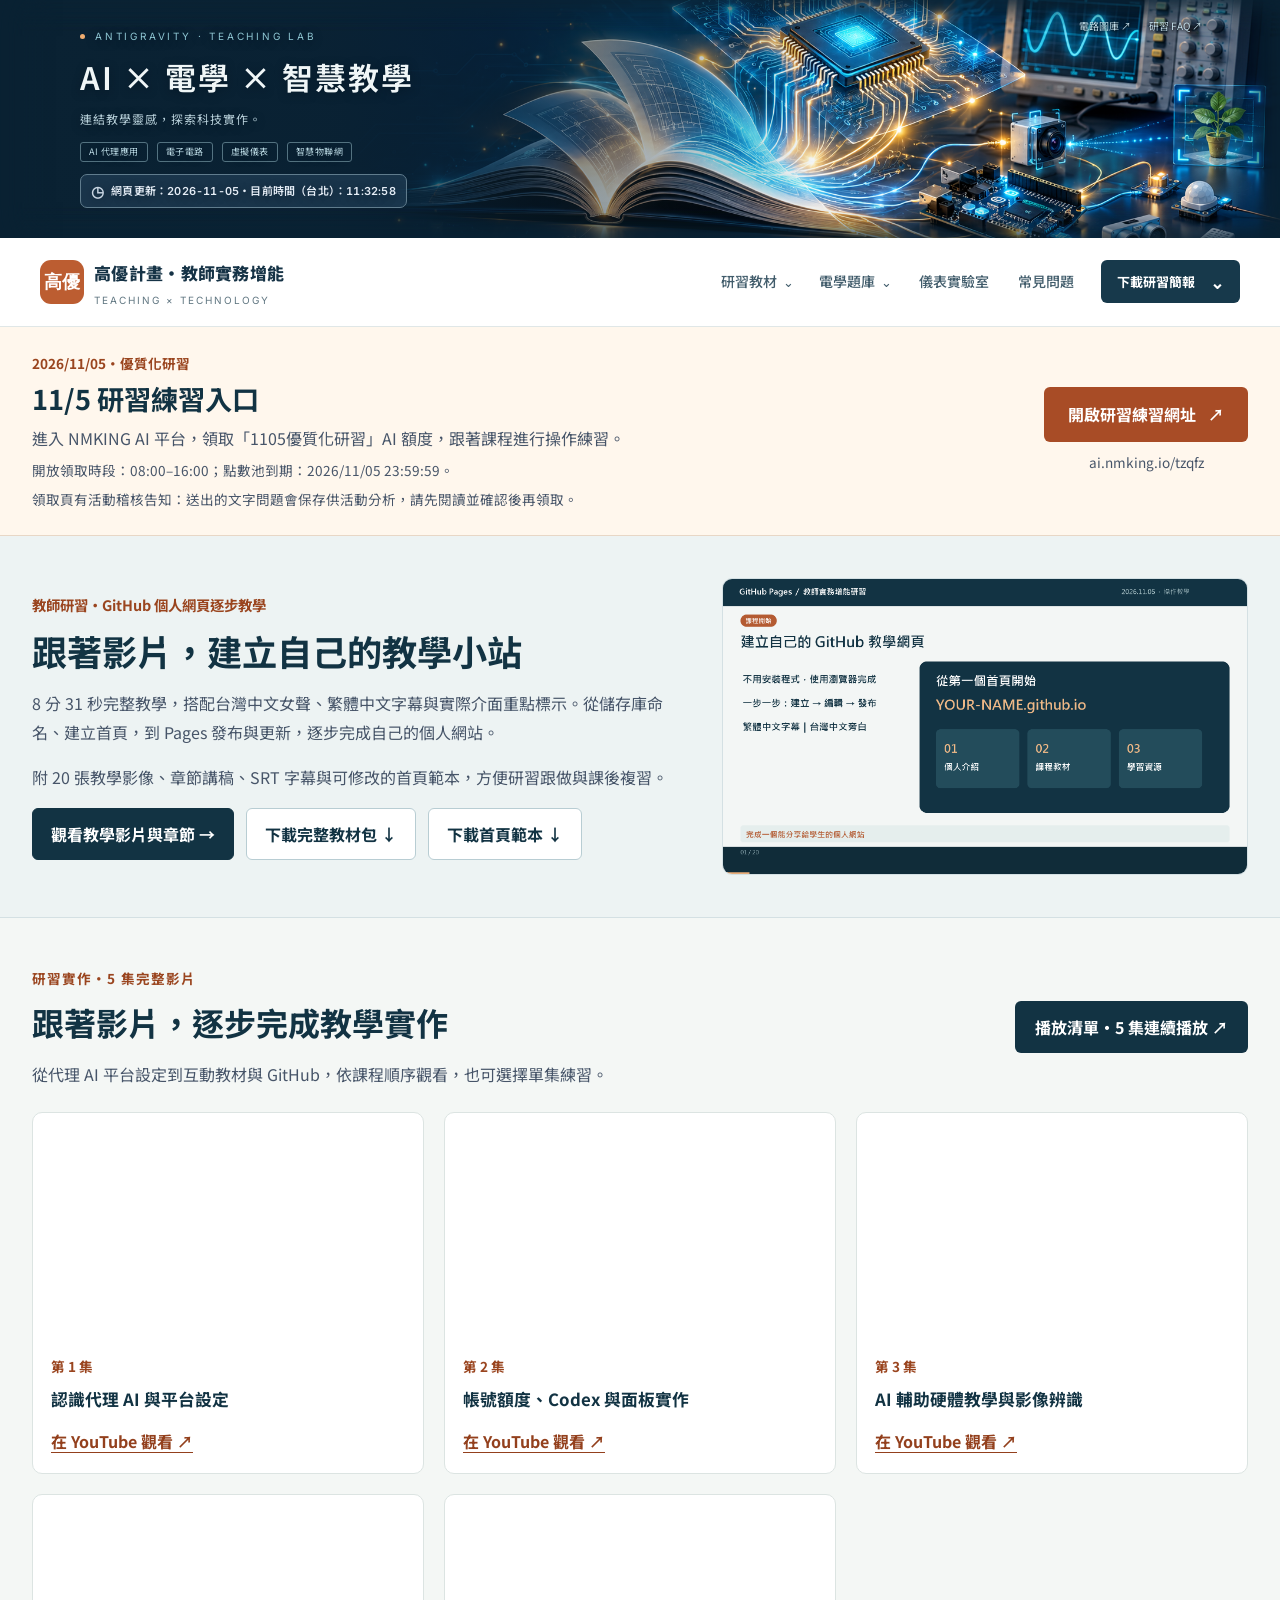
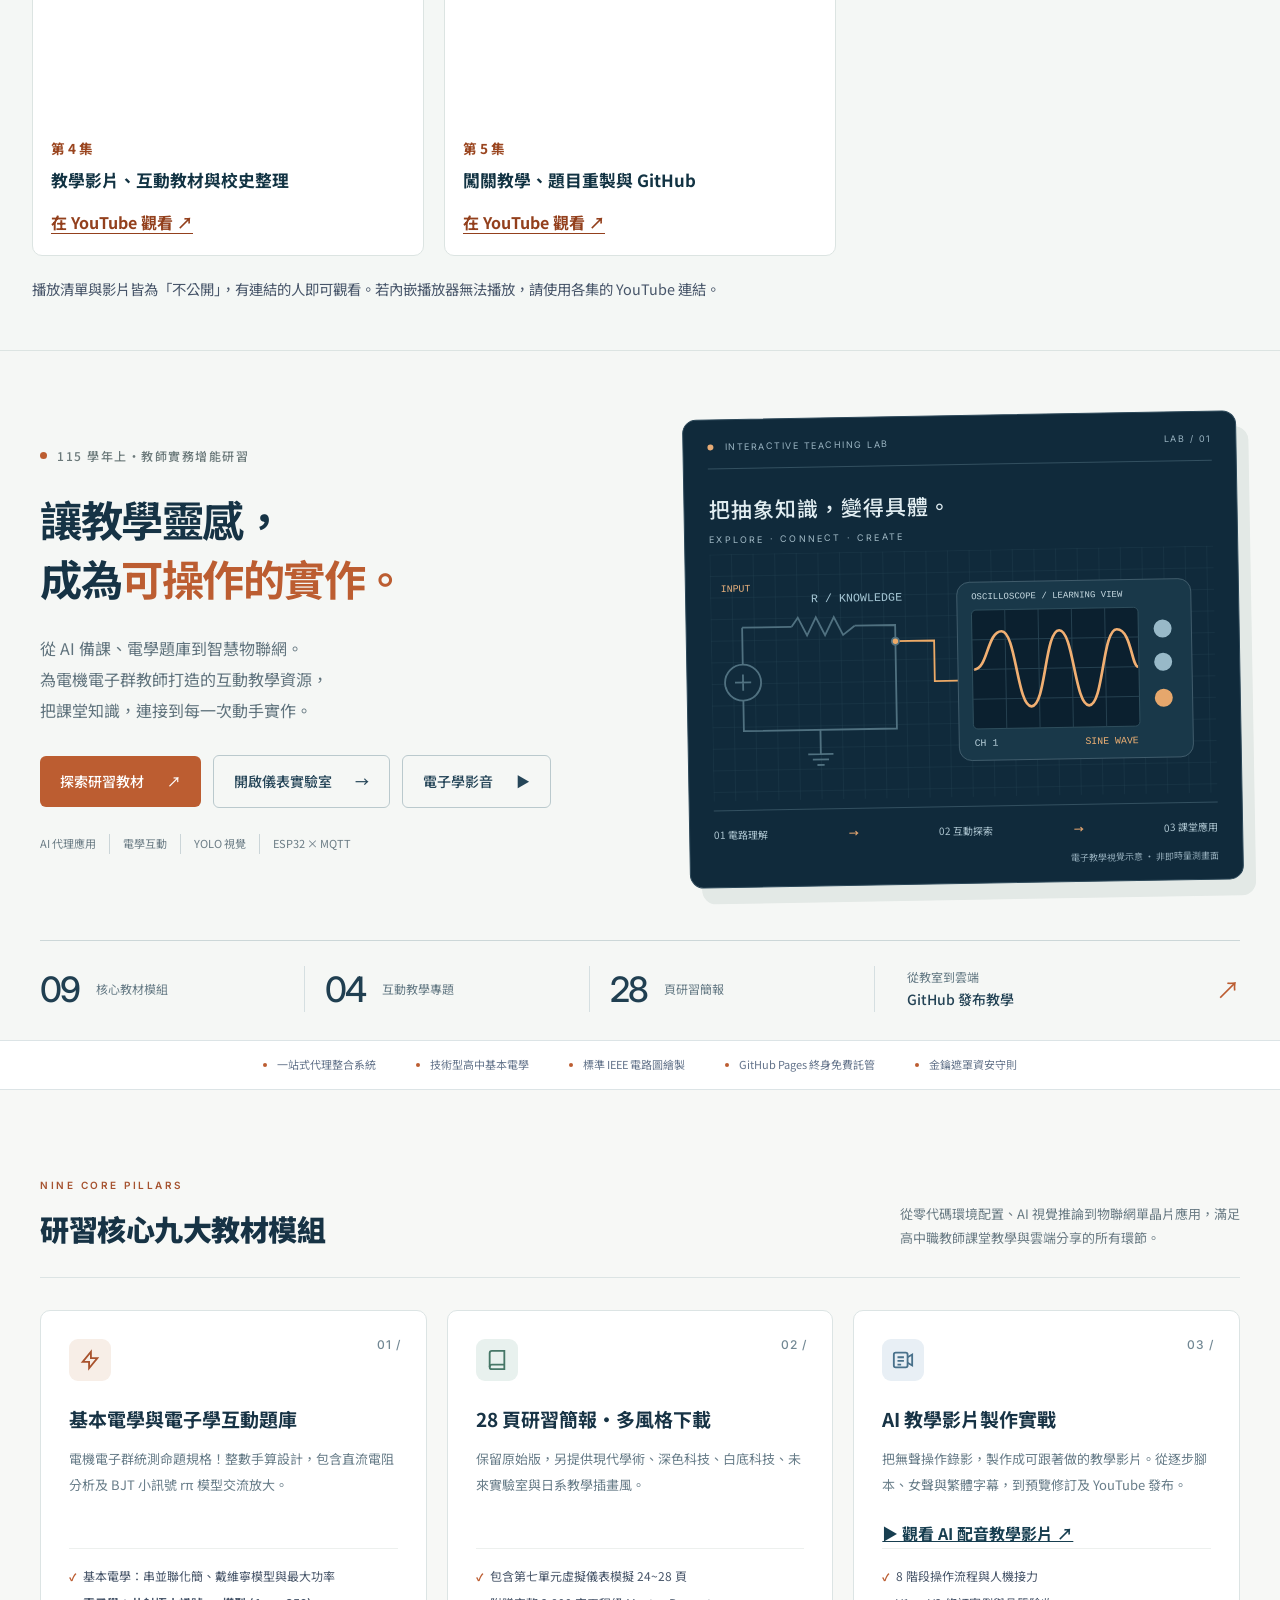
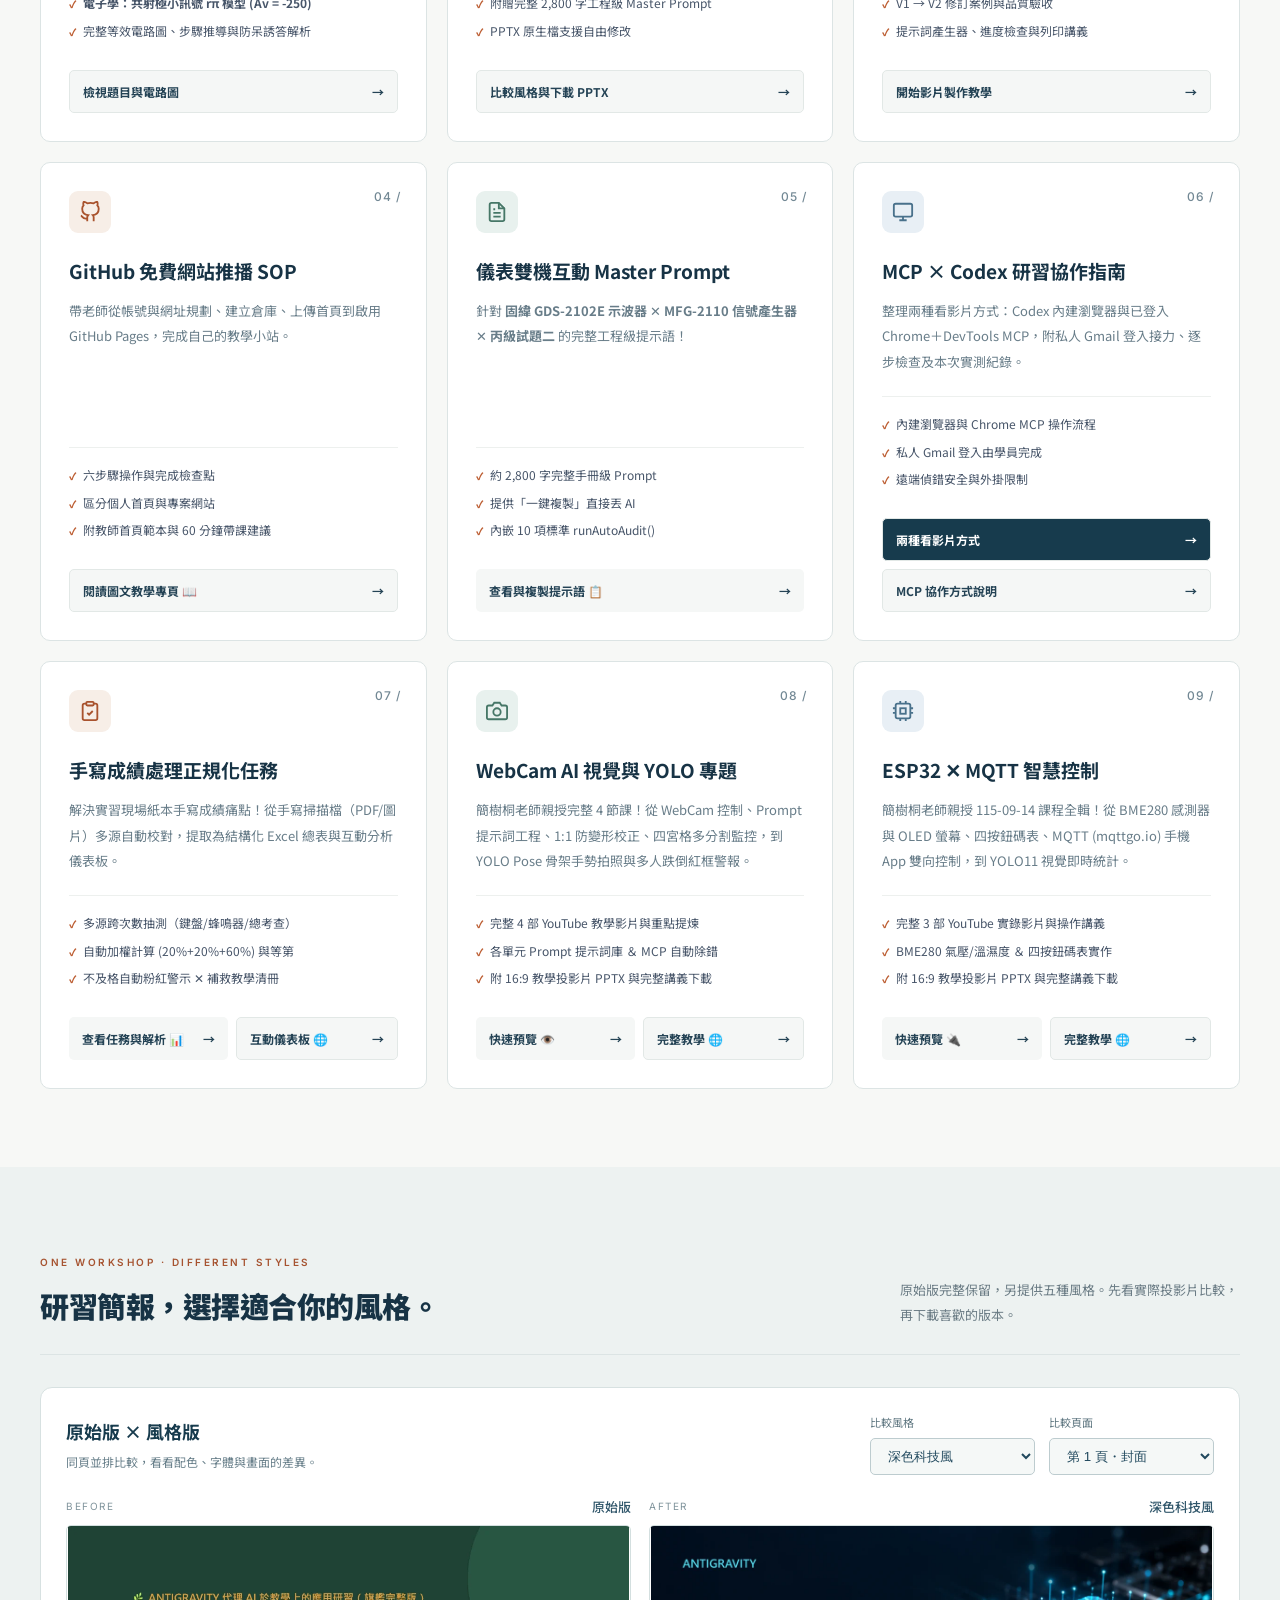
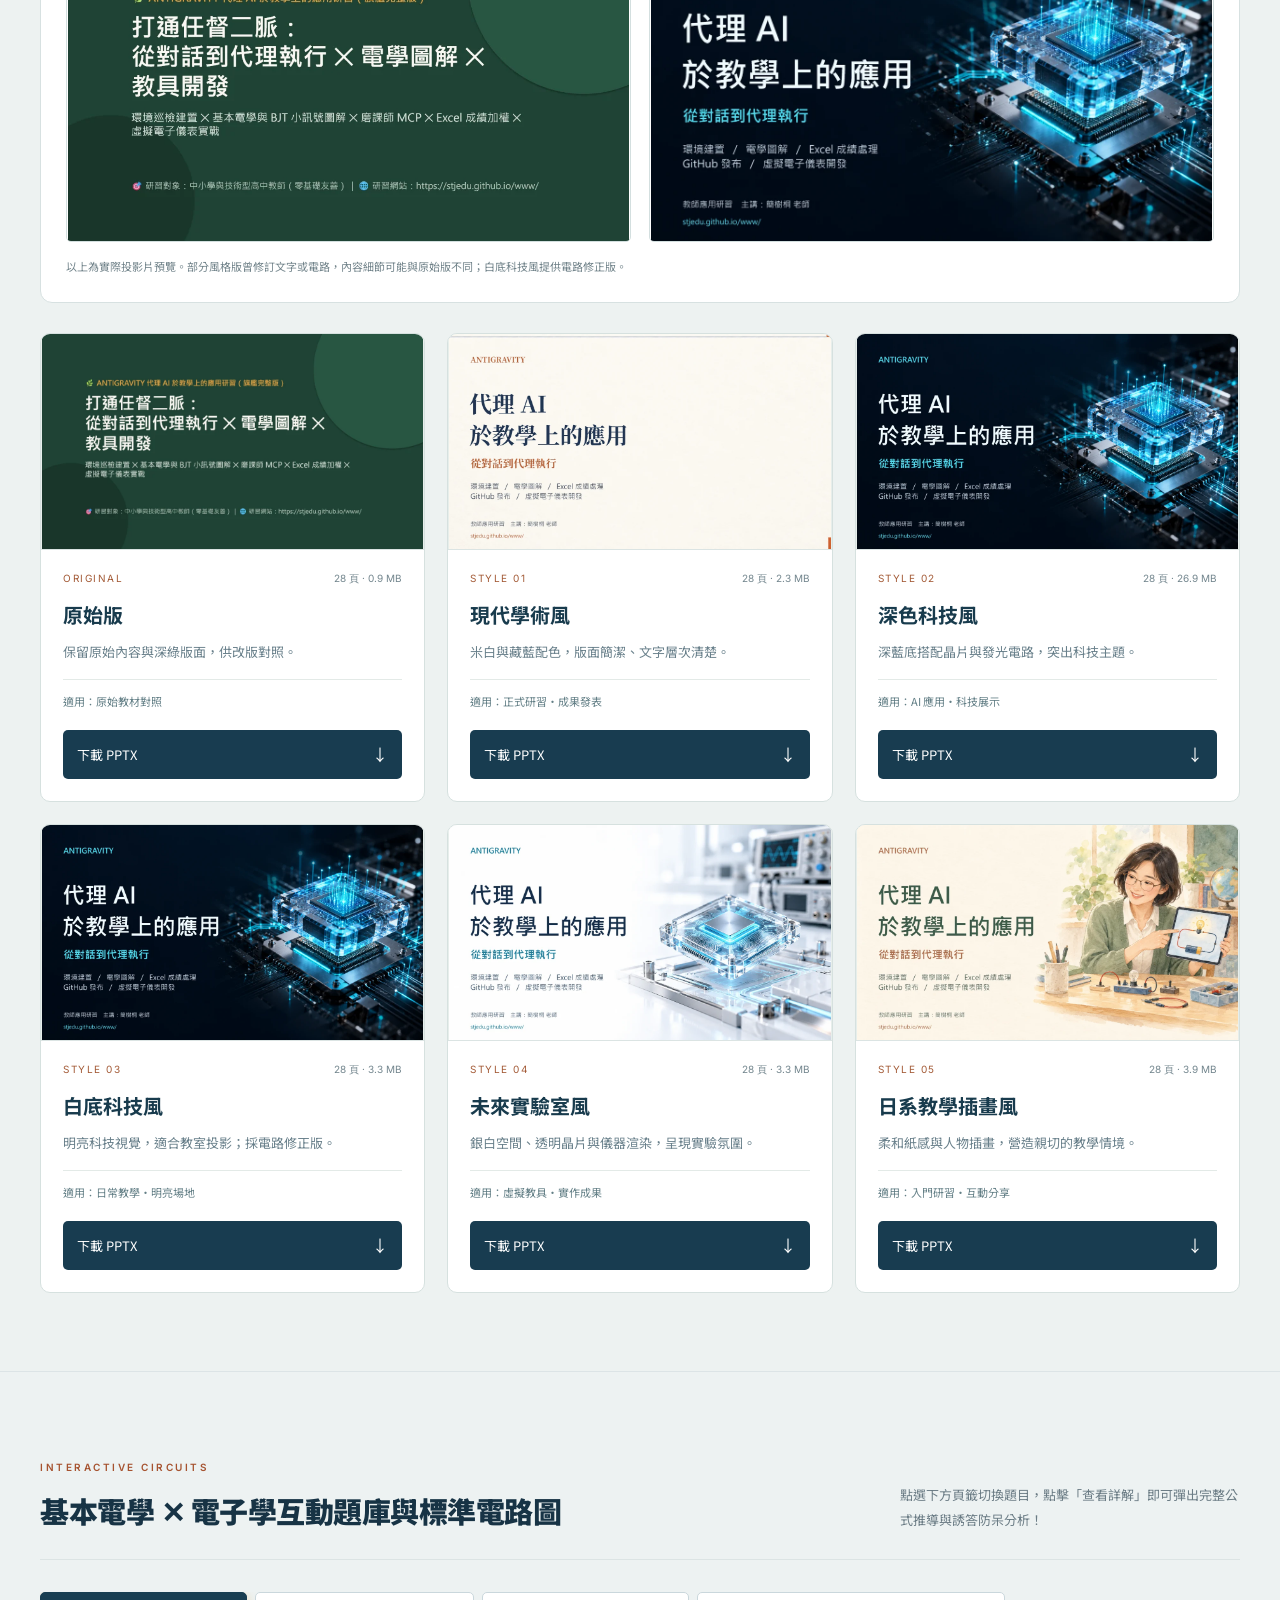
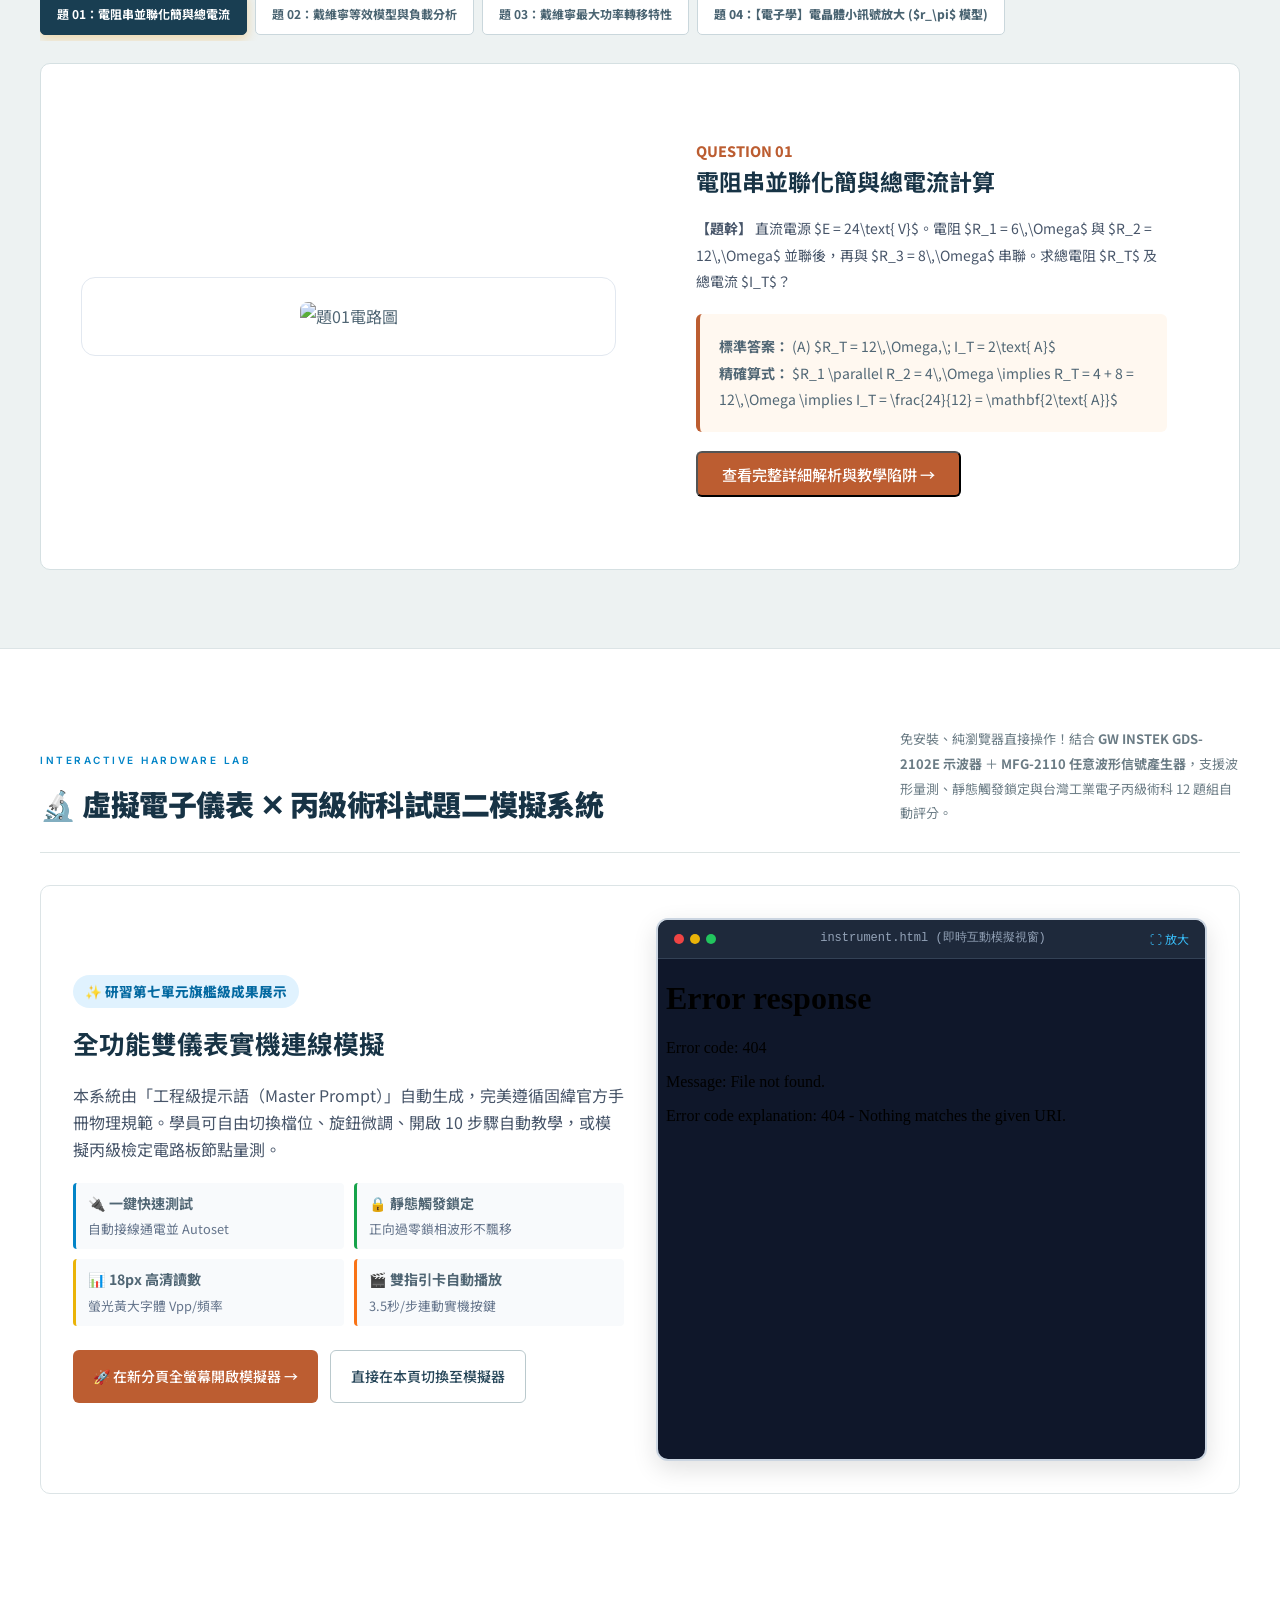
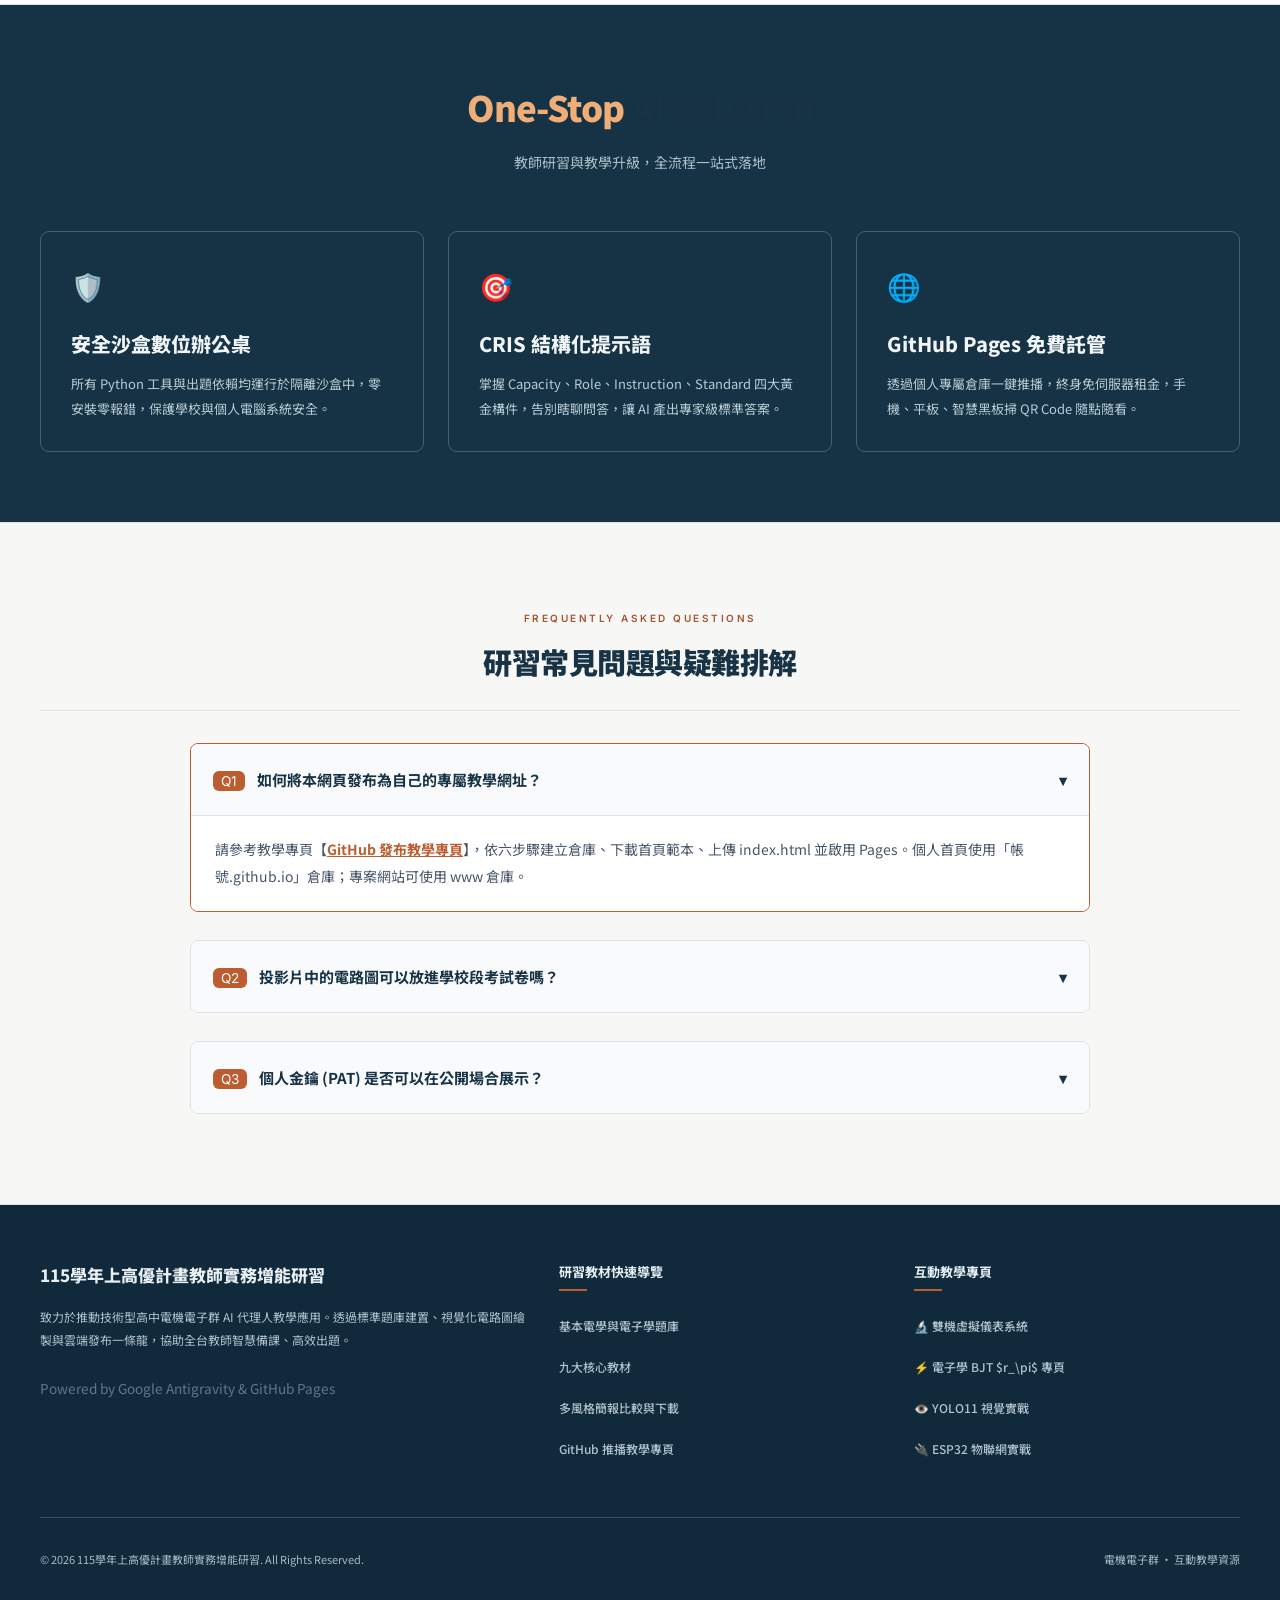
==== commit 344554b1: "Show live Taipei time on homepage" ====
--- a/index.html
+++ b/index.html
@@ -949,7 +949,7 @@
             .footer-bottom { flex-direction: column; gap: 1rem; text-align: center; }
         }
     </style>
-    <link rel="stylesheet" href="redesign.css?v=20261018-hovernav">
+    <link rel="stylesheet" href="redesign.css?v=20261105-live-clock">
 
     <style>
         .workshop-practice { background: #fff7ed; border-bottom: 1px solid #e8d7c6; scroll-margin-top: 88px; }
@@ -1004,7 +1004,7 @@
     <!-- 01 頂部資訊列 -->
     <div class="site-topbar teaching-masthead">
 <div class="masthead-container">
- <div class="masthead-copy"><div class="masthead-eyebrow"><span></span> ANTIGRAVITY · TEACHING LAB</div><div class="masthead-title">AI × 電學 × 智慧教學</div><p>連結教學靈感，探索科技實作。</p><div class="masthead-tags"><span>AI 代理應用</span><span>電子電路</span><span>虛擬儀表</span><span>智慧物聯網</span></div><div class="masthead-updated"><span aria-hidden="true">◷</span> 網頁更新：<time datetime="2026-11-05">2026-11-05</time></div></div>
+ <div class="masthead-copy"><div class="masthead-eyebrow"><span></span> ANTIGRAVITY · TEACHING LAB</div><div class="masthead-title">AI × 電學 × 智慧教學</div><p>連結教學靈感，探索科技實作。</p><div class="masthead-tags"><span>AI 代理應用</span><span>電子電路</span><span>虛擬儀表</span><span>智慧物聯網</span></div><div class="masthead-updated"><span aria-hidden="true">◷</span><span class="masthead-updated-text">網頁更新：<time datetime="2026-11-05">2026-11-05</time>・目前時間（台北）：<time id="taipei-current-time" aria-label="台北目前時間" datetime="2026-11-05T11:25:05+08:00">11:25:05</time></span></div></div>
  <nav class="masthead-links" aria-label="橫幅快速連結"><a href="#circuits">電路圖庫 ↗</a><a href="#faq">研習 FAQ ↗</a></nav>
 </div></div>
 
@@ -2260,7 +2260,33 @@
 document.addEventListener('click',function(event){navDisclosures.forEach(function(menu){if(menu.open&&!menu.contains(event.target))menu.open=false;});});
 document.addEventListener('keydown',function(event){if(event.key==='Escape'){const menu=navDisclosures.find(function(item){return item.open;});if(menu){menu.open=false;menu.querySelector('summary').focus();}}});
 </script>
-</body>
+<script>
+(function () {
+  var clock = document.getElementById('taipei-current-time');
+  if (!clock) return;
+  var formatter = new Intl.DateTimeFormat('en-CA', {
+    timeZone: 'Asia/Taipei',
+    year: 'numeric',
+    month: '2-digit',
+    day: '2-digit',
+    hour: '2-digit',
+    minute: '2-digit',
+    second: '2-digit',
+    hourCycle: 'h23'
+  });
+  function updateTaipeiClock() {
+    var parts = Object.fromEntries(formatter.formatToParts(new Date()).map(function(part) {
+      return [part.type, part.value];
+    }));
+    var time = parts.hour + ':' + parts.minute + ':' + parts.second;
+    var date = parts.year + '-' + parts.month + '-' + parts.day;
+    clock.textContent = time;
+    clock.setAttribute('datetime', date + 'T' + time + '+08:00');
+  }
+  updateTaipeiClock();
+  window.setInterval(updateTaipeiClock, 1000);
+})();
+</script></body>
 </html>
 
 
--- a/redesign.css
+++ b/redesign.css
@@ -23,7 +23,7 @@
 /* Native, keyboard-accessible presentation download disclosure */
 .download-menu{position:relative;flex-shrink:0}.download-menu>summary{display:flex;align-items:center;justify-content:center;gap:15px;cursor:pointer;list-style:none;margin:0;user-select:none;border:0;white-space:nowrap}.download-menu>summary::-webkit-details-marker{display:none}.download-menu>summary>span{font-size:17px;line-height:1;transition:transform .15s}.download-menu[open]>summary>span{transform:rotate(180deg)}.download-options{position:absolute;right:0;top:calc(100% + 12px);width:278px;background:#fff;border:1px solid #d2dedf;border-radius:9px;padding:9px;box-shadow:0 14px 35px #102f4526;z-index:100;white-space:normal}.download-menu-title{font-size:10px;letter-spacing:.7px;color:#728892;padding:9px 11px 10px;border-bottom:1px solid #e6eceb;margin-bottom:5px}.download-options a{display:flex;gap:15px;justify-content:space-between;align-items:center;text-decoration:none;color:#25495c;padding:11px;border-radius:5px;font-size:13px;line-height:1.6}.download-options a:hover,.download-options a:focus-visible{background:#edf4f3;color:#9c4b29}.download-options a small{font:10px Inter,sans-serif;color:#7b8f97;white-space:nowrap}.download-options .download-compare{border-top:1px solid #dfe8e5;border-radius:0;margin-top:6px;padding-top:13px;color:#a35430;font-weight:600}@media(max-width:900px){.main-nav.mobile-open .download-menu{width:100%;margin-top:8px}.main-nav.mobile-open .download-menu>summary{justify-content:space-between;padding:12px}.download-options{position:static;width:100%;box-shadow:none;margin-top:8px;max-height:50vh;overflow:auto}.main-nav.mobile-open .download-options a{padding:10px 12px}.main-nav.mobile-open{max-height:calc(100dvh - 80px);overflow-y:auto}.download-menu>summary{font-size:13px}}
 
-.masthead-updated{display:inline-flex;align-items:center;gap:7px;padding:3px 10px;margin-top:12px;border:1px solid #607c8d;border-radius:7px;background:#213e55b8;color:#e5edf6;font-size:11px;font-weight:600;line-height:1.7;letter-spacing:.2px;white-space:nowrap}.masthead-updated>span{font-size:15px;color:#c8d5e2}.masthead-updated time{font-variant-numeric:tabular-nums;font-family:Inter,sans-serif}@media(max-width:560px){.masthead-updated{font-size:10px;margin-top:12px;padding:3px 8px}}
+.masthead-updated{display:inline-flex;align-items:center;gap:7px;padding:3px 10px;margin-top:12px;border:1px solid #607c8d;border-radius:7px;background:#213e55b8;color:#e5edf6;font-size:11px;font-weight:600;line-height:1.7;letter-spacing:.2px;white-space:nowrap}.masthead-updated>span{font-size:15px;color:#c8d5e2}.masthead-updated>.masthead-updated-text{font-size:inherit;color:inherit}.masthead-updated time{font-variant-numeric:tabular-nums;font-family:Inter,sans-serif}@media(max-width:560px){.masthead-updated{font-size:10px;margin-top:12px;padding:3px 8px}}
 
 /* Desktop hover disclosure navigation; touch uses native click/tap. */
 .nav-submenu{position:relative;flex-shrink:0}.nav-submenu>summary{list-style:none;display:flex;align-items:center;gap:6px;cursor:pointer;user-select:none;padding:12px 0}.nav-submenu>summary::-webkit-details-marker{display:none}.nav-submenu>summary>span{font-size:13px;transition:transform .15s}.nav-submenu[open]>summary>span{transform:rotate(180deg)}.nav-submenu[open]>summary{color:#aa542e}.nav-submenu-panel{position:absolute;left:-16px;top:calc(100% + 6px);width:270px;padding:9px;background:white;border:1px solid #d4dfdf;border-radius:9px;box-shadow:0 14px 35px #102f4526;z-index:100;white-space:normal}.nav-submenu-panel::before,.download-options::before{content:'';position:absolute;left:0;right:0;top:-15px;height:15px}.nav-submenu-title{font-size:10px;letter-spacing:.7px;color:#748993;padding:9px 11px 10px;border-bottom:1px solid #e6eceb;margin-bottom:5px}.nav-submenu-panel a{display:block;padding:11px;border-radius:5px;color:#274d61;text-decoration:none;font-size:13px;line-height:1.6}.nav-submenu-panel a:hover,.nav-submenu-panel a:focus-visible{background:#edf4f3;color:#a2512c}@media(max-width:900px){.main-nav.mobile-open .nav-submenu{width:100%}.main-nav.mobile-open .nav-submenu>summary{justify-content:space-between;padding:12px;border-bottom:1px solid #edf0ef;font-size:13px}.nav-submenu-panel{position:static;width:100%;box-shadow:none;margin:3px 0 8px;border-radius:5px;background:#f8faf9}.nav-submenu-panel::before,.download-options::before{display:none}.main-nav.mobile-open .nav-submenu-panel a{padding:10px 12px}}
